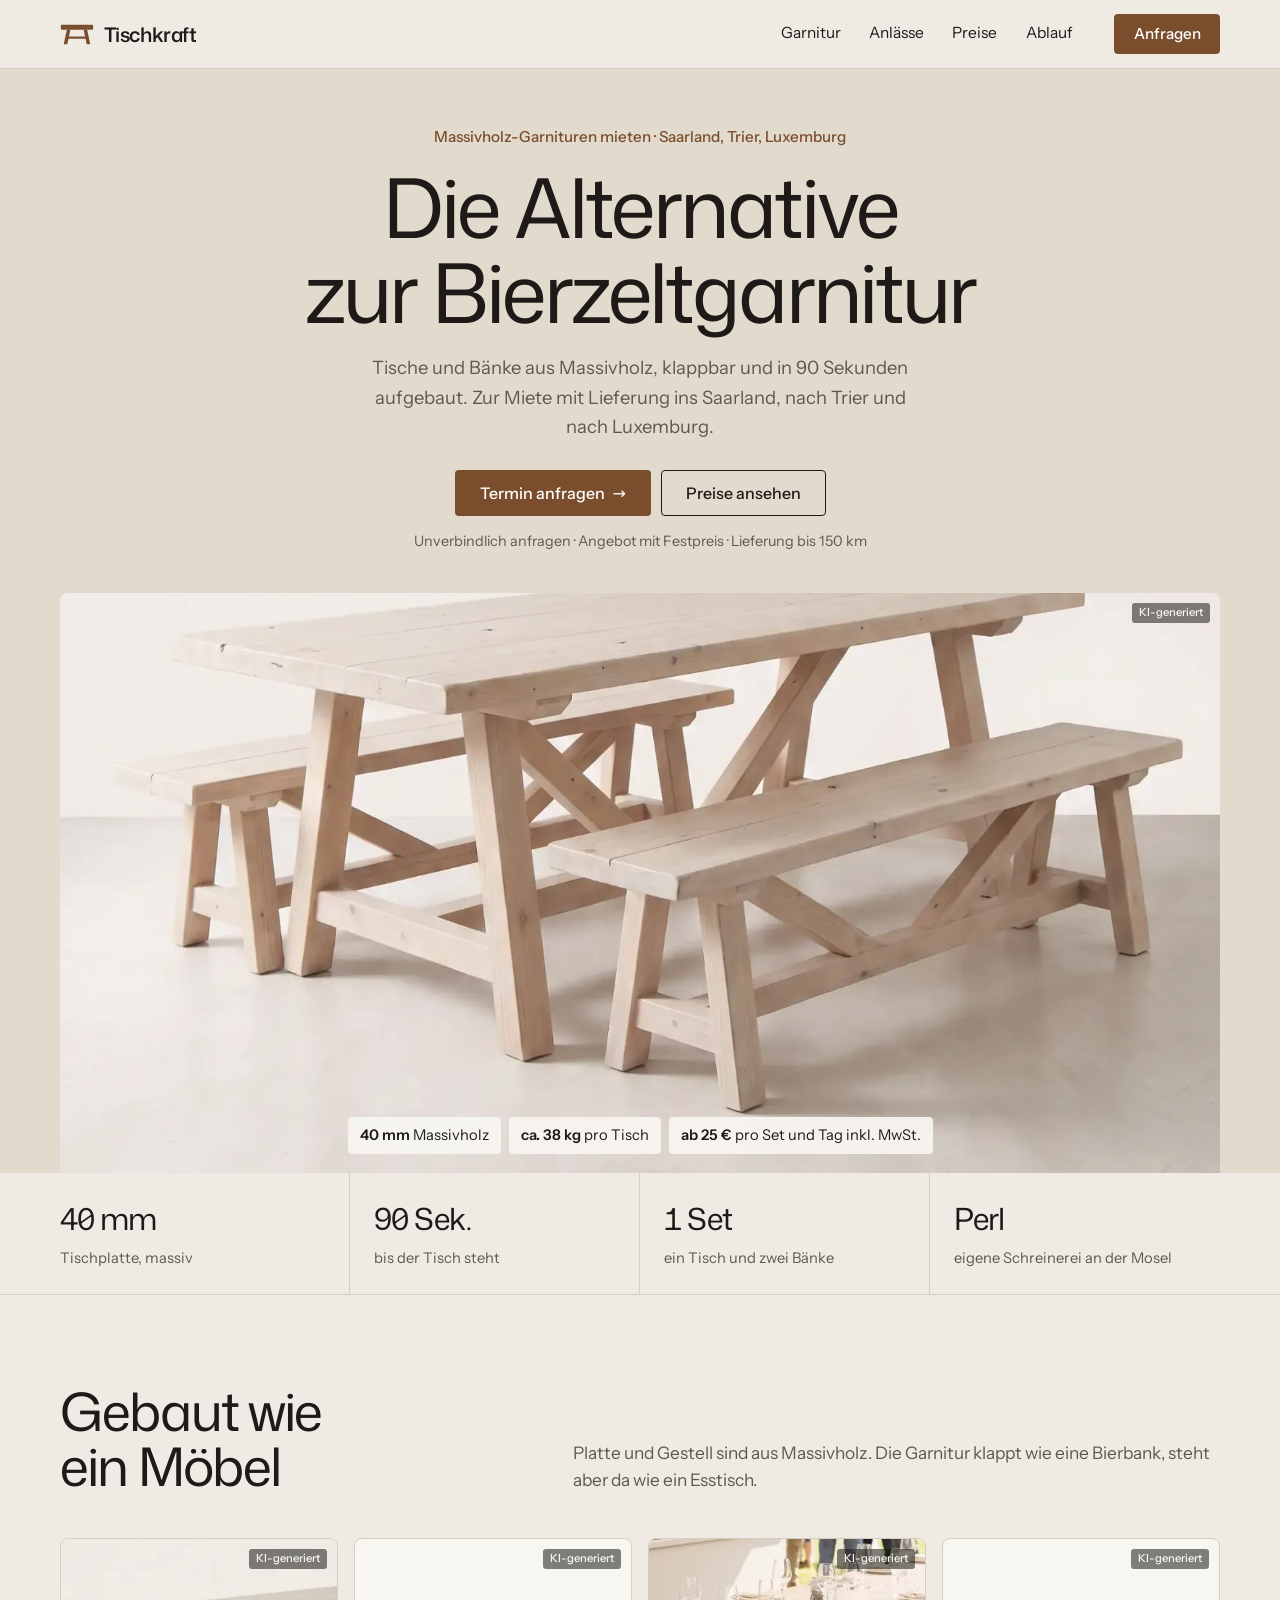
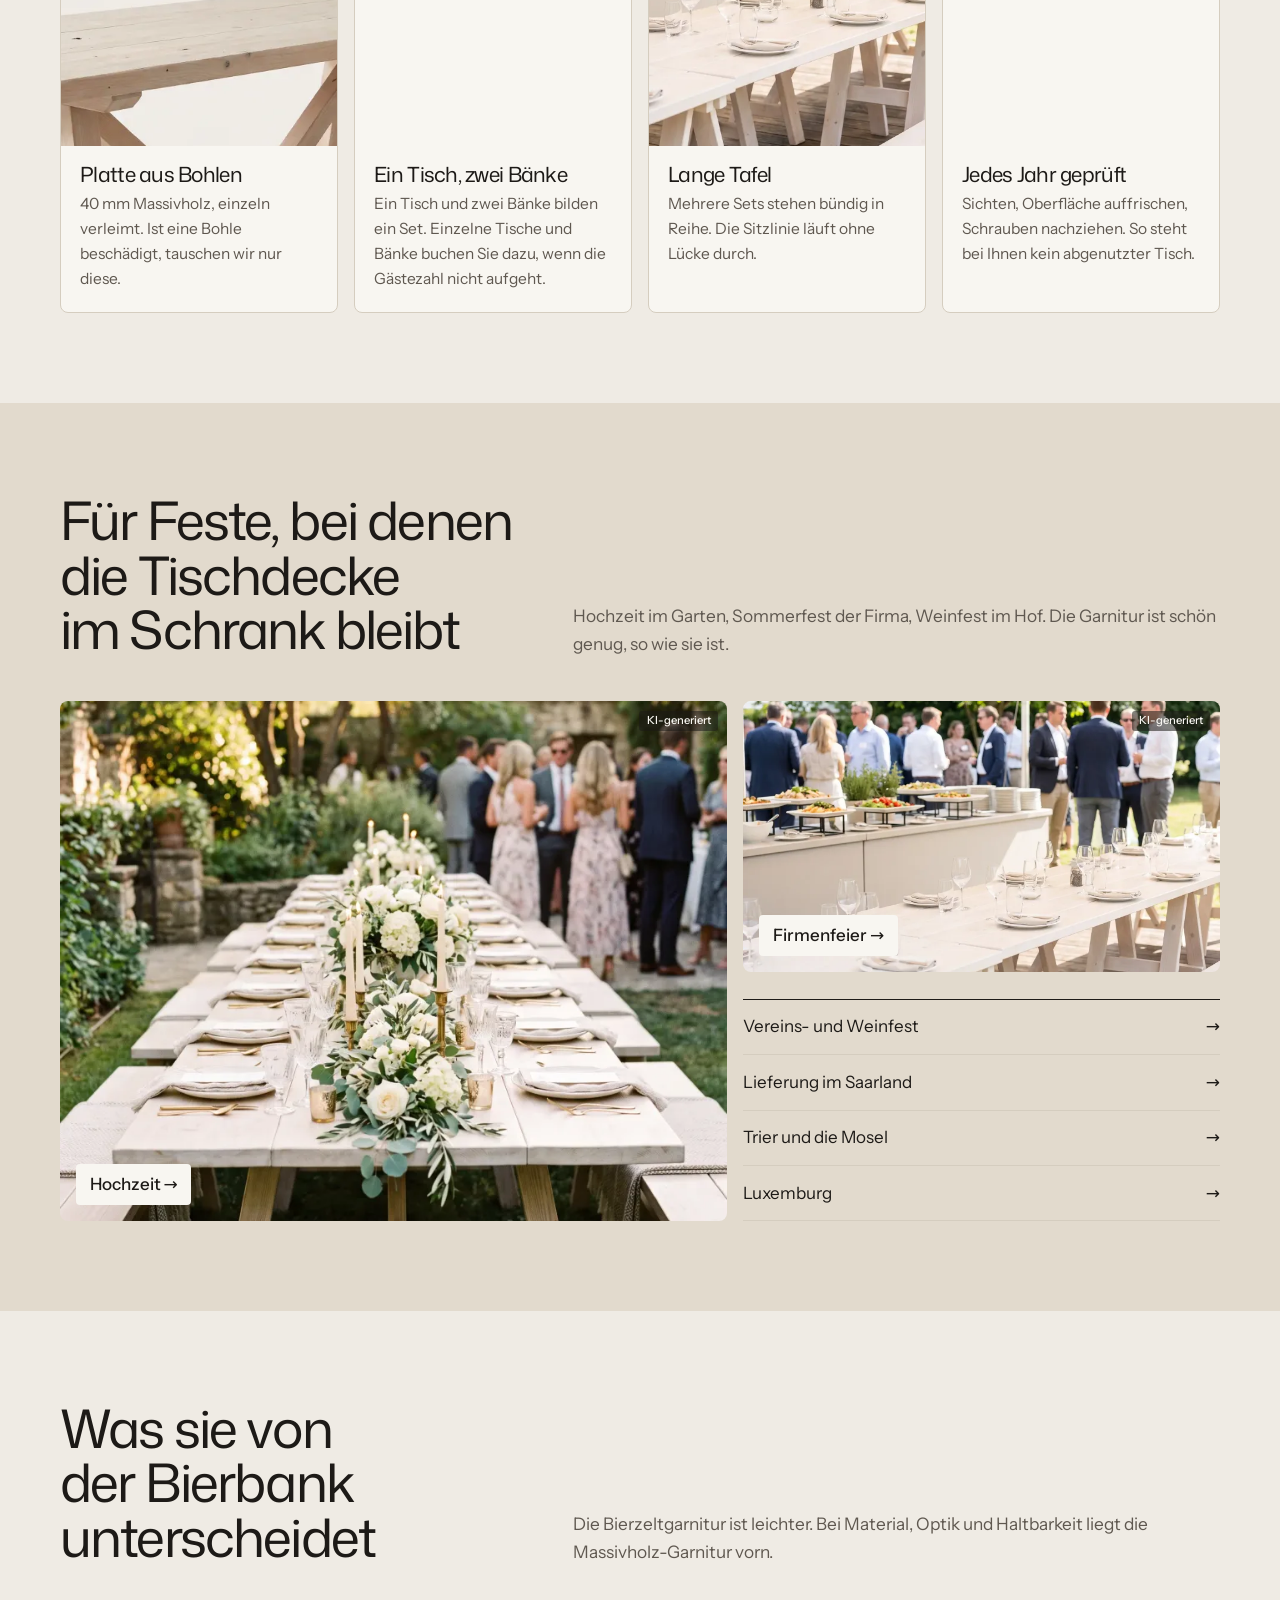
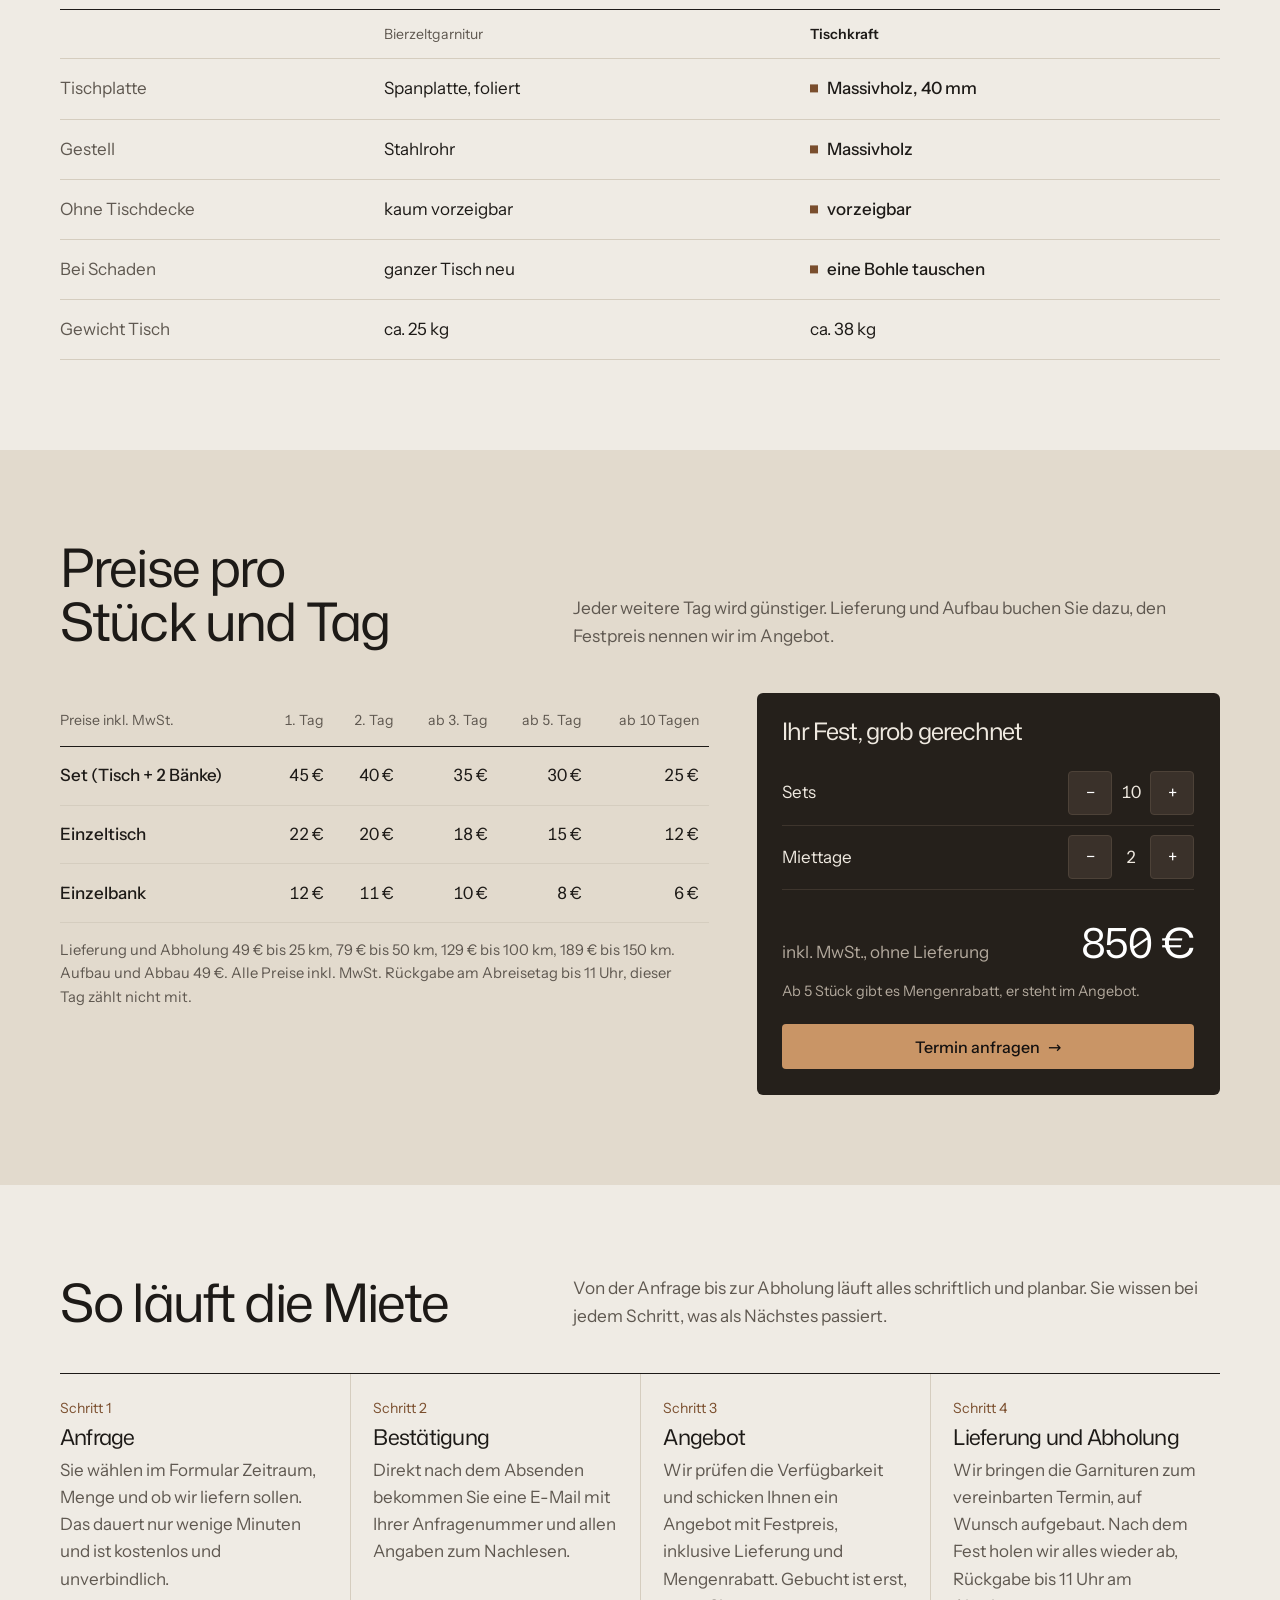
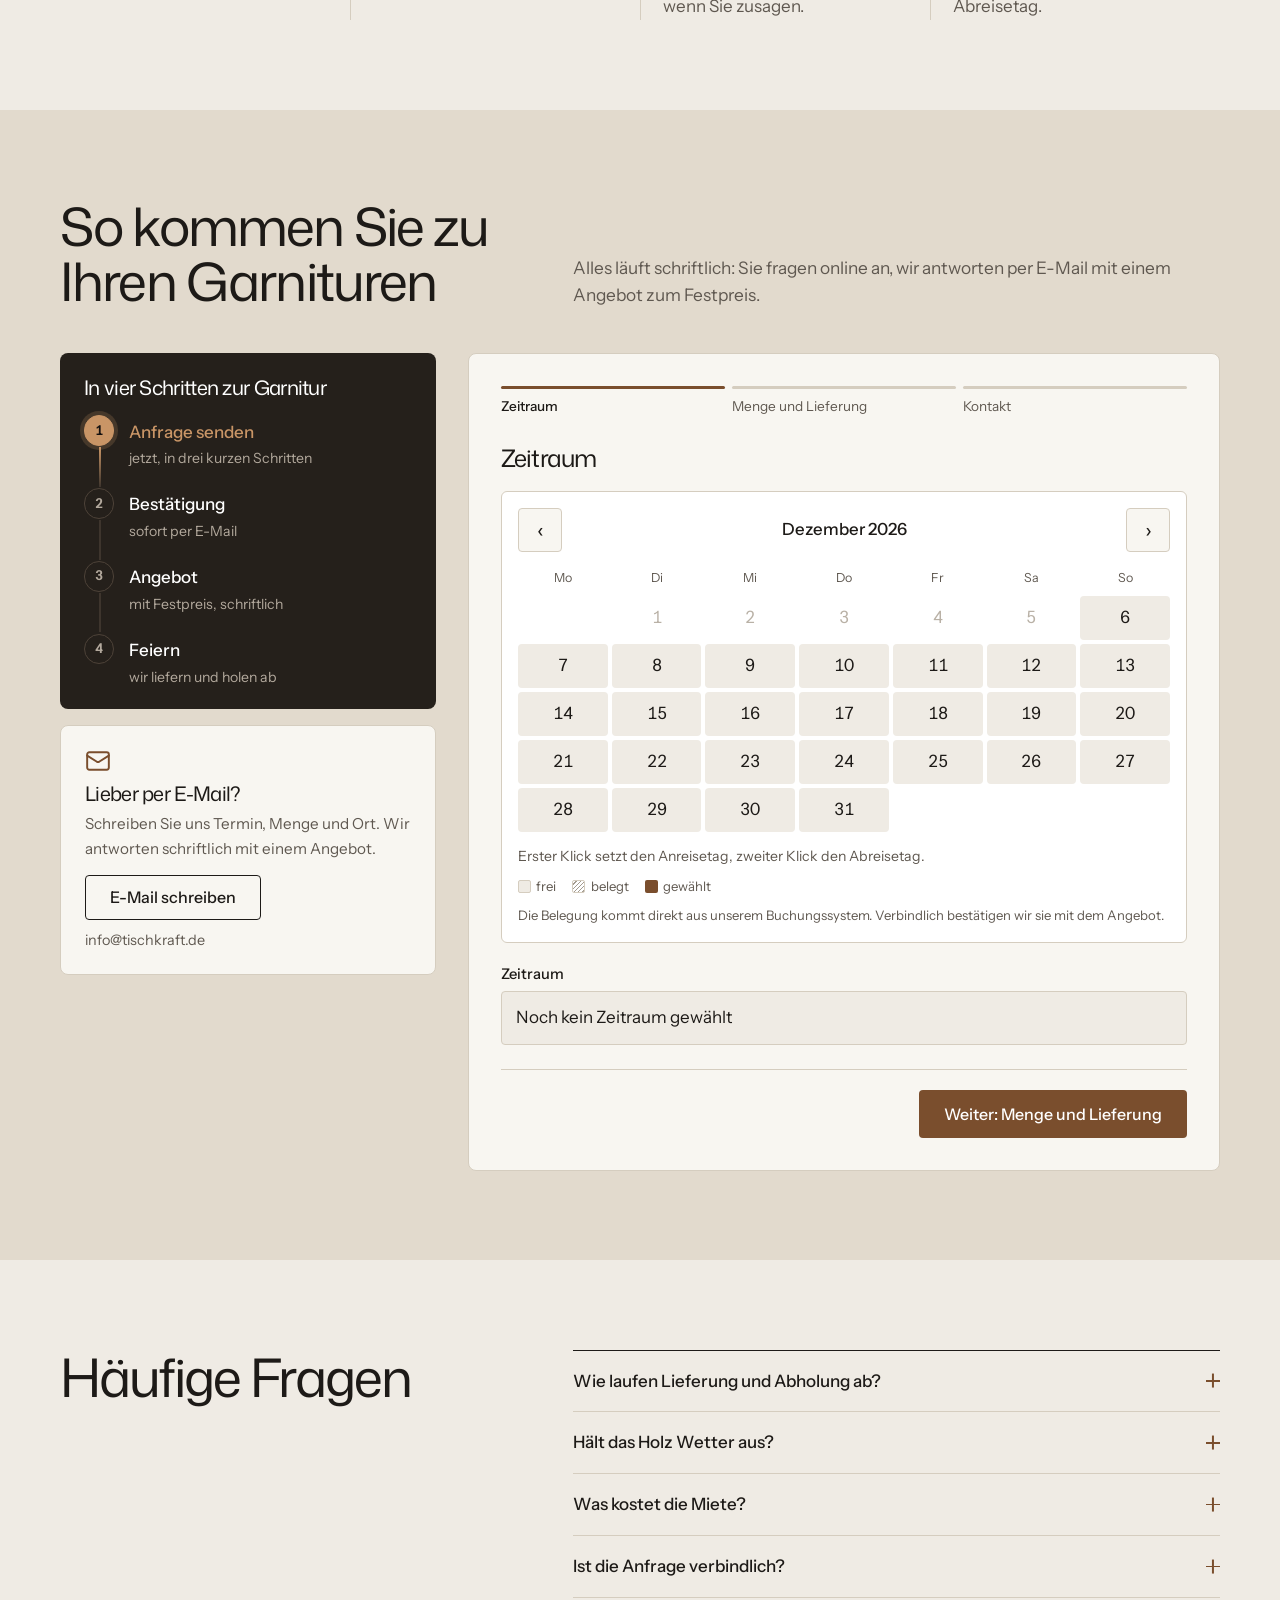
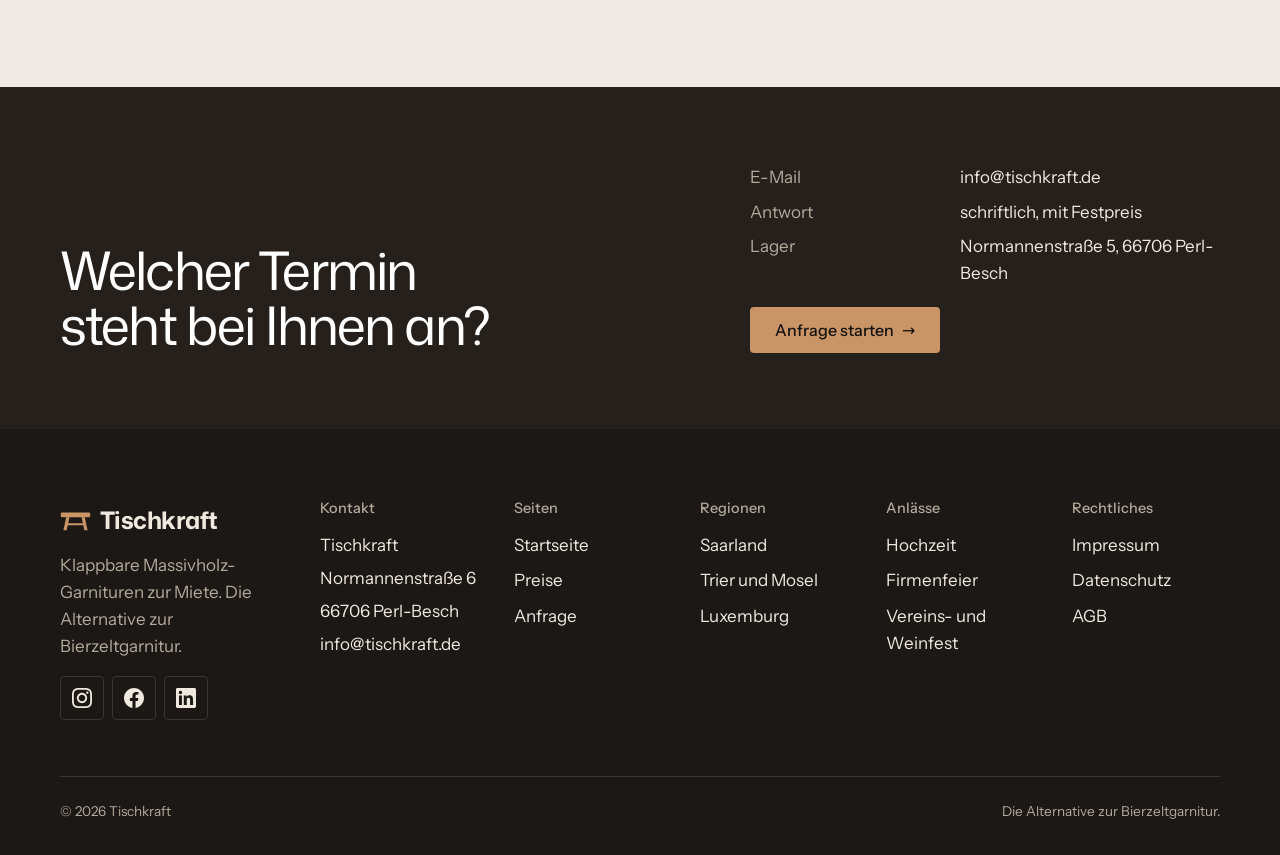
==== index.html @ 3c2d1f44 "Build von 1db1d62" ====
<!DOCTYPE html><html lang="de" data-astro-cid-5hce7sga> <head><meta charset="utf-8"><meta name="viewport" content="width=device-width, initial-scale=1"><title>Die Alternative zur Bierzeltgarnitur | Tischkraft</title><meta name="description" content="Klappbare Garnituren aus Massivholz zur Miete: 40 mm Platte, in 90 Sekunden aufgebaut, ohne Tischdecke vorzeigbar. Saarland, Trier und Luxemburg."><link rel="canonical" href="https://www.tischkraft.de/"><meta property="og:type" content="website"><meta property="og:locale" content="de_DE"><meta property="og:site_name" content="Tischkraft"><meta property="og:title" content="Die Alternative zur Bierzeltgarnitur | Tischkraft"><meta property="og:description" content="Klappbare Garnituren aus Massivholz zur Miete: 40 mm Platte, in 90 Sekunden aufgebaut, ohne Tischdecke vorzeigbar. Saarland, Trier und Luxemburg."><meta property="og:url" content="https://www.tischkraft.de/"><meta property="og:image" content="https://www.tischkraft.de/share.jpg"><meta property="og:image:alt" content="Tischkraft-Garnitur aus Massivholz: Tisch mit zwei Bänken"><meta name="twitter:card" content="summary_large_image"><meta name="twitter:title" content="Die Alternative zur Bierzeltgarnitur | Tischkraft"><meta name="twitter:description" content="Klappbare Garnituren aus Massivholz zur Miete: 40 mm Platte, in 90 Sekunden aufgebaut, ohne Tischdecke vorzeigbar. Saarland, Trier und Luxemburg."><meta name="twitter:image" content="https://www.tischkraft.de/share.jpg"><meta name="theme-color" content="#25201b"><link rel="icon" href="/favicon.svg" type="image/svg+xml"><link rel="icon" href="/favicon-48.png" sizes="48x48" type="image/png"><link rel="apple-touch-icon" href="/apple-touch-icon.png"><link rel="manifest" href="/site.webmanifest"><link rel="sitemap" href="/sitemap-index.xml"><script type="application/ld+json">{"@context":"https://schema.org","@graph":[{"@type":"LocalBusiness","@id":"https://www.tischkraft.de/#organization","name":"Tischkraft","description":"Vermietung klappbarer Massivholz-Garnituren (Tisch und zwei Bänke) aus eigener Schreinerei in Perl, mit Lieferung ins Saarland, nach Trier und nach Luxemburg. Die Alternative zur Bierzeltgarnitur.","url":"https://www.tischkraft.de","logo":"https://www.tischkraft.de/icon-512.png","image":"https://www.tischkraft.de/share.jpg","email":"info@tischkraft.de","contactPoint":{"@type":"ContactPoint","contactType":"customer service","email":"info@tischkraft.de","availableLanguage":["de"]},"priceRange":"6–45 € pro Stück und Tag inkl. MwSt.","sameAs":["https://www.instagram.com/tischkraft/","https://www.facebook.com/people/Tischkraft/61568313991481/","https://www.linkedin.com/company/105006661/"],"address":{"@type":"PostalAddress","streetAddress":"Normannenstraße 6","postalCode":"66706","addressLocality":"Perl-Besch","addressRegion":"Saarland","addressCountry":"DE"},"areaServed":[{"@type":"State","name":"Saarland"},{"@type":"State","name":"Rheinland-Pfalz"},{"@type":"Country","name":"Luxemburg"}]},{"@type":"WebSite","@id":"https://www.tischkraft.de/#website","url":"https://www.tischkraft.de","name":"Tischkraft","inLanguage":"de-DE","publisher":{"@id":"https://www.tischkraft.de/#organization"}},{"@type":"WebPage","@id":"https://www.tischkraft.de/#webpage","url":"https://www.tischkraft.de/","name":"Die Alternative zur Bierzeltgarnitur | Tischkraft","description":"Klappbare Garnituren aus Massivholz zur Miete: 40 mm Platte, in 90 Sekunden aufgebaut, ohne Tischdecke vorzeigbar. Saarland, Trier und Luxemburg.","inLanguage":"de-DE","isPartOf":{"@id":"https://www.tischkraft.de/#website"},"about":{"@id":"https://www.tischkraft.de/#organization"},"primaryImageOfPage":{"@type":"ImageObject","url":"https://www.tischkraft.de/share.jpg"}},{"@type":"Product","name":"Tischkraft Massivholz-Garnitur zur Miete","description":"Klappbare Garnitur aus Massivholz: Tisch mit 40 mm Massivholzplatte (ca. 38 kg) und zwei Bänke, in 90 Sekunden aufgebaut. Preise pro Stück und Tag inkl. MwSt., gestaffelt nach Miettagen.","image":"https://www.tischkraft.de/share.jpg","brand":{"@type":"Brand","name":"Tischkraft"},"material":"Massivholz","offers":[{"@type":"AggregateOffer","name":"Set (Tisch und zwei Bänke) pro Tag","priceCurrency":"EUR","lowPrice":25,"highPrice":45,"offerCount":5,"availability":"https://schema.org/InStock","businessFunction":"http://purl.org/goodrelations/v1#LeaseOut","seller":{"@id":"https://www.tischkraft.de/#organization"}},{"@type":"AggregateOffer","name":"Einzeltisch pro Tag","priceCurrency":"EUR","lowPrice":12,"highPrice":22,"offerCount":5,"availability":"https://schema.org/InStock","businessFunction":"http://purl.org/goodrelations/v1#LeaseOut","seller":{"@id":"https://www.tischkraft.de/#organization"}},{"@type":"AggregateOffer","name":"Einzelbank pro Tag","priceCurrency":"EUR","lowPrice":6,"highPrice":12,"offerCount":5,"availability":"https://schema.org/InStock","businessFunction":"http://purl.org/goodrelations/v1#LeaseOut","seller":{"@id":"https://www.tischkraft.de/#organization"}}]},{"@type":"FAQPage","mainEntity":[{"@type":"Question","name":"Wie laufen Lieferung und Abholung ab?","acceptedAnswer":{"@type":"Answer","text":"Wir liefern auf Termin und holen nach dem Anlass wieder ab. Sie geben Adresse und Zeitfenster an, wir stellen die Garnituren an einen ebenerdig erreichbaren Ort. Auf Wunsch bauen wir vor Ort auf und ab."}},{"@type":"Question","name":"Hält das Holz Wetter aus?","acceptedAnswer":{"@type":"Answer","text":"Die Garnitur ist für den Außeneinsatz an einzelnen Tagen gebaut, nicht für dauerhaftes Stehen im Freien. Regen und Sonne an einem Wochenende schaden nicht. Über Nacht und zwischen den Einsätzen lagern Sie trocken."}},{"@type":"Question","name":"Was kostet die Miete?","acceptedAnswer":{"@type":"Answer","text":"Ein Set aus Tisch und zwei Bänken kostet am ersten Tag 45 € inkl. MwSt., ab dem zweiten Tag wird jeder weitere Tag günstiger. Die ganze Staffel steht oben unter Preise."}},{"@type":"Question","name":"Ist die Anfrage verbindlich?","acceptedAnswer":{"@type":"Answer","text":"Nein. Sie wählen Zeitraum und Menge und senden die Anfrage. Erst wenn Sie unser Angebot annehmen, wird die Buchung verbindlich."}}]}]}</script><link rel="stylesheet" href="/_astro/firmenfeier.Cd9kK1cP.css">
<link rel="stylesheet" href="/_astro/firmenfeier.V6hOHhNk.css">
<link rel="stylesheet" href="/_astro/index.Bo7Lrvem.css"></head> <body data-astro-cid-5hce7sga> <a class="skip-link" href="#inhalt" data-astro-cid-5hce7sga>Zum Inhalt springen</a> <header class="header" data-astro-cid-3ef6ksr2> <div class="bar" data-astro-cid-3ef6ksr2> <a class="brand" href="/" aria-label="Tischkraft – zur Startseite" data-astro-cid-3ef6ksr2> <svg class="tk-mark brand-mark" viewBox="0 0 40 28" height="24" width="34" aria-hidden="true" fill="currentColor"> <rect x="1" y="3" width="38" height="6" rx="1.5"></rect> <path d="M8 9h4.2l-3.6 17H4.4z"></path> <path d="M27.8 9H32l3.6 17h-4.2z"></path> <rect x="7.5" y="17" width="25" height="2.6" rx="1"></rect> </svg> <span class="brand-name" data-astro-cid-3ef6ksr2>Tischkraft</span> </a> <nav class="nav" aria-label="Hauptnavigation" data-astro-cid-3ef6ksr2> <a class="nav-link" href="/#garnitur" data-astro-cid-3ef6ksr2>Garnitur</a><a class="nav-link" href="/#anlaesse" data-astro-cid-3ef6ksr2>Anlässe</a><a class="nav-link" href="#preise" data-astro-cid-3ef6ksr2>Preise</a><a class="nav-link" href="#ablauf" data-astro-cid-3ef6ksr2>Ablauf</a> </nav> <a class="btn btn-primary nav-cta" href="#anfrage" data-astro-cid-3ef6ksr2>Anfragen</a> </div> </header>  <main id="inhalt" data-astro-cid-5hce7sga> <section class="hero" data-astro-cid-j7pv25f6> <div class="wrap hero-text" data-enter data-astro-cid-j7pv25f6> <p class="kicker" data-astro-cid-j7pv25f6>Massivholz-Garnituren mieten · Saarland, Trier, Luxemburg</p> <h1 data-astro-cid-j7pv25f6>Die Alternative zur Bierzeltgarnitur</h1> <p class="lead" data-astro-cid-j7pv25f6>Tische und Bänke aus Massivholz, klappbar und in 90 Sekunden aufgebaut. Zur Miete mit Lieferung ins Saarland, nach Trier und nach Luxemburg.</p> <div class="ctas" data-astro-cid-j7pv25f6> <a class="btn btn-primary" href="#anfrage" data-astro-cid-j7pv25f6>Termin anfragen <span class="arr" aria-hidden="true" data-astro-cid-j7pv25f6>→</span></a> <a class="btn btn-line" href="#preise" data-astro-cid-j7pv25f6>Preise ansehen</a> </div> <p class="assure" data-astro-cid-j7pv25f6>Unverbindlich anfragen · Angebot mit Festpreis · Lieferung bis 150 km</p> </div> <div class="wrap" data-astro-cid-j7pv25f6> <div class="stage zoomwrap" data-ki="KI-generiert" data-astro-cid-j7pv25f6> <img src="/_astro/hero-garnitur-freigestellt.BMPXR_lJ_Z2n5hy8.webp" srcset="/_astro/hero-garnitur-freigestellt.BMPXR_lJ_Z1iFMim.webp 480w, /_astro/hero-garnitur-freigestellt.BMPXR_lJ_13fB4B.webp 800w, /_astro/hero-garnitur-freigestellt.BMPXR_lJ_Z2wBR4J.webp 1200w, /_astro/hero-garnitur-freigestellt.BMPXR_lJ_Z10r61i.webp 1600w" alt="Tischkraft-Garnitur aus Massivholz: Tisch mit zwei Bänken" sizes="(max-width: 1320px) 100vw, 1240px" loading="eager" fetchpriority="high" decoding="async" width="1856" height="2304" class="zoom"> <ul class="tags" data-astro-cid-j7pv25f6> <li data-astro-cid-j7pv25f6><b data-astro-cid-j7pv25f6>40 mm</b> Massivholz</li><li data-astro-cid-j7pv25f6><b data-astro-cid-j7pv25f6>ca. 38 kg</b> pro Tisch</li><li data-astro-cid-j7pv25f6><b data-astro-cid-j7pv25f6>ab 25 €</b> pro Set und Tag inkl. MwSt.</li> </ul> </div> </div> </section> <div class="specs" data-astro-cid-j7pv25f6> <div class="wrap specs-grid" data-astro-cid-j7pv25f6> <div data-astro-cid-j7pv25f6><b data-astro-cid-j7pv25f6>40 mm</b><span data-astro-cid-j7pv25f6>Tischplatte, massiv</span></div><div data-astro-cid-j7pv25f6><b data-astro-cid-j7pv25f6>90 Sek.</b><span data-astro-cid-j7pv25f6>bis der Tisch steht</span></div><div data-astro-cid-j7pv25f6><b data-astro-cid-j7pv25f6>1 Set</b><span data-astro-cid-j7pv25f6>ein Tisch und zwei Bänke</span></div><div data-astro-cid-j7pv25f6><b data-astro-cid-j7pv25f6>Perl</b><span data-astro-cid-j7pv25f6>eigene Schreinerei an der Mosel</span></div> </div> </div> <section id="garnitur" class="blk" data-astro-cid-j7pv25f6> <div class="wrap" data-astro-cid-j7pv25f6> <div class="blk-head" data-astro-cid-j7pv25f6><h2 data-astro-cid-j7pv25f6>Gebaut wie ein Möbel</h2><p data-astro-cid-j7pv25f6>Platte und Gestell sind aus Massivholz. Die Garnitur klappt wie eine Bierbank, steht aber da wie ein Esstisch.</p></div> <div class="cards" data-astro-cid-j7pv25f6> <article class="card" data-astro-cid-j7pv25f6> <div class="card-pic zoomwrap" data-ki="KI-generiert" data-astro-cid-j7pv25f6><img src="/_astro/garnitur-holzunterbau.DPQJiaIP_Z1h14am.webp" srcset="/_astro/garnitur-holzunterbau.DPQJiaIP_22mlhd.webp 480w, /_astro/garnitur-holzunterbau.DPQJiaIP_ufxKv.webp 800w, /_astro/garnitur-holzunterbau.DPQJiaIP_1YMo0z.webp 1200w, /_astro/garnitur-holzunterbau.DPQJiaIP_mIguu.webp 1600w, /_astro/garnitur-holzunterbau.DPQJiaIP_ZtK1YQ.webp 2000w" alt="Tischplatte aus verleimten Bohlen" sizes="(max-width: 540px) 290vw, 870px" style="object-position:50% 22%;transform-origin:50% 22%;scale:2.9" loading="lazy" fetchpriority="auto" decoding="async" width="2528" height="1696" class="zoom crop"></div> <div class="card-body" data-astro-cid-j7pv25f6><h3 data-astro-cid-j7pv25f6>Platte aus Bohlen</h3><p data-astro-cid-j7pv25f6>40 mm Massivholz, einzeln verleimt. Ist eine Bohle beschädigt, tauschen wir nur diese.</p></div> </article><article class="card" data-astro-cid-j7pv25f6> <div class="card-pic zoomwrap" data-ki="KI-generiert" data-astro-cid-j7pv25f6><img src="/_astro/hero-garnitur-freigestellt.BMPXR_lJ_Z2n5hy8.webp" srcset="/_astro/hero-garnitur-freigestellt.BMPXR_lJ_Z1iFMim.webp 480w, /_astro/hero-garnitur-freigestellt.BMPXR_lJ_13fB4B.webp 800w, /_astro/hero-garnitur-freigestellt.BMPXR_lJ_Z2wBR4J.webp 1200w, /_astro/hero-garnitur-freigestellt.BMPXR_lJ_Z10r61i.webp 1600w" alt="Tisch mit zwei Bänken aus Massivholz" sizes="(max-width: 540px) 125vw, 375px" style="object-position:50% 62%;transform-origin:50% 62%;scale:1.25" loading="lazy" fetchpriority="auto" decoding="async" width="1856" height="2304" class="zoom crop"></div> <div class="card-body" data-astro-cid-j7pv25f6><h3 data-astro-cid-j7pv25f6>Ein Tisch, zwei Bänke</h3><p data-astro-cid-j7pv25f6>Ein Tisch und zwei Bänke bilden ein Set. Einzelne Tische und Bänke buchen Sie dazu, wenn die Gästezahl nicht aufgeht.</p></div> </article><article class="card" data-astro-cid-j7pv25f6> <div class="card-pic zoomwrap" data-ki="KI-generiert" data-astro-cid-j7pv25f6><img src="/_astro/anlass-firmenevent.hpF_h71x_dsvmo.webp" srcset="/_astro/anlass-firmenevent.hpF_h71x_Z1ChJO0.webp 480w, /_astro/anlass-firmenevent.hpF_h71x_uUQnx.webp 800w, /_astro/anlass-firmenevent.hpF_h71x_5InOM.webp 1200w, /_astro/anlass-firmenevent.hpF_h71x_Z22sN1g.webp 1600w" alt="Lange Tafel aus mehreren Tischen" sizes="(max-width: 540px) 190vw, 570px" style="object-position:80% 70%;transform-origin:80% 70%;scale:1.9" loading="lazy" fetchpriority="auto" decoding="async" width="1856" height="2304" class="zoom crop"></div> <div class="card-body" data-astro-cid-j7pv25f6><h3 data-astro-cid-j7pv25f6>Lange Tafel</h3><p data-astro-cid-j7pv25f6>Mehrere Sets stehen bündig in Reihe. Die Sitzlinie läuft ohne Lücke durch.</p></div> </article><article class="card" data-astro-cid-j7pv25f6> <div class="card-pic zoomwrap" data-ki="KI-generiert" data-astro-cid-j7pv25f6><img src="/_astro/garnitur-holzunterbau.DPQJiaIP_Z1h14am.webp" srcset="/_astro/garnitur-holzunterbau.DPQJiaIP_22mlhd.webp 480w, /_astro/garnitur-holzunterbau.DPQJiaIP_ufxKv.webp 800w, /_astro/garnitur-holzunterbau.DPQJiaIP_1YMo0z.webp 1200w, /_astro/garnitur-holzunterbau.DPQJiaIP_mIguu.webp 1600w, /_astro/garnitur-holzunterbau.DPQJiaIP_ZtK1YQ.webp 2000w" alt="Gestell aus Massivholz" sizes="(max-width: 540px) 230vw, 690px" style="object-position:30% 70%;transform-origin:30% 70%;scale:2.3" loading="lazy" fetchpriority="auto" decoding="async" width="2528" height="1696" class="zoom crop"></div> <div class="card-body" data-astro-cid-j7pv25f6><h3 data-astro-cid-j7pv25f6>Jedes Jahr geprüft</h3><p data-astro-cid-j7pv25f6>Sichten, Oberfläche auffrischen, Schrauben nachziehen. So steht bei Ihnen kein abgenutzter Tisch.</p></div> </article> </div> </div> </section> <section id="anlaesse" class="blk blk-sand" data-astro-cid-j7pv25f6> <div class="wrap" data-astro-cid-j7pv25f6> <div class="blk-head" data-astro-cid-j7pv25f6><h2 data-astro-cid-j7pv25f6>Für Feste, bei denen die Tischdecke im Schrank bleibt</h2><p data-astro-cid-j7pv25f6>Hochzeit im Garten, Sommerfest der Firma, Weinfest im Hof. Die Garnitur ist schön genug, so wie sie ist.</p></div> <div class="anl" data-astro-cid-j7pv25f6> <a class="anl-big zoomwrap" href="/hochzeit/" data-ki="KI-generiert" data-astro-cid-j7pv25f6> <img src="/_astro/anlass-hochzeit.Cw9wLnQR_Z1Aq5aN.webp" srcset="/_astro/anlass-hochzeit.Cw9wLnQR_2nJFhE.webp 480w, /_astro/anlass-hochzeit.Cw9wLnQR_4E6Cz.webp 800w, /_astro/anlass-hochzeit.Cw9wLnQR_Z1iNgdE.webp 1200w, /_astro/anlass-hochzeit.Cw9wLnQR_eJn2j.webp 1600w" alt="Hochzeitstafel aus Tischkraft-Garnituren im Garten" sizes="(max-width: 860px) 100vw, 720px" loading="lazy" fetchpriority="auto" decoding="async" width="1856" height="2304" class="zoom"> <span class="anl-label" data-astro-cid-j7pv25f6>Hochzeit <span aria-hidden="true" data-astro-cid-j7pv25f6>→</span></span> </a> <a class="anl-small zoomwrap" href="/firmenfeier/" data-ki="KI-generiert" data-astro-cid-j7pv25f6> <img src="/_astro/anlass-firmenevent.hpF_h71x_dsvmo.webp" srcset="/_astro/anlass-firmenevent.hpF_h71x_Z1ChJO0.webp 480w, /_astro/anlass-firmenevent.hpF_h71x_uUQnx.webp 800w, /_astro/anlass-firmenevent.hpF_h71x_5InOM.webp 1200w, /_astro/anlass-firmenevent.hpF_h71x_Z22sN1g.webp 1600w" alt="Firmenfeier mit Tischkraft-Garnituren" sizes="(max-width: 540px) 100vw, 520px" loading="lazy" fetchpriority="auto" decoding="async" width="1856" height="2304" class="zoom"> <span class="anl-label" data-astro-cid-j7pv25f6>Firmenfeier <span aria-hidden="true" data-astro-cid-j7pv25f6>→</span></span> </a> <ul class="link-list anl-links" data-astro-cid-j7pv25f6> <li data-astro-cid-j7pv25f6><a href="/vereinsfest/" data-astro-cid-j7pv25f6>Vereins- und Weinfest<span aria-hidden="true" data-astro-cid-j7pv25f6>→</span></a></li><li data-astro-cid-j7pv25f6><a href="/mieten/saarland/" data-astro-cid-j7pv25f6>Lieferung im Saarland<span aria-hidden="true" data-astro-cid-j7pv25f6>→</span></a></li><li data-astro-cid-j7pv25f6><a href="/mieten/trier/" data-astro-cid-j7pv25f6>Trier und die Mosel<span aria-hidden="true" data-astro-cid-j7pv25f6>→</span></a></li><li data-astro-cid-j7pv25f6><a href="/mieten/luxemburg/" data-astro-cid-j7pv25f6>Luxemburg<span aria-hidden="true" data-astro-cid-j7pv25f6>→</span></a></li> </ul> </div> </div> </section> <section class="blk" data-astro-cid-j7pv25f6> <div class="wrap" data-astro-cid-j7pv25f6> <div class="blk-head" data-astro-cid-j7pv25f6><h2 data-astro-cid-j7pv25f6>Was sie von der Bierbank unterscheidet</h2><p data-astro-cid-j7pv25f6>Die Bierzeltgarnitur ist leichter. Bei Material, Optik und Haltbarkeit liegt die Massivholz-Garnitur vorn.</p></div> <div class="vs" role="table" aria-label="Was sie von der Bierbank unterscheidet" data-astro-cid-j7pv25f6> <div class="vs-row vs-h" role="row" data-astro-cid-j7pv25f6><span role="columnheader" data-astro-cid-j7pv25f6></span><span role="columnheader" data-astro-cid-j7pv25f6>Bierzeltgarnitur</span><span role="columnheader" data-astro-cid-j7pv25f6><b data-astro-cid-j7pv25f6>Tischkraft</b></span></div> <div class="vs-row" role="row" data-astro-cid-j7pv25f6><span role="rowheader" data-astro-cid-j7pv25f6>Tischplatte</span><span role="cell" data-astro-cid-j7pv25f6>Spanplatte, foliert</span><span role="cell" class="us" data-astro-cid-j7pv25f6>Massivholz, 40 mm</span></div><div class="vs-row" role="row" data-astro-cid-j7pv25f6><span role="rowheader" data-astro-cid-j7pv25f6>Gestell</span><span role="cell" data-astro-cid-j7pv25f6>Stahlrohr</span><span role="cell" class="us" data-astro-cid-j7pv25f6>Massivholz</span></div><div class="vs-row" role="row" data-astro-cid-j7pv25f6><span role="rowheader" data-astro-cid-j7pv25f6>Ohne Tischdecke</span><span role="cell" data-astro-cid-j7pv25f6>kaum vorzeigbar</span><span role="cell" class="us" data-astro-cid-j7pv25f6>vorzeigbar</span></div><div class="vs-row" role="row" data-astro-cid-j7pv25f6><span role="rowheader" data-astro-cid-j7pv25f6>Bei Schaden</span><span role="cell" data-astro-cid-j7pv25f6>ganzer Tisch neu</span><span role="cell" class="us" data-astro-cid-j7pv25f6>eine Bohle tauschen</span></div><div class="vs-row" role="row" data-astro-cid-j7pv25f6><span role="rowheader" data-astro-cid-j7pv25f6>Gewicht Tisch</span><span role="cell" data-astro-cid-j7pv25f6>ca. 25 kg</span><span role="cell" data-astro-cid-j7pv25f6>ca. 38 kg</span></div> </div> </div> </section> <section id="preise" class="blk blk-sand" data-astro-cid-6366rumt> <div class="wrap" data-astro-cid-6366rumt> <div class="blk-head" data-astro-cid-6366rumt><h2 data-astro-cid-6366rumt>Preise pro Stück und Tag</h2><p data-astro-cid-6366rumt>Jeder weitere Tag wird günstiger. Lieferung und Aufbau buchen Sie dazu, den Festpreis nennen wir im Angebot.</p></div> <div class="price" data-astro-cid-6366rumt> <div data-astro-cid-6366rumt> <div class="tbl" data-astro-cid-6366rumt> <table data-astro-cid-6366rumt> <caption class="sr-only" data-astro-cid-6366rumt>Preise pro Stück und Tag</caption> <thead data-astro-cid-6366rumt><tr data-astro-cid-6366rumt><th scope="col" data-astro-cid-6366rumt>Preise inkl. MwSt.</th><th scope="col" data-astro-cid-6366rumt>1. Tag</th><th scope="col" data-astro-cid-6366rumt>2. Tag</th><th scope="col" data-astro-cid-6366rumt>ab 3. Tag</th><th scope="col" data-astro-cid-6366rumt>ab 5. Tag</th><th scope="col" data-astro-cid-6366rumt>ab 10 Tagen</th></tr></thead> <tbody data-astro-cid-6366rumt> <tr data-astro-cid-6366rumt><th scope="row" data-astro-cid-6366rumt>Set (Tisch + 2 Bänke)</th><td data-astro-cid-6366rumt>45 €</td><td data-astro-cid-6366rumt>40 €</td><td data-astro-cid-6366rumt>35 €</td><td data-astro-cid-6366rumt>30 €</td><td data-astro-cid-6366rumt>25 €</td></tr><tr data-astro-cid-6366rumt><th scope="row" data-astro-cid-6366rumt>Einzeltisch</th><td data-astro-cid-6366rumt>22 €</td><td data-astro-cid-6366rumt>20 €</td><td data-astro-cid-6366rumt>18 €</td><td data-astro-cid-6366rumt>15 €</td><td data-astro-cid-6366rumt>12 €</td></tr><tr data-astro-cid-6366rumt><th scope="row" data-astro-cid-6366rumt>Einzelbank</th><td data-astro-cid-6366rumt>12 €</td><td data-astro-cid-6366rumt>11 €</td><td data-astro-cid-6366rumt>10 €</td><td data-astro-cid-6366rumt>8 €</td><td data-astro-cid-6366rumt>6 €</td></tr> </tbody> </table> </div> <p class="fine" data-astro-cid-6366rumt>Lieferung und Abholung 49 € bis 25 km, 79 € bis 50 km, 129 € bis 100 km, 189 € bis 150 km. Aufbau und Abbau 49 €. Alle Preise inkl. MwSt. Rückgabe am Abreisetag bis 11 Uhr, dieser Tag zählt nicht mit.</p> </div> <div class="calc" data-rechner data-rates="[45,40,35,30,25]" data-sets="10" data-tage="2" data-astro-cid-6366rumt> <h3 data-astro-cid-6366rumt>Ihr Fest, grob gerechnet</h3> <div class="calc-row" data-astro-cid-6366rumt><span id="lbl-sets" data-astro-cid-6366rumt>Sets</span> <span class="step" data-astro-cid-6366rumt><button type="button" data-k="set" data-d="-1" aria-label="Sets weniger" data-astro-cid-6366rumt>−</button><output data-o="set" aria-labelledby="lbl-sets" data-astro-cid-6366rumt>10</output><button type="button" data-k="set" data-d="1" aria-label="Sets mehr" data-astro-cid-6366rumt>+</button></span></div> <div class="calc-row" data-astro-cid-6366rumt><span id="lbl-tage" data-astro-cid-6366rumt>Miettage</span> <span class="step" data-astro-cid-6366rumt><button type="button" data-k="tage" data-d="-1" aria-label="Miettage weniger" data-astro-cid-6366rumt>−</button><output data-o="tage" aria-labelledby="lbl-tage" data-astro-cid-6366rumt>2</output><button type="button" data-k="tage" data-d="1" aria-label="Miettage mehr" data-astro-cid-6366rumt>+</button></span></div> <div class="calc-sum" data-astro-cid-6366rumt><span data-astro-cid-6366rumt>inkl. MwSt., ohne Lieferung</span><b data-o="sum" aria-live="polite" data-astro-cid-6366rumt>850 €</b></div> <p class="calc-fine" data-astro-cid-6366rumt>Ab 5 Stück gibt es Mengenrabatt, er steht im Angebot.</p> <a class="btn btn-hi calc-btn" href="#anfrage" data-astro-cid-6366rumt>Termin anfragen <span class="arr" aria-hidden="true" data-astro-cid-6366rumt>→</span></a> </div> </div> </div> </section> <script type="module" src="/_astro/PreisBlock.astro_astro_type_script_index_0_lang._vf2Koi_.js"></script>  <section id="ablauf" class="blk" data-astro-cid-klvwrq4m> <div class="wrap" data-astro-cid-klvwrq4m> <div class="blk-head" data-astro-cid-klvwrq4m><h2 data-astro-cid-klvwrq4m>So läuft die Miete</h2><p data-astro-cid-klvwrq4m>Von der Anfrage bis zur Abholung läuft alles schriftlich und planbar. Sie wissen bei jedem Schritt, was als Nächstes passiert.</p></div> <ol class="ruled" data-astro-cid-klvwrq4m> <li data-astro-cid-klvwrq4m><small data-astro-cid-klvwrq4m>Schritt 1</small><h3 data-astro-cid-klvwrq4m>Anfrage</h3><p data-astro-cid-klvwrq4m>Sie wählen im Formular Zeitraum, Menge und ob wir liefern sollen. Das dauert nur wenige Minuten und ist kostenlos und unverbindlich.</p></li><li data-astro-cid-klvwrq4m><small data-astro-cid-klvwrq4m>Schritt 2</small><h3 data-astro-cid-klvwrq4m>Bestätigung</h3><p data-astro-cid-klvwrq4m>Direkt nach dem Absenden bekommen Sie eine E-Mail mit Ihrer Anfragenummer und allen Angaben zum Nachlesen.</p></li><li data-astro-cid-klvwrq4m><small data-astro-cid-klvwrq4m>Schritt 3</small><h3 data-astro-cid-klvwrq4m>Angebot</h3><p data-astro-cid-klvwrq4m>Wir prüfen die Verfügbarkeit und schicken Ihnen ein Angebot mit Festpreis, inklusive Lieferung und Mengenrabatt. Gebucht ist erst, wenn Sie zusagen.</p></li><li data-astro-cid-klvwrq4m><small data-astro-cid-klvwrq4m>Schritt 4</small><h3 data-astro-cid-klvwrq4m>Lieferung und Abholung</h3><p data-astro-cid-klvwrq4m>Wir bringen die Garnituren zum vereinbarten Termin, auf Wunsch aufgebaut. Nach dem Fest holen wir alles wieder ab, Rückgabe bis 11 Uhr am Abreisetag.</p></li> </ol> </div> </section>  <section id="anfrage" class="blk blk-sand" data-astro-cid-z6ic5kke> <div class="wrap" data-astro-cid-z6ic5kke> <div class="blk-head" data-astro-cid-z6ic5kke><h2 data-astro-cid-z6ic5kke>So kommen Sie zu Ihren Garnituren</h2><p data-astro-cid-z6ic5kke>Alles läuft schriftlich: Sie fragen online an, wir antworten per E-Mail mit einem Angebot zum Festpreis.</p></div> <div class="grid" data-astro-cid-z6ic5kke> <aside class="seite" data-astro-cid-z6ic5kke> <div class="weg" data-astro-cid-z6ic5kke> <h3 data-astro-cid-z6ic5kke>In vier Schritten zur Garnitur</h3> <ol data-astro-cid-z6ic5kke> <li class="jetzt" data-astro-cid-z6ic5kke> <span class="nr" aria-hidden="true" data-astro-cid-z6ic5kke>1</span> <span class="txt" data-astro-cid-z6ic5kke><b data-astro-cid-z6ic5kke>Anfrage senden</b><small data-astro-cid-z6ic5kke>jetzt, in drei kurzen Schritten</small></span> </li><li data-astro-cid-z6ic5kke> <span class="nr" aria-hidden="true" data-astro-cid-z6ic5kke>2</span> <span class="txt" data-astro-cid-z6ic5kke><b data-astro-cid-z6ic5kke>Bestätigung</b><small data-astro-cid-z6ic5kke>sofort per E-Mail</small></span> </li><li data-astro-cid-z6ic5kke> <span class="nr" aria-hidden="true" data-astro-cid-z6ic5kke>3</span> <span class="txt" data-astro-cid-z6ic5kke><b data-astro-cid-z6ic5kke>Angebot</b><small data-astro-cid-z6ic5kke>mit Festpreis, schriftlich</small></span> </li><li data-astro-cid-z6ic5kke> <span class="nr" aria-hidden="true" data-astro-cid-z6ic5kke>4</span> <span class="txt" data-astro-cid-z6ic5kke><b data-astro-cid-z6ic5kke>Feiern</b><small data-astro-cid-z6ic5kke>wir liefern und holen ab</small></span> </li> </ol> </div> <div class="mail" data-astro-cid-z6ic5kke> <svg class="mail-ico" viewBox="0 0 24 24" width="26" height="26" fill="none" stroke="currentColor" stroke-width="1.8" stroke-linecap="round" stroke-linejoin="round" aria-hidden="true" data-astro-cid-z6ic5kke><path d="m22 7l-8.991 5.727a2 2 0 0 1-2.009 0L2 7" data-astro-cid-z6ic5kke></path><rect width="20" height="16" x="2" y="4" rx="2" data-astro-cid-z6ic5kke></rect></svg> <h3 data-astro-cid-z6ic5kke>Lieber per E-Mail?</h3> <p data-astro-cid-z6ic5kke>Schreiben Sie uns Termin, Menge und Ort. Wir antworten schriftlich mit einem Angebot.</p> <a class="btn btn-line mail-btn" href="mailto:info@tischkraft.de" data-astro-cid-z6ic5kke>E-Mail schreiben</a> <span class="mail-adr" data-astro-cid-z6ic5kke>info@tischkraft.de</span> </div> </aside> <div class="mietform" id="mietform" data-astro-cid-rlzvurd2>  <ol class="stepbar" data-astro-cid-rlzvurd2> <li class="stepbar-item" data-stepbar="1" data-astro-cid-rlzvurd2> <span class="stepbar-num" data-astro-cid-rlzvurd2>1</span> <span class="stepbar-label" data-astro-cid-rlzvurd2>Zeitraum</span> </li><li class="stepbar-item" data-stepbar="2" data-astro-cid-rlzvurd2> <span class="stepbar-num" data-astro-cid-rlzvurd2>2</span> <span class="stepbar-label" data-astro-cid-rlzvurd2>Menge und Lieferung</span> </li><li class="stepbar-item" data-stepbar="3" data-astro-cid-rlzvurd2> <span class="stepbar-num" data-astro-cid-rlzvurd2>3</span> <span class="stepbar-label" data-astro-cid-rlzvurd2>Kontakt</span> </li> </ol> <form class="anfrage-form" data-form novalidate data-astro-cid-rlzvurd2> <p class="err-summary" data-err-summary role="alert" hidden data-astro-cid-rlzvurd2>Bitte prüfen Sie die markierten Felder.</p>  <div class="hp" aria-hidden="true" data-astro-cid-rlzvurd2> <label for="mf-hp" data-astro-cid-rlzvurd2>Website</label> <input type="text" id="mf-hp" name="hp_website" tabindex="-1" autocomplete="off" data-astro-cid-rlzvurd2> </div>  <section class="step" data-step="1" data-astro-cid-rlzvurd2> <h3 class="step-head" data-astro-cid-rlzvurd2>Zeitraum</h3> <div class="cal" aria-label="Zeitraum wählen" data-astro-cid-rlzvurd2> <div class="cal-top" data-astro-cid-rlzvurd2> <button type="button" class="cal-nav" data-nav="prev" aria-label="Voriger Monat" data-astro-cid-rlzvurd2> <span aria-hidden="true" data-astro-cid-rlzvurd2>‹</span> </button> <strong class="cal-title" data-cal-title aria-live="polite" data-astro-cid-rlzvurd2></strong> <button type="button" class="cal-nav" data-nav="next" aria-label="Nächster Monat" data-astro-cid-rlzvurd2> <span aria-hidden="true" data-astro-cid-rlzvurd2>›</span> </button> </div> <div class="cal-weekdays" aria-hidden="true" data-astro-cid-rlzvurd2> <span data-astro-cid-rlzvurd2>Mo</span><span data-astro-cid-rlzvurd2>Di</span><span data-astro-cid-rlzvurd2>Mi</span><span data-astro-cid-rlzvurd2>Do</span><span data-astro-cid-rlzvurd2>Fr</span><span data-astro-cid-rlzvurd2>Sa</span><span data-astro-cid-rlzvurd2>So</span> </div> <div class="cal-grid" data-cal-grid role="group" aria-label="Zeitraum wählen" data-astro-cid-rlzvurd2></div> <p class="cal-hint" data-astro-cid-rlzvurd2>Erster Klick setzt den Anreisetag, zweiter Klick den Abreisetag.</p> <ul class="cal-legend" data-astro-cid-rlzvurd2> <li data-astro-cid-rlzvurd2><span class="dot dot-free" data-astro-cid-rlzvurd2></span>frei</li> <li data-astro-cid-rlzvurd2><span class="dot dot-busy" data-astro-cid-rlzvurd2></span>belegt</li> <li data-astro-cid-rlzvurd2><span class="dot dot-sel" data-astro-cid-rlzvurd2></span>gewählt</li> </ul> <p class="cal-note" data-astro-cid-rlzvurd2>Die Belegung kommt direkt aus unserem Buchungssystem. Verbindlich bestätigen wir sie mit dem Angebot.</p> </div> <div class="selected-range" data-selected-range data-astro-cid-rlzvurd2> <span class="sr-label" data-astro-cid-rlzvurd2>Zeitraum</span> <span class="sr-value" data-range-text data-astro-cid-rlzvurd2>Noch kein Zeitraum gewählt</span> </div> <input type="hidden" name="von" data-von data-astro-cid-rlzvurd2> <input type="hidden" name="bis" data-bis data-astro-cid-rlzvurd2> </section>  <section class="step" data-step="2" hidden data-astro-cid-rlzvurd2> <h3 class="step-head" data-astro-cid-rlzvurd2>Menge und Lieferung</h3> <fieldset class="field menge" data-astro-cid-rlzvurd2> <legend data-astro-cid-rlzvurd2>Menge <span class="req" data-astro-cid-rlzvurd2>*</span></legend> <p class="menge-hint" data-astro-cid-rlzvurd2>Ein Set besteht aus einem Tisch und zwei Bänken. Einzelteile bei Bedarf zusätzlich.</p> <div class="menge-grid" data-astro-cid-rlzvurd2> <div class="menge-item" data-astro-cid-rlzvurd2> <label for="mf-sets" data-astro-cid-rlzvurd2>Sets (Tisch + 2 Bänke)</label> <input id="mf-sets" name="sets" type="number" min="0" inputmode="numeric" value="0" data-avail-key="holz-set" data-astro-cid-rlzvurd2> <span class="avail" data-avail="holz-set" data-astro-cid-rlzvurd2>Zeitraum wählen, dann sehen Sie die verfügbare Anzahl.</span> </div><div class="menge-item" data-astro-cid-rlzvurd2> <label for="mf-tische" data-astro-cid-rlzvurd2>Einzeltische</label> <input id="mf-tische" name="tische" type="number" min="0" inputmode="numeric" value="0" data-avail-key="holz-tisch" data-astro-cid-rlzvurd2> <span class="avail" data-avail="holz-tisch" data-astro-cid-rlzvurd2>Zeitraum wählen, dann sehen Sie die verfügbare Anzahl.</span> </div><div class="menge-item" data-astro-cid-rlzvurd2> <label for="mf-baenke" data-astro-cid-rlzvurd2>Einzelbänke</label> <input id="mf-baenke" name="baenke" type="number" min="0" inputmode="numeric" value="0" data-avail-key="holz-bank" data-astro-cid-rlzvurd2> <span class="avail" data-avail="holz-bank" data-astro-cid-rlzvurd2>Zeitraum wählen, dann sehen Sie die verfügbare Anzahl.</span> </div> </div> <span class="err err-menge" data-err-menge data-astro-cid-rlzvurd2></span> <p class="menge-kontakt" data-menge-kontakt hidden data-astro-cid-rlzvurd2> Mehr benötigt als aktuell verfügbar? <a href="mailto:info@tischkraft.de" data-astro-cid-rlzvurd2>Schreiben Sie uns</a> – wir prüfen, was für Ihren Termin möglich ist. </p> </fieldset> <fieldset class="field zusatz" data-astro-cid-rlzvurd2> <legend data-astro-cid-rlzvurd2>Zusatzleistungen</legend> <label class="check" data-astro-cid-rlzvurd2> <input type="checkbox" name="zusatz" value="Lieferung und Abholung" id="mf-zusatz-0" data-astro-cid-rlzvurd2> <span data-astro-cid-rlzvurd2>Lieferung und Abholung <span class="zusatz-preis" data-zusatz-key="Lieferung und Abholung" data-astro-cid-rlzvurd2>· ab 49 € inkl. MwSt.</span></span> </label><label class="check" data-astro-cid-rlzvurd2> <input type="checkbox" name="zusatz" value="Aufbau und Abbau vor Ort" id="mf-zusatz-1" data-astro-cid-rlzvurd2> <span data-astro-cid-rlzvurd2>Aufbau und Abbau vor Ort <span class="zusatz-preis" data-zusatz-key="Aufbau und Abbau vor Ort" data-astro-cid-rlzvurd2>· 49 € inkl. MwSt.</span></span> </label> <p class="zusatz-note" data-astro-cid-rlzvurd2>Aufbau und Abbau ist nur zusammen mit Lieferung buchbar.</p> </fieldset>  <fieldset class="field adr" data-lieferblock hidden data-astro-cid-rlzvurd2> <legend data-astro-cid-rlzvurd2>Lieferadresse</legend> <p class="adr-note" data-astro-cid-rlzvurd2>Wird für die Berechnung des Lieferpreises benötigt.</p> <div class="field" data-field="l-strasse" data-astro-cid-rlzvurd2> <label for="mf-l-strasse" data-astro-cid-rlzvurd2>Straße und Hausnummer <span class="req" data-astro-cid-rlzvurd2>*</span></label> <input id="mf-l-strasse" name="liefer_strasse" type="text" autocomplete="street-address" data-astro-cid-rlzvurd2> <span class="err" data-err data-astro-cid-rlzvurd2></span> </div> <div class="field-row" data-astro-cid-rlzvurd2> <div class="field field-plz" data-field="l-plz" data-astro-cid-rlzvurd2> <label for="mf-l-plz" data-astro-cid-rlzvurd2>PLZ <span class="req" data-astro-cid-rlzvurd2>*</span></label> <input id="mf-l-plz" name="liefer_plz" type="text" inputmode="numeric" autocomplete="postal-code" maxlength="5" data-astro-cid-rlzvurd2> <span class="err" data-err data-astro-cid-rlzvurd2></span> </div> <div class="field" data-field="l-ort" data-astro-cid-rlzvurd2> <label for="mf-l-ort" data-astro-cid-rlzvurd2>Ort <span class="req" data-astro-cid-rlzvurd2>*</span></label> <input id="mf-l-ort" name="liefer_ort" type="text" autocomplete="address-level2" data-astro-cid-rlzvurd2> <span class="err" data-err data-astro-cid-rlzvurd2></span> </div> </div> </fieldset> </section>  <section class="step" data-step="3" hidden data-astro-cid-rlzvurd2> <h3 class="step-head" data-astro-cid-rlzvurd2>Kontakt</h3> <div class="field" data-field="name" data-astro-cid-rlzvurd2> <label for="mf-name" data-astro-cid-rlzvurd2>Name <span class="req" data-astro-cid-rlzvurd2>*</span></label> <input id="mf-name" name="name" type="text" autocomplete="name" required data-astro-cid-rlzvurd2> <span class="err" data-err data-astro-cid-rlzvurd2></span> </div> <div class="field" data-field="email" data-astro-cid-rlzvurd2> <label for="mf-email" data-astro-cid-rlzvurd2>E-Mail <span class="req" data-astro-cid-rlzvurd2>*</span></label> <input id="mf-email" name="email" type="email" autocomplete="email" required data-astro-cid-rlzvurd2> <span class="err" data-err data-astro-cid-rlzvurd2></span> </div>  <div class="rechnungblock" data-astro-cid-rlzvurd2> <label class="check" data-rechnung-gleich-wrap hidden data-astro-cid-rlzvurd2> <input type="checkbox" name="rechnung_gleich" id="mf-rechnung-gleich" data-rechnung-gleich checked data-astro-cid-rlzvurd2> <span data-astro-cid-rlzvurd2>Rechnungsadresse entspricht der Lieferadresse</span> </label> <fieldset class="field adr" data-rechnungsadresse data-astro-cid-rlzvurd2> <legend data-astro-cid-rlzvurd2>Rechnungsadresse</legend> <div class="field" data-field="strasse" data-astro-cid-rlzvurd2> <label for="mf-strasse" data-astro-cid-rlzvurd2>Straße und Hausnummer <span class="req" data-astro-cid-rlzvurd2>*</span></label> <input id="mf-strasse" name="strasse" type="text" autocomplete="street-address" required data-astro-cid-rlzvurd2> <span class="err" data-err data-astro-cid-rlzvurd2></span> </div> <div class="field-row" data-astro-cid-rlzvurd2> <div class="field field-plz" data-field="plz" data-astro-cid-rlzvurd2> <label for="mf-plz" data-astro-cid-rlzvurd2>PLZ <span class="req" data-astro-cid-rlzvurd2>*</span></label> <input id="mf-plz" name="plz" type="text" inputmode="numeric" autocomplete="postal-code" maxlength="5" required data-astro-cid-rlzvurd2> <span class="err" data-err data-astro-cid-rlzvurd2></span> </div> <div class="field" data-field="ort" data-astro-cid-rlzvurd2> <label for="mf-ort" data-astro-cid-rlzvurd2>Ort <span class="req" data-astro-cid-rlzvurd2>*</span></label> <input id="mf-ort" name="ort" type="text" autocomplete="address-level2" required data-astro-cid-rlzvurd2> <span class="err" data-err data-astro-cid-rlzvurd2></span> </div> </div> </fieldset> </div> <div class="field" data-field="nachricht" data-astro-cid-rlzvurd2> <label for="mf-msg" data-astro-cid-rlzvurd2>Nachricht (optional)</label> <textarea id="mf-msg" name="nachricht" rows="3" placeholder="Besonderheiten, Zufahrt, Uhrzeit ..." data-astro-cid-rlzvurd2></textarea> </div> <div class="consent" data-field="datenschutz" data-astro-cid-rlzvurd2> <label class="check" data-astro-cid-rlzvurd2> <input type="checkbox" name="datenschutz" id="mf-datenschutz" required data-astro-cid-rlzvurd2> <span data-astro-cid-rlzvurd2> Ich habe die <a href="/datenschutz/" data-astro-cid-rlzvurd2>Datenschutzerklärung</a> und die <a href="/agb/" data-astro-cid-rlzvurd2>AGB mit Widerrufsbelehrung</a> gelesen und bin mit der Bearbeitung meiner Anfrage einverstanden. <span class="req" data-astro-cid-rlzvurd2>*</span> </span> </label> <span class="err" data-err data-astro-cid-rlzvurd2></span> </div> </section>  <div class="preis" data-preis hidden aria-live="polite" data-astro-cid-rlzvurd2> <div class="preis-top" data-astro-cid-rlzvurd2> <span class="preis-heading" data-astro-cid-rlzvurd2>Preisschätzung</span> <span class="preis-naechte" data-preis-naechte data-astro-cid-rlzvurd2></span> </div> <ul class="preis-lines" data-preis-lines data-astro-cid-rlzvurd2></ul> <div class="preis-sum" data-astro-cid-rlzvurd2> <span data-astro-cid-rlzvurd2>Geschätzter Gesamtpreis inkl. MwSt.</span> <strong data-preis-total data-astro-cid-rlzvurd2></strong> </div> <p class="preis-hint" data-astro-cid-rlzvurd2>Unverbindliche Schätzung nach Tagesstaffel, alle Preise inkl. MwSt. Den genauen Lieferpreis und mögliche Mengenrabatte nennen wir im verbindlichen Angebot. Rückgabe am Abreisetag bis 11 Uhr, dieser Tag zählt nicht mit.</p> </div> <p class="assure" data-assure hidden data-astro-cid-rlzvurd2>Kostenlos und unverbindlich. Sie bekommen sofort eine Bestätigung per E-Mail, das Angebot mit Festpreis folgt schriftlich.</p>  <div class="step-nav" data-astro-cid-rlzvurd2> <button type="button" class="btn btn-back" data-prev hidden data-astro-cid-rlzvurd2>Zurück</button> <div class="step-nav-right" data-astro-cid-rlzvurd2> <button type="button" class="btn btn-primary" data-next data-astro-cid-rlzvurd2>Weiter</button> <button type="submit" class="btn btn-primary" data-submit hidden data-astro-cid-rlzvurd2>Unverbindlich anfragen</button> </div> </div> </form> <div class="success" data-success hidden role="status" data-astro-cid-rlzvurd2> <h3 data-astro-cid-rlzvurd2>Anfrage ist angekommen</h3> <p data-astro-cid-rlzvurd2>Danke. Wir prüfen die Verfügbarkeit und melden uns mit einem verbindlichen Angebot. Eine Bestätigung ist per E-Mail unterwegs.</p> <p class="success-ref" data-success-ref hidden data-astro-cid-rlzvurd2></p> </div> </div>  <script type="application/json" id="mietform-data">{"busyDates":[],"labels":{"months":["Januar","Februar","März","April","Mai","Juni","Juli","August","September","Oktober","November","Dezember"],"weekdays":["Mo","Di","Mi","Do","Fr","Sa","So"],"prev":"Voriger Monat","next":"Nächster Monat","selectedEmpty":"Noch kein Zeitraum gewählt","busy":"belegt","verfuegbarHint":"Zeitraum wählen, dann sehen Sie die verfügbare Anzahl.","verfuegbarTpl":"noch {n} verfügbar","ausgebucht":"für diesen Zeitraum ausgebucht","stepLabels":["Zeitraum","Menge und Lieferung","Kontakt"],"weiter":"Weiter:"},"messages":{"zeitraum":"Bitte einen Zeitraum im Kalender wählen.","menge":"Bitte mindestens ein Set oder Einzelteil angeben.","plz":"Bitte eine gültige PLZ angeben.","name":"Bitte Ihren Namen angeben.","email":"Bitte eine gültige E-Mail-Adresse angeben.","strasse":"Bitte Straße und Hausnummer angeben.","ort":"Bitte den Ort angeben.","datenschutz":"Bitte bestätigen Sie Datenschutzerklärung und AGB.","summary":"Bitte prüfen Sie die markierten Felder.","sendFehler":"Senden fehlgeschlagen. Bitte später erneut versuchen oder direkt an info@tischkraft.de schreiben."},"refLabel":"Ihre Referenz","preis":{"proTag":{"set":[45,40,35,30,25],"tisch":[22,20,18,15,12],"bank":[12,11,10,8,6]},"zusatz":{"Lieferung und Abholung":49,"Aufbau und Abbau vor Ort":49},"zusatzAb":["Lieferung und Abholung"],"posten":{"set":{"tabelle":"Set (Tisch + 2 Bänke)","plural":"Sets"},"tisch":{"tabelle":"Einzeltisch","plural":"Einzeltische"},"bank":{"tabelle":"Einzelbank","plural":"Einzelbänke"}},"tageSg":"Tag","tagePl":"Tage","mwst":"inkl. MwSt."}}</script> <script type="module" src="/_astro/MietForm.astro_astro_type_script_index_0_lang.Bn_xb1uu.js"></script>  </div> </div> </section>  <section class="blk" data-astro-cid-vqbstbga> <div class="wrap blk-split" data-astro-cid-vqbstbga> <h2 data-astro-cid-vqbstbga>Häufige Fragen</h2> <div class="faq" data-astro-cid-vqbstbga> <details data-astro-cid-vqbstbga> <summary data-astro-cid-vqbstbga>Wie laufen Lieferung und Abholung ab?<span class="plus" aria-hidden="true" data-astro-cid-vqbstbga></span></summary> <p data-astro-cid-vqbstbga>Wir liefern auf Termin und holen nach dem Anlass wieder ab. Sie geben Adresse und Zeitfenster an, wir stellen die Garnituren an einen ebenerdig erreichbaren Ort. Auf Wunsch bauen wir vor Ort auf und ab.</p> </details><details data-astro-cid-vqbstbga> <summary data-astro-cid-vqbstbga>Hält das Holz Wetter aus?<span class="plus" aria-hidden="true" data-astro-cid-vqbstbga></span></summary> <p data-astro-cid-vqbstbga>Die Garnitur ist für den Außeneinsatz an einzelnen Tagen gebaut, nicht für dauerhaftes Stehen im Freien. Regen und Sonne an einem Wochenende schaden nicht. Über Nacht und zwischen den Einsätzen lagern Sie trocken.</p> </details><details data-astro-cid-vqbstbga> <summary data-astro-cid-vqbstbga>Was kostet die Miete?<span class="plus" aria-hidden="true" data-astro-cid-vqbstbga></span></summary> <p data-astro-cid-vqbstbga>Ein Set aus Tisch und zwei Bänken kostet am ersten Tag 45 € inkl. MwSt., ab dem zweiten Tag wird jeder weitere Tag günstiger. Die ganze Staffel steht oben unter Preise.</p> </details><details data-astro-cid-vqbstbga> <summary data-astro-cid-vqbstbga>Ist die Anfrage verbindlich?<span class="plus" aria-hidden="true" data-astro-cid-vqbstbga></span></summary> <p data-astro-cid-vqbstbga>Nein. Sie wählen Zeitraum und Menge und senden die Anfrage. Erst wenn Sie unser Angebot annehmen, wird die Buchung verbindlich.</p> </details> </div> </div> </section>  <section class="close" data-astro-cid-g7qq7on6> <div class="wrap close-grid" data-astro-cid-g7qq7on6> <h2 data-astro-cid-g7qq7on6>Welcher Termin steht bei Ihnen an?</h2> <dl data-astro-cid-g7qq7on6> <dt data-astro-cid-g7qq7on6>E-Mail</dt><dd data-astro-cid-g7qq7on6><a href="mailto:info@tischkraft.de" data-astro-cid-g7qq7on6>info@tischkraft.de</a></dd> <dt data-astro-cid-g7qq7on6>Antwort</dt><dd data-astro-cid-g7qq7on6>schriftlich, mit Festpreis</dd> <dt data-astro-cid-g7qq7on6>Lager</dt><dd data-astro-cid-g7qq7on6>Normannenstraße 5, 66706 Perl-Besch</dd> <dt class="sr-only" data-astro-cid-g7qq7on6>Anfrage</dt><dd data-astro-cid-g7qq7on6><a class="btn btn-hi close-btn" href="#anfrage" data-astro-cid-g7qq7on6>Anfrage starten <span class="arr" aria-hidden="true" data-astro-cid-g7qq7on6>→</span></a></dd> </dl> </div> </section>   </main> <footer class="footer" data-astro-cid-sz7xmlte> <div class="wrap" data-astro-cid-sz7xmlte> <div class="top" data-astro-cid-sz7xmlte> <div class="brandcol" data-astro-cid-sz7xmlte> <span class="brand-name" data-astro-cid-sz7xmlte><svg class="tk-mark footer-mark" viewBox="0 0 40 28" height="22" width="31" aria-hidden="true" fill="currentColor"> <rect x="1" y="3" width="38" height="6" rx="1.5"></rect> <path d="M8 9h4.2l-3.6 17H4.4z"></path> <path d="M27.8 9H32l3.6 17h-4.2z"></path> <rect x="7.5" y="17" width="25" height="2.6" rx="1"></rect> </svg> Tischkraft</span> <p class="tagline" data-astro-cid-sz7xmlte>Klappbare Massivholz-Garnituren zur Miete. Die Alternative zur Bierzeltgarnitur.</p> <ul class="social" aria-label="Folgen" data-astro-cid-sz7xmlte> <li data-astro-cid-sz7xmlte><a href="https://www.instagram.com/tischkraft/" target="_blank" rel="noopener" aria-label="Instagram (öffnet neuen Tab)" title="Instagram" data-astro-cid-sz7xmlte><span class="ico" style="--ico:url(/icons/instagram-mono.svg)" aria-hidden="true" data-astro-cid-sz7xmlte></span></a></li><li data-astro-cid-sz7xmlte><a href="https://www.facebook.com/people/Tischkraft/61568313991481/" target="_blank" rel="noopener" aria-label="Facebook (öffnet neuen Tab)" title="Facebook" data-astro-cid-sz7xmlte><span class="ico" style="--ico:url(/icons/facebook-mono.svg)" aria-hidden="true" data-astro-cid-sz7xmlte></span></a></li><li data-astro-cid-sz7xmlte><a href="https://www.linkedin.com/company/105006661/" target="_blank" rel="noopener" aria-label="LinkedIn (öffnet neuen Tab)" title="LinkedIn" data-astro-cid-sz7xmlte><span class="ico" style="--ico:url(/icons/linkedin-mono.svg)" aria-hidden="true" data-astro-cid-sz7xmlte></span></a></li> </ul> </div> <div class="col" data-astro-cid-sz7xmlte> <h2 data-astro-cid-sz7xmlte>Kontakt</h2> <address data-astro-cid-sz7xmlte> <span data-astro-cid-sz7xmlte>Tischkraft</span> <span data-astro-cid-sz7xmlte>Normannenstraße 6</span><span data-astro-cid-sz7xmlte>66706 Perl-Besch</span> <a href="mailto:info@tischkraft.de" data-astro-cid-sz7xmlte>info@tischkraft.de</a> </address> </div> <div class="col" data-astro-cid-sz7xmlte> <h2 data-astro-cid-sz7xmlte>Seiten</h2> <ul data-astro-cid-sz7xmlte> <li data-astro-cid-sz7xmlte><a href="/" data-astro-cid-sz7xmlte>Startseite</a></li><li data-astro-cid-sz7xmlte><a href="/#preise" data-astro-cid-sz7xmlte>Preise</a></li><li data-astro-cid-sz7xmlte><a href="/#anfrage" data-astro-cid-sz7xmlte>Anfrage</a></li> </ul> </div> <div class="col" data-astro-cid-sz7xmlte> <h2 data-astro-cid-sz7xmlte>Regionen</h2> <ul data-astro-cid-sz7xmlte> <li data-astro-cid-sz7xmlte><a href="/mieten/saarland/" data-astro-cid-sz7xmlte>Saarland</a></li><li data-astro-cid-sz7xmlte><a href="/mieten/trier/" data-astro-cid-sz7xmlte>Trier und Mosel</a></li><li data-astro-cid-sz7xmlte><a href="/mieten/luxemburg/" data-astro-cid-sz7xmlte>Luxemburg</a></li> </ul> </div> <div class="col" data-astro-cid-sz7xmlte> <h2 data-astro-cid-sz7xmlte>Anlässe</h2> <ul data-astro-cid-sz7xmlte> <li data-astro-cid-sz7xmlte><a href="/hochzeit/" data-astro-cid-sz7xmlte>Hochzeit</a></li><li data-astro-cid-sz7xmlte><a href="/firmenfeier/" data-astro-cid-sz7xmlte>Firmenfeier</a></li><li data-astro-cid-sz7xmlte><a href="/vereinsfest/" data-astro-cid-sz7xmlte>Vereins- und Weinfest</a></li> </ul> </div> <div class="col" data-astro-cid-sz7xmlte> <h2 data-astro-cid-sz7xmlte>Rechtliches</h2> <ul data-astro-cid-sz7xmlte> <li data-astro-cid-sz7xmlte><a href="/impressum/" data-astro-cid-sz7xmlte>Impressum</a></li><li data-astro-cid-sz7xmlte><a href="/datenschutz/" data-astro-cid-sz7xmlte>Datenschutz</a></li><li data-astro-cid-sz7xmlte><a href="/agb/" data-astro-cid-sz7xmlte>AGB</a></li> </ul> </div> </div> <div class="bottom" data-astro-cid-sz7xmlte> <span data-astro-cid-sz7xmlte>© 2026 Tischkraft</span> <span data-astro-cid-sz7xmlte>Die Alternative zur Bierzeltgarnitur.</span> </div> </div> </footer>   </body> </html>
---- _astro/firmenfeier.Cd9kK1cP.css ----
@font-face{font-family:Mona Sans Variable;font-style:normal;font-display:swap;font-weight:200 900;font-stretch:75% 125%;src:url(/_astro/mona-sans-vietnamese-wdth-normal.Rd0aZl9c.woff2) format("woff2-variations");unicode-range:U+0102-0103,U+0110-0111,U+0128-0129,U+0168-0169,U+01A0-01A1,U+01AF-01B0,U+0300-0301,U+0303-0304,U+0308-0309,U+0323,U+0329,U+1EA0-1EF9,U+20AB}@font-face{font-family:Mona Sans Variable;font-style:normal;font-display:swap;font-weight:200 900;font-stretch:75% 125%;src:url(/_astro/mona-sans-latin-ext-wdth-normal.CQ1tG6In.woff2) format("woff2-variations");unicode-range:U+0100-02BA,U+02BD-02C5,U+02C7-02CC,U+02CE-02D7,U+02DD-02FF,U+0304,U+0308,U+0329,U+1D00-1DBF,U+1E00-1E9F,U+1EF2-1EFF,U+2020,U+20A0-20AB,U+20AD-20C0,U+2113,U+2C60-2C7F,U+A720-A7FF}@font-face{font-family:Mona Sans Variable;font-style:normal;font-display:swap;font-weight:200 900;font-stretch:75% 125%;src:url(/_astro/mona-sans-latin-wdth-normal.BMVx8nn_.woff2) format("woff2-variations");unicode-range:U+0000-00FF,U+0131,U+0152-0153,U+02BB-02BC,U+02C6,U+02DA,U+02DC,U+0304,U+0308,U+0329,U+2000-206F,U+20AC,U+2122,U+2191,U+2193,U+2212,U+2215,U+FEFF,U+FFFD}@font-face{font-family:Instrument Sans Variable;font-style:normal;font-display:swap;font-weight:400 700;src:url(/_astro/instrument-sans-latin-ext-wght-normal.B5bTHO_g.woff2) format("woff2-variations");unicode-range:U+0100-02BA,U+02BD-02C5,U+02C7-02CC,U+02CE-02D7,U+02DD-02FF,U+0304,U+0308,U+0329,U+1D00-1DBF,U+1E00-1E9F,U+1EF2-1EFF,U+2020,U+20A0-20AB,U+20AD-20C0,U+2113,U+2C60-2C7F,U+A720-A7FF}@font-face{font-family:Instrument Sans Variable;font-style:normal;font-display:swap;font-weight:400 700;src:url(/_astro/instrument-sans-latin-wght-normal.BbzFLZTg.woff2) format("woff2-variations");unicode-range:U+0000-00FF,U+0131,U+0152-0153,U+02BB-02BC,U+02C6,U+02DA,U+02DC,U+0304,U+0308,U+0329,U+2000-206F,U+20AC,U+2122,U+2191,U+2193,U+2212,U+2215,U+FEFF,U+FFFD}/*! tailwindcss v4.3.3 | MIT License | https://tailwindcss.com */@layer properties{@supports (((-webkit-hyphens:none)) and (not (margin-trim:inline))) or ((-moz-orient:inline) and (not (color:rgb(from red r g b)))){*,:before,:after,::backdrop{--tw-rotate-x:initial;--tw-rotate-y:initial;--tw-rotate-z:initial;--tw-skew-x:initial;--tw-skew-y:initial;--tw-border-style:solid;--tw-outline-style:solid;--tw-backdrop-blur:initial;--tw-backdrop-brightness:initial;--tw-backdrop-contrast:initial;--tw-backdrop-grayscale:initial;--tw-backdrop-hue-rotate:initial;--tw-backdrop-invert:initial;--tw-backdrop-opacity:initial;--tw-backdrop-saturate:initial;--tw-backdrop-sepia:initial}}}@layer theme{:root,:host{--default-transition-duration:.15s;--default-transition-timing-function:cubic-bezier(.4, 0, .2, 1);--default-font-family:var(--tk-font-sans);--default-mono-font-family:var(--tk-font-mono)}}@layer base{*,:after,:before,::backdrop{box-sizing:border-box;border:0 solid;margin:0;padding:0}::file-selector-button{box-sizing:border-box;border:0 solid;margin:0;padding:0}html,:host{-webkit-text-size-adjust:100%;tab-size:4;line-height:1.5;font-family:var(--default-font-family,-apple-system, BlinkMacSystemFont, "Segoe UI", Roboto, "Helvetica Neue", "Noto Sans", Arial, sans-serif, "Apple Color Emoji", "Segoe UI Emoji", "Segoe UI Symbol", "Noto Color Emoji");font-feature-settings:var(--default-font-feature-settings,normal);font-variation-settings:var(--default-font-variation-settings,normal);-webkit-tap-highlight-color:transparent}hr{height:0;color:inherit;border-top-width:1px}abbr:where([title]){-webkit-text-decoration:underline dotted;text-decoration:underline dotted}h1,h2,h3,h4,h5,h6{font-size:inherit;font-weight:inherit}a{color:inherit;-webkit-text-decoration:inherit;text-decoration:inherit}b,strong{font-weight:bolder}code,kbd,samp,pre{font-family:var(--default-mono-font-family,ui-monospace, SFMono-Regular, Menlo, Monaco, Consolas, "Liberation Mono", "Courier New", monospace);font-feature-settings:var(--default-mono-font-feature-settings,normal);font-variation-settings:var(--default-mono-font-variation-settings,normal);font-size:1em}small{font-size:80%}sub,sup{vertical-align:baseline;font-size:75%;line-height:0;position:relative}sub{bottom:-.25em}sup{top:-.5em}table{text-indent:0;border-color:inherit;border-collapse:collapse}:-moz-focusring:where(:not(iframe)){outline:auto}progress{vertical-align:baseline}summary{display:list-item}ol,ul,menu{list-style:none}img,svg,video,canvas,audio,iframe,embed,object{vertical-align:middle;display:block}img,video{max-width:100%;height:auto}button,input,select,optgroup,textarea{font:inherit;font-feature-settings:inherit;font-variation-settings:inherit;letter-spacing:inherit;color:inherit;opacity:1;background-color:#0000;border-radius:0}::file-selector-button{font:inherit;font-feature-settings:inherit;font-variation-settings:inherit;letter-spacing:inherit;color:inherit;opacity:1;background-color:#0000;border-radius:0}:where(select:is([multiple],[size])) optgroup{font-weight:bolder}:where(select:is([multiple],[size])) optgroup option{padding-inline-start:20px}::file-selector-button{margin-inline-end:4px}::placeholder{opacity:1}@supports (not ((-webkit-appearance:-apple-pay-button))) or (contain-intrinsic-size:1px){::placeholder{color:currentColor}@supports (color:color-mix(in lab,red,red)){::placeholder{color:color-mix(in oklab,currentcolor 50%,transparent)}}}textarea{resize:vertical}::-webkit-search-decoration{-webkit-appearance:none}::-webkit-date-and-time-value{min-height:1lh;text-align:inherit}::-webkit-datetime-edit{display:inline-flex}::-webkit-datetime-edit-fields-wrapper{padding:0}::-webkit-datetime-edit{padding-block:0}::-webkit-datetime-edit-year-field{padding-block:0}::-webkit-datetime-edit-month-field{padding-block:0}::-webkit-datetime-edit-day-field{padding-block:0}::-webkit-datetime-edit-hour-field{padding-block:0}::-webkit-datetime-edit-minute-field{padding-block:0}::-webkit-datetime-edit-second-field{padding-block:0}::-webkit-datetime-edit-millisecond-field{padding-block:0}::-webkit-datetime-edit-meridiem-field{padding-block:0}::-webkit-calendar-picker-indicator{line-height:1}:-moz-ui-invalid{box-shadow:none}button,input:where([type=button],[type=reset],[type=submit]){appearance:button}::file-selector-button{appearance:button}::-webkit-inner-spin-button{height:auto}::-webkit-outer-spin-button{height:auto}[hidden]:where(:not([hidden=until-found])){display:none!important}html{-webkit-text-size-adjust:100%;scroll-behavior:smooth}:where(section[id]){scroll-margin-top:5.5rem}body{background-color:var(--tk-canvas);color:var(--tk-ink);font-family:var(--tk-font-sans);-webkit-font-smoothing:antialiased;text-rendering:optimizelegibility;font-size:1.0625rem;line-height:1.6}h1,h2,h3{font-family:var(--tk-font-display);letter-spacing:-.035em;text-wrap:balance;font-weight:420;line-height:1.04}a{color:inherit}:focus-visible{outline:2px solid var(--tk-accent);outline-offset:3px;border-radius:2px}::selection{background:var(--tk-accent);color:var(--tk-bone)}.sr-only{clip:rect(0,0,0,0);white-space:nowrap;border:0;width:1px;height:1px;margin:-1px;padding:0;position:absolute;overflow:hidden}}@layer components{.wrap{width:100%;max-width:var(--tk-shell);margin-inline:auto;padding-inline:clamp(1.25rem,4vw,2.5rem)}.blk{background:var(--tk-canvas);padding-block:clamp(3.5rem,7vw,6rem)}.blk-sand{background:var(--tk-sand)}.blk-head{grid-template-columns:5fr 7fr;align-items:end;gap:clamp(1.25rem,4vw,3.5rem);margin-bottom:clamp(2rem,4vw,2.75rem);display:grid}.blk-head h2{font-size:var(--tk-h2)}.blk-head p{color:var(--tk-ink-soft);max-width:54ch;font-size:1.08rem}@media(max-width:860px){.blk-head{grid-template-columns:1fr}}.btn .arr{transition:transform .2s}.btn:hover .arr{transform:translate(3px)}.zoomwrap{overflow:hidden}[data-ki]{position:relative}[data-ki]:after{content:attr(data-ki);z-index:2;background:var(--tk-ink);border-radius:3px;padding:.15rem .45rem;position:absolute;top:.6rem;right:.6rem}@supports (color:color-mix(in lab,red,red)){[data-ki]:after{background:color-mix(in srgb,var(--tk-ink) 55%,transparent)}}[data-ki]:after{color:var(--tk-bone);font-family:var(--tk-font-sans);pointer-events:none;font-size:.7rem;font-weight:500;line-height:1.4}.zoomwrap .zoom{transition:transform .6s cubic-bezier(.2,.7,.2,1)}.zoomwrap:hover .zoom{transform:scale(1.025)}@media(prefers-reduced-motion:reduce){.zoomwrap .zoom,.btn .arr{transition:none}}.btn{border-radius:var(--tk-radius-sm);white-space:nowrap;border:1.5px solid #0000;justify-content:center;align-items:center;gap:.5rem;padding:.85rem 1.5rem;font-size:1rem;font-weight:500;line-height:1;text-decoration:none;transition:transform .15s,background-color .15s,border-color .15s;display:inline-flex}.btn:active{transform:translateY(1px)}.btn-primary{background:var(--tk-accent);color:var(--tk-on-accent)}.btn-primary:hover{background:var(--tk-accent-hover)}.btn-line{color:var(--tk-ink);border-color:var(--tk-ink);background:0 0}.btn-line:hover{background:var(--tk-ink);color:var(--tk-bone)}.btn-hi{background:var(--tk-accent-hi);color:var(--tk-dark-900)}.btn-hi:hover{background:var(--tk-accent-hi-hover)}.kicker{color:var(--tk-accent);font-size:.95rem;font-weight:500}.blk-split{grid-template-columns:5fr 7fr;gap:clamp(1.25rem,4vw,3.5rem);display:grid}.blk-split>h2{font-size:var(--tk-h2)}.link-list{margin:0;padding:0;list-style:none}.link-list a{border-bottom:1px solid var(--tk-line);justify-content:space-between;padding:.85rem 0;text-decoration:none;transition:color .2s,padding .2s;display:flex}.link-list a:hover{color:var(--tk-accent);padding-left:.3rem}.ruled{grid-template-columns:repeat(var(--cols,4),1fr);border-top:1px solid var(--tk-ink);margin:0;padding:0;list-style:none;display:grid}.ruled>*{border-left:1px solid var(--tk-line);padding:1.2rem 1.4rem 0}.ruled>:first-child{border-left:0;padding-left:0}.ruled h3{margin:.35rem 0 .5rem;font-size:1.35rem}.ruled p{color:var(--tk-ink-soft)}@media(max-width:860px){.blk-split,.ruled{grid-template-columns:1fr}.ruled>*,.ruled>:first-child{border-left:0;border-bottom:1px solid var(--tk-line);padding:1.1rem 0}}}@layer utilities{.sr-only{clip-path:inset(50%);white-space:nowrap;border-width:0;width:1px;height:1px;margin:-1px;padding:0;position:absolute;overflow:hidden}.block{display:block}.flex{display:flex}.grid{display:grid}.hidden{display:none}.table{display:table}.border-collapse{border-collapse:collapse}.transform{transform:var(--tw-rotate-x,) var(--tw-rotate-y,) var(--tw-rotate-z,) var(--tw-skew-x,) var(--tw-skew-y,)}.resize{resize:both}.flex-wrap{flex-wrap:wrap}.border{border-style:var(--tw-border-style);border-width:1px}.outline{outline-style:var(--tw-outline-style);outline-width:1px}.backdrop-filter{-webkit-backdrop-filter:var(--tw-backdrop-blur,) var(--tw-backdrop-brightness,) var(--tw-backdrop-contrast,) var(--tw-backdrop-grayscale,) var(--tw-backdrop-hue-rotate,) var(--tw-backdrop-invert,) var(--tw-backdrop-opacity,) var(--tw-backdrop-saturate,) var(--tw-backdrop-sepia,);backdrop-filter:var(--tw-backdrop-blur,) var(--tw-backdrop-brightness,) var(--tw-backdrop-contrast,) var(--tw-backdrop-grayscale,) var(--tw-backdrop-hue-rotate,) var(--tw-backdrop-invert,) var(--tw-backdrop-opacity,) var(--tw-backdrop-saturate,) var(--tw-backdrop-sepia,)}.transition{transition-property:color,background-color,border-color,outline-color,text-decoration-color,fill,stroke,--tw-gradient-from,--tw-gradient-via,--tw-gradient-to,opacity,box-shadow,transform,translate,scale,rotate,filter,-webkit-backdrop-filter,backdrop-filter,display,content-visibility,overlay,pointer-events;transition-timing-function:var(--tw-ease,var(--default-transition-timing-function));transition-duration:var(--tw-duration,var(--default-transition-duration))}}:root{--tk-dark-900:#141110;--tk-dark-800:#1c1815;--tk-dark-700:#25201b;--tk-dark-600:#3a312a;--tk-dark-500:#4d4238;--tk-canvas:#efebe4;--tk-bone:#f8f6f1;--tk-sand:#e2dacd;--tk-ink:#1d1a17;--tk-ink-soft:#5f5850;--tk-cream:#efe9e0;--tk-cream-soft:#b3a99d;--tk-accent:#7a4e2d;--tk-accent-hi:#c99566;--tk-accent-hover:#5f3c22;--tk-accent-hi-hover:#dbab80;--tk-on-accent:#fff;--tk-placeholder:#ebe6df;--tk-line:#d5cdbf;--tk-line-dark:#3e352d;--tk-error:#a23a26;--tk-error-strong:#7d2c1c;--tk-radius-xs:3px;--tk-radius-sm:4px;--tk-radius-md:6px;--tk-radius-lg:8px;--tk-radius-xl:10px;--tk-section-y:clamp(3.5rem, 8vw, 7rem);--tk-shell:1240px;--tk-h2:clamp(2rem, 4.2vw, 3.3rem);--tk-font-display:"Mona Sans Variable", ui-sans-serif, system-ui, sans-serif;--tk-font-sans:"Instrument Sans Variable", ui-sans-serif, system-ui, sans-serif;--tk-font-mono:ui-monospace, "SFMono-Regular", Menlo, monospace;--tk-shadow-soft:0 1px 2px #1c1a130a, 0 8px 24px #1c1a130f;--tk-shadow-lift:0 2px 6px #1c1a1314, 0 18px 40px #1c1a131f}@media(prefers-reduced-motion:reduce){html{scroll-behavior:auto}*,:before,:after{transition-duration:.01ms!important;animation-duration:.01ms!important;animation-iteration-count:1!important}}@property --tw-rotate-x{syntax:"*";inherits:false}@property --tw-rotate-y{syntax:"*";inherits:false}@property --tw-rotate-z{syntax:"*";inherits:false}@property --tw-skew-x{syntax:"*";inherits:false}@property --tw-skew-y{syntax:"*";inherits:false}@property --tw-border-style{syntax:"*";inherits:false;initial-value:solid}@property --tw-outline-style{syntax:"*";inherits:false;initial-value:solid}@property --tw-backdrop-blur{syntax:"*";inherits:false}@property --tw-backdrop-brightness{syntax:"*";inherits:false}@property --tw-backdrop-contrast{syntax:"*";inherits:false}@property --tw-backdrop-grayscale{syntax:"*";inherits:false}@property --tw-backdrop-hue-rotate{syntax:"*";inherits:false}@property --tw-backdrop-invert{syntax:"*";inherits:false}@property --tw-backdrop-opacity{syntax:"*";inherits:false}@property --tw-backdrop-saturate{syntax:"*";inherits:false}@property --tw-backdrop-sepia{syntax:"*";inherits:false}.header[data-astro-cid-3ef6ksr2]{position:sticky;top:0;z-index:50;background:color-mix(in srgb,var(--tk-canvas) 92%,transparent);backdrop-filter:blur(8px);border-bottom:1px solid var(--tk-line)}.bar[data-astro-cid-3ef6ksr2]{max-width:var(--tk-shell);margin-inline:auto;padding-inline:clamp(1.25rem,4vw,2.5rem);height:68px;display:flex;align-items:center;gap:clamp(1rem,2.5vw,2rem)}.brand[data-astro-cid-3ef6ksr2]{display:flex;align-items:center;gap:.6rem;text-decoration:none}.brand[data-astro-cid-3ef6ksr2] .brand-mark{color:var(--tk-accent);flex:none}.brand-name[data-astro-cid-3ef6ksr2]{font-family:var(--tk-font-display);font-weight:560;font-size:1.25rem;letter-spacing:-.02em;color:var(--tk-ink)}.nav[data-astro-cid-3ef6ksr2]{display:flex;gap:clamp(1rem,2.2vw,1.8rem);margin-left:auto;margin-right:.6rem}.nav-link[data-astro-cid-3ef6ksr2]{font-size:.97rem;text-decoration:none;color:var(--tk-ink);background:linear-gradient(currentColor,currentColor) 0 100% / 0 1px no-repeat;transition:background-size .25s ease;padding-bottom:2px}.nav-link[data-astro-cid-3ef6ksr2]:hover{background-size:100% 1px}.nav-cta[data-astro-cid-3ef6ksr2]{padding:.7rem 1.15rem;font-size:.95rem}@media(max-width:860px){.nav[data-astro-cid-3ef6ksr2]{display:none}.nav-cta[data-astro-cid-3ef6ksr2]{margin-left:auto}}.footer[data-astro-cid-sz7xmlte]{background:var(--tk-dark-800);color:var(--tk-cream);padding-block:clamp(3rem,6vw,4.5rem) 2rem}.top[data-astro-cid-sz7xmlte]{display:grid;grid-template-columns:1.5fr repeat(5,1fr);gap:clamp(1.5rem,3vw,2.5rem)}.brand-name[data-astro-cid-sz7xmlte]{display:inline-flex;align-items:center;gap:.55rem;font-family:var(--tk-font-display);font-weight:700;font-size:1.5rem;letter-spacing:-.02em}.brand-name[data-astro-cid-sz7xmlte] .footer-mark{color:var(--tk-accent-hi)}.tagline[data-astro-cid-sz7xmlte]{margin-top:.75rem;color:var(--tk-cream-soft);max-width:32ch}.social[data-astro-cid-sz7xmlte]{list-style:none;margin:1rem 0 0;padding:0;display:flex;flex-wrap:wrap;gap:.5rem}.social[data-astro-cid-sz7xmlte] a[data-astro-cid-sz7xmlte]{display:grid;place-items:center;width:2.75rem;height:2.75rem;border-radius:var(--tk-radius-sm);border:1px solid var(--tk-line-dark);transition:border-color .15s,background .15s}.social[data-astro-cid-sz7xmlte] a[data-astro-cid-sz7xmlte]:hover{border-color:var(--tk-accent-hi)}.ico[data-astro-cid-sz7xmlte]{width:1.25rem;height:1.25rem;background:var(--tk-cream);-webkit-mask:var(--ico) center / contain no-repeat;mask:var(--ico) center / contain no-repeat;transition:background .15s}.social[data-astro-cid-sz7xmlte] a[data-astro-cid-sz7xmlte]:hover .ico[data-astro-cid-sz7xmlte]{background:var(--tk-accent-hi)}.col[data-astro-cid-sz7xmlte] h2[data-astro-cid-sz7xmlte]{font-family:var(--tk-font-sans);font-size:.9rem;font-weight:500;letter-spacing:0;color:var(--tk-cream-soft);margin-bottom:1rem}address[data-astro-cid-sz7xmlte]{font-style:normal;display:flex;flex-direction:column;gap:.35rem;color:var(--tk-cream)}.col[data-astro-cid-sz7xmlte] ul[data-astro-cid-sz7xmlte]{list-style:none;margin:0;padding:0;display:flex;flex-direction:column;gap:.5rem}a[data-astro-cid-sz7xmlte]{text-decoration:none;color:var(--tk-cream);transition:color .15s ease}a[data-astro-cid-sz7xmlte]:hover{color:var(--tk-accent-hi)}.bottom[data-astro-cid-sz7xmlte]{display:flex;justify-content:space-between;align-items:center;gap:1rem;margin-top:clamp(2.5rem,5vw,3.5rem);padding-top:1.5rem;border-top:1px solid var(--tk-line-dark);font-size:.85rem;color:var(--tk-cream-soft)}@media(max-width:1080px){.top[data-astro-cid-sz7xmlte]{grid-template-columns:repeat(3,1fr)}.brandcol[data-astro-cid-sz7xmlte]{grid-column:1 / -1}}@media(max-width:680px){.top[data-astro-cid-sz7xmlte]{grid-template-columns:1fr 1fr}}@media(max-width:440px){.top[data-astro-cid-sz7xmlte]{grid-template-columns:1fr}}.skip-link[data-astro-cid-5hce7sga]{position:absolute;left:1rem;top:-3.5rem;z-index:100;padding:.6rem 1rem;background:var(--tk-dark-700);color:var(--tk-cream);border-radius:var(--tk-radius-sm);font-family:var(--tk-font-sans);font-size:.85rem;transition:top .15s ease}.skip-link[data-astro-cid-5hce7sga]:focus{top:1rem}
---- _astro/firmenfeier.V6hOHhNk.css ----
.price[data-astro-cid-6366rumt]{display:grid;grid-template-columns:7fr 5fr;gap:clamp(1.5rem,4vw,3rem);align-items:start}.price[data-astro-cid-6366rumt]>[data-astro-cid-6366rumt]{min-width:0}.tbl[data-astro-cid-6366rumt]{overflow-x:auto}table[data-astro-cid-6366rumt]{width:100%;border-collapse:collapse;font-variant-numeric:tabular-nums}th[data-astro-cid-6366rumt],td[data-astro-cid-6366rumt]{padding:.95rem .6rem;text-align:right;border-bottom:1px solid var(--tk-line);white-space:nowrap;font-weight:400}th[data-astro-cid-6366rumt]:first-child{text-align:left;padding-left:0}tbody[data-astro-cid-6366rumt] th[data-astro-cid-6366rumt]{font-weight:500}thead[data-astro-cid-6366rumt] th[data-astro-cid-6366rumt]{font-size:.88rem;color:var(--tk-ink-soft);border-bottom-color:var(--tk-ink)}.fine[data-astro-cid-6366rumt]{margin-top:1rem;font-size:.92rem;color:var(--tk-ink-soft);max-width:62ch}.calc[data-astro-cid-6366rumt]{background:var(--tk-dark-700);color:var(--tk-cream);border-radius:var(--tk-radius-md);padding:1.6rem}.calc[data-astro-cid-6366rumt] h3[data-astro-cid-6366rumt]{font-size:1.5rem;margin-bottom:1.1rem}.calc-row[data-astro-cid-6366rumt]{display:flex;justify-content:space-between;align-items:center;padding:.6rem 0;border-bottom:1px solid var(--tk-line-dark)}.step[data-astro-cid-6366rumt]{display:inline-flex;align-items:center;gap:.3rem}.step[data-astro-cid-6366rumt] button[data-astro-cid-6366rumt]{width:2.75rem;height:2.75rem;border-radius:var(--tk-radius-sm);background:var(--tk-dark-600);border:1px solid var(--tk-dark-500);color:#fff;font-size:1.1rem;cursor:pointer;transition:background .15s,transform .1s}.step[data-astro-cid-6366rumt] button[data-astro-cid-6366rumt]:hover{background:var(--tk-dark-500)}.step[data-astro-cid-6366rumt] button[data-astro-cid-6366rumt]:active{transform:translateY(1px)}.step[data-astro-cid-6366rumt] output[data-astro-cid-6366rumt]{min-width:2.6ch;text-align:center;font-variant-numeric:tabular-nums}.calc-sum[data-astro-cid-6366rumt]{display:flex;justify-content:space-between;align-items:baseline;margin:1.2rem 0 .3rem;color:var(--tk-cream-soft)}.calc-sum[data-astro-cid-6366rumt] b[data-astro-cid-6366rumt]{font-family:var(--tk-font-display);font-weight:420;font-size:2.6rem;letter-spacing:-.03em;color:#fff;font-variant-numeric:tabular-nums}.calc-fine[data-astro-cid-6366rumt]{color:var(--tk-cream-soft);font-size:.9rem;margin-bottom:1.3rem}.calc-btn[data-astro-cid-6366rumt]{width:100%}@media(max-width:860px){.price[data-astro-cid-6366rumt]{grid-template-columns:1fr}}@media(max-width:540px){th[data-astro-cid-6366rumt],td[data-astro-cid-6366rumt]{padding:.75rem .3rem;font-size:.9rem}}.faq[data-astro-cid-vqbstbga]{border-top:1px solid var(--tk-ink)}.faq[data-astro-cid-vqbstbga] details[data-astro-cid-vqbstbga]{border-bottom:1px solid var(--tk-line)}.faq[data-astro-cid-vqbstbga] summary[data-astro-cid-vqbstbga]{list-style:none;display:flex;justify-content:space-between;gap:1rem;padding:1.05rem 0;cursor:pointer;font-weight:500}.faq[data-astro-cid-vqbstbga] summary[data-astro-cid-vqbstbga]:hover{color:var(--tk-accent)}.faq[data-astro-cid-vqbstbga] summary[data-astro-cid-vqbstbga]::-webkit-details-marker{display:none}.plus[data-astro-cid-vqbstbga]{position:relative;width:.9rem;height:.9rem;flex:none;margin-top:.35rem}.plus[data-astro-cid-vqbstbga]:before,.plus[data-astro-cid-vqbstbga]:after{content:"";position:absolute;left:0;right:0;top:50%;height:1.5px;background:var(--tk-accent);transition:transform .2s}.plus[data-astro-cid-vqbstbga]:after{transform:rotate(90deg)}details[data-astro-cid-vqbstbga][open] .plus[data-astro-cid-vqbstbga]:after{transform:rotate(0)}.faq[data-astro-cid-vqbstbga] details[data-astro-cid-vqbstbga] p[data-astro-cid-vqbstbga]{padding-bottom:1.1rem;color:var(--tk-ink-soft);max-width:62ch}.close[data-astro-cid-g7qq7on6]{background:var(--tk-dark-700);color:var(--tk-cream);padding-block:clamp(3.5rem,6vw,5rem)}.close-grid[data-astro-cid-g7qq7on6]{display:grid;grid-template-columns:7fr 5fr;gap:2rem;align-items:end}.close[data-astro-cid-g7qq7on6] h2[data-astro-cid-g7qq7on6]{font-size:var(--tk-h2);color:#fff}.close[data-astro-cid-g7qq7on6] dl[data-astro-cid-g7qq7on6]{margin:0;display:grid;grid-template-columns:auto 1fr;gap:.45rem 1.2rem}.close[data-astro-cid-g7qq7on6] dt[data-astro-cid-g7qq7on6]{color:var(--tk-cream-soft)}.close[data-astro-cid-g7qq7on6] dd[data-astro-cid-g7qq7on6]{margin:0}.close[data-astro-cid-g7qq7on6] dd[data-astro-cid-g7qq7on6] a[data-astro-cid-g7qq7on6]:not(.btn){color:var(--tk-cream);text-underline-offset:3px}.close-btn[data-astro-cid-g7qq7on6]{margin-top:.8rem}@media(max-width:860px){.close-grid[data-astro-cid-g7qq7on6]{grid-template-columns:1fr}}@media(max-width:540px){.close[data-astro-cid-g7qq7on6] dl[data-astro-cid-g7qq7on6]{grid-template-columns:1fr;gap:.1rem}.close[data-astro-cid-g7qq7on6] dt[data-astro-cid-g7qq7on6]{margin-top:.6rem}}small[data-astro-cid-klvwrq4m]{color:var(--tk-accent);font-size:.88rem}.mietform[data-astro-cid-rlzvurd2]{width:100%;background:var(--tk-bone);border:1px solid var(--tk-line);border-radius:var(--tk-radius-lg);padding:clamp(1.25rem,3vw,2rem);scroll-margin-top:5.5rem}.stepbar[data-astro-cid-rlzvurd2]{list-style:none;display:grid;grid-auto-flow:column;grid-auto-columns:1fr;gap:.4rem;margin:0 0 1.75rem;padding:0}.stepbar-item[data-astro-cid-rlzvurd2]{display:flex;flex-direction:column;gap:.45rem;font-size:.85rem;color:var(--tk-ink-soft)}.stepbar-item[data-astro-cid-rlzvurd2]:before{content:"";height:3px;border-radius:2px;background:var(--tk-line)}.stepbar-item[data-astro-cid-rlzvurd2].is-done:before,.stepbar-item[data-astro-cid-rlzvurd2].is-active:before{background:var(--tk-accent)}.stepbar-num[data-astro-cid-rlzvurd2]{display:none}.stepbar-item[data-astro-cid-rlzvurd2].is-active{color:var(--tk-ink);font-weight:500}.step[data-astro-cid-rlzvurd2]{display:grid;gap:1.25rem}.step[data-astro-cid-rlzvurd2][hidden]{display:none}.step-head[data-astro-cid-rlzvurd2]{font-size:1.5rem;margin:0}.step-head[data-astro-cid-rlzvurd2]:focus{outline:none}.cal[data-astro-cid-rlzvurd2]{border:1px solid var(--tk-line);border-radius:var(--tk-radius-md);padding:1rem;background:#fff}.cal-top[data-astro-cid-rlzvurd2]{display:flex;align-items:center;justify-content:space-between;margin-bottom:.75rem}.cal-title[data-astro-cid-rlzvurd2]{font-weight:500;font-size:1.05rem}.cal-nav[data-astro-cid-rlzvurd2]{width:2.75rem;height:2.75rem;border-radius:var(--tk-radius-sm);border:1px solid var(--tk-line);background:var(--tk-bone);color:var(--tk-ink);font-size:1.3rem;line-height:1;cursor:pointer}.cal-nav[data-astro-cid-rlzvurd2]:hover{border-color:var(--tk-ink)}.cal-weekdays[data-astro-cid-rlzvurd2],.cal-grid[data-astro-cid-rlzvurd2]{display:grid;grid-template-columns:repeat(7,1fr);gap:4px}.cal-weekdays[data-astro-cid-rlzvurd2]{margin-bottom:4px}.cal-weekdays[data-astro-cid-rlzvurd2] span[data-astro-cid-rlzvurd2]{text-align:center;font-size:.78rem;color:var(--tk-ink-soft);padding:.25rem 0}.cal[data-astro-cid-rlzvurd2] .cal-day{height:2.75rem;border:0;border-radius:var(--tk-radius-sm);background:var(--tk-canvas);color:var(--tk-ink);font:inherit;font-variant-numeric:tabular-nums;cursor:pointer;transition:background .15s}.cal[data-astro-cid-rlzvurd2] .cal-day:hover:not(:disabled){background:var(--tk-sand)}.cal[data-astro-cid-rlzvurd2] .cal-day:disabled{background:transparent;color:#b9b1a6;cursor:default}.cal[data-astro-cid-rlzvurd2] .cal-day.is-busy{background:repeating-linear-gradient(135deg,transparent 0 5px,var(--tk-line) 5px 6px);color:#a39b90;text-decoration:line-through}.cal[data-astro-cid-rlzvurd2] .cal-day.is-in{background:#e8d6c4}.cal[data-astro-cid-rlzvurd2] .cal-day.is-start,.cal[data-astro-cid-rlzvurd2] .cal-day.is-end{background:var(--tk-accent);color:#fff}.cal-hint[data-astro-cid-rlzvurd2]{margin:.85rem 0 0;font-size:.88rem;color:var(--tk-ink-soft)}.cal-legend[data-astro-cid-rlzvurd2]{list-style:none;display:flex;flex-wrap:wrap;gap:.4rem 1rem;margin:.5rem 0 0;padding:0;font-size:.82rem;color:var(--tk-ink-soft)}.cal-legend[data-astro-cid-rlzvurd2] li[data-astro-cid-rlzvurd2]{display:flex;align-items:center;gap:.35rem}.dot[data-astro-cid-rlzvurd2]{width:.8rem;height:.8rem;border-radius:2px;display:inline-block}.dot-free[data-astro-cid-rlzvurd2]{background:var(--tk-canvas);border:1px solid var(--tk-line)}.dot-busy[data-astro-cid-rlzvurd2]{background:repeating-linear-gradient(135deg,transparent 0 2px,#a39b90 2px 3px);border:1px solid var(--tk-line)}.dot-sel[data-astro-cid-rlzvurd2]{background:var(--tk-accent)}.cal-note[data-astro-cid-rlzvurd2]{margin:.5rem 0 0;font-size:.82rem;color:var(--tk-ink-soft)}.selected-range[data-astro-cid-rlzvurd2]{display:grid;gap:.3rem}.sr-label[data-astro-cid-rlzvurd2]{font-size:.92rem;font-weight:500}.sr-value[data-astro-cid-rlzvurd2]{padding:.75rem .9rem;border-radius:var(--tk-radius-sm);background:var(--tk-canvas);border:1px solid var(--tk-line);font-variant-numeric:tabular-nums}.field[data-astro-cid-rlzvurd2]{display:grid;gap:.35rem;margin:0;min-width:0}.field-row[data-astro-cid-rlzvurd2]{display:grid;grid-template-columns:1fr 1fr;gap:1rem}.field-row[data-astro-cid-rlzvurd2] .field-plz[data-astro-cid-rlzvurd2]{max-width:none}.field[data-astro-cid-rlzvurd2] label[data-astro-cid-rlzvurd2]{font-size:.92rem;font-weight:500}.req[data-astro-cid-rlzvurd2]{color:var(--tk-accent)}.field[data-astro-cid-rlzvurd2] input[data-astro-cid-rlzvurd2],.field[data-astro-cid-rlzvurd2] select[data-astro-cid-rlzvurd2],.field[data-astro-cid-rlzvurd2] textarea[data-astro-cid-rlzvurd2]{width:100%;font:inherit;color:var(--tk-ink);background:#fff;border:1px solid #c9bfb0;border-radius:var(--tk-radius-sm);padding:.75rem .9rem;min-height:3rem;transition:border-color .15s,box-shadow .15s}.field[data-astro-cid-rlzvurd2] input[data-astro-cid-rlzvurd2]:focus,.field[data-astro-cid-rlzvurd2] select[data-astro-cid-rlzvurd2]:focus,.field[data-astro-cid-rlzvurd2] textarea[data-astro-cid-rlzvurd2]:focus{outline:none;border-color:var(--tk-accent);box-shadow:0 0 0 3px #7a4e2d2e}.field[data-astro-cid-rlzvurd2] textarea[data-astro-cid-rlzvurd2]{resize:vertical;min-height:6rem}.field[data-astro-cid-rlzvurd2] input[data-astro-cid-rlzvurd2]::placeholder,.field[data-astro-cid-rlzvurd2] textarea[data-astro-cid-rlzvurd2]::placeholder{color:#9c9388}.field[data-astro-cid-rlzvurd2].invalid input[data-astro-cid-rlzvurd2],.field[data-astro-cid-rlzvurd2].invalid select[data-astro-cid-rlzvurd2]{border-color:var(--tk-error)}.err[data-astro-cid-rlzvurd2]{font-size:.85rem;color:var(--tk-error)}.err[data-astro-cid-rlzvurd2]:empty{display:none}fieldset[data-astro-cid-rlzvurd2].menge,fieldset[data-astro-cid-rlzvurd2].zusatz,fieldset[data-astro-cid-rlzvurd2].adr{border:0;padding:0;margin:0;display:grid;gap:.9rem;min-width:0}fieldset[data-astro-cid-rlzvurd2].menge>legend[data-astro-cid-rlzvurd2],fieldset[data-astro-cid-rlzvurd2].zusatz>legend[data-astro-cid-rlzvurd2],fieldset[data-astro-cid-rlzvurd2].adr>legend[data-astro-cid-rlzvurd2]{padding:0;font-family:var(--tk-font-display);font-size:1.15rem;font-weight:450;margin-bottom:.2rem}fieldset[data-astro-cid-rlzvurd2].adr{padding-top:1.25rem;border-top:1px solid var(--tk-line)}fieldset[data-astro-cid-rlzvurd2].adr>legend[data-astro-cid-rlzvurd2]{float:left;width:100%}fieldset[data-astro-cid-rlzvurd2].adr[hidden]{display:none}.rechnungblock[data-astro-cid-rlzvurd2]{display:grid;gap:1rem}.adr-note[data-astro-cid-rlzvurd2],.menge-hint[data-astro-cid-rlzvurd2],.zusatz-note[data-astro-cid-rlzvurd2]{margin:0;font-size:.9rem;color:var(--tk-ink-soft)}.menge-grid[data-astro-cid-rlzvurd2]{display:grid;grid-template-columns:repeat(3,1fr);gap:1rem}.menge-item[data-astro-cid-rlzvurd2]{display:grid;gap:.35rem;align-content:start}.menge-item[data-astro-cid-rlzvurd2] label[data-astro-cid-rlzvurd2]{font-size:.92rem;font-weight:500}.menge-item[data-astro-cid-rlzvurd2] input[data-astro-cid-rlzvurd2]{width:100%;font:inherit;font-variant-numeric:tabular-nums;background:#fff;border:1px solid #c9bfb0;border-radius:var(--tk-radius-sm);padding:.75rem .9rem;min-height:3rem}.menge-item[data-astro-cid-rlzvurd2] input[data-astro-cid-rlzvurd2]:focus{outline:none;border-color:var(--tk-accent);box-shadow:0 0 0 3px #7a4e2d2e}.avail[data-astro-cid-rlzvurd2]{font-size:.82rem;color:var(--tk-ink-soft)}.avail[data-astro-cid-rlzvurd2].avail-out{color:var(--tk-error)}.menge-item[data-astro-cid-rlzvurd2] input[data-astro-cid-rlzvurd2].menge-over{border-color:var(--tk-error)}.err-menge[data-astro-cid-rlzvurd2]:empty{display:none}.menge-kontakt[data-astro-cid-rlzvurd2]{margin:0;font-size:.9rem;padding:.75rem .9rem;background:var(--tk-canvas);border-radius:var(--tk-radius-sm)}.menge-kontakt[data-astro-cid-rlzvurd2] a[data-astro-cid-rlzvurd2]{color:var(--tk-accent)}.check[data-astro-cid-rlzvurd2]{display:flex;gap:.7rem;align-items:flex-start;font-size:.97rem;cursor:pointer;padding:.85rem .9rem;border:1px solid var(--tk-line);border-radius:var(--tk-radius-sm);background:#fff}.check[data-astro-cid-rlzvurd2]:has(input:checked){border-color:var(--tk-accent)}.check[data-astro-cid-rlzvurd2].is-disabled{opacity:.5;cursor:not-allowed}.check[data-astro-cid-rlzvurd2] input[data-astro-cid-rlzvurd2],.field[data-astro-cid-rlzvurd2] .check[data-astro-cid-rlzvurd2] input[data-astro-cid-rlzvurd2]{width:1.15rem;min-height:0;padding:0;border:0;box-shadow:none;height:1.15rem;margin-top:.15rem;accent-color:var(--tk-accent);flex:none}.zusatz-preis[data-astro-cid-rlzvurd2]{color:var(--tk-ink-soft);font-variant-numeric:tabular-nums}.consent[data-astro-cid-rlzvurd2]{display:grid;gap:.35rem}.consent[data-astro-cid-rlzvurd2] .check[data-astro-cid-rlzvurd2]{border:0;padding:0;background:transparent;font-size:.9rem;color:var(--tk-ink-soft)}.consent[data-astro-cid-rlzvurd2] a[data-astro-cid-rlzvurd2]{color:var(--tk-ink)}.consent[data-astro-cid-rlzvurd2].invalid .check[data-astro-cid-rlzvurd2]{color:var(--tk-error)}.preis[data-astro-cid-rlzvurd2]{margin-top:1.5rem;padding:1.1rem 1.2rem;background:var(--tk-dark-700);color:var(--tk-cream);border-radius:var(--tk-radius-md)}.preis[data-astro-cid-rlzvurd2][hidden]{display:none}.preis-top[data-astro-cid-rlzvurd2]{display:flex;justify-content:space-between;gap:1rem;font-size:.9rem;color:var(--tk-cream-soft)}.preis-heading[data-astro-cid-rlzvurd2]{color:var(--tk-cream);font-weight:500}.preis-lines[data-astro-cid-rlzvurd2]{list-style:none;margin:.7rem 0 0;padding:0;display:grid;gap:.3rem;font-size:.92rem}.preis[data-astro-cid-rlzvurd2] .preis-line{display:flex;justify-content:space-between;gap:1rem;font-variant-numeric:tabular-nums}.preis-sum[data-astro-cid-rlzvurd2]{display:flex;justify-content:space-between;align-items:baseline;margin-top:.8rem;padding-top:.8rem;border-top:1px solid var(--tk-line-dark)}.preis-sum[data-astro-cid-rlzvurd2] strong[data-astro-cid-rlzvurd2]{font-family:var(--tk-font-display);font-weight:420;font-size:1.8rem;color:#fff;font-variant-numeric:tabular-nums}.preis-hint[data-astro-cid-rlzvurd2]{margin:.5rem 0 0;font-size:.8rem;color:var(--tk-cream-soft)}.step-nav[data-astro-cid-rlzvurd2]{display:flex;justify-content:space-between;align-items:center;gap:1rem;margin-top:1.5rem;padding-top:1.25rem;border-top:1px solid var(--tk-line)}.step-nav-right[data-astro-cid-rlzvurd2]{margin-left:auto;display:flex;gap:.6rem}.step-nav[data-astro-cid-rlzvurd2] .btn[data-astro-cid-rlzvurd2]{min-height:3rem}.btn-back[data-astro-cid-rlzvurd2]{background:transparent;color:var(--tk-ink);border-color:var(--tk-line)}.btn-back[data-astro-cid-rlzvurd2]:hover{border-color:var(--tk-ink)}.assure[data-astro-cid-rlzvurd2]{margin:1.25rem 0 0;font-size:.9rem;color:var(--tk-ink-soft)}.assure[data-astro-cid-rlzvurd2][hidden]{display:none}.err-summary[data-astro-cid-rlzvurd2]{margin:0 0 1rem;padding:.75rem .9rem;border-radius:var(--tk-radius-sm);background:#f6e3de;color:var(--tk-error-strong);font-size:.92rem}.err-summary[data-astro-cid-rlzvurd2][hidden]{display:none}.success[data-astro-cid-rlzvurd2]{display:grid;gap:.6rem;padding:1rem 0}.success[data-astro-cid-rlzvurd2][hidden]{display:none}.success[data-astro-cid-rlzvurd2] h3[data-astro-cid-rlzvurd2]{font-size:1.6rem;margin:0}.success[data-astro-cid-rlzvurd2] p[data-astro-cid-rlzvurd2]{margin:0;color:var(--tk-ink-soft)}.success-ref[data-astro-cid-rlzvurd2]{font-variant-numeric:tabular-nums;color:var(--tk-ink)!important;font-weight:500}.hp[data-astro-cid-rlzvurd2]{position:absolute;left:-9999px;width:1px;height:1px;overflow:hidden}@media(max-width:560px){.field-row[data-astro-cid-rlzvurd2],.menge-grid[data-astro-cid-rlzvurd2]{grid-template-columns:1fr}.stepbar-label[data-astro-cid-rlzvurd2]{font-size:.78rem}.step-nav[data-astro-cid-rlzvurd2] .btn[data-astro-cid-rlzvurd2],.step-nav-right[data-astro-cid-rlzvurd2]{flex:1 1 auto}.step-nav-right[data-astro-cid-rlzvurd2] .btn[data-astro-cid-rlzvurd2]{width:100%}}.grid[data-astro-cid-z6ic5kke]{display:grid;grid-template-columns:4fr 8fr;gap:clamp(1.25rem,3vw,2rem);align-items:start}.seite[data-astro-cid-z6ic5kke]{position:sticky;top:6rem;display:grid;gap:1rem}.weg[data-astro-cid-z6ic5kke]{background:var(--tk-dark-700);color:var(--tk-cream);border-radius:var(--tk-radius-lg);padding:1.5rem 1.5rem 1.25rem}.weg[data-astro-cid-z6ic5kke] h3[data-astro-cid-z6ic5kke]{font-size:1.25rem;color:#fff;margin-bottom:1.1rem}.weg[data-astro-cid-z6ic5kke] ol[data-astro-cid-z6ic5kke]{list-style:none;margin:0;padding:0}.weg[data-astro-cid-z6ic5kke] li[data-astro-cid-z6ic5kke]{position:relative;display:flex;gap:.9rem;padding-bottom:1.15rem}.weg[data-astro-cid-z6ic5kke] li[data-astro-cid-z6ic5kke]:last-child{padding-bottom:0}.weg[data-astro-cid-z6ic5kke] li[data-astro-cid-z6ic5kke]:not(:last-child):before{content:"";position:absolute;left:.95rem;top:2rem;bottom:.1rem;width:2px;background:var(--tk-line-dark)}.weg[data-astro-cid-z6ic5kke] li[data-astro-cid-z6ic5kke].jetzt:not(:last-child):before{background:linear-gradient(var(--tk-accent-hi),var(--tk-line-dark))}.nr[data-astro-cid-z6ic5kke]{flex:none;width:1.9rem;height:1.9rem;border-radius:50%;display:grid;place-items:center;font-size:.85rem;font-weight:600;border:1.5px solid var(--tk-dark-500);color:var(--tk-cream-soft);font-variant-numeric:tabular-nums}.jetzt[data-astro-cid-z6ic5kke] .nr[data-astro-cid-z6ic5kke]{background:var(--tk-accent-hi);border-color:var(--tk-accent-hi);color:var(--tk-dark-900);box-shadow:0 0 0 4px color-mix(in srgb,var(--tk-accent-hi) 20%,transparent)}.txt[data-astro-cid-z6ic5kke]{display:grid;gap:.1rem;padding-top:.2rem}.txt[data-astro-cid-z6ic5kke] b[data-astro-cid-z6ic5kke]{font-weight:500;color:#fff}.txt[data-astro-cid-z6ic5kke] small[data-astro-cid-z6ic5kke]{font-size:.88rem;color:var(--tk-cream-soft)}.jetzt[data-astro-cid-z6ic5kke] .txt[data-astro-cid-z6ic5kke] b[data-astro-cid-z6ic5kke]{color:var(--tk-accent-hi)}.mail[data-astro-cid-z6ic5kke]{background:var(--tk-bone);border:1px solid var(--tk-line);border-radius:var(--tk-radius-lg);padding:1.4rem 1.5rem;display:grid;gap:.55rem;justify-items:start}.mail-ico[data-astro-cid-z6ic5kke]{color:var(--tk-accent)}.mail[data-astro-cid-z6ic5kke] h3[data-astro-cid-z6ic5kke]{font-size:1.25rem}.mail[data-astro-cid-z6ic5kke] p[data-astro-cid-z6ic5kke]{color:var(--tk-ink-soft);font-size:.95rem}.mail-btn[data-astro-cid-z6ic5kke]{margin-top:.3rem}.mail-adr[data-astro-cid-z6ic5kke]{font-size:.9rem;color:var(--tk-ink-soft);user-select:all}@media(max-width:900px){.grid[data-astro-cid-z6ic5kke]{grid-template-columns:1fr}.seite[data-astro-cid-z6ic5kke]{position:static;display:contents}.weg[data-astro-cid-z6ic5kke]{order:0;padding:1rem}.weg[data-astro-cid-z6ic5kke] h3[data-astro-cid-z6ic5kke]{font-size:1rem;margin-bottom:.7rem}.weg[data-astro-cid-z6ic5kke] ol[data-astro-cid-z6ic5kke]{display:grid;grid-template-columns:repeat(4,1fr);gap:.3rem}.weg[data-astro-cid-z6ic5kke] li[data-astro-cid-z6ic5kke]{flex-direction:column;align-items:center;text-align:center;gap:.35rem;padding:0}.weg[data-astro-cid-z6ic5kke] li[data-astro-cid-z6ic5kke]:before{display:none}.txt[data-astro-cid-z6ic5kke] small[data-astro-cid-z6ic5kke]{display:none}.txt[data-astro-cid-z6ic5kke] b[data-astro-cid-z6ic5kke]{font-size:.82rem}.grid[data-astro-cid-z6ic5kke]>.mietform{order:1}.mail[data-astro-cid-z6ic5kke]{order:2}}
---- _astro/index.Bo7Lrvem.css ----
@keyframes enter{0%{opacity:0;transform:translateY(14px)}to{opacity:1;transform:none}}[data-astro-cid-j7pv25f6][data-enter]>[data-astro-cid-j7pv25f6]{animation:enter .8s cubic-bezier(.2,.7,.2,1) both}[data-astro-cid-j7pv25f6][data-enter]>[data-astro-cid-j7pv25f6]:nth-child(2){animation-delay:.06s}[data-astro-cid-j7pv25f6][data-enter]>[data-astro-cid-j7pv25f6]:nth-child(3){animation-delay:.12s}[data-astro-cid-j7pv25f6][data-enter]>[data-astro-cid-j7pv25f6]:nth-child(4){animation-delay:.18s}@media(prefers-reduced-motion:reduce){[data-astro-cid-j7pv25f6][data-enter]>[data-astro-cid-j7pv25f6]{animation:none}}.hero[data-astro-cid-j7pv25f6]{background:var(--tk-sand);padding-top:clamp(2.25rem,4.5vw,3.5rem)}.hero-text[data-astro-cid-j7pv25f6]{text-align:center;display:grid;justify-items:center}.kicker[data-astro-cid-j7pv25f6]{margin-bottom:.9rem}.hero[data-astro-cid-j7pv25f6] h1[data-astro-cid-j7pv25f6]{font-size:clamp(2.6rem,6.4vw,5.4rem);max-width:15ch}.lead[data-astro-cid-j7pv25f6]{font-size:1.15rem;color:var(--tk-ink-soft);max-width:48ch;margin:1.2rem auto 0}.ctas[data-astro-cid-j7pv25f6]{display:flex;gap:.6rem;flex-wrap:wrap;justify-content:center;margin-top:1.8rem}.assure[data-astro-cid-j7pv25f6]{margin-top:.9rem;font-size:.9rem;color:var(--tk-ink-soft)}.stage[data-astro-cid-j7pv25f6]{position:relative;margin-top:clamp(1.75rem,3.5vw,2.5rem);border-radius:var(--tk-radius-lg) var(--tk-radius-lg) 0 0;height:clamp(300px,46vw,580px);background:var(--tk-placeholder)}.stage[data-astro-cid-j7pv25f6] img{width:100%;height:100%;object-fit:cover;object-position:50% 64%;display:block}.tags[data-astro-cid-j7pv25f6]{position:absolute;left:0;right:0;bottom:1.2rem;display:flex;justify-content:center;flex-wrap:wrap;gap:.5rem;list-style:none;margin:0;padding:0 1rem}.tags[data-astro-cid-j7pv25f6] li[data-astro-cid-j7pv25f6]{background:color-mix(in srgb,var(--tk-bone) 92%,transparent);backdrop-filter:blur(6px);border-radius:var(--tk-radius-sm);padding:.4rem .75rem;font-size:.92rem}.tags[data-astro-cid-j7pv25f6] b[data-astro-cid-j7pv25f6]{font-weight:600}.specs[data-astro-cid-j7pv25f6]{border-bottom:1px solid var(--tk-line);background:var(--tk-canvas)}.specs-grid[data-astro-cid-j7pv25f6]{display:grid;grid-template-columns:repeat(4,1fr)}.specs-grid[data-astro-cid-j7pv25f6] div[data-astro-cid-j7pv25f6]{padding:1.4rem 1rem 1.4rem 0;border-right:1px solid var(--tk-line)}.specs-grid[data-astro-cid-j7pv25f6] div[data-astro-cid-j7pv25f6]+div[data-astro-cid-j7pv25f6]{padding-left:1.5rem}.specs-grid[data-astro-cid-j7pv25f6] div[data-astro-cid-j7pv25f6]:last-child{border-right:0}.specs-grid[data-astro-cid-j7pv25f6] b[data-astro-cid-j7pv25f6]{display:block;font-family:var(--tk-font-display);font-weight:420;font-size:1.9rem;letter-spacing:-.03em;font-variant-numeric:tabular-nums}.specs-grid[data-astro-cid-j7pv25f6] span[data-astro-cid-j7pv25f6]{color:var(--tk-ink-soft);font-size:.92rem}.cards[data-astro-cid-j7pv25f6]{display:grid;grid-template-columns:repeat(4,1fr);gap:1rem}.card[data-astro-cid-j7pv25f6]{background:var(--tk-bone);border-radius:var(--tk-radius-lg);overflow:hidden;border:1px solid var(--tk-line)}.card-pic[data-astro-cid-j7pv25f6]{aspect-ratio:4 / 3}.card-pic[data-astro-cid-j7pv25f6] .crop{width:100%;height:100%;object-fit:cover;display:block}.card-body[data-astro-cid-j7pv25f6]{padding:1.1rem 1.2rem 1.3rem}.card[data-astro-cid-j7pv25f6] h3[data-astro-cid-j7pv25f6]{font-size:1.3rem;margin-bottom:.45rem}.card[data-astro-cid-j7pv25f6] p[data-astro-cid-j7pv25f6]{color:var(--tk-ink-soft);font-size:.97rem}.anl[data-astro-cid-j7pv25f6]{display:grid;grid-template-columns:7fr 5fr;grid-template-rows:auto auto;gap:1rem}.anl[data-astro-cid-j7pv25f6] a[data-astro-cid-j7pv25f6]{text-decoration:none}.anl-big[data-astro-cid-j7pv25f6]{grid-row:1 / 3;position:relative;display:block;min-height:520px;border-radius:var(--tk-radius-lg)}.anl-small[data-astro-cid-j7pv25f6]{position:relative;display:block;min-height:260px;border-radius:var(--tk-radius-lg)}.anl-big[data-astro-cid-j7pv25f6] img,.anl-small[data-astro-cid-j7pv25f6] img{position:absolute;inset:0;width:100%;height:100%;object-fit:cover}.anl-label[data-astro-cid-j7pv25f6]{position:absolute;left:1rem;bottom:1rem;background:var(--tk-bone);border-radius:var(--tk-radius-sm);padding:.45rem .85rem;font-weight:500}.anl-links[data-astro-cid-j7pv25f6]{border-top:1px solid var(--tk-ink);align-self:end}.vs[data-astro-cid-j7pv25f6]{border-top:1px solid var(--tk-ink)}.vs-row[data-astro-cid-j7pv25f6]{display:grid;grid-template-columns:3fr 4fr 4fr;gap:1rem;padding:1rem 0;border-bottom:1px solid var(--tk-line);align-items:baseline}.vs-row[data-astro-cid-j7pv25f6]>[data-astro-cid-j7pv25f6]:first-child{color:var(--tk-ink-soft)}.vs-h[data-astro-cid-j7pv25f6]{font-size:.88rem;color:var(--tk-ink-soft);padding-block:.8rem}.vs-h[data-astro-cid-j7pv25f6] b[data-astro-cid-j7pv25f6]{color:var(--tk-ink);font-weight:600}.us[data-astro-cid-j7pv25f6]{font-weight:500}.us[data-astro-cid-j7pv25f6]:before{content:"";display:inline-block;width:.5rem;height:.5rem;background:var(--tk-accent);margin-right:.55rem;transform:translateY(-.1rem)}@media(max-width:960px){.cards[data-astro-cid-j7pv25f6]{grid-template-columns:1fr 1fr}}@media(max-width:860px){.specs-grid[data-astro-cid-j7pv25f6]{grid-template-columns:1fr 1fr}.specs-grid[data-astro-cid-j7pv25f6] div[data-astro-cid-j7pv25f6]:nth-child(2){border-right:0}.specs-grid[data-astro-cid-j7pv25f6] div[data-astro-cid-j7pv25f6]:nth-child(3){padding-left:0}.specs-grid[data-astro-cid-j7pv25f6] div[data-astro-cid-j7pv25f6]:nth-child(-n+2){border-bottom:1px solid var(--tk-line)}.anl[data-astro-cid-j7pv25f6]{grid-template-columns:1fr 1fr}.anl-big[data-astro-cid-j7pv25f6]{grid-column:1 / -1;grid-row:auto;min-height:340px}.anl-small[data-astro-cid-j7pv25f6]{min-height:220px}}@media(max-width:540px){.cards[data-astro-cid-j7pv25f6],.anl[data-astro-cid-j7pv25f6]{grid-template-columns:1fr}.vs-row[data-astro-cid-j7pv25f6]{grid-template-columns:1fr 1fr}.vs-row[data-astro-cid-j7pv25f6]>[data-astro-cid-j7pv25f6]:first-child{grid-column:1 / -1;font-size:.88rem}.ctas[data-astro-cid-j7pv25f6]>.btn[data-astro-cid-j7pv25f6]{flex:1 1 100%}}
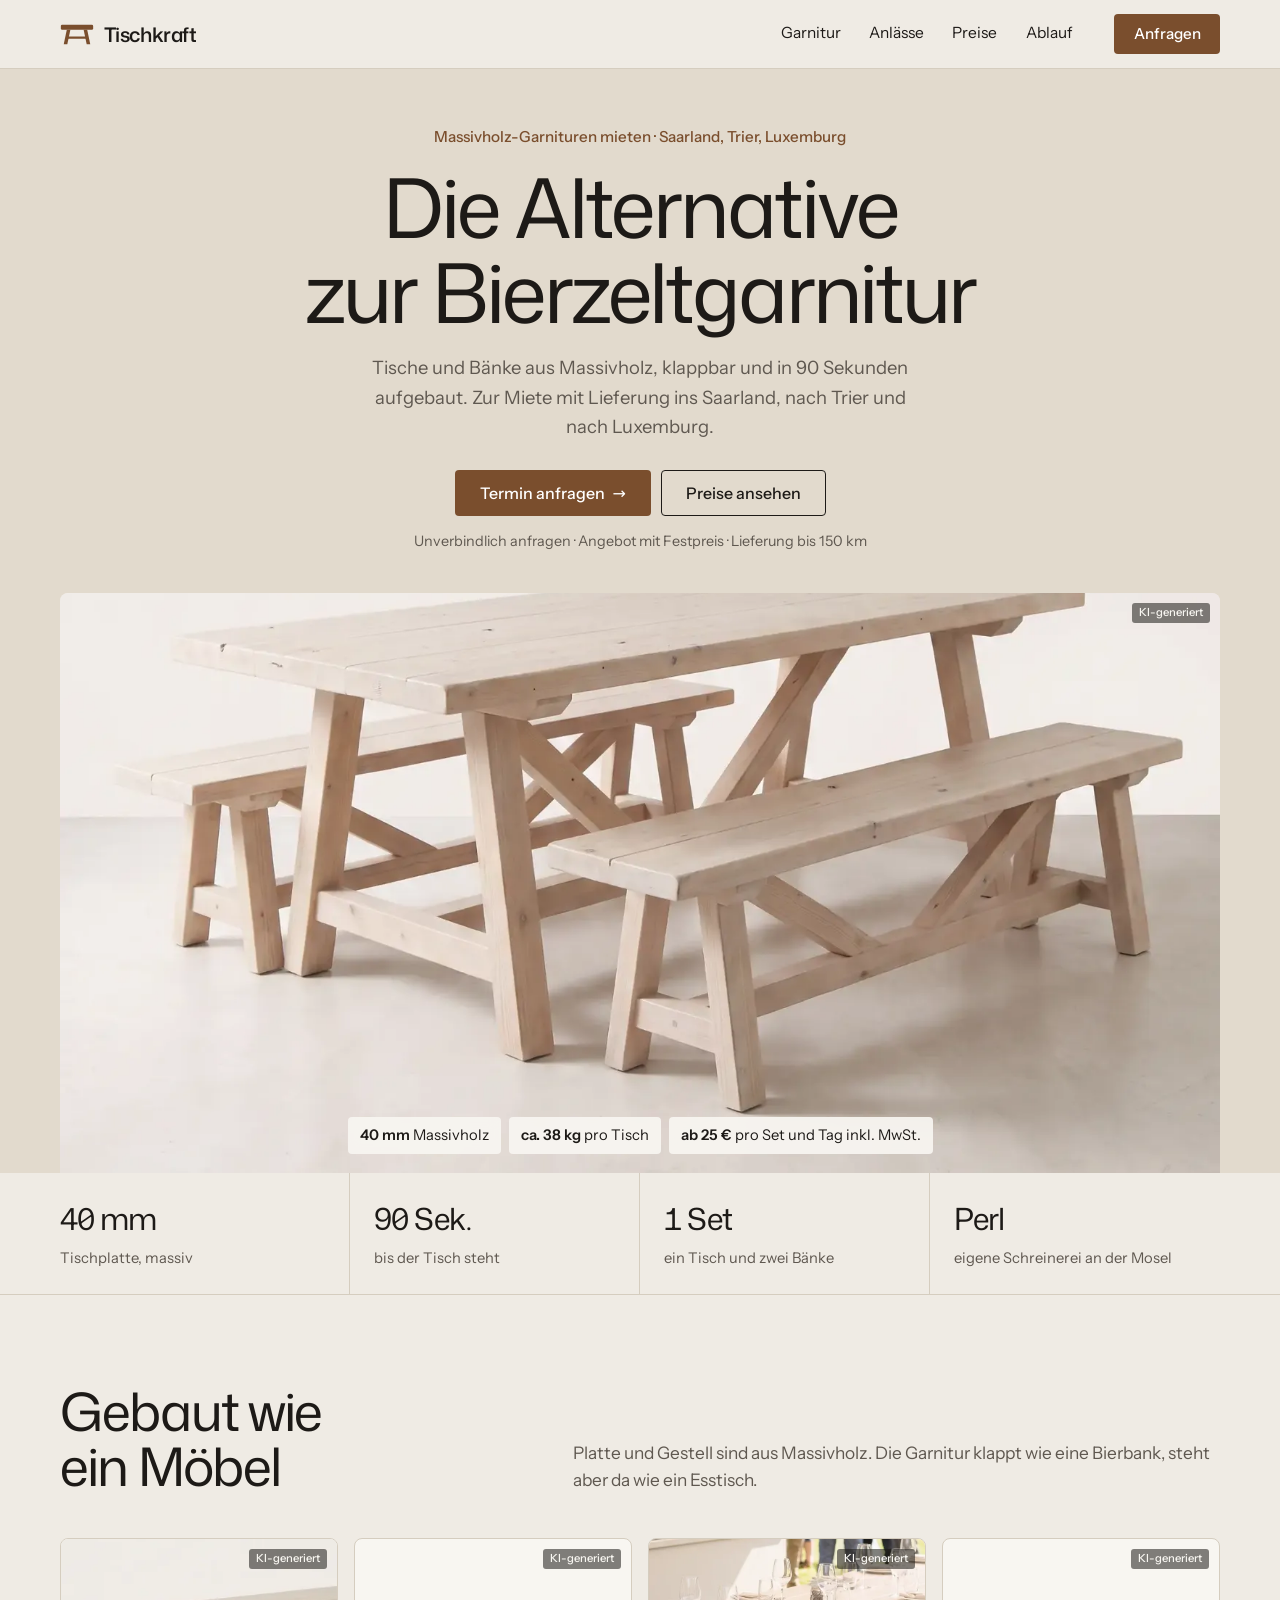
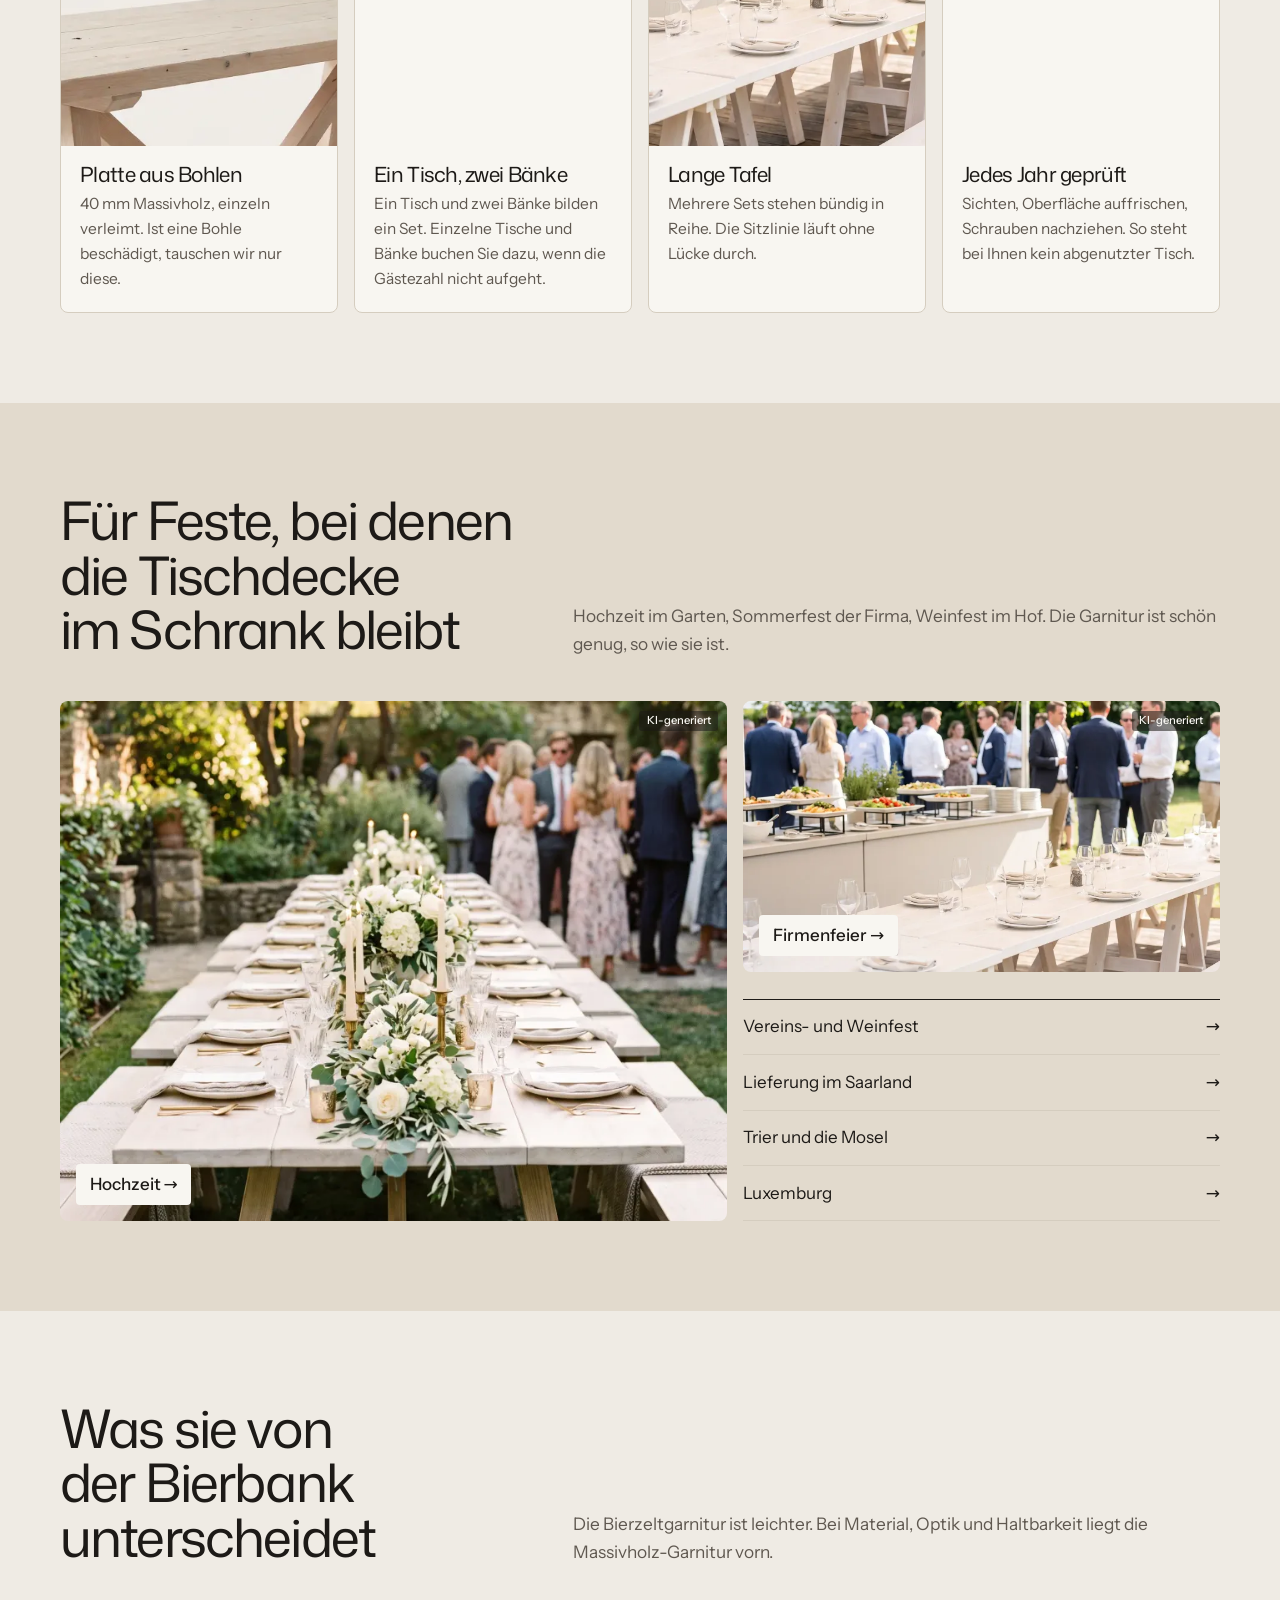
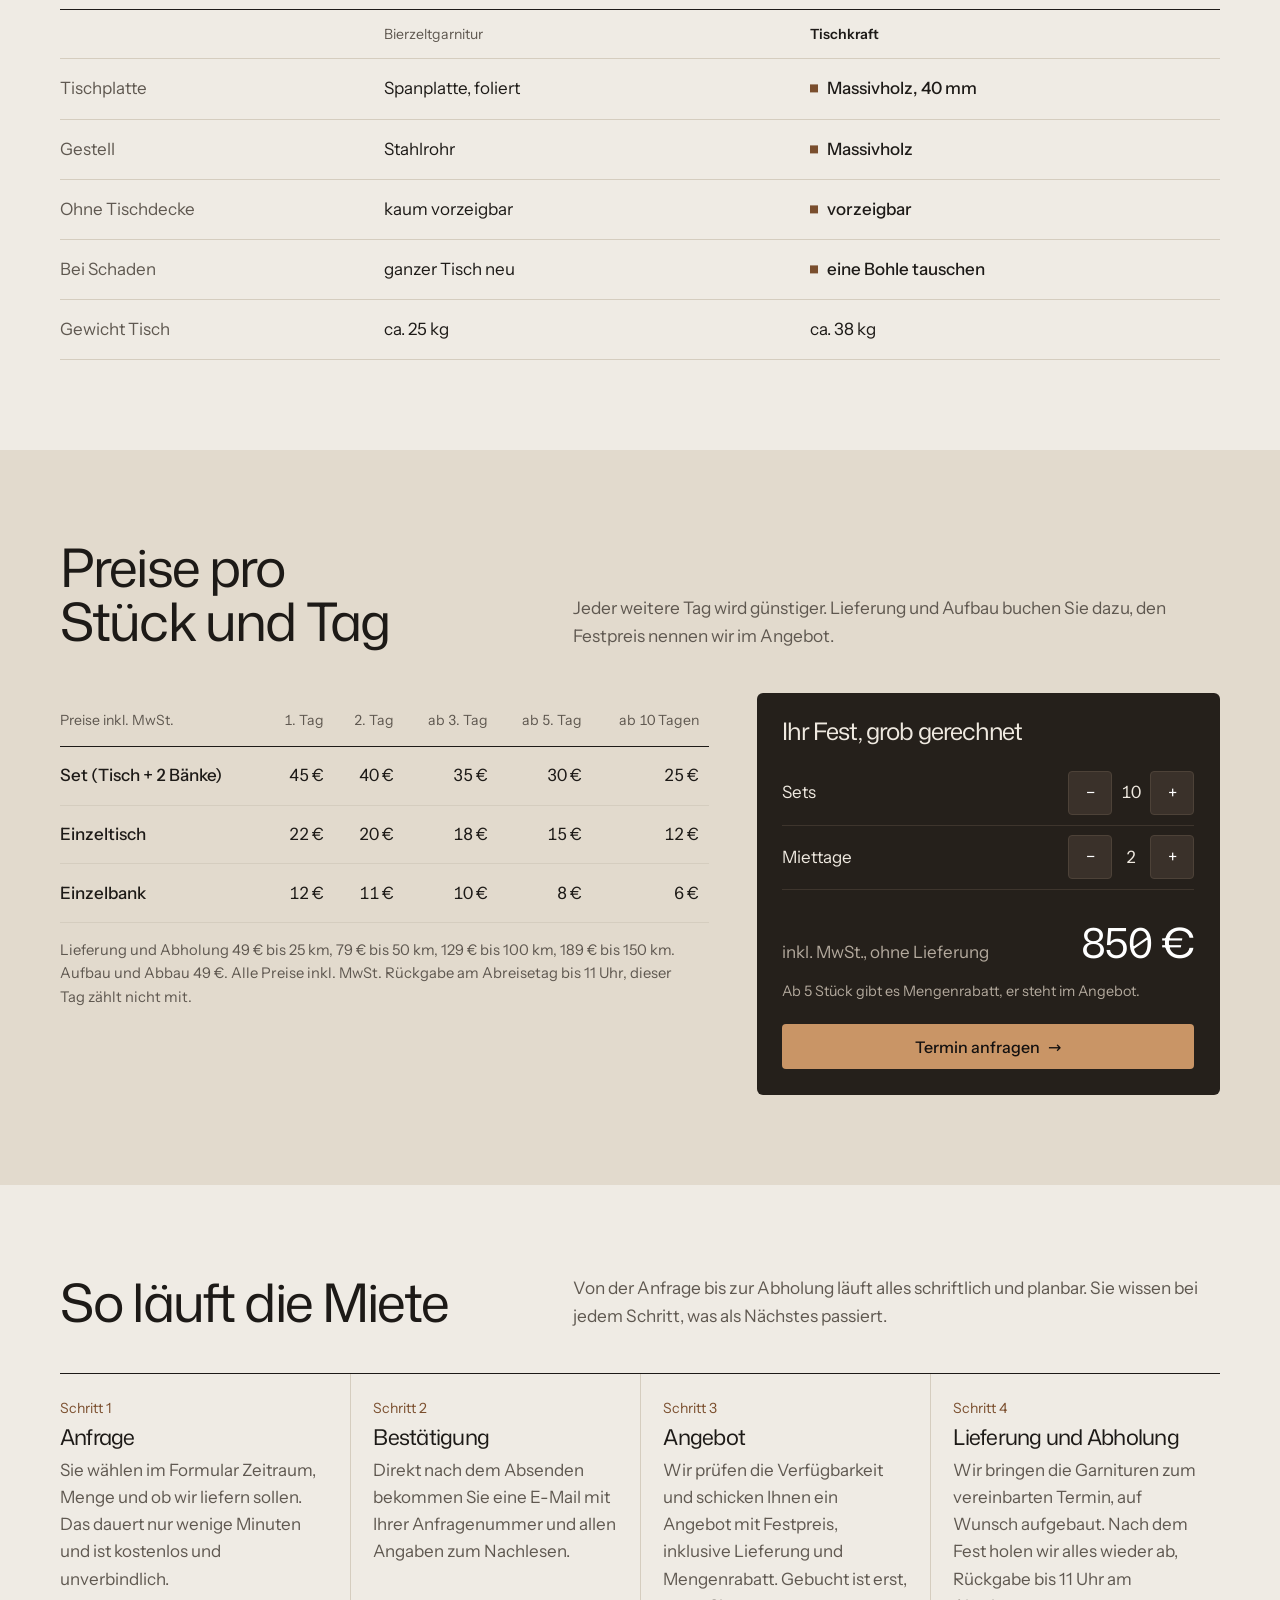
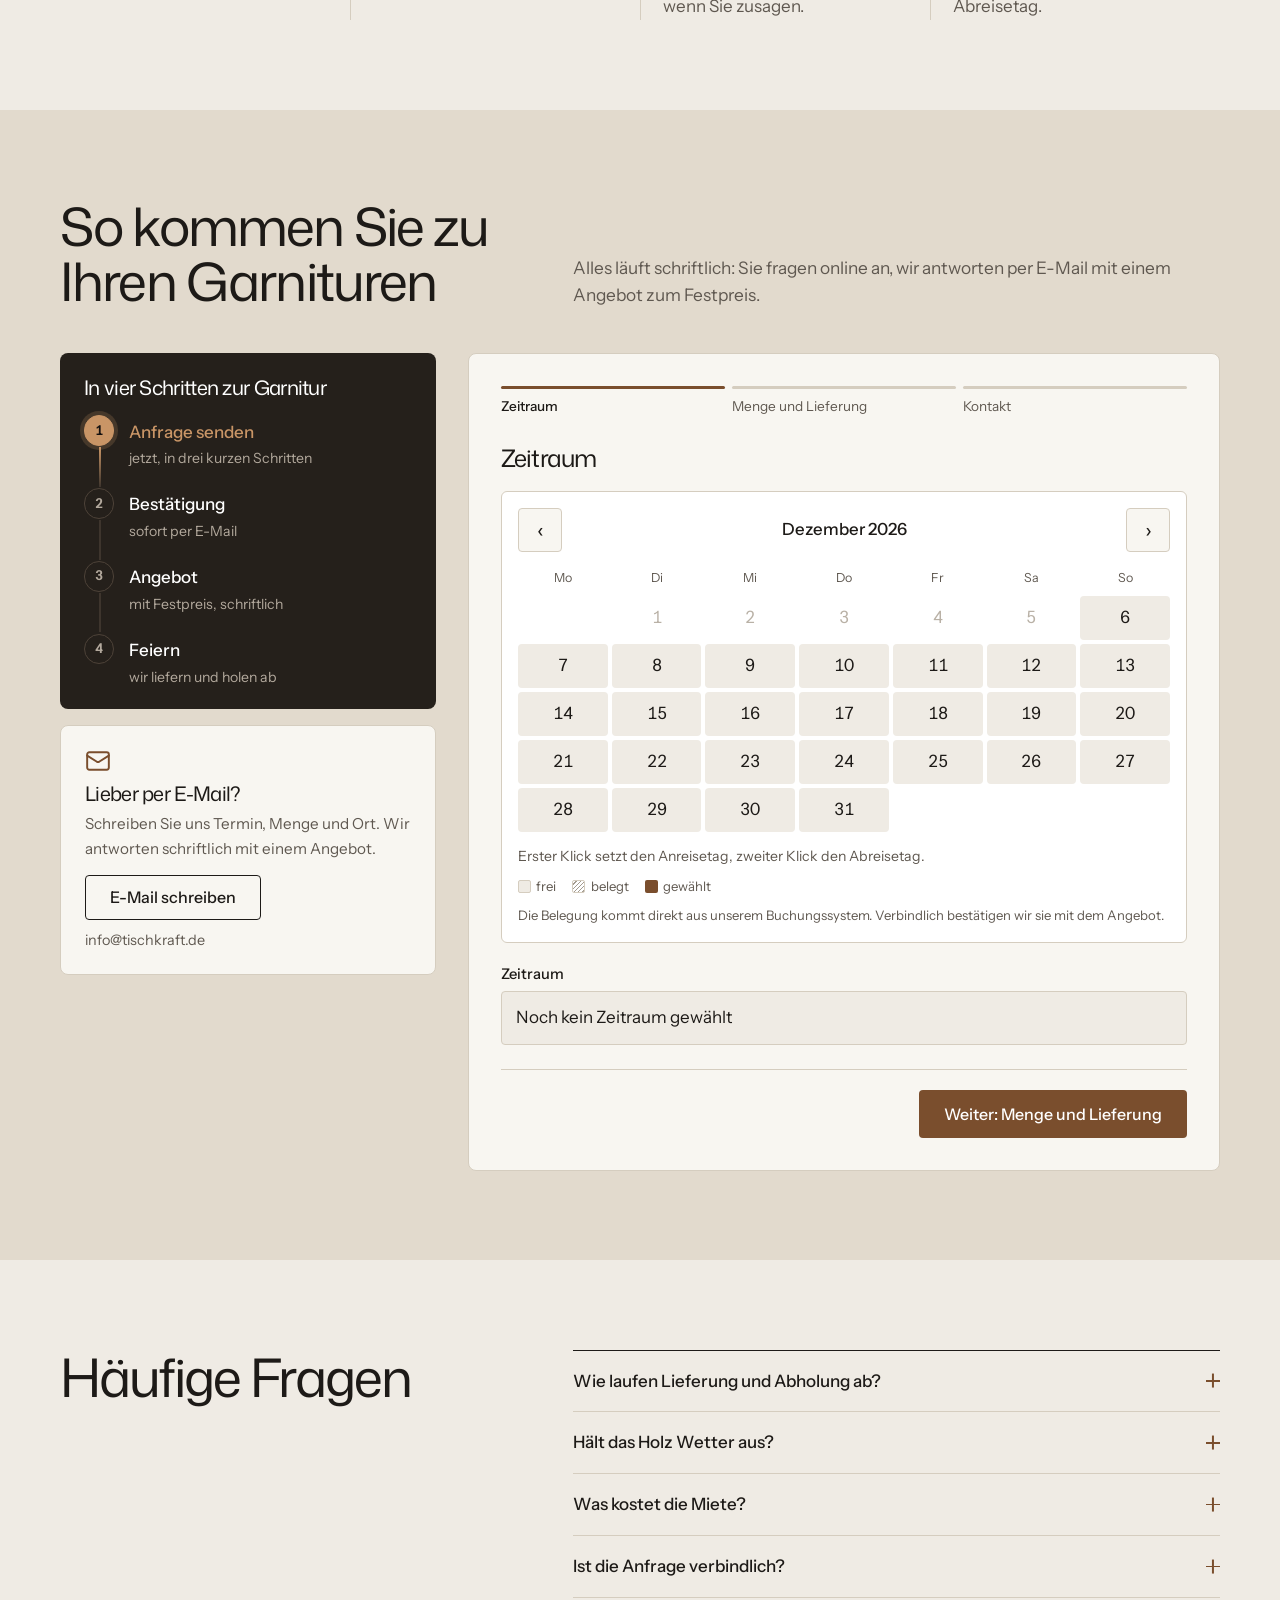
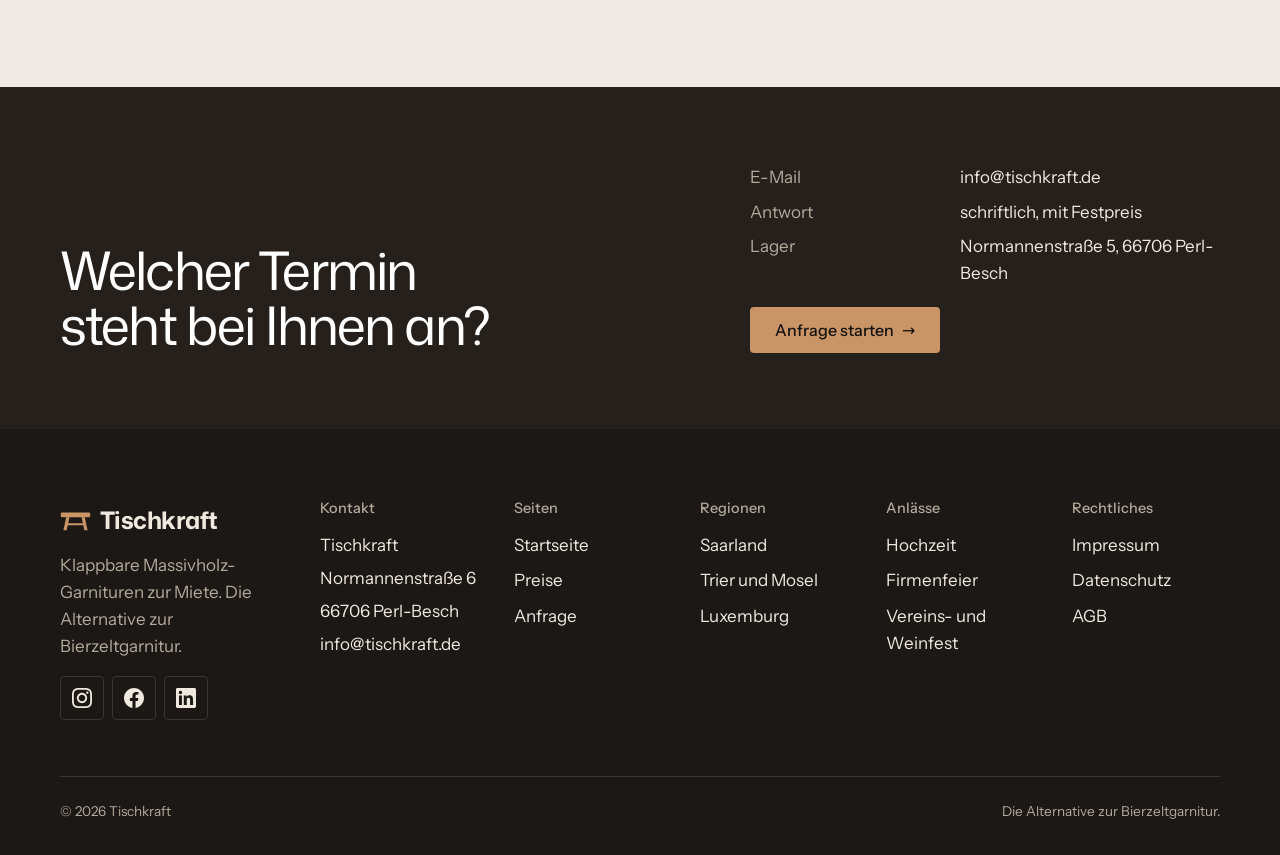
==== commit 58f8f103: "Build von 85aa407" ====
--- a/index.html
+++ b/index.html
@@ -1,3 +1,3 @@
-<!DOCTYPE html><html lang="de" data-astro-cid-5hce7sga> <head><meta charset="utf-8"><meta name="viewport" content="width=device-width, initial-scale=1"><title>Die Alternative zur Bierzeltgarnitur | Tischkraft</title><meta name="description" content="Klappbare Garnituren aus Massivholz zur Miete: 40 mm Platte, in 90 Sekunden aufgebaut, ohne Tischdecke vorzeigbar. Saarland, Trier und Luxemburg."><link rel="canonical" href="https://www.tischkraft.de/"><meta property="og:type" content="website"><meta property="og:locale" content="de_DE"><meta property="og:site_name" content="Tischkraft"><meta property="og:title" content="Die Alternative zur Bierzeltgarnitur | Tischkraft"><meta property="og:description" content="Klappbare Garnituren aus Massivholz zur Miete: 40 mm Platte, in 90 Sekunden aufgebaut, ohne Tischdecke vorzeigbar. Saarland, Trier und Luxemburg."><meta property="og:url" content="https://www.tischkraft.de/"><meta property="og:image" content="https://www.tischkraft.de/share.jpg"><meta property="og:image:alt" content="Tischkraft-Garnitur aus Massivholz: Tisch mit zwei Bänken"><meta name="twitter:card" content="summary_large_image"><meta name="twitter:title" content="Die Alternative zur Bierzeltgarnitur | Tischkraft"><meta name="twitter:description" content="Klappbare Garnituren aus Massivholz zur Miete: 40 mm Platte, in 90 Sekunden aufgebaut, ohne Tischdecke vorzeigbar. Saarland, Trier und Luxemburg."><meta name="twitter:image" content="https://www.tischkraft.de/share.jpg"><meta name="theme-color" content="#25201b"><link rel="icon" href="/favicon.svg" type="image/svg+xml"><link rel="icon" href="/favicon-48.png" sizes="48x48" type="image/png"><link rel="apple-touch-icon" href="/apple-touch-icon.png"><link rel="manifest" href="/site.webmanifest"><link rel="sitemap" href="/sitemap-index.xml"><script type="application/ld+json">{"@context":"https://schema.org","@graph":[{"@type":"LocalBusiness","@id":"https://www.tischkraft.de/#organization","name":"Tischkraft","description":"Vermietung klappbarer Massivholz-Garnituren (Tisch und zwei Bänke) aus eigener Schreinerei in Perl, mit Lieferung ins Saarland, nach Trier und nach Luxemburg. Die Alternative zur Bierzeltgarnitur.","url":"https://www.tischkraft.de","logo":"https://www.tischkraft.de/icon-512.png","image":"https://www.tischkraft.de/share.jpg","email":"info@tischkraft.de","contactPoint":{"@type":"ContactPoint","contactType":"customer service","email":"info@tischkraft.de","availableLanguage":["de"]},"priceRange":"6–45 € pro Stück und Tag inkl. MwSt.","sameAs":["https://www.instagram.com/tischkraft/","https://www.facebook.com/people/Tischkraft/61568313991481/","https://www.linkedin.com/company/105006661/"],"address":{"@type":"PostalAddress","streetAddress":"Normannenstraße 6","postalCode":"66706","addressLocality":"Perl-Besch","addressRegion":"Saarland","addressCountry":"DE"},"areaServed":[{"@type":"State","name":"Saarland"},{"@type":"State","name":"Rheinland-Pfalz"},{"@type":"Country","name":"Luxemburg"}]},{"@type":"WebSite","@id":"https://www.tischkraft.de/#website","url":"https://www.tischkraft.de","name":"Tischkraft","inLanguage":"de-DE","publisher":{"@id":"https://www.tischkraft.de/#organization"}},{"@type":"WebPage","@id":"https://www.tischkraft.de/#webpage","url":"https://www.tischkraft.de/","name":"Die Alternative zur Bierzeltgarnitur | Tischkraft","description":"Klappbare Garnituren aus Massivholz zur Miete: 40 mm Platte, in 90 Sekunden aufgebaut, ohne Tischdecke vorzeigbar. Saarland, Trier und Luxemburg.","inLanguage":"de-DE","isPartOf":{"@id":"https://www.tischkraft.de/#website"},"about":{"@id":"https://www.tischkraft.de/#organization"},"primaryImageOfPage":{"@type":"ImageObject","url":"https://www.tischkraft.de/share.jpg"}},{"@type":"Product","name":"Tischkraft Massivholz-Garnitur zur Miete","description":"Klappbare Garnitur aus Massivholz: Tisch mit 40 mm Massivholzplatte (ca. 38 kg) und zwei Bänke, in 90 Sekunden aufgebaut. Preise pro Stück und Tag inkl. MwSt., gestaffelt nach Miettagen.","image":"https://www.tischkraft.de/share.jpg","brand":{"@type":"Brand","name":"Tischkraft"},"material":"Massivholz","offers":[{"@type":"AggregateOffer","name":"Set (Tisch und zwei Bänke) pro Tag","priceCurrency":"EUR","lowPrice":25,"highPrice":45,"offerCount":5,"availability":"https://schema.org/InStock","businessFunction":"http://purl.org/goodrelations/v1#LeaseOut","seller":{"@id":"https://www.tischkraft.de/#organization"}},{"@type":"AggregateOffer","name":"Einzeltisch pro Tag","priceCurrency":"EUR","lowPrice":12,"highPrice":22,"offerCount":5,"availability":"https://schema.org/InStock","businessFunction":"http://purl.org/goodrelations/v1#LeaseOut","seller":{"@id":"https://www.tischkraft.de/#organization"}},{"@type":"AggregateOffer","name":"Einzelbank pro Tag","priceCurrency":"EUR","lowPrice":6,"highPrice":12,"offerCount":5,"availability":"https://schema.org/InStock","businessFunction":"http://purl.org/goodrelations/v1#LeaseOut","seller":{"@id":"https://www.tischkraft.de/#organization"}}]},{"@type":"FAQPage","mainEntity":[{"@type":"Question","name":"Wie laufen Lieferung und Abholung ab?","acceptedAnswer":{"@type":"Answer","text":"Wir liefern auf Termin und holen nach dem Anlass wieder ab. Sie geben Adresse und Zeitfenster an, wir stellen die Garnituren an einen ebenerdig erreichbaren Ort. Auf Wunsch bauen wir vor Ort auf und ab."}},{"@type":"Question","name":"Hält das Holz Wetter aus?","acceptedAnswer":{"@type":"Answer","text":"Die Garnitur ist für den Außeneinsatz an einzelnen Tagen gebaut, nicht für dauerhaftes Stehen im Freien. Regen und Sonne an einem Wochenende schaden nicht. Über Nacht und zwischen den Einsätzen lagern Sie trocken."}},{"@type":"Question","name":"Was kostet die Miete?","acceptedAnswer":{"@type":"Answer","text":"Ein Set aus Tisch und zwei Bänken kostet am ersten Tag 45 € inkl. MwSt., ab dem zweiten Tag wird jeder weitere Tag günstiger. Die ganze Staffel steht oben unter Preise."}},{"@type":"Question","name":"Ist die Anfrage verbindlich?","acceptedAnswer":{"@type":"Answer","text":"Nein. Sie wählen Zeitraum und Menge und senden die Anfrage. Erst wenn Sie unser Angebot annehmen, wird die Buchung verbindlich."}}]}]}</script><link rel="stylesheet" href="/_astro/firmenfeier.Cd9kK1cP.css">
-<link rel="stylesheet" href="/_astro/firmenfeier.V6hOHhNk.css">
-<link rel="stylesheet" href="/_astro/index.Bo7Lrvem.css"></head> <body data-astro-cid-5hce7sga> <a class="skip-link" href="#inhalt" data-astro-cid-5hce7sga>Zum Inhalt springen</a> <header class="header" data-astro-cid-3ef6ksr2> <div class="bar" data-astro-cid-3ef6ksr2> <a class="brand" href="/" aria-label="Tischkraft – zur Startseite" data-astro-cid-3ef6ksr2> <svg class="tk-mark brand-mark" viewBox="0 0 40 28" height="24" width="34" aria-hidden="true" fill="currentColor"> <rect x="1" y="3" width="38" height="6" rx="1.5"></rect> <path d="M8 9h4.2l-3.6 17H4.4z"></path> <path d="M27.8 9H32l3.6 17h-4.2z"></path> <rect x="7.5" y="17" width="25" height="2.6" rx="1"></rect> </svg> <span class="brand-name" data-astro-cid-3ef6ksr2>Tischkraft</span> </a> <nav class="nav" aria-label="Hauptnavigation" data-astro-cid-3ef6ksr2> <a class="nav-link" href="/#garnitur" data-astro-cid-3ef6ksr2>Garnitur</a><a class="nav-link" href="/#anlaesse" data-astro-cid-3ef6ksr2>Anlässe</a><a class="nav-link" href="#preise" data-astro-cid-3ef6ksr2>Preise</a><a class="nav-link" href="#ablauf" data-astro-cid-3ef6ksr2>Ablauf</a> </nav> <a class="btn btn-primary nav-cta" href="#anfrage" data-astro-cid-3ef6ksr2>Anfragen</a> </div> </header>  <main id="inhalt" data-astro-cid-5hce7sga> <section class="hero" data-astro-cid-j7pv25f6> <div class="wrap hero-text" data-enter data-astro-cid-j7pv25f6> <p class="kicker" data-astro-cid-j7pv25f6>Massivholz-Garnituren mieten · Saarland, Trier, Luxemburg</p> <h1 data-astro-cid-j7pv25f6>Die Alternative zur Bierzeltgarnitur</h1> <p class="lead" data-astro-cid-j7pv25f6>Tische und Bänke aus Massivholz, klappbar und in 90 Sekunden aufgebaut. Zur Miete mit Lieferung ins Saarland, nach Trier und nach Luxemburg.</p> <div class="ctas" data-astro-cid-j7pv25f6> <a class="btn btn-primary" href="#anfrage" data-astro-cid-j7pv25f6>Termin anfragen <span class="arr" aria-hidden="true" data-astro-cid-j7pv25f6>→</span></a> <a class="btn btn-line" href="#preise" data-astro-cid-j7pv25f6>Preise ansehen</a> </div> <p class="assure" data-astro-cid-j7pv25f6>Unverbindlich anfragen · Angebot mit Festpreis · Lieferung bis 150 km</p> </div> <div class="wrap" data-astro-cid-j7pv25f6> <div class="stage zoomwrap" data-ki="KI-generiert" data-astro-cid-j7pv25f6> <img src="/_astro/hero-garnitur-freigestellt.BMPXR_lJ_Z2n5hy8.webp" srcset="/_astro/hero-garnitur-freigestellt.BMPXR_lJ_Z1iFMim.webp 480w, /_astro/hero-garnitur-freigestellt.BMPXR_lJ_13fB4B.webp 800w, /_astro/hero-garnitur-freigestellt.BMPXR_lJ_Z2wBR4J.webp 1200w, /_astro/hero-garnitur-freigestellt.BMPXR_lJ_Z10r61i.webp 1600w" alt="Tischkraft-Garnitur aus Massivholz: Tisch mit zwei Bänken" sizes="(max-width: 1320px) 100vw, 1240px" loading="eager" fetchpriority="high" decoding="async" width="1856" height="2304" class="zoom"> <ul class="tags" data-astro-cid-j7pv25f6> <li data-astro-cid-j7pv25f6><b data-astro-cid-j7pv25f6>40 mm</b> Massivholz</li><li data-astro-cid-j7pv25f6><b data-astro-cid-j7pv25f6>ca. 38 kg</b> pro Tisch</li><li data-astro-cid-j7pv25f6><b data-astro-cid-j7pv25f6>ab 25 €</b> pro Set und Tag inkl. MwSt.</li> </ul> </div> </div> </section> <div class="specs" data-astro-cid-j7pv25f6> <div class="wrap specs-grid" data-astro-cid-j7pv25f6> <div data-astro-cid-j7pv25f6><b data-astro-cid-j7pv25f6>40 mm</b><span data-astro-cid-j7pv25f6>Tischplatte, massiv</span></div><div data-astro-cid-j7pv25f6><b data-astro-cid-j7pv25f6>90 Sek.</b><span data-astro-cid-j7pv25f6>bis der Tisch steht</span></div><div data-astro-cid-j7pv25f6><b data-astro-cid-j7pv25f6>1 Set</b><span data-astro-cid-j7pv25f6>ein Tisch und zwei Bänke</span></div><div data-astro-cid-j7pv25f6><b data-astro-cid-j7pv25f6>Perl</b><span data-astro-cid-j7pv25f6>eigene Schreinerei an der Mosel</span></div> </div> </div> <section id="garnitur" class="blk" data-astro-cid-j7pv25f6> <div class="wrap" data-astro-cid-j7pv25f6> <div class="blk-head" data-astro-cid-j7pv25f6><h2 data-astro-cid-j7pv25f6>Gebaut wie ein Möbel</h2><p data-astro-cid-j7pv25f6>Platte und Gestell sind aus Massivholz. Die Garnitur klappt wie eine Bierbank, steht aber da wie ein Esstisch.</p></div> <div class="cards" data-astro-cid-j7pv25f6> <article class="card" data-astro-cid-j7pv25f6> <div class="card-pic zoomwrap" data-ki="KI-generiert" data-astro-cid-j7pv25f6><img src="/_astro/garnitur-holzunterbau.DPQJiaIP_Z1h14am.webp" srcset="/_astro/garnitur-holzunterbau.DPQJiaIP_22mlhd.webp 480w, /_astro/garnitur-holzunterbau.DPQJiaIP_ufxKv.webp 800w, /_astro/garnitur-holzunterbau.DPQJiaIP_1YMo0z.webp 1200w, /_astro/garnitur-holzunterbau.DPQJiaIP_mIguu.webp 1600w, /_astro/garnitur-holzunterbau.DPQJiaIP_ZtK1YQ.webp 2000w" alt="Tischplatte aus verleimten Bohlen" sizes="(max-width: 540px) 290vw, 870px" style="object-position:50% 22%;transform-origin:50% 22%;scale:2.9" loading="lazy" fetchpriority="auto" decoding="async" width="2528" height="1696" class="zoom crop"></div> <div class="card-body" data-astro-cid-j7pv25f6><h3 data-astro-cid-j7pv25f6>Platte aus Bohlen</h3><p data-astro-cid-j7pv25f6>40 mm Massivholz, einzeln verleimt. Ist eine Bohle beschädigt, tauschen wir nur diese.</p></div> </article><article class="card" data-astro-cid-j7pv25f6> <div class="card-pic zoomwrap" data-ki="KI-generiert" data-astro-cid-j7pv25f6><img src="/_astro/hero-garnitur-freigestellt.BMPXR_lJ_Z2n5hy8.webp" srcset="/_astro/hero-garnitur-freigestellt.BMPXR_lJ_Z1iFMim.webp 480w, /_astro/hero-garnitur-freigestellt.BMPXR_lJ_13fB4B.webp 800w, /_astro/hero-garnitur-freigestellt.BMPXR_lJ_Z2wBR4J.webp 1200w, /_astro/hero-garnitur-freigestellt.BMPXR_lJ_Z10r61i.webp 1600w" alt="Tisch mit zwei Bänken aus Massivholz" sizes="(max-width: 540px) 125vw, 375px" style="object-position:50% 62%;transform-origin:50% 62%;scale:1.25" loading="lazy" fetchpriority="auto" decoding="async" width="1856" height="2304" class="zoom crop"></div> <div class="card-body" data-astro-cid-j7pv25f6><h3 data-astro-cid-j7pv25f6>Ein Tisch, zwei Bänke</h3><p data-astro-cid-j7pv25f6>Ein Tisch und zwei Bänke bilden ein Set. Einzelne Tische und Bänke buchen Sie dazu, wenn die Gästezahl nicht aufgeht.</p></div> </article><article class="card" data-astro-cid-j7pv25f6> <div class="card-pic zoomwrap" data-ki="KI-generiert" data-astro-cid-j7pv25f6><img src="/_astro/anlass-firmenevent.hpF_h71x_dsvmo.webp" srcset="/_astro/anlass-firmenevent.hpF_h71x_Z1ChJO0.webp 480w, /_astro/anlass-firmenevent.hpF_h71x_uUQnx.webp 800w, /_astro/anlass-firmenevent.hpF_h71x_5InOM.webp 1200w, /_astro/anlass-firmenevent.hpF_h71x_Z22sN1g.webp 1600w" alt="Lange Tafel aus mehreren Tischen" sizes="(max-width: 540px) 190vw, 570px" style="object-position:80% 70%;transform-origin:80% 70%;scale:1.9" loading="lazy" fetchpriority="auto" decoding="async" width="1856" height="2304" class="zoom crop"></div> <div class="card-body" data-astro-cid-j7pv25f6><h3 data-astro-cid-j7pv25f6>Lange Tafel</h3><p data-astro-cid-j7pv25f6>Mehrere Sets stehen bündig in Reihe. Die Sitzlinie läuft ohne Lücke durch.</p></div> </article><article class="card" data-astro-cid-j7pv25f6> <div class="card-pic zoomwrap" data-ki="KI-generiert" data-astro-cid-j7pv25f6><img src="/_astro/garnitur-holzunterbau.DPQJiaIP_Z1h14am.webp" srcset="/_astro/garnitur-holzunterbau.DPQJiaIP_22mlhd.webp 480w, /_astro/garnitur-holzunterbau.DPQJiaIP_ufxKv.webp 800w, /_astro/garnitur-holzunterbau.DPQJiaIP_1YMo0z.webp 1200w, /_astro/garnitur-holzunterbau.DPQJiaIP_mIguu.webp 1600w, /_astro/garnitur-holzunterbau.DPQJiaIP_ZtK1YQ.webp 2000w" alt="Gestell aus Massivholz" sizes="(max-width: 540px) 230vw, 690px" style="object-position:30% 70%;transform-origin:30% 70%;scale:2.3" loading="lazy" fetchpriority="auto" decoding="async" width="2528" height="1696" class="zoom crop"></div> <div class="card-body" data-astro-cid-j7pv25f6><h3 data-astro-cid-j7pv25f6>Jedes Jahr geprüft</h3><p data-astro-cid-j7pv25f6>Sichten, Oberfläche auffrischen, Schrauben nachziehen. So steht bei Ihnen kein abgenutzter Tisch.</p></div> </article> </div> </div> </section> <section id="anlaesse" class="blk blk-sand" data-astro-cid-j7pv25f6> <div class="wrap" data-astro-cid-j7pv25f6> <div class="blk-head" data-astro-cid-j7pv25f6><h2 data-astro-cid-j7pv25f6>Für Feste, bei denen die Tischdecke im Schrank bleibt</h2><p data-astro-cid-j7pv25f6>Hochzeit im Garten, Sommerfest der Firma, Weinfest im Hof. Die Garnitur ist schön genug, so wie sie ist.</p></div> <div class="anl" data-astro-cid-j7pv25f6> <a class="anl-big zoomwrap" href="/hochzeit/" data-ki="KI-generiert" data-astro-cid-j7pv25f6> <img src="/_astro/anlass-hochzeit.Cw9wLnQR_Z1Aq5aN.webp" srcset="/_astro/anlass-hochzeit.Cw9wLnQR_2nJFhE.webp 480w, /_astro/anlass-hochzeit.Cw9wLnQR_4E6Cz.webp 800w, /_astro/anlass-hochzeit.Cw9wLnQR_Z1iNgdE.webp 1200w, /_astro/anlass-hochzeit.Cw9wLnQR_eJn2j.webp 1600w" alt="Hochzeitstafel aus Tischkraft-Garnituren im Garten" sizes="(max-width: 860px) 100vw, 720px" loading="lazy" fetchpriority="auto" decoding="async" width="1856" height="2304" class="zoom"> <span class="anl-label" data-astro-cid-j7pv25f6>Hochzeit <span aria-hidden="true" data-astro-cid-j7pv25f6>→</span></span> </a> <a class="anl-small zoomwrap" href="/firmenfeier/" data-ki="KI-generiert" data-astro-cid-j7pv25f6> <img src="/_astro/anlass-firmenevent.hpF_h71x_dsvmo.webp" srcset="/_astro/anlass-firmenevent.hpF_h71x_Z1ChJO0.webp 480w, /_astro/anlass-firmenevent.hpF_h71x_uUQnx.webp 800w, /_astro/anlass-firmenevent.hpF_h71x_5InOM.webp 1200w, /_astro/anlass-firmenevent.hpF_h71x_Z22sN1g.webp 1600w" alt="Firmenfeier mit Tischkraft-Garnituren" sizes="(max-width: 540px) 100vw, 520px" loading="lazy" fetchpriority="auto" decoding="async" width="1856" height="2304" class="zoom"> <span class="anl-label" data-astro-cid-j7pv25f6>Firmenfeier <span aria-hidden="true" data-astro-cid-j7pv25f6>→</span></span> </a> <ul class="link-list anl-links" data-astro-cid-j7pv25f6> <li data-astro-cid-j7pv25f6><a href="/vereinsfest/" data-astro-cid-j7pv25f6>Vereins- und Weinfest<span aria-hidden="true" data-astro-cid-j7pv25f6>→</span></a></li><li data-astro-cid-j7pv25f6><a href="/mieten/saarland/" data-astro-cid-j7pv25f6>Lieferung im Saarland<span aria-hidden="true" data-astro-cid-j7pv25f6>→</span></a></li><li data-astro-cid-j7pv25f6><a href="/mieten/trier/" data-astro-cid-j7pv25f6>Trier und die Mosel<span aria-hidden="true" data-astro-cid-j7pv25f6>→</span></a></li><li data-astro-cid-j7pv25f6><a href="/mieten/luxemburg/" data-astro-cid-j7pv25f6>Luxemburg<span aria-hidden="true" data-astro-cid-j7pv25f6>→</span></a></li> </ul> </div> </div> </section> <section class="blk" data-astro-cid-j7pv25f6> <div class="wrap" data-astro-cid-j7pv25f6> <div class="blk-head" data-astro-cid-j7pv25f6><h2 data-astro-cid-j7pv25f6>Was sie von der Bierbank unterscheidet</h2><p data-astro-cid-j7pv25f6>Die Bierzeltgarnitur ist leichter. Bei Material, Optik und Haltbarkeit liegt die Massivholz-Garnitur vorn.</p></div> <div class="vs" role="table" aria-label="Was sie von der Bierbank unterscheidet" data-astro-cid-j7pv25f6> <div class="vs-row vs-h" role="row" data-astro-cid-j7pv25f6><span role="columnheader" data-astro-cid-j7pv25f6></span><span role="columnheader" data-astro-cid-j7pv25f6>Bierzeltgarnitur</span><span role="columnheader" data-astro-cid-j7pv25f6><b data-astro-cid-j7pv25f6>Tischkraft</b></span></div> <div class="vs-row" role="row" data-astro-cid-j7pv25f6><span role="rowheader" data-astro-cid-j7pv25f6>Tischplatte</span><span role="cell" data-astro-cid-j7pv25f6>Spanplatte, foliert</span><span role="cell" class="us" data-astro-cid-j7pv25f6>Massivholz, 40 mm</span></div><div class="vs-row" role="row" data-astro-cid-j7pv25f6><span role="rowheader" data-astro-cid-j7pv25f6>Gestell</span><span role="cell" data-astro-cid-j7pv25f6>Stahlrohr</span><span role="cell" class="us" data-astro-cid-j7pv25f6>Massivholz</span></div><div class="vs-row" role="row" data-astro-cid-j7pv25f6><span role="rowheader" data-astro-cid-j7pv25f6>Ohne Tischdecke</span><span role="cell" data-astro-cid-j7pv25f6>kaum vorzeigbar</span><span role="cell" class="us" data-astro-cid-j7pv25f6>vorzeigbar</span></div><div class="vs-row" role="row" data-astro-cid-j7pv25f6><span role="rowheader" data-astro-cid-j7pv25f6>Bei Schaden</span><span role="cell" data-astro-cid-j7pv25f6>ganzer Tisch neu</span><span role="cell" class="us" data-astro-cid-j7pv25f6>eine Bohle tauschen</span></div><div class="vs-row" role="row" data-astro-cid-j7pv25f6><span role="rowheader" data-astro-cid-j7pv25f6>Gewicht Tisch</span><span role="cell" data-astro-cid-j7pv25f6>ca. 25 kg</span><span role="cell" data-astro-cid-j7pv25f6>ca. 38 kg</span></div> </div> </div> </section> <section id="preise" class="blk blk-sand" data-astro-cid-6366rumt> <div class="wrap" data-astro-cid-6366rumt> <div class="blk-head" data-astro-cid-6366rumt><h2 data-astro-cid-6366rumt>Preise pro Stück und Tag</h2><p data-astro-cid-6366rumt>Jeder weitere Tag wird günstiger. Lieferung und Aufbau buchen Sie dazu, den Festpreis nennen wir im Angebot.</p></div> <div class="price" data-astro-cid-6366rumt> <div data-astro-cid-6366rumt> <div class="tbl" data-astro-cid-6366rumt> <table data-astro-cid-6366rumt> <caption class="sr-only" data-astro-cid-6366rumt>Preise pro Stück und Tag</caption> <thead data-astro-cid-6366rumt><tr data-astro-cid-6366rumt><th scope="col" data-astro-cid-6366rumt>Preise inkl. MwSt.</th><th scope="col" data-astro-cid-6366rumt>1. Tag</th><th scope="col" data-astro-cid-6366rumt>2. Tag</th><th scope="col" data-astro-cid-6366rumt>ab 3. Tag</th><th scope="col" data-astro-cid-6366rumt>ab 5. Tag</th><th scope="col" data-astro-cid-6366rumt>ab 10 Tagen</th></tr></thead> <tbody data-astro-cid-6366rumt> <tr data-astro-cid-6366rumt><th scope="row" data-astro-cid-6366rumt>Set (Tisch + 2 Bänke)</th><td data-astro-cid-6366rumt>45 €</td><td data-astro-cid-6366rumt>40 €</td><td data-astro-cid-6366rumt>35 €</td><td data-astro-cid-6366rumt>30 €</td><td data-astro-cid-6366rumt>25 €</td></tr><tr data-astro-cid-6366rumt><th scope="row" data-astro-cid-6366rumt>Einzeltisch</th><td data-astro-cid-6366rumt>22 €</td><td data-astro-cid-6366rumt>20 €</td><td data-astro-cid-6366rumt>18 €</td><td data-astro-cid-6366rumt>15 €</td><td data-astro-cid-6366rumt>12 €</td></tr><tr data-astro-cid-6366rumt><th scope="row" data-astro-cid-6366rumt>Einzelbank</th><td data-astro-cid-6366rumt>12 €</td><td data-astro-cid-6366rumt>11 €</td><td data-astro-cid-6366rumt>10 €</td><td data-astro-cid-6366rumt>8 €</td><td data-astro-cid-6366rumt>6 €</td></tr> </tbody> </table> </div> <p class="fine" data-astro-cid-6366rumt>Lieferung und Abholung 49 € bis 25 km, 79 € bis 50 km, 129 € bis 100 km, 189 € bis 150 km. Aufbau und Abbau 49 €. Alle Preise inkl. MwSt. Rückgabe am Abreisetag bis 11 Uhr, dieser Tag zählt nicht mit.</p> </div> <div class="calc" data-rechner data-rates="[45,40,35,30,25]" data-sets="10" data-tage="2" data-astro-cid-6366rumt> <h3 data-astro-cid-6366rumt>Ihr Fest, grob gerechnet</h3> <div class="calc-row" data-astro-cid-6366rumt><span id="lbl-sets" data-astro-cid-6366rumt>Sets</span> <span class="step" data-astro-cid-6366rumt><button type="button" data-k="set" data-d="-1" aria-label="Sets weniger" data-astro-cid-6366rumt>−</button><output data-o="set" aria-labelledby="lbl-sets" data-astro-cid-6366rumt>10</output><button type="button" data-k="set" data-d="1" aria-label="Sets mehr" data-astro-cid-6366rumt>+</button></span></div> <div class="calc-row" data-astro-cid-6366rumt><span id="lbl-tage" data-astro-cid-6366rumt>Miettage</span> <span class="step" data-astro-cid-6366rumt><button type="button" data-k="tage" data-d="-1" aria-label="Miettage weniger" data-astro-cid-6366rumt>−</button><output data-o="tage" aria-labelledby="lbl-tage" data-astro-cid-6366rumt>2</output><button type="button" data-k="tage" data-d="1" aria-label="Miettage mehr" data-astro-cid-6366rumt>+</button></span></div> <div class="calc-sum" data-astro-cid-6366rumt><span data-astro-cid-6366rumt>inkl. MwSt., ohne Lieferung</span><b data-o="sum" aria-live="polite" data-astro-cid-6366rumt>850 €</b></div> <p class="calc-fine" data-astro-cid-6366rumt>Ab 5 Stück gibt es Mengenrabatt, er steht im Angebot.</p> <a class="btn btn-hi calc-btn" href="#anfrage" data-astro-cid-6366rumt>Termin anfragen <span class="arr" aria-hidden="true" data-astro-cid-6366rumt>→</span></a> </div> </div> </div> </section> <script type="module" src="/_astro/PreisBlock.astro_astro_type_script_index_0_lang._vf2Koi_.js"></script>  <section id="ablauf" class="blk" data-astro-cid-klvwrq4m> <div class="wrap" data-astro-cid-klvwrq4m> <div class="blk-head" data-astro-cid-klvwrq4m><h2 data-astro-cid-klvwrq4m>So läuft die Miete</h2><p data-astro-cid-klvwrq4m>Von der Anfrage bis zur Abholung läuft alles schriftlich und planbar. Sie wissen bei jedem Schritt, was als Nächstes passiert.</p></div> <ol class="ruled" data-astro-cid-klvwrq4m> <li data-astro-cid-klvwrq4m><small data-astro-cid-klvwrq4m>Schritt 1</small><h3 data-astro-cid-klvwrq4m>Anfrage</h3><p data-astro-cid-klvwrq4m>Sie wählen im Formular Zeitraum, Menge und ob wir liefern sollen. Das dauert nur wenige Minuten und ist kostenlos und unverbindlich.</p></li><li data-astro-cid-klvwrq4m><small data-astro-cid-klvwrq4m>Schritt 2</small><h3 data-astro-cid-klvwrq4m>Bestätigung</h3><p data-astro-cid-klvwrq4m>Direkt nach dem Absenden bekommen Sie eine E-Mail mit Ihrer Anfragenummer und allen Angaben zum Nachlesen.</p></li><li data-astro-cid-klvwrq4m><small data-astro-cid-klvwrq4m>Schritt 3</small><h3 data-astro-cid-klvwrq4m>Angebot</h3><p data-astro-cid-klvwrq4m>Wir prüfen die Verfügbarkeit und schicken Ihnen ein Angebot mit Festpreis, inklusive Lieferung und Mengenrabatt. Gebucht ist erst, wenn Sie zusagen.</p></li><li data-astro-cid-klvwrq4m><small data-astro-cid-klvwrq4m>Schritt 4</small><h3 data-astro-cid-klvwrq4m>Lieferung und Abholung</h3><p data-astro-cid-klvwrq4m>Wir bringen die Garnituren zum vereinbarten Termin, auf Wunsch aufgebaut. Nach dem Fest holen wir alles wieder ab, Rückgabe bis 11 Uhr am Abreisetag.</p></li> </ol> </div> </section>  <section id="anfrage" class="blk blk-sand" data-astro-cid-z6ic5kke> <div class="wrap" data-astro-cid-z6ic5kke> <div class="blk-head" data-astro-cid-z6ic5kke><h2 data-astro-cid-z6ic5kke>So kommen Sie zu Ihren Garnituren</h2><p data-astro-cid-z6ic5kke>Alles läuft schriftlich: Sie fragen online an, wir antworten per E-Mail mit einem Angebot zum Festpreis.</p></div> <div class="grid" data-astro-cid-z6ic5kke> <aside class="seite" data-astro-cid-z6ic5kke> <div class="weg" data-astro-cid-z6ic5kke> <h3 data-astro-cid-z6ic5kke>In vier Schritten zur Garnitur</h3> <ol data-astro-cid-z6ic5kke> <li class="jetzt" data-astro-cid-z6ic5kke> <span class="nr" aria-hidden="true" data-astro-cid-z6ic5kke>1</span> <span class="txt" data-astro-cid-z6ic5kke><b data-astro-cid-z6ic5kke>Anfrage senden</b><small data-astro-cid-z6ic5kke>jetzt, in drei kurzen Schritten</small></span> </li><li data-astro-cid-z6ic5kke> <span class="nr" aria-hidden="true" data-astro-cid-z6ic5kke>2</span> <span class="txt" data-astro-cid-z6ic5kke><b data-astro-cid-z6ic5kke>Bestätigung</b><small data-astro-cid-z6ic5kke>sofort per E-Mail</small></span> </li><li data-astro-cid-z6ic5kke> <span class="nr" aria-hidden="true" data-astro-cid-z6ic5kke>3</span> <span class="txt" data-astro-cid-z6ic5kke><b data-astro-cid-z6ic5kke>Angebot</b><small data-astro-cid-z6ic5kke>mit Festpreis, schriftlich</small></span> </li><li data-astro-cid-z6ic5kke> <span class="nr" aria-hidden="true" data-astro-cid-z6ic5kke>4</span> <span class="txt" data-astro-cid-z6ic5kke><b data-astro-cid-z6ic5kke>Feiern</b><small data-astro-cid-z6ic5kke>wir liefern und holen ab</small></span> </li> </ol> </div> <div class="mail" data-astro-cid-z6ic5kke> <svg class="mail-ico" viewBox="0 0 24 24" width="26" height="26" fill="none" stroke="currentColor" stroke-width="1.8" stroke-linecap="round" stroke-linejoin="round" aria-hidden="true" data-astro-cid-z6ic5kke><path d="m22 7l-8.991 5.727a2 2 0 0 1-2.009 0L2 7" data-astro-cid-z6ic5kke></path><rect width="20" height="16" x="2" y="4" rx="2" data-astro-cid-z6ic5kke></rect></svg> <h3 data-astro-cid-z6ic5kke>Lieber per E-Mail?</h3> <p data-astro-cid-z6ic5kke>Schreiben Sie uns Termin, Menge und Ort. Wir antworten schriftlich mit einem Angebot.</p> <a class="btn btn-line mail-btn" href="mailto:info@tischkraft.de" data-astro-cid-z6ic5kke>E-Mail schreiben</a> <span class="mail-adr" data-astro-cid-z6ic5kke>info@tischkraft.de</span> </div> </aside> <div class="mietform" id="mietform" data-astro-cid-rlzvurd2>  <ol class="stepbar" data-astro-cid-rlzvurd2> <li class="stepbar-item" data-stepbar="1" data-astro-cid-rlzvurd2> <span class="stepbar-num" data-astro-cid-rlzvurd2>1</span> <span class="stepbar-label" data-astro-cid-rlzvurd2>Zeitraum</span> </li><li class="stepbar-item" data-stepbar="2" data-astro-cid-rlzvurd2> <span class="stepbar-num" data-astro-cid-rlzvurd2>2</span> <span class="stepbar-label" data-astro-cid-rlzvurd2>Menge und Lieferung</span> </li><li class="stepbar-item" data-stepbar="3" data-astro-cid-rlzvurd2> <span class="stepbar-num" data-astro-cid-rlzvurd2>3</span> <span class="stepbar-label" data-astro-cid-rlzvurd2>Kontakt</span> </li> </ol> <form class="anfrage-form" data-form novalidate data-astro-cid-rlzvurd2> <p class="err-summary" data-err-summary role="alert" hidden data-astro-cid-rlzvurd2>Bitte prüfen Sie die markierten Felder.</p>  <div class="hp" aria-hidden="true" data-astro-cid-rlzvurd2> <label for="mf-hp" data-astro-cid-rlzvurd2>Website</label> <input type="text" id="mf-hp" name="hp_website" tabindex="-1" autocomplete="off" data-astro-cid-rlzvurd2> </div>  <section class="step" data-step="1" data-astro-cid-rlzvurd2> <h3 class="step-head" data-astro-cid-rlzvurd2>Zeitraum</h3> <div class="cal" aria-label="Zeitraum wählen" data-astro-cid-rlzvurd2> <div class="cal-top" data-astro-cid-rlzvurd2> <button type="button" class="cal-nav" data-nav="prev" aria-label="Voriger Monat" data-astro-cid-rlzvurd2> <span aria-hidden="true" data-astro-cid-rlzvurd2>‹</span> </button> <strong class="cal-title" data-cal-title aria-live="polite" data-astro-cid-rlzvurd2></strong> <button type="button" class="cal-nav" data-nav="next" aria-label="Nächster Monat" data-astro-cid-rlzvurd2> <span aria-hidden="true" data-astro-cid-rlzvurd2>›</span> </button> </div> <div class="cal-weekdays" aria-hidden="true" data-astro-cid-rlzvurd2> <span data-astro-cid-rlzvurd2>Mo</span><span data-astro-cid-rlzvurd2>Di</span><span data-astro-cid-rlzvurd2>Mi</span><span data-astro-cid-rlzvurd2>Do</span><span data-astro-cid-rlzvurd2>Fr</span><span data-astro-cid-rlzvurd2>Sa</span><span data-astro-cid-rlzvurd2>So</span> </div> <div class="cal-grid" data-cal-grid role="group" aria-label="Zeitraum wählen" data-astro-cid-rlzvurd2></div> <p class="cal-hint" data-astro-cid-rlzvurd2>Erster Klick setzt den Anreisetag, zweiter Klick den Abreisetag.</p> <ul class="cal-legend" data-astro-cid-rlzvurd2> <li data-astro-cid-rlzvurd2><span class="dot dot-free" data-astro-cid-rlzvurd2></span>frei</li> <li data-astro-cid-rlzvurd2><span class="dot dot-busy" data-astro-cid-rlzvurd2></span>belegt</li> <li data-astro-cid-rlzvurd2><span class="dot dot-sel" data-astro-cid-rlzvurd2></span>gewählt</li> </ul> <p class="cal-note" data-astro-cid-rlzvurd2>Die Belegung kommt direkt aus unserem Buchungssystem. Verbindlich bestätigen wir sie mit dem Angebot.</p> </div> <div class="selected-range" data-selected-range data-astro-cid-rlzvurd2> <span class="sr-label" data-astro-cid-rlzvurd2>Zeitraum</span> <span class="sr-value" data-range-text data-astro-cid-rlzvurd2>Noch kein Zeitraum gewählt</span> </div> <input type="hidden" name="von" data-von data-astro-cid-rlzvurd2> <input type="hidden" name="bis" data-bis data-astro-cid-rlzvurd2> </section>  <section class="step" data-step="2" hidden data-astro-cid-rlzvurd2> <h3 class="step-head" data-astro-cid-rlzvurd2>Menge und Lieferung</h3> <fieldset class="field menge" data-astro-cid-rlzvurd2> <legend data-astro-cid-rlzvurd2>Menge <span class="req" data-astro-cid-rlzvurd2>*</span></legend> <p class="menge-hint" data-astro-cid-rlzvurd2>Ein Set besteht aus einem Tisch und zwei Bänken. Einzelteile bei Bedarf zusätzlich.</p> <div class="menge-grid" data-astro-cid-rlzvurd2> <div class="menge-item" data-astro-cid-rlzvurd2> <label for="mf-sets" data-astro-cid-rlzvurd2>Sets (Tisch + 2 Bänke)</label> <input id="mf-sets" name="sets" type="number" min="0" inputmode="numeric" value="0" data-avail-key="holz-set" data-astro-cid-rlzvurd2> <span class="avail" data-avail="holz-set" data-astro-cid-rlzvurd2>Zeitraum wählen, dann sehen Sie die verfügbare Anzahl.</span> </div><div class="menge-item" data-astro-cid-rlzvurd2> <label for="mf-tische" data-astro-cid-rlzvurd2>Einzeltische</label> <input id="mf-tische" name="tische" type="number" min="0" inputmode="numeric" value="0" data-avail-key="holz-tisch" data-astro-cid-rlzvurd2> <span class="avail" data-avail="holz-tisch" data-astro-cid-rlzvurd2>Zeitraum wählen, dann sehen Sie die verfügbare Anzahl.</span> </div><div class="menge-item" data-astro-cid-rlzvurd2> <label for="mf-baenke" data-astro-cid-rlzvurd2>Einzelbänke</label> <input id="mf-baenke" name="baenke" type="number" min="0" inputmode="numeric" value="0" data-avail-key="holz-bank" data-astro-cid-rlzvurd2> <span class="avail" data-avail="holz-bank" data-astro-cid-rlzvurd2>Zeitraum wählen, dann sehen Sie die verfügbare Anzahl.</span> </div> </div> <span class="err err-menge" data-err-menge data-astro-cid-rlzvurd2></span> <p class="menge-kontakt" data-menge-kontakt hidden data-astro-cid-rlzvurd2> Mehr benötigt als aktuell verfügbar? <a href="mailto:info@tischkraft.de" data-astro-cid-rlzvurd2>Schreiben Sie uns</a> – wir prüfen, was für Ihren Termin möglich ist. </p> </fieldset> <fieldset class="field zusatz" data-astro-cid-rlzvurd2> <legend data-astro-cid-rlzvurd2>Zusatzleistungen</legend> <label class="check" data-astro-cid-rlzvurd2> <input type="checkbox" name="zusatz" value="Lieferung und Abholung" id="mf-zusatz-0" data-astro-cid-rlzvurd2> <span data-astro-cid-rlzvurd2>Lieferung und Abholung <span class="zusatz-preis" data-zusatz-key="Lieferung und Abholung" data-astro-cid-rlzvurd2>· ab 49 € inkl. MwSt.</span></span> </label><label class="check" data-astro-cid-rlzvurd2> <input type="checkbox" name="zusatz" value="Aufbau und Abbau vor Ort" id="mf-zusatz-1" data-astro-cid-rlzvurd2> <span data-astro-cid-rlzvurd2>Aufbau und Abbau vor Ort <span class="zusatz-preis" data-zusatz-key="Aufbau und Abbau vor Ort" data-astro-cid-rlzvurd2>· 49 € inkl. MwSt.</span></span> </label> <p class="zusatz-note" data-astro-cid-rlzvurd2>Aufbau und Abbau ist nur zusammen mit Lieferung buchbar.</p> </fieldset>  <fieldset class="field adr" data-lieferblock hidden data-astro-cid-rlzvurd2> <legend data-astro-cid-rlzvurd2>Lieferadresse</legend> <p class="adr-note" data-astro-cid-rlzvurd2>Wird für die Berechnung des Lieferpreises benötigt.</p> <div class="field" data-field="l-strasse" data-astro-cid-rlzvurd2> <label for="mf-l-strasse" data-astro-cid-rlzvurd2>Straße und Hausnummer <span class="req" data-astro-cid-rlzvurd2>*</span></label> <input id="mf-l-strasse" name="liefer_strasse" type="text" autocomplete="street-address" data-astro-cid-rlzvurd2> <span class="err" data-err data-astro-cid-rlzvurd2></span> </div> <div class="field-row" data-astro-cid-rlzvurd2> <div class="field field-plz" data-field="l-plz" data-astro-cid-rlzvurd2> <label for="mf-l-plz" data-astro-cid-rlzvurd2>PLZ <span class="req" data-astro-cid-rlzvurd2>*</span></label> <input id="mf-l-plz" name="liefer_plz" type="text" inputmode="numeric" autocomplete="postal-code" maxlength="5" data-astro-cid-rlzvurd2> <span class="err" data-err data-astro-cid-rlzvurd2></span> </div> <div class="field" data-field="l-ort" data-astro-cid-rlzvurd2> <label for="mf-l-ort" data-astro-cid-rlzvurd2>Ort <span class="req" data-astro-cid-rlzvurd2>*</span></label> <input id="mf-l-ort" name="liefer_ort" type="text" autocomplete="address-level2" data-astro-cid-rlzvurd2> <span class="err" data-err data-astro-cid-rlzvurd2></span> </div> </div> </fieldset> </section>  <section class="step" data-step="3" hidden data-astro-cid-rlzvurd2> <h3 class="step-head" data-astro-cid-rlzvurd2>Kontakt</h3> <div class="field" data-field="name" data-astro-cid-rlzvurd2> <label for="mf-name" data-astro-cid-rlzvurd2>Name <span class="req" data-astro-cid-rlzvurd2>*</span></label> <input id="mf-name" name="name" type="text" autocomplete="name" required data-astro-cid-rlzvurd2> <span class="err" data-err data-astro-cid-rlzvurd2></span> </div> <div class="field" data-field="email" data-astro-cid-rlzvurd2> <label for="mf-email" data-astro-cid-rlzvurd2>E-Mail <span class="req" data-astro-cid-rlzvurd2>*</span></label> <input id="mf-email" name="email" type="email" autocomplete="email" required data-astro-cid-rlzvurd2> <span class="err" data-err data-astro-cid-rlzvurd2></span> </div>  <div class="rechnungblock" data-astro-cid-rlzvurd2> <label class="check" data-rechnung-gleich-wrap hidden data-astro-cid-rlzvurd2> <input type="checkbox" name="rechnung_gleich" id="mf-rechnung-gleich" data-rechnung-gleich checked data-astro-cid-rlzvurd2> <span data-astro-cid-rlzvurd2>Rechnungsadresse entspricht der Lieferadresse</span> </label> <fieldset class="field adr" data-rechnungsadresse data-astro-cid-rlzvurd2> <legend data-astro-cid-rlzvurd2>Rechnungsadresse</legend> <div class="field" data-field="strasse" data-astro-cid-rlzvurd2> <label for="mf-strasse" data-astro-cid-rlzvurd2>Straße und Hausnummer <span class="req" data-astro-cid-rlzvurd2>*</span></label> <input id="mf-strasse" name="strasse" type="text" autocomplete="street-address" required data-astro-cid-rlzvurd2> <span class="err" data-err data-astro-cid-rlzvurd2></span> </div> <div class="field-row" data-astro-cid-rlzvurd2> <div class="field field-plz" data-field="plz" data-astro-cid-rlzvurd2> <label for="mf-plz" data-astro-cid-rlzvurd2>PLZ <span class="req" data-astro-cid-rlzvurd2>*</span></label> <input id="mf-plz" name="plz" type="text" inputmode="numeric" autocomplete="postal-code" maxlength="5" required data-astro-cid-rlzvurd2> <span class="err" data-err data-astro-cid-rlzvurd2></span> </div> <div class="field" data-field="ort" data-astro-cid-rlzvurd2> <label for="mf-ort" data-astro-cid-rlzvurd2>Ort <span class="req" data-astro-cid-rlzvurd2>*</span></label> <input id="mf-ort" name="ort" type="text" autocomplete="address-level2" required data-astro-cid-rlzvurd2> <span class="err" data-err data-astro-cid-rlzvurd2></span> </div> </div> </fieldset> </div> <div class="field" data-field="nachricht" data-astro-cid-rlzvurd2> <label for="mf-msg" data-astro-cid-rlzvurd2>Nachricht (optional)</label> <textarea id="mf-msg" name="nachricht" rows="3" placeholder="Besonderheiten, Zufahrt, Uhrzeit ..." data-astro-cid-rlzvurd2></textarea> </div> <div class="consent" data-field="datenschutz" data-astro-cid-rlzvurd2> <label class="check" data-astro-cid-rlzvurd2> <input type="checkbox" name="datenschutz" id="mf-datenschutz" required data-astro-cid-rlzvurd2> <span data-astro-cid-rlzvurd2> Ich habe die <a href="/datenschutz/" data-astro-cid-rlzvurd2>Datenschutzerklärung</a> und die <a href="/agb/" data-astro-cid-rlzvurd2>AGB mit Widerrufsbelehrung</a> gelesen und bin mit der Bearbeitung meiner Anfrage einverstanden. <span class="req" data-astro-cid-rlzvurd2>*</span> </span> </label> <span class="err" data-err data-astro-cid-rlzvurd2></span> </div> </section>  <div class="preis" data-preis hidden aria-live="polite" data-astro-cid-rlzvurd2> <div class="preis-top" data-astro-cid-rlzvurd2> <span class="preis-heading" data-astro-cid-rlzvurd2>Preisschätzung</span> <span class="preis-naechte" data-preis-naechte data-astro-cid-rlzvurd2></span> </div> <ul class="preis-lines" data-preis-lines data-astro-cid-rlzvurd2></ul> <div class="preis-sum" data-astro-cid-rlzvurd2> <span data-astro-cid-rlzvurd2>Geschätzter Gesamtpreis inkl. MwSt.</span> <strong data-preis-total data-astro-cid-rlzvurd2></strong> </div> <p class="preis-hint" data-astro-cid-rlzvurd2>Unverbindliche Schätzung nach Tagesstaffel, alle Preise inkl. MwSt. Den genauen Lieferpreis und mögliche Mengenrabatte nennen wir im verbindlichen Angebot. Rückgabe am Abreisetag bis 11 Uhr, dieser Tag zählt nicht mit.</p> </div> <p class="assure" data-assure hidden data-astro-cid-rlzvurd2>Kostenlos und unverbindlich. Sie bekommen sofort eine Bestätigung per E-Mail, das Angebot mit Festpreis folgt schriftlich.</p>  <div class="step-nav" data-astro-cid-rlzvurd2> <button type="button" class="btn btn-back" data-prev hidden data-astro-cid-rlzvurd2>Zurück</button> <div class="step-nav-right" data-astro-cid-rlzvurd2> <button type="button" class="btn btn-primary" data-next data-astro-cid-rlzvurd2>Weiter</button> <button type="submit" class="btn btn-primary" data-submit hidden data-astro-cid-rlzvurd2>Unverbindlich anfragen</button> </div> </div> </form> <div class="success" data-success hidden role="status" data-astro-cid-rlzvurd2> <h3 data-astro-cid-rlzvurd2>Anfrage ist angekommen</h3> <p data-astro-cid-rlzvurd2>Danke. Wir prüfen die Verfügbarkeit und melden uns mit einem verbindlichen Angebot. Eine Bestätigung ist per E-Mail unterwegs.</p> <p class="success-ref" data-success-ref hidden data-astro-cid-rlzvurd2></p> </div> </div>  <script type="application/json" id="mietform-data">{"busyDates":[],"labels":{"months":["Januar","Februar","März","April","Mai","Juni","Juli","August","September","Oktober","November","Dezember"],"weekdays":["Mo","Di","Mi","Do","Fr","Sa","So"],"prev":"Voriger Monat","next":"Nächster Monat","selectedEmpty":"Noch kein Zeitraum gewählt","busy":"belegt","verfuegbarHint":"Zeitraum wählen, dann sehen Sie die verfügbare Anzahl.","verfuegbarTpl":"noch {n} verfügbar","ausgebucht":"für diesen Zeitraum ausgebucht","stepLabels":["Zeitraum","Menge und Lieferung","Kontakt"],"weiter":"Weiter:"},"messages":{"zeitraum":"Bitte einen Zeitraum im Kalender wählen.","menge":"Bitte mindestens ein Set oder Einzelteil angeben.","plz":"Bitte eine gültige PLZ angeben.","name":"Bitte Ihren Namen angeben.","email":"Bitte eine gültige E-Mail-Adresse angeben.","strasse":"Bitte Straße und Hausnummer angeben.","ort":"Bitte den Ort angeben.","datenschutz":"Bitte bestätigen Sie Datenschutzerklärung und AGB.","summary":"Bitte prüfen Sie die markierten Felder.","sendFehler":"Senden fehlgeschlagen. Bitte später erneut versuchen oder direkt an info@tischkraft.de schreiben."},"refLabel":"Ihre Referenz","preis":{"proTag":{"set":[45,40,35,30,25],"tisch":[22,20,18,15,12],"bank":[12,11,10,8,6]},"zusatz":{"Lieferung und Abholung":49,"Aufbau und Abbau vor Ort":49},"zusatzAb":["Lieferung und Abholung"],"posten":{"set":{"tabelle":"Set (Tisch + 2 Bänke)","plural":"Sets"},"tisch":{"tabelle":"Einzeltisch","plural":"Einzeltische"},"bank":{"tabelle":"Einzelbank","plural":"Einzelbänke"}},"tageSg":"Tag","tagePl":"Tage","mwst":"inkl. MwSt."}}</script> <script type="module" src="/_astro/MietForm.astro_astro_type_script_index_0_lang.Bn_xb1uu.js"></script>  </div> </div> </section>  <section class="blk" data-astro-cid-vqbstbga> <div class="wrap blk-split" data-astro-cid-vqbstbga> <h2 data-astro-cid-vqbstbga>Häufige Fragen</h2> <div class="faq" data-astro-cid-vqbstbga> <details data-astro-cid-vqbstbga> <summary data-astro-cid-vqbstbga>Wie laufen Lieferung und Abholung ab?<span class="plus" aria-hidden="true" data-astro-cid-vqbstbga></span></summary> <p data-astro-cid-vqbstbga>Wir liefern auf Termin und holen nach dem Anlass wieder ab. Sie geben Adresse und Zeitfenster an, wir stellen die Garnituren an einen ebenerdig erreichbaren Ort. Auf Wunsch bauen wir vor Ort auf und ab.</p> </details><details data-astro-cid-vqbstbga> <summary data-astro-cid-vqbstbga>Hält das Holz Wetter aus?<span class="plus" aria-hidden="true" data-astro-cid-vqbstbga></span></summary> <p data-astro-cid-vqbstbga>Die Garnitur ist für den Außeneinsatz an einzelnen Tagen gebaut, nicht für dauerhaftes Stehen im Freien. Regen und Sonne an einem Wochenende schaden nicht. Über Nacht und zwischen den Einsätzen lagern Sie trocken.</p> </details><details data-astro-cid-vqbstbga> <summary data-astro-cid-vqbstbga>Was kostet die Miete?<span class="plus" aria-hidden="true" data-astro-cid-vqbstbga></span></summary> <p data-astro-cid-vqbstbga>Ein Set aus Tisch und zwei Bänken kostet am ersten Tag 45 € inkl. MwSt., ab dem zweiten Tag wird jeder weitere Tag günstiger. Die ganze Staffel steht oben unter Preise.</p> </details><details data-astro-cid-vqbstbga> <summary data-astro-cid-vqbstbga>Ist die Anfrage verbindlich?<span class="plus" aria-hidden="true" data-astro-cid-vqbstbga></span></summary> <p data-astro-cid-vqbstbga>Nein. Sie wählen Zeitraum und Menge und senden die Anfrage. Erst wenn Sie unser Angebot annehmen, wird die Buchung verbindlich.</p> </details> </div> </div> </section>  <section class="close" data-astro-cid-g7qq7on6> <div class="wrap close-grid" data-astro-cid-g7qq7on6> <h2 data-astro-cid-g7qq7on6>Welcher Termin steht bei Ihnen an?</h2> <dl data-astro-cid-g7qq7on6> <dt data-astro-cid-g7qq7on6>E-Mail</dt><dd data-astro-cid-g7qq7on6><a href="mailto:info@tischkraft.de" data-astro-cid-g7qq7on6>info@tischkraft.de</a></dd> <dt data-astro-cid-g7qq7on6>Antwort</dt><dd data-astro-cid-g7qq7on6>schriftlich, mit Festpreis</dd> <dt data-astro-cid-g7qq7on6>Lager</dt><dd data-astro-cid-g7qq7on6>Normannenstraße 5, 66706 Perl-Besch</dd> <dt class="sr-only" data-astro-cid-g7qq7on6>Anfrage</dt><dd data-astro-cid-g7qq7on6><a class="btn btn-hi close-btn" href="#anfrage" data-astro-cid-g7qq7on6>Anfrage starten <span class="arr" aria-hidden="true" data-astro-cid-g7qq7on6>→</span></a></dd> </dl> </div> </section>   </main> <footer class="footer" data-astro-cid-sz7xmlte> <div class="wrap" data-astro-cid-sz7xmlte> <div class="top" data-astro-cid-sz7xmlte> <div class="brandcol" data-astro-cid-sz7xmlte> <span class="brand-name" data-astro-cid-sz7xmlte><svg class="tk-mark footer-mark" viewBox="0 0 40 28" height="22" width="31" aria-hidden="true" fill="currentColor"> <rect x="1" y="3" width="38" height="6" rx="1.5"></rect> <path d="M8 9h4.2l-3.6 17H4.4z"></path> <path d="M27.8 9H32l3.6 17h-4.2z"></path> <rect x="7.5" y="17" width="25" height="2.6" rx="1"></rect> </svg> Tischkraft</span> <p class="tagline" data-astro-cid-sz7xmlte>Klappbare Massivholz-Garnituren zur Miete. Die Alternative zur Bierzeltgarnitur.</p> <ul class="social" aria-label="Folgen" data-astro-cid-sz7xmlte> <li data-astro-cid-sz7xmlte><a href="https://www.instagram.com/tischkraft/" target="_blank" rel="noopener" aria-label="Instagram (öffnet neuen Tab)" title="Instagram" data-astro-cid-sz7xmlte><span class="ico" style="--ico:url(/icons/instagram-mono.svg)" aria-hidden="true" data-astro-cid-sz7xmlte></span></a></li><li data-astro-cid-sz7xmlte><a href="https://www.facebook.com/people/Tischkraft/61568313991481/" target="_blank" rel="noopener" aria-label="Facebook (öffnet neuen Tab)" title="Facebook" data-astro-cid-sz7xmlte><span class="ico" style="--ico:url(/icons/facebook-mono.svg)" aria-hidden="true" data-astro-cid-sz7xmlte></span></a></li><li data-astro-cid-sz7xmlte><a href="https://www.linkedin.com/company/105006661/" target="_blank" rel="noopener" aria-label="LinkedIn (öffnet neuen Tab)" title="LinkedIn" data-astro-cid-sz7xmlte><span class="ico" style="--ico:url(/icons/linkedin-mono.svg)" aria-hidden="true" data-astro-cid-sz7xmlte></span></a></li> </ul> </div> <div class="col" data-astro-cid-sz7xmlte> <h2 data-astro-cid-sz7xmlte>Kontakt</h2> <address data-astro-cid-sz7xmlte> <span data-astro-cid-sz7xmlte>Tischkraft</span> <span data-astro-cid-sz7xmlte>Normannenstraße 6</span><span data-astro-cid-sz7xmlte>66706 Perl-Besch</span> <a href="mailto:info@tischkraft.de" data-astro-cid-sz7xmlte>info@tischkraft.de</a> </address> </div> <div class="col" data-astro-cid-sz7xmlte> <h2 data-astro-cid-sz7xmlte>Seiten</h2> <ul data-astro-cid-sz7xmlte> <li data-astro-cid-sz7xmlte><a href="/" data-astro-cid-sz7xmlte>Startseite</a></li><li data-astro-cid-sz7xmlte><a href="/#preise" data-astro-cid-sz7xmlte>Preise</a></li><li data-astro-cid-sz7xmlte><a href="/#anfrage" data-astro-cid-sz7xmlte>Anfrage</a></li> </ul> </div> <div class="col" data-astro-cid-sz7xmlte> <h2 data-astro-cid-sz7xmlte>Regionen</h2> <ul data-astro-cid-sz7xmlte> <li data-astro-cid-sz7xmlte><a href="/mieten/saarland/" data-astro-cid-sz7xmlte>Saarland</a></li><li data-astro-cid-sz7xmlte><a href="/mieten/trier/" data-astro-cid-sz7xmlte>Trier und Mosel</a></li><li data-astro-cid-sz7xmlte><a href="/mieten/luxemburg/" data-astro-cid-sz7xmlte>Luxemburg</a></li> </ul> </div> <div class="col" data-astro-cid-sz7xmlte> <h2 data-astro-cid-sz7xmlte>Anlässe</h2> <ul data-astro-cid-sz7xmlte> <li data-astro-cid-sz7xmlte><a href="/hochzeit/" data-astro-cid-sz7xmlte>Hochzeit</a></li><li data-astro-cid-sz7xmlte><a href="/firmenfeier/" data-astro-cid-sz7xmlte>Firmenfeier</a></li><li data-astro-cid-sz7xmlte><a href="/vereinsfest/" data-astro-cid-sz7xmlte>Vereins- und Weinfest</a></li> </ul> </div> <div class="col" data-astro-cid-sz7xmlte> <h2 data-astro-cid-sz7xmlte>Rechtliches</h2> <ul data-astro-cid-sz7xmlte> <li data-astro-cid-sz7xmlte><a href="/impressum/" data-astro-cid-sz7xmlte>Impressum</a></li><li data-astro-cid-sz7xmlte><a href="/datenschutz/" data-astro-cid-sz7xmlte>Datenschutz</a></li><li data-astro-cid-sz7xmlte><a href="/agb/" data-astro-cid-sz7xmlte>AGB</a></li> </ul> </div> </div> <div class="bottom" data-astro-cid-sz7xmlte> <span data-astro-cid-sz7xmlte>© 2026 Tischkraft</span> <span data-astro-cid-sz7xmlte>Die Alternative zur Bierzeltgarnitur.</span> </div> </div> </footer>   </body> </html> +<!DOCTYPE html><html lang="de" data-astro-cid-5hce7sga> <head><meta charset="utf-8"><meta name="viewport" content="width=device-width, initial-scale=1"><title>Die Alternative zur Bierzeltgarnitur | Tischkraft</title><meta name="description" content="Klappbare Garnituren aus Massivholz zur Miete: 40 mm Platte, in 90 Sekunden aufgebaut, ohne Tischdecke vorzeigbar. Saarland, Trier und Luxemburg."><link rel="canonical" href="https://www.tischkraft.de/"><meta property="og:type" content="website"><meta property="og:locale" content="de_DE"><meta property="og:site_name" content="Tischkraft"><meta property="og:title" content="Die Alternative zur Bierzeltgarnitur | Tischkraft"><meta property="og:description" content="Klappbare Garnituren aus Massivholz zur Miete: 40 mm Platte, in 90 Sekunden aufgebaut, ohne Tischdecke vorzeigbar. Saarland, Trier und Luxemburg."><meta property="og:url" content="https://www.tischkraft.de/"><meta property="og:image" content="https://www.tischkraft.de/share.jpg"><meta property="og:image:alt" content="Tischkraft-Garnitur aus Massivholz: Tisch mit zwei Bänken"><meta name="twitter:card" content="summary_large_image"><meta name="twitter:title" content="Die Alternative zur Bierzeltgarnitur | Tischkraft"><meta name="twitter:description" content="Klappbare Garnituren aus Massivholz zur Miete: 40 mm Platte, in 90 Sekunden aufgebaut, ohne Tischdecke vorzeigbar. Saarland, Trier und Luxemburg."><meta name="twitter:image" content="https://www.tischkraft.de/share.jpg"><meta name="theme-color" content="#25201b"><link rel="icon" href="/favicon.svg" type="image/svg+xml"><link rel="icon" href="/favicon-48.png" sizes="48x48" type="image/png"><link rel="apple-touch-icon" href="/apple-touch-icon.png"><link rel="manifest" href="/site.webmanifest"><link rel="sitemap" href="/sitemap-index.xml"><script type="application/ld+json">{"@context":"https://schema.org","@graph":[{"@type":"LocalBusiness","@id":"https://www.tischkraft.de/#organization","name":"Tischkraft","description":"Vermietung klappbarer Massivholz-Garnituren (Tisch und zwei Bänke) aus eigener Schreinerei in Perl, mit Lieferung ins Saarland, nach Trier und nach Luxemburg. Die Alternative zur Bierzeltgarnitur.","url":"https://www.tischkraft.de","logo":"https://www.tischkraft.de/icon-512.png","image":"https://www.tischkraft.de/share.jpg","email":"info@tischkraft.de","contactPoint":{"@type":"ContactPoint","contactType":"customer service","email":"info@tischkraft.de","availableLanguage":["de"]},"priceRange":"6–45 € pro Stück und Tag inkl. MwSt.","sameAs":["https://www.instagram.com/tischkraft/","https://www.facebook.com/people/Tischkraft/61568313991481/","https://www.linkedin.com/company/105006661/"],"address":{"@type":"PostalAddress","streetAddress":"Normannenstraße 6","postalCode":"66706","addressLocality":"Perl-Besch","addressRegion":"Saarland","addressCountry":"DE"},"areaServed":[{"@type":"State","name":"Saarland"},{"@type":"State","name":"Rheinland-Pfalz"},{"@type":"Country","name":"Luxemburg"}]},{"@type":"WebSite","@id":"https://www.tischkraft.de/#website","url":"https://www.tischkraft.de","name":"Tischkraft","inLanguage":"de-DE","publisher":{"@id":"https://www.tischkraft.de/#organization"}},{"@type":"WebPage","@id":"https://www.tischkraft.de/#webpage","url":"https://www.tischkraft.de/","name":"Die Alternative zur Bierzeltgarnitur | Tischkraft","description":"Klappbare Garnituren aus Massivholz zur Miete: 40 mm Platte, in 90 Sekunden aufgebaut, ohne Tischdecke vorzeigbar. Saarland, Trier und Luxemburg.","inLanguage":"de-DE","isPartOf":{"@id":"https://www.tischkraft.de/#website"},"about":{"@id":"https://www.tischkraft.de/#organization"},"primaryImageOfPage":{"@type":"ImageObject","url":"https://www.tischkraft.de/share.jpg"}},{"@type":"Product","name":"Tischkraft Massivholz-Garnitur zur Miete","description":"Klappbare Garnitur aus Massivholz: Tisch mit 40 mm Massivholzplatte (ca. 38 kg) und zwei Bänke, in 90 Sekunden aufgebaut. Preise pro Stück und Tag inkl. MwSt., gestaffelt nach Miettagen.","image":"https://www.tischkraft.de/share.jpg","brand":{"@type":"Brand","name":"Tischkraft"},"material":"Massivholz","offers":[{"@type":"AggregateOffer","name":"Set (Tisch und zwei Bänke) pro Tag","priceCurrency":"EUR","lowPrice":25,"highPrice":45,"offerCount":5,"availability":"https://schema.org/InStock","businessFunction":"http://purl.org/goodrelations/v1#LeaseOut","seller":{"@id":"https://www.tischkraft.de/#organization"}},{"@type":"AggregateOffer","name":"Einzeltisch pro Tag","priceCurrency":"EUR","lowPrice":12,"highPrice":22,"offerCount":5,"availability":"https://schema.org/InStock","businessFunction":"http://purl.org/goodrelations/v1#LeaseOut","seller":{"@id":"https://www.tischkraft.de/#organization"}},{"@type":"AggregateOffer","name":"Einzelbank pro Tag","priceCurrency":"EUR","lowPrice":6,"highPrice":12,"offerCount":5,"availability":"https://schema.org/InStock","businessFunction":"http://purl.org/goodrelations/v1#LeaseOut","seller":{"@id":"https://www.tischkraft.de/#organization"}}]},{"@type":"FAQPage","mainEntity":[{"@type":"Question","name":"Wie laufen Lieferung und Abholung ab?","acceptedAnswer":{"@type":"Answer","text":"Wir liefern auf Termin und holen nach dem Anlass wieder ab. Sie geben Adresse und Zeitfenster an, wir stellen die Garnituren an einen ebenerdig erreichbaren Ort. Auf Wunsch bauen wir vor Ort auf und ab."}},{"@type":"Question","name":"Hält das Holz Wetter aus?","acceptedAnswer":{"@type":"Answer","text":"Die Garnitur ist für den Außeneinsatz an einzelnen Tagen gebaut, nicht für dauerhaftes Stehen im Freien. Regen und Sonne an einem Wochenende schaden nicht. Über Nacht und zwischen den Einsätzen lagern Sie trocken."}},{"@type":"Question","name":"Was kostet die Miete?","acceptedAnswer":{"@type":"Answer","text":"Ein Set aus Tisch und zwei Bänken kostet am ersten Tag 45 € inkl. MwSt., ab dem zweiten Tag wird jeder weitere Tag günstiger. Die ganze Staffel steht oben unter Preise."}},{"@type":"Question","name":"Ist die Anfrage verbindlich?","acceptedAnswer":{"@type":"Answer","text":"Nein. Sie wählen Zeitraum und Menge und senden die Anfrage. Erst wenn Sie unser Angebot annehmen, wird die Buchung verbindlich."}}]}]}</script><link rel="stylesheet" href="/_astro/firmenfeier.B2t3z-JE.css">
+<link rel="stylesheet" href="/_astro/firmenfeier.CvhXvL6-.css">
+<link rel="stylesheet" href="/_astro/index.CC5WleeZ.css"></head> <body data-astro-cid-5hce7sga> <a class="skip-link" href="#inhalt" data-astro-cid-5hce7sga>Zum Inhalt springen</a> <header class="header" data-astro-cid-3ef6ksr2> <div class="bar" data-astro-cid-3ef6ksr2> <a class="brand" href="/" aria-label="Tischkraft – zur Startseite" data-astro-cid-3ef6ksr2> <svg class="tk-mark brand-mark" viewBox="0 0 40 28" height="24" width="34" aria-hidden="true" fill="currentColor"> <rect x="1" y="3" width="38" height="6" rx="1.5"></rect> <path d="M8 9h4.2l-3.6 17H4.4z"></path> <path d="M27.8 9H32l3.6 17h-4.2z"></path> <rect x="7.5" y="17" width="25" height="2.6" rx="1"></rect> </svg> <span class="brand-name" data-astro-cid-3ef6ksr2>Tischkraft</span> </a> <nav class="nav" aria-label="Hauptnavigation" data-astro-cid-3ef6ksr2> <a class="nav-link" href="/#garnitur" data-astro-cid-3ef6ksr2>Garnitur</a><a class="nav-link" href="/#anlaesse" data-astro-cid-3ef6ksr2>Anlässe</a><a class="nav-link" href="#preise" data-astro-cid-3ef6ksr2>Preise</a><a class="nav-link" href="#ablauf" data-astro-cid-3ef6ksr2>Ablauf</a> </nav> <a class="btn btn-primary nav-cta" href="#anfrage" data-astro-cid-3ef6ksr2>Anfragen</a> <button class="menu-btn" type="button" aria-expanded="false" aria-controls="menu-mobil" data-menu data-astro-cid-3ef6ksr2> <span class="menu-ic" aria-hidden="true" data-astro-cid-3ef6ksr2><span data-astro-cid-3ef6ksr2></span><span data-astro-cid-3ef6ksr2></span><span data-astro-cid-3ef6ksr2></span></span> <span class="sr-only" data-astro-cid-3ef6ksr2>Menü</span> </button> </div> <nav class="menu-mobil" id="menu-mobil" aria-label="Menü" hidden data-astro-cid-3ef6ksr2> <a href="/#garnitur" data-astro-cid-3ef6ksr2>Garnitur</a><a href="/#anlaesse" data-astro-cid-3ef6ksr2>Anlässe</a><a href="#preise" data-astro-cid-3ef6ksr2>Preise</a><a href="#ablauf" data-astro-cid-3ef6ksr2>Ablauf</a> </nav> </header> <script type="module">const d=document.querySelector("[data-menu]"),t=document.getElementById("menu-mobil");if(d&&t){const n=e=>{d.setAttribute("aria-expanded",String(e)),t.hidden=!e};d.addEventListener("click",()=>n(t.hidden)),t.querySelectorAll("a").forEach(e=>e.addEventListener("click",()=>n(!1))),document.addEventListener("keydown",e=>e.key==="Escape"&&n(!1))}</script>  <main id="inhalt" data-astro-cid-5hce7sga> <section class="hero" data-astro-cid-j7pv25f6> <div class="wrap hero-text" data-enter data-astro-cid-j7pv25f6> <p class="kicker" data-astro-cid-j7pv25f6>Massivholz-Garnituren mieten · Saarland, Trier, Luxemburg</p> <h1 data-astro-cid-j7pv25f6>Die Alternative zur Bierzeltgarnitur</h1> <p class="lead" data-astro-cid-j7pv25f6>Tische und Bänke aus Massivholz, klappbar und in 90 Sekunden aufgebaut. Zur Miete mit Lieferung ins Saarland, nach Trier und nach Luxemburg.</p> <div class="ctas" data-astro-cid-j7pv25f6> <a class="btn btn-primary" href="#anfrage" data-astro-cid-j7pv25f6>Termin anfragen <span class="arr" aria-hidden="true" data-astro-cid-j7pv25f6>→</span></a> <a class="btn btn-line" href="#preise" data-astro-cid-j7pv25f6>Preise ansehen</a> </div> <p class="assure" data-astro-cid-j7pv25f6>Unverbindlich anfragen · Angebot mit Festpreis · Lieferung bis 150 km</p> </div> <div class="wrap stage-wrap" data-astro-cid-j7pv25f6> <div class="stage zoomwrap" data-ki="KI-generiert" data-astro-cid-j7pv25f6> <img src="/_astro/hero-garnitur-freigestellt.BMPXR_lJ_Z2n5hy8.webp" srcset="/_astro/hero-garnitur-freigestellt.BMPXR_lJ_Z1iFMim.webp 480w, /_astro/hero-garnitur-freigestellt.BMPXR_lJ_13fB4B.webp 800w, /_astro/hero-garnitur-freigestellt.BMPXR_lJ_Z2wBR4J.webp 1200w, /_astro/hero-garnitur-freigestellt.BMPXR_lJ_Z10r61i.webp 1600w" alt="Tischkraft-Garnitur aus Massivholz: Tisch mit zwei Bänken" sizes="(max-width: 1320px) 100vw, 1240px" loading="eager" fetchpriority="high" decoding="async" width="1856" height="2304" class="zoom"> </div> <ul class="tags" data-astro-cid-j7pv25f6> <li data-astro-cid-j7pv25f6><b data-astro-cid-j7pv25f6>40 mm</b> Massivholz</li><li data-astro-cid-j7pv25f6><b data-astro-cid-j7pv25f6>ca. 38 kg</b> pro Tisch</li><li data-astro-cid-j7pv25f6><b data-astro-cid-j7pv25f6>ab 25 €</b> pro Set und Tag inkl. MwSt.</li> </ul> </div> </section> <div class="specs" data-astro-cid-j7pv25f6> <div class="wrap specs-grid" data-astro-cid-j7pv25f6> <div data-astro-cid-j7pv25f6><b data-astro-cid-j7pv25f6>40 mm</b><span data-astro-cid-j7pv25f6>Tischplatte, massiv</span></div><div data-astro-cid-j7pv25f6><b data-astro-cid-j7pv25f6>90 Sek.</b><span data-astro-cid-j7pv25f6>bis der Tisch steht</span></div><div data-astro-cid-j7pv25f6><b data-astro-cid-j7pv25f6>1 Set</b><span data-astro-cid-j7pv25f6>ein Tisch und zwei Bänke</span></div><div data-astro-cid-j7pv25f6><b data-astro-cid-j7pv25f6>Perl</b><span data-astro-cid-j7pv25f6>eigene Schreinerei an der Mosel</span></div> </div> </div> <section id="garnitur" class="blk" data-astro-cid-j7pv25f6> <div class="wrap" data-astro-cid-j7pv25f6> <div class="blk-head" data-astro-cid-j7pv25f6><h2 data-astro-cid-j7pv25f6>Gebaut wie ein Möbel</h2><p data-astro-cid-j7pv25f6>Platte und Gestell sind aus Massivholz. Die Garnitur klappt wie eine Bierbank, steht aber da wie ein Esstisch.</p></div> <div class="cards" data-astro-cid-j7pv25f6> <article class="card" data-astro-cid-j7pv25f6> <div class="card-pic zoomwrap" data-ki="KI-generiert" data-astro-cid-j7pv25f6><img src="/_astro/garnitur-holzunterbau.DPQJiaIP_Z1h14am.webp" srcset="/_astro/garnitur-holzunterbau.DPQJiaIP_22mlhd.webp 480w, /_astro/garnitur-holzunterbau.DPQJiaIP_ufxKv.webp 800w, /_astro/garnitur-holzunterbau.DPQJiaIP_1YMo0z.webp 1200w, /_astro/garnitur-holzunterbau.DPQJiaIP_mIguu.webp 1600w, /_astro/garnitur-holzunterbau.DPQJiaIP_ZtK1YQ.webp 2000w" alt="Tischplatte aus verleimten Bohlen" sizes="(max-width: 540px) 290vw, 870px" style="object-position:50% 22%;transform-origin:50% 22%;scale:2.9" loading="lazy" fetchpriority="auto" decoding="async" width="2528" height="1696" class="zoom crop"></div> <div class="card-body" data-astro-cid-j7pv25f6><h3 data-astro-cid-j7pv25f6>Platte aus Bohlen</h3><p data-astro-cid-j7pv25f6>40 mm Massivholz, einzeln verleimt. Ist eine Bohle beschädigt, tauschen wir nur diese.</p></div> </article><article class="card" data-astro-cid-j7pv25f6> <div class="card-pic zoomwrap" data-ki="KI-generiert" data-astro-cid-j7pv25f6><img src="/_astro/hero-garnitur-freigestellt.BMPXR_lJ_Z2n5hy8.webp" srcset="/_astro/hero-garnitur-freigestellt.BMPXR_lJ_Z1iFMim.webp 480w, /_astro/hero-garnitur-freigestellt.BMPXR_lJ_13fB4B.webp 800w, /_astro/hero-garnitur-freigestellt.BMPXR_lJ_Z2wBR4J.webp 1200w, /_astro/hero-garnitur-freigestellt.BMPXR_lJ_Z10r61i.webp 1600w" alt="Tisch mit zwei Bänken aus Massivholz" sizes="(max-width: 540px) 125vw, 375px" style="object-position:50% 62%;transform-origin:50% 62%;scale:1.25" loading="lazy" fetchpriority="auto" decoding="async" width="1856" height="2304" class="zoom crop"></div> <div class="card-body" data-astro-cid-j7pv25f6><h3 data-astro-cid-j7pv25f6>Ein Tisch, zwei Bänke</h3><p data-astro-cid-j7pv25f6>Ein Tisch und zwei Bänke bilden ein Set. Einzelne Tische und Bänke buchen Sie dazu, wenn die Gästezahl nicht aufgeht.</p></div> </article><article class="card" data-astro-cid-j7pv25f6> <div class="card-pic zoomwrap" data-ki="KI-generiert" data-astro-cid-j7pv25f6><img src="/_astro/anlass-firmenevent.hpF_h71x_dsvmo.webp" srcset="/_astro/anlass-firmenevent.hpF_h71x_Z1ChJO0.webp 480w, /_astro/anlass-firmenevent.hpF_h71x_uUQnx.webp 800w, /_astro/anlass-firmenevent.hpF_h71x_5InOM.webp 1200w, /_astro/anlass-firmenevent.hpF_h71x_Z22sN1g.webp 1600w" alt="Lange Tafel aus mehreren Tischen" sizes="(max-width: 540px) 190vw, 570px" style="object-position:80% 70%;transform-origin:80% 70%;scale:1.9" loading="lazy" fetchpriority="auto" decoding="async" width="1856" height="2304" class="zoom crop"></div> <div class="card-body" data-astro-cid-j7pv25f6><h3 data-astro-cid-j7pv25f6>Lange Tafel</h3><p data-astro-cid-j7pv25f6>Mehrere Sets stehen bündig in Reihe. Die Sitzlinie läuft ohne Lücke durch.</p></div> </article><article class="card" data-astro-cid-j7pv25f6> <div class="card-pic zoomwrap" data-ki="KI-generiert" data-astro-cid-j7pv25f6><img src="/_astro/garnitur-holzunterbau.DPQJiaIP_Z1h14am.webp" srcset="/_astro/garnitur-holzunterbau.DPQJiaIP_22mlhd.webp 480w, /_astro/garnitur-holzunterbau.DPQJiaIP_ufxKv.webp 800w, /_astro/garnitur-holzunterbau.DPQJiaIP_1YMo0z.webp 1200w, /_astro/garnitur-holzunterbau.DPQJiaIP_mIguu.webp 1600w, /_astro/garnitur-holzunterbau.DPQJiaIP_ZtK1YQ.webp 2000w" alt="Gestell aus Massivholz" sizes="(max-width: 540px) 230vw, 690px" style="object-position:30% 70%;transform-origin:30% 70%;scale:2.3" loading="lazy" fetchpriority="auto" decoding="async" width="2528" height="1696" class="zoom crop"></div> <div class="card-body" data-astro-cid-j7pv25f6><h3 data-astro-cid-j7pv25f6>Jedes Jahr geprüft</h3><p data-astro-cid-j7pv25f6>Sichten, Oberfläche auffrischen, Schrauben nachziehen. So steht bei Ihnen kein abgenutzter Tisch.</p></div> </article> </div> </div> </section> <section id="anlaesse" class="blk blk-sand" data-astro-cid-j7pv25f6> <div class="wrap" data-astro-cid-j7pv25f6> <div class="blk-head" data-astro-cid-j7pv25f6><h2 data-astro-cid-j7pv25f6>Für Feste, bei denen die Tischdecke im Schrank bleibt</h2><p data-astro-cid-j7pv25f6>Hochzeit im Garten, Sommerfest der Firma, Weinfest im Hof. Die Garnitur ist schön genug, so wie sie ist.</p></div> <div class="anl" data-astro-cid-j7pv25f6> <a class="anl-big zoomwrap" href="/hochzeit/" data-ki="KI-generiert" data-astro-cid-j7pv25f6> <img src="/_astro/anlass-hochzeit.Cw9wLnQR_Z1Aq5aN.webp" srcset="/_astro/anlass-hochzeit.Cw9wLnQR_2nJFhE.webp 480w, /_astro/anlass-hochzeit.Cw9wLnQR_4E6Cz.webp 800w, /_astro/anlass-hochzeit.Cw9wLnQR_Z1iNgdE.webp 1200w, /_astro/anlass-hochzeit.Cw9wLnQR_eJn2j.webp 1600w" alt="Hochzeitstafel aus Tischkraft-Garnituren im Garten" sizes="(max-width: 860px) 100vw, 720px" loading="lazy" fetchpriority="auto" decoding="async" width="1856" height="2304" class="zoom"> <span class="anl-label" data-astro-cid-j7pv25f6>Hochzeit <span aria-hidden="true" data-astro-cid-j7pv25f6>→</span></span> </a> <a class="anl-small zoomwrap" href="/firmenfeier/" data-ki="KI-generiert" data-astro-cid-j7pv25f6> <img src="/_astro/anlass-firmenevent.hpF_h71x_dsvmo.webp" srcset="/_astro/anlass-firmenevent.hpF_h71x_Z1ChJO0.webp 480w, /_astro/anlass-firmenevent.hpF_h71x_uUQnx.webp 800w, /_astro/anlass-firmenevent.hpF_h71x_5InOM.webp 1200w, /_astro/anlass-firmenevent.hpF_h71x_Z22sN1g.webp 1600w" alt="Firmenfeier mit Tischkraft-Garnituren" sizes="(max-width: 540px) 100vw, 520px" loading="lazy" fetchpriority="auto" decoding="async" width="1856" height="2304" class="zoom"> <span class="anl-label" data-astro-cid-j7pv25f6>Firmenfeier <span aria-hidden="true" data-astro-cid-j7pv25f6>→</span></span> </a> <ul class="link-list anl-links" data-astro-cid-j7pv25f6> <li data-astro-cid-j7pv25f6><a href="/vereinsfest/" data-astro-cid-j7pv25f6>Vereins- und Weinfest<span aria-hidden="true" data-astro-cid-j7pv25f6>→</span></a></li><li data-astro-cid-j7pv25f6><a href="/mieten/saarland/" data-astro-cid-j7pv25f6>Lieferung im Saarland<span aria-hidden="true" data-astro-cid-j7pv25f6>→</span></a></li><li data-astro-cid-j7pv25f6><a href="/mieten/trier/" data-astro-cid-j7pv25f6>Trier und die Mosel<span aria-hidden="true" data-astro-cid-j7pv25f6>→</span></a></li><li data-astro-cid-j7pv25f6><a href="/mieten/luxemburg/" data-astro-cid-j7pv25f6>Luxemburg<span aria-hidden="true" data-astro-cid-j7pv25f6>→</span></a></li> </ul> </div> </div> </section> <section class="blk" data-astro-cid-j7pv25f6> <div class="wrap" data-astro-cid-j7pv25f6> <div class="blk-head" data-astro-cid-j7pv25f6><h2 data-astro-cid-j7pv25f6>Was sie von der Bierbank unterscheidet</h2><p data-astro-cid-j7pv25f6>Die Bierzeltgarnitur ist leichter. Bei Material, Optik und Haltbarkeit liegt die Massivholz-Garnitur vorn.</p></div> <div class="vs" role="table" aria-label="Was sie von der Bierbank unterscheidet" data-astro-cid-j7pv25f6> <div class="vs-row vs-h" role="row" data-astro-cid-j7pv25f6><span role="columnheader" data-astro-cid-j7pv25f6></span><span role="columnheader" data-astro-cid-j7pv25f6>Bierzeltgarnitur</span><span role="columnheader" data-astro-cid-j7pv25f6><b data-astro-cid-j7pv25f6>Tischkraft</b></span></div> <div class="vs-row" role="row" data-astro-cid-j7pv25f6><span role="rowheader" data-astro-cid-j7pv25f6>Tischplatte</span><span role="cell" data-astro-cid-j7pv25f6>Spanplatte, foliert</span><span role="cell" class="us" data-astro-cid-j7pv25f6>Massivholz, 40 mm</span></div><div class="vs-row" role="row" data-astro-cid-j7pv25f6><span role="rowheader" data-astro-cid-j7pv25f6>Gestell</span><span role="cell" data-astro-cid-j7pv25f6>Stahlrohr</span><span role="cell" class="us" data-astro-cid-j7pv25f6>Massivholz</span></div><div class="vs-row" role="row" data-astro-cid-j7pv25f6><span role="rowheader" data-astro-cid-j7pv25f6>Ohne Tischdecke</span><span role="cell" data-astro-cid-j7pv25f6>kaum vorzeigbar</span><span role="cell" class="us" data-astro-cid-j7pv25f6>vorzeigbar</span></div><div class="vs-row" role="row" data-astro-cid-j7pv25f6><span role="rowheader" data-astro-cid-j7pv25f6>Bei Schaden</span><span role="cell" data-astro-cid-j7pv25f6>ganzer Tisch neu</span><span role="cell" class="us" data-astro-cid-j7pv25f6>eine Bohle tauschen</span></div><div class="vs-row" role="row" data-astro-cid-j7pv25f6><span role="rowheader" data-astro-cid-j7pv25f6>Gewicht Tisch</span><span role="cell" data-astro-cid-j7pv25f6>ca. 25 kg</span><span role="cell" data-astro-cid-j7pv25f6>ca. 38 kg</span></div> </div> </div> </section> <section id="preise" class="blk blk-sand" data-astro-cid-6366rumt> <div class="wrap" data-astro-cid-6366rumt> <div class="blk-head" data-astro-cid-6366rumt><h2 data-astro-cid-6366rumt>Preise pro Stück und Tag</h2><p data-astro-cid-6366rumt>Jeder weitere Tag wird günstiger. Lieferung und Aufbau buchen Sie dazu, den Festpreis nennen wir im Angebot.</p></div> <div class="price" data-astro-cid-6366rumt> <div data-astro-cid-6366rumt> <div class="tbl" data-astro-cid-6366rumt> <table data-astro-cid-6366rumt> <caption class="sr-only" data-astro-cid-6366rumt>Preise pro Stück und Tag</caption> <thead data-astro-cid-6366rumt><tr data-astro-cid-6366rumt><th scope="col" data-astro-cid-6366rumt><span class="lang" data-astro-cid-6366rumt>Preise inkl. MwSt.</span><span class="kurz" data-astro-cid-6366rumt>inkl. MwSt.</span></th><th scope="col" data-astro-cid-6366rumt><span class="lang" data-astro-cid-6366rumt>1. Tag</span><span class="kurz" data-astro-cid-6366rumt>1. Tag</span></th><th scope="col" data-astro-cid-6366rumt><span class="lang" data-astro-cid-6366rumt>2. Tag</span><span class="kurz" data-astro-cid-6366rumt>2. Tag</span></th><th scope="col" data-astro-cid-6366rumt><span class="lang" data-astro-cid-6366rumt>ab 3. Tag</span><span class="kurz" data-astro-cid-6366rumt>ab 3.</span></th><th scope="col" data-astro-cid-6366rumt><span class="lang" data-astro-cid-6366rumt>ab 5. Tag</span><span class="kurz" data-astro-cid-6366rumt>ab 5.</span></th><th scope="col" data-astro-cid-6366rumt><span class="lang" data-astro-cid-6366rumt>ab 10 Tagen</span><span class="kurz" data-astro-cid-6366rumt>ab 10.</span></th></tr></thead> <tbody data-astro-cid-6366rumt> <tr data-astro-cid-6366rumt><th scope="row" data-astro-cid-6366rumt><span class="lang" data-astro-cid-6366rumt>Set (Tisch + 2 Bänke)</span><span class="kurz" data-astro-cid-6366rumt>Set</span></th><td data-astro-cid-6366rumt>45 €</td><td data-astro-cid-6366rumt>40 €</td><td data-astro-cid-6366rumt>35 €</td><td data-astro-cid-6366rumt>30 €</td><td data-astro-cid-6366rumt>25 €</td></tr><tr data-astro-cid-6366rumt><th scope="row" data-astro-cid-6366rumt><span class="lang" data-astro-cid-6366rumt>Einzeltisch</span><span class="kurz" data-astro-cid-6366rumt>Tisch</span></th><td data-astro-cid-6366rumt>22 €</td><td data-astro-cid-6366rumt>20 €</td><td data-astro-cid-6366rumt>18 €</td><td data-astro-cid-6366rumt>15 €</td><td data-astro-cid-6366rumt>12 €</td></tr><tr data-astro-cid-6366rumt><th scope="row" data-astro-cid-6366rumt><span class="lang" data-astro-cid-6366rumt>Einzelbank</span><span class="kurz" data-astro-cid-6366rumt>Bank</span></th><td data-astro-cid-6366rumt>12 €</td><td data-astro-cid-6366rumt>11 €</td><td data-astro-cid-6366rumt>10 €</td><td data-astro-cid-6366rumt>8 €</td><td data-astro-cid-6366rumt>6 €</td></tr> </tbody> </table> </div> <p class="fine" data-astro-cid-6366rumt>Lieferung und Abholung 49 € bis 25 km, 79 € bis 50 km, 129 € bis 100 km, 189 € bis 150 km. Aufbau und Abbau 49 €. Alle Preise inkl. MwSt. Rückgabe am Abreisetag bis 11 Uhr, dieser Tag zählt nicht mit.</p> </div> <div class="calc" data-rechner data-rates="[45,40,35,30,25]" data-sets="10" data-tage="2" data-astro-cid-6366rumt> <h3 data-astro-cid-6366rumt>Ihr Fest, grob gerechnet</h3> <div class="calc-row" data-astro-cid-6366rumt><span id="lbl-sets" data-astro-cid-6366rumt>Sets</span> <span class="step" data-astro-cid-6366rumt><button type="button" data-k="set" data-d="-1" aria-label="Sets weniger" data-astro-cid-6366rumt>−</button><output data-o="set" aria-labelledby="lbl-sets" data-astro-cid-6366rumt>10</output><button type="button" data-k="set" data-d="1" aria-label="Sets mehr" data-astro-cid-6366rumt>+</button></span></div> <div class="calc-row" data-astro-cid-6366rumt><span id="lbl-tage" data-astro-cid-6366rumt>Miettage</span> <span class="step" data-astro-cid-6366rumt><button type="button" data-k="tage" data-d="-1" aria-label="Miettage weniger" data-astro-cid-6366rumt>−</button><output data-o="tage" aria-labelledby="lbl-tage" data-astro-cid-6366rumt>2</output><button type="button" data-k="tage" data-d="1" aria-label="Miettage mehr" data-astro-cid-6366rumt>+</button></span></div> <div class="calc-sum" data-astro-cid-6366rumt><span data-astro-cid-6366rumt>inkl. MwSt., ohne Lieferung</span><b data-o="sum" aria-live="polite" data-astro-cid-6366rumt>850 €</b></div> <p class="calc-fine" data-astro-cid-6366rumt>Ab 5 Stück gibt es Mengenrabatt, er steht im Angebot.</p> <a class="btn btn-hi calc-btn" href="#anfrage" data-astro-cid-6366rumt>Termin anfragen <span class="arr" aria-hidden="true" data-astro-cid-6366rumt>→</span></a> </div> </div> </div> </section> <script type="module" src="/_astro/PreisBlock.astro_astro_type_script_index_0_lang._vf2Koi_.js"></script>  <section id="ablauf" class="blk" data-astro-cid-klvwrq4m> <div class="wrap" data-astro-cid-klvwrq4m> <div class="blk-head" data-astro-cid-klvwrq4m><h2 data-astro-cid-klvwrq4m>So läuft die Miete</h2><p data-astro-cid-klvwrq4m>Von der Anfrage bis zur Abholung läuft alles schriftlich und planbar. Sie wissen bei jedem Schritt, was als Nächstes passiert.</p></div> <ol class="ruled" data-astro-cid-klvwrq4m> <li data-astro-cid-klvwrq4m><small data-astro-cid-klvwrq4m>Schritt 1</small><h3 data-astro-cid-klvwrq4m>Anfrage</h3><p data-astro-cid-klvwrq4m>Sie wählen im Formular Zeitraum, Menge und ob wir liefern sollen. Das dauert nur wenige Minuten und ist kostenlos und unverbindlich.</p></li><li data-astro-cid-klvwrq4m><small data-astro-cid-klvwrq4m>Schritt 2</small><h3 data-astro-cid-klvwrq4m>Bestätigung</h3><p data-astro-cid-klvwrq4m>Direkt nach dem Absenden bekommen Sie eine E-Mail mit Ihrer Anfragenummer und allen Angaben zum Nachlesen.</p></li><li data-astro-cid-klvwrq4m><small data-astro-cid-klvwrq4m>Schritt 3</small><h3 data-astro-cid-klvwrq4m>Angebot</h3><p data-astro-cid-klvwrq4m>Wir prüfen die Verfügbarkeit und schicken Ihnen ein Angebot mit Festpreis, inklusive Lieferung und Mengenrabatt. Gebucht ist erst, wenn Sie zusagen.</p></li><li data-astro-cid-klvwrq4m><small data-astro-cid-klvwrq4m>Schritt 4</small><h3 data-astro-cid-klvwrq4m>Lieferung und Abholung</h3><p data-astro-cid-klvwrq4m>Wir bringen die Garnituren zum vereinbarten Termin, auf Wunsch aufgebaut. Nach dem Fest holen wir alles wieder ab, Rückgabe bis 11 Uhr am Abreisetag.</p></li> </ol> </div> </section>  <section id="anfrage" class="blk blk-sand" data-astro-cid-z6ic5kke> <div class="wrap" data-astro-cid-z6ic5kke> <div class="blk-head" data-astro-cid-z6ic5kke><h2 data-astro-cid-z6ic5kke>So kommen Sie zu Ihren Garnituren</h2><p data-astro-cid-z6ic5kke>Alles läuft schriftlich: Sie fragen online an, wir antworten per E-Mail mit einem Angebot zum Festpreis.</p></div> <div class="grid" data-astro-cid-z6ic5kke> <aside class="seite" data-astro-cid-z6ic5kke> <div class="weg" data-astro-cid-z6ic5kke> <h3 data-astro-cid-z6ic5kke>In vier Schritten zur Garnitur</h3> <ol data-astro-cid-z6ic5kke> <li class="jetzt" data-astro-cid-z6ic5kke> <span class="nr" aria-hidden="true" data-astro-cid-z6ic5kke>1</span> <span class="txt" data-astro-cid-z6ic5kke><b data-astro-cid-z6ic5kke>Anfrage senden</b><small data-astro-cid-z6ic5kke>jetzt, in drei kurzen Schritten</small></span> </li><li data-astro-cid-z6ic5kke> <span class="nr" aria-hidden="true" data-astro-cid-z6ic5kke>2</span> <span class="txt" data-astro-cid-z6ic5kke><b data-astro-cid-z6ic5kke>Bestätigung</b><small data-astro-cid-z6ic5kke>sofort per E-Mail</small></span> </li><li data-astro-cid-z6ic5kke> <span class="nr" aria-hidden="true" data-astro-cid-z6ic5kke>3</span> <span class="txt" data-astro-cid-z6ic5kke><b data-astro-cid-z6ic5kke>Angebot</b><small data-astro-cid-z6ic5kke>mit Festpreis, schriftlich</small></span> </li><li data-astro-cid-z6ic5kke> <span class="nr" aria-hidden="true" data-astro-cid-z6ic5kke>4</span> <span class="txt" data-astro-cid-z6ic5kke><b data-astro-cid-z6ic5kke>Feiern</b><small data-astro-cid-z6ic5kke>wir liefern und holen ab</small></span> </li> </ol> </div> <div class="mail" data-astro-cid-z6ic5kke> <svg class="mail-ico" viewBox="0 0 24 24" width="26" height="26" fill="none" stroke="currentColor" stroke-width="1.8" stroke-linecap="round" stroke-linejoin="round" aria-hidden="true" data-astro-cid-z6ic5kke><path d="m22 7l-8.991 5.727a2 2 0 0 1-2.009 0L2 7" data-astro-cid-z6ic5kke></path><rect width="20" height="16" x="2" y="4" rx="2" data-astro-cid-z6ic5kke></rect></svg> <h3 data-astro-cid-z6ic5kke>Lieber per E-Mail?</h3> <p data-astro-cid-z6ic5kke>Schreiben Sie uns Termin, Menge und Ort. Wir antworten schriftlich mit einem Angebot.</p> <a class="btn btn-line mail-btn" href="mailto:info@tischkraft.de" data-astro-cid-z6ic5kke>E-Mail schreiben</a> <span class="mail-adr" data-astro-cid-z6ic5kke>info@tischkraft.de</span> </div> </aside> <div class="mietform" id="mietform" data-astro-cid-rlzvurd2>  <ol class="stepbar" data-astro-cid-rlzvurd2> <li class="stepbar-item" data-stepbar="1" data-astro-cid-rlzvurd2> <span class="stepbar-num" data-astro-cid-rlzvurd2>1</span> <span class="stepbar-label" data-astro-cid-rlzvurd2>Zeitraum</span> </li><li class="stepbar-item" data-stepbar="2" data-astro-cid-rlzvurd2> <span class="stepbar-num" data-astro-cid-rlzvurd2>2</span> <span class="stepbar-label" data-astro-cid-rlzvurd2>Menge und Lieferung</span> </li><li class="stepbar-item" data-stepbar="3" data-astro-cid-rlzvurd2> <span class="stepbar-num" data-astro-cid-rlzvurd2>3</span> <span class="stepbar-label" data-astro-cid-rlzvurd2>Kontakt</span> </li> </ol> <form class="anfrage-form" data-form novalidate data-astro-cid-rlzvurd2> <p class="err-summary" data-err-summary role="alert" hidden data-astro-cid-rlzvurd2>Bitte prüfen Sie die markierten Felder.</p>  <div class="hp" aria-hidden="true" data-astro-cid-rlzvurd2> <label for="mf-hp" data-astro-cid-rlzvurd2>Website</label> <input type="text" id="mf-hp" name="hp_website" tabindex="-1" autocomplete="off" data-astro-cid-rlzvurd2> </div>  <section class="step" data-step="1" data-astro-cid-rlzvurd2> <h3 class="step-head" data-astro-cid-rlzvurd2>Zeitraum</h3> <div class="cal" aria-label="Zeitraum wählen" data-astro-cid-rlzvurd2> <div class="cal-top" data-astro-cid-rlzvurd2> <button type="button" class="cal-nav" data-nav="prev" aria-label="Voriger Monat" data-astro-cid-rlzvurd2> <span aria-hidden="true" data-astro-cid-rlzvurd2>‹</span> </button> <strong class="cal-title" data-cal-title aria-live="polite" data-astro-cid-rlzvurd2></strong> <button type="button" class="cal-nav" data-nav="next" aria-label="Nächster Monat" data-astro-cid-rlzvurd2> <span aria-hidden="true" data-astro-cid-rlzvurd2>›</span> </button> </div> <div class="cal-weekdays" aria-hidden="true" data-astro-cid-rlzvurd2> <span data-astro-cid-rlzvurd2>Mo</span><span data-astro-cid-rlzvurd2>Di</span><span data-astro-cid-rlzvurd2>Mi</span><span data-astro-cid-rlzvurd2>Do</span><span data-astro-cid-rlzvurd2>Fr</span><span data-astro-cid-rlzvurd2>Sa</span><span data-astro-cid-rlzvurd2>So</span> </div> <div class="cal-grid" data-cal-grid role="group" aria-label="Zeitraum wählen" data-astro-cid-rlzvurd2></div> <p class="cal-hint" data-astro-cid-rlzvurd2>Erster Klick setzt den Anreisetag, zweiter Klick den Abreisetag.</p> <ul class="cal-legend" data-astro-cid-rlzvurd2> <li data-astro-cid-rlzvurd2><span class="dot dot-free" data-astro-cid-rlzvurd2></span>frei</li> <li data-astro-cid-rlzvurd2><span class="dot dot-busy" data-astro-cid-rlzvurd2></span>belegt</li> <li data-astro-cid-rlzvurd2><span class="dot dot-sel" data-astro-cid-rlzvurd2></span>gewählt</li> </ul> <p class="cal-note" data-astro-cid-rlzvurd2>Die Belegung kommt direkt aus unserem Buchungssystem. Verbindlich bestätigen wir sie mit dem Angebot.</p> </div> <div class="selected-range" data-selected-range data-astro-cid-rlzvurd2> <span class="sr-label" data-astro-cid-rlzvurd2>Zeitraum</span> <span class="sr-value" data-range-text data-astro-cid-rlzvurd2>Noch kein Zeitraum gewählt</span> </div> <input type="hidden" name="von" data-von data-astro-cid-rlzvurd2> <input type="hidden" name="bis" data-bis data-astro-cid-rlzvurd2> </section>  <section class="step" data-step="2" hidden data-astro-cid-rlzvurd2> <h3 class="step-head" data-astro-cid-rlzvurd2>Menge und Lieferung</h3> <fieldset class="field menge" data-astro-cid-rlzvurd2> <legend data-astro-cid-rlzvurd2>Menge <span class="req" data-astro-cid-rlzvurd2>*</span></legend> <p class="menge-hint" data-astro-cid-rlzvurd2>Ein Set besteht aus einem Tisch und zwei Bänken. Einzelteile bei Bedarf zusätzlich.</p> <div class="menge-grid" data-astro-cid-rlzvurd2> <div class="menge-item" data-astro-cid-rlzvurd2> <label for="mf-sets" data-astro-cid-rlzvurd2>Sets (Tisch + 2 Bänke)</label> <input id="mf-sets" name="sets" type="number" min="0" inputmode="numeric" value="0" data-avail-key="holz-set" data-astro-cid-rlzvurd2> <span class="avail" data-avail="holz-set" data-astro-cid-rlzvurd2>Zeitraum wählen, dann sehen Sie die verfügbare Anzahl.</span> </div><div class="menge-item" data-astro-cid-rlzvurd2> <label for="mf-tische" data-astro-cid-rlzvurd2>Einzeltische</label> <input id="mf-tische" name="tische" type="number" min="0" inputmode="numeric" value="0" data-avail-key="holz-tisch" data-astro-cid-rlzvurd2> <span class="avail" data-avail="holz-tisch" data-astro-cid-rlzvurd2>Zeitraum wählen, dann sehen Sie die verfügbare Anzahl.</span> </div><div class="menge-item" data-astro-cid-rlzvurd2> <label for="mf-baenke" data-astro-cid-rlzvurd2>Einzelbänke</label> <input id="mf-baenke" name="baenke" type="number" min="0" inputmode="numeric" value="0" data-avail-key="holz-bank" data-astro-cid-rlzvurd2> <span class="avail" data-avail="holz-bank" data-astro-cid-rlzvurd2>Zeitraum wählen, dann sehen Sie die verfügbare Anzahl.</span> </div> </div> <span class="err err-menge" data-err-menge data-astro-cid-rlzvurd2></span> <p class="menge-kontakt" data-menge-kontakt hidden data-astro-cid-rlzvurd2> Mehr benötigt als aktuell verfügbar? <a href="mailto:info@tischkraft.de" data-astro-cid-rlzvurd2>Schreiben Sie uns</a> – wir prüfen, was für Ihren Termin möglich ist. </p> </fieldset> <fieldset class="field zusatz" data-astro-cid-rlzvurd2> <legend data-astro-cid-rlzvurd2>Zusatzleistungen</legend> <label class="check" data-astro-cid-rlzvurd2> <input type="checkbox" name="zusatz" value="Lieferung und Abholung" id="mf-zusatz-0" data-astro-cid-rlzvurd2> <span data-astro-cid-rlzvurd2>Lieferung und Abholung <span class="zusatz-preis" data-zusatz-key="Lieferung und Abholung" data-astro-cid-rlzvurd2>· ab 49 € inkl. MwSt.</span></span> </label><label class="check" data-astro-cid-rlzvurd2> <input type="checkbox" name="zusatz" value="Aufbau und Abbau vor Ort" id="mf-zusatz-1" data-astro-cid-rlzvurd2> <span data-astro-cid-rlzvurd2>Aufbau und Abbau vor Ort <span class="zusatz-preis" data-zusatz-key="Aufbau und Abbau vor Ort" data-astro-cid-rlzvurd2>· 49 € inkl. MwSt.</span></span> </label> <p class="zusatz-note" data-astro-cid-rlzvurd2>Aufbau und Abbau ist nur zusammen mit Lieferung buchbar.</p> </fieldset>  <fieldset class="field adr" data-lieferblock hidden data-astro-cid-rlzvurd2> <legend data-astro-cid-rlzvurd2>Lieferadresse</legend> <p class="adr-note" data-astro-cid-rlzvurd2>Wird für die Berechnung des Lieferpreises benötigt.</p> <div class="field" data-field="l-strasse" data-astro-cid-rlzvurd2> <label for="mf-l-strasse" data-astro-cid-rlzvurd2>Straße und Hausnummer <span class="req" data-astro-cid-rlzvurd2>*</span></label> <input id="mf-l-strasse" name="liefer_strasse" type="text" autocomplete="street-address" data-astro-cid-rlzvurd2> <span class="err" data-err data-astro-cid-rlzvurd2></span> </div> <div class="field-row" data-astro-cid-rlzvurd2> <div class="field field-plz" data-field="l-plz" data-astro-cid-rlzvurd2> <label for="mf-l-plz" data-astro-cid-rlzvurd2>PLZ <span class="req" data-astro-cid-rlzvurd2>*</span></label> <input id="mf-l-plz" name="liefer_plz" type="text" inputmode="numeric" autocomplete="postal-code" maxlength="5" data-astro-cid-rlzvurd2> <span class="err" data-err data-astro-cid-rlzvurd2></span> </div> <div class="field" data-field="l-ort" data-astro-cid-rlzvurd2> <label for="mf-l-ort" data-astro-cid-rlzvurd2>Ort <span class="req" data-astro-cid-rlzvurd2>*</span></label> <input id="mf-l-ort" name="liefer_ort" type="text" autocomplete="address-level2" data-astro-cid-rlzvurd2> <span class="err" data-err data-astro-cid-rlzvurd2></span> </div> </div> </fieldset> </section>  <section class="step" data-step="3" hidden data-astro-cid-rlzvurd2> <h3 class="step-head" data-astro-cid-rlzvurd2>Kontakt</h3> <div class="field" data-field="name" data-astro-cid-rlzvurd2> <label for="mf-name" data-astro-cid-rlzvurd2>Name <span class="req" data-astro-cid-rlzvurd2>*</span></label> <input id="mf-name" name="name" type="text" autocomplete="name" required data-astro-cid-rlzvurd2> <span class="err" data-err data-astro-cid-rlzvurd2></span> </div> <div class="field" data-field="email" data-astro-cid-rlzvurd2> <label for="mf-email" data-astro-cid-rlzvurd2>E-Mail <span class="req" data-astro-cid-rlzvurd2>*</span></label> <input id="mf-email" name="email" type="email" autocomplete="email" required data-astro-cid-rlzvurd2> <span class="err" data-err data-astro-cid-rlzvurd2></span> </div>  <div class="rechnungblock" data-astro-cid-rlzvurd2> <label class="check" data-rechnung-gleich-wrap hidden data-astro-cid-rlzvurd2> <input type="checkbox" name="rechnung_gleich" id="mf-rechnung-gleich" data-rechnung-gleich checked data-astro-cid-rlzvurd2> <span data-astro-cid-rlzvurd2>Rechnungsadresse entspricht der Lieferadresse</span> </label> <fieldset class="field adr" data-rechnungsadresse data-astro-cid-rlzvurd2> <legend data-astro-cid-rlzvurd2>Rechnungsadresse</legend> <div class="field" data-field="strasse" data-astro-cid-rlzvurd2> <label for="mf-strasse" data-astro-cid-rlzvurd2>Straße und Hausnummer <span class="req" data-astro-cid-rlzvurd2>*</span></label> <input id="mf-strasse" name="strasse" type="text" autocomplete="street-address" required data-astro-cid-rlzvurd2> <span class="err" data-err data-astro-cid-rlzvurd2></span> </div> <div class="field-row" data-astro-cid-rlzvurd2> <div class="field field-plz" data-field="plz" data-astro-cid-rlzvurd2> <label for="mf-plz" data-astro-cid-rlzvurd2>PLZ <span class="req" data-astro-cid-rlzvurd2>*</span></label> <input id="mf-plz" name="plz" type="text" inputmode="numeric" autocomplete="postal-code" maxlength="5" required data-astro-cid-rlzvurd2> <span class="err" data-err data-astro-cid-rlzvurd2></span> </div> <div class="field" data-field="ort" data-astro-cid-rlzvurd2> <label for="mf-ort" data-astro-cid-rlzvurd2>Ort <span class="req" data-astro-cid-rlzvurd2>*</span></label> <input id="mf-ort" name="ort" type="text" autocomplete="address-level2" required data-astro-cid-rlzvurd2> <span class="err" data-err data-astro-cid-rlzvurd2></span> </div> </div> </fieldset> </div> <div class="field" data-field="nachricht" data-astro-cid-rlzvurd2> <label for="mf-msg" data-astro-cid-rlzvurd2>Nachricht (optional)</label> <textarea id="mf-msg" name="nachricht" rows="3" placeholder="Besonderheiten, Zufahrt, Uhrzeit ..." data-astro-cid-rlzvurd2></textarea> </div> <div class="consent" data-field="datenschutz" data-astro-cid-rlzvurd2> <label class="check" data-astro-cid-rlzvurd2> <input type="checkbox" name="datenschutz" id="mf-datenschutz" required data-astro-cid-rlzvurd2> <span data-astro-cid-rlzvurd2> Ich habe die <a href="/datenschutz/" data-astro-cid-rlzvurd2>Datenschutzerklärung</a> und die <a href="/agb/" data-astro-cid-rlzvurd2>AGB mit Widerrufsbelehrung</a> gelesen und bin mit der Bearbeitung meiner Anfrage einverstanden. <span class="req" data-astro-cid-rlzvurd2>*</span> </span> </label> <span class="err" data-err data-astro-cid-rlzvurd2></span> </div> </section>  <div class="preis" data-preis hidden aria-live="polite" data-astro-cid-rlzvurd2> <div class="preis-top" data-astro-cid-rlzvurd2> <span class="preis-heading" data-astro-cid-rlzvurd2>Preisschätzung</span> <span class="preis-naechte" data-preis-naechte data-astro-cid-rlzvurd2></span> </div> <ul class="preis-lines" data-preis-lines data-astro-cid-rlzvurd2></ul> <div class="preis-sum" data-astro-cid-rlzvurd2> <span data-astro-cid-rlzvurd2>Geschätzter Gesamtpreis inkl. MwSt.</span> <strong data-preis-total data-astro-cid-rlzvurd2></strong> </div> <p class="preis-hint" data-astro-cid-rlzvurd2>Unverbindliche Schätzung nach Tagesstaffel, alle Preise inkl. MwSt. Den genauen Lieferpreis und mögliche Mengenrabatte nennen wir im verbindlichen Angebot. Rückgabe am Abreisetag bis 11 Uhr, dieser Tag zählt nicht mit.</p> </div> <p class="assure" data-assure hidden data-astro-cid-rlzvurd2>Kostenlos und unverbindlich. Sie bekommen sofort eine Bestätigung per E-Mail, das Angebot mit Festpreis folgt schriftlich.</p>  <div class="step-nav" data-astro-cid-rlzvurd2> <button type="button" class="btn btn-back" data-prev hidden data-astro-cid-rlzvurd2>Zurück</button> <div class="step-nav-right" data-astro-cid-rlzvurd2> <button type="button" class="btn btn-primary" data-next data-astro-cid-rlzvurd2>Weiter</button> <button type="submit" class="btn btn-primary" data-submit hidden data-astro-cid-rlzvurd2>Unverbindlich anfragen</button> </div> </div> </form> <div class="success" data-success hidden role="status" data-astro-cid-rlzvurd2> <h3 data-astro-cid-rlzvurd2>Anfrage ist angekommen</h3> <p data-astro-cid-rlzvurd2>Danke. Wir prüfen die Verfügbarkeit und melden uns mit einem verbindlichen Angebot. Eine Bestätigung ist per E-Mail unterwegs.</p> <p class="success-ref" data-success-ref hidden data-astro-cid-rlzvurd2></p> </div> </div>  <script type="application/json" id="mietform-data">{"busyDates":[],"labels":{"months":["Januar","Februar","März","April","Mai","Juni","Juli","August","September","Oktober","November","Dezember"],"weekdays":["Mo","Di","Mi","Do","Fr","Sa","So"],"prev":"Voriger Monat","next":"Nächster Monat","selectedEmpty":"Noch kein Zeitraum gewählt","busy":"belegt","verfuegbarHint":"Zeitraum wählen, dann sehen Sie die verfügbare Anzahl.","verfuegbarTpl":"noch {n} verfügbar","ausgebucht":"für diesen Zeitraum ausgebucht","stepLabels":["Zeitraum","Menge und Lieferung","Kontakt"],"weiter":"Weiter:"},"messages":{"zeitraum":"Bitte einen Zeitraum im Kalender wählen.","menge":"Bitte mindestens ein Set oder Einzelteil angeben.","plz":"Bitte eine gültige PLZ angeben.","name":"Bitte Ihren Namen angeben.","email":"Bitte eine gültige E-Mail-Adresse angeben.","strasse":"Bitte Straße und Hausnummer angeben.","ort":"Bitte den Ort angeben.","datenschutz":"Bitte bestätigen Sie Datenschutzerklärung und AGB.","summary":"Bitte prüfen Sie die markierten Felder.","sendFehler":"Senden fehlgeschlagen. Bitte später erneut versuchen oder direkt an info@tischkraft.de schreiben."},"refLabel":"Ihre Referenz","preis":{"proTag":{"set":[45,40,35,30,25],"tisch":[22,20,18,15,12],"bank":[12,11,10,8,6]},"zusatz":{"Lieferung und Abholung":49,"Aufbau und Abbau vor Ort":49},"zusatzAb":["Lieferung und Abholung"],"posten":{"set":{"tabelle":"Set (Tisch + 2 Bänke)","kurz":"Set","plural":"Sets"},"tisch":{"tabelle":"Einzeltisch","kurz":"Tisch","plural":"Einzeltische"},"bank":{"tabelle":"Einzelbank","kurz":"Bank","plural":"Einzelbänke"}},"tageSg":"Tag","tagePl":"Tage","mwst":"inkl. MwSt."}}</script> <script type="module" src="/_astro/MietForm.astro_astro_type_script_index_0_lang.Bn_xb1uu.js"></script>  </div> </div> </section>  <section class="blk" data-astro-cid-vqbstbga> <div class="wrap blk-split" data-astro-cid-vqbstbga> <h2 data-astro-cid-vqbstbga>Häufige Fragen</h2> <div class="faq" data-astro-cid-vqbstbga> <details data-astro-cid-vqbstbga> <summary data-astro-cid-vqbstbga>Wie laufen Lieferung und Abholung ab?<span class="plus" aria-hidden="true" data-astro-cid-vqbstbga></span></summary> <p data-astro-cid-vqbstbga>Wir liefern auf Termin und holen nach dem Anlass wieder ab. Sie geben Adresse und Zeitfenster an, wir stellen die Garnituren an einen ebenerdig erreichbaren Ort. Auf Wunsch bauen wir vor Ort auf und ab.</p> </details><details data-astro-cid-vqbstbga> <summary data-astro-cid-vqbstbga>Hält das Holz Wetter aus?<span class="plus" aria-hidden="true" data-astro-cid-vqbstbga></span></summary> <p data-astro-cid-vqbstbga>Die Garnitur ist für den Außeneinsatz an einzelnen Tagen gebaut, nicht für dauerhaftes Stehen im Freien. Regen und Sonne an einem Wochenende schaden nicht. Über Nacht und zwischen den Einsätzen lagern Sie trocken.</p> </details><details data-astro-cid-vqbstbga> <summary data-astro-cid-vqbstbga>Was kostet die Miete?<span class="plus" aria-hidden="true" data-astro-cid-vqbstbga></span></summary> <p data-astro-cid-vqbstbga>Ein Set aus Tisch und zwei Bänken kostet am ersten Tag 45 € inkl. MwSt., ab dem zweiten Tag wird jeder weitere Tag günstiger. Die ganze Staffel steht oben unter Preise.</p> </details><details data-astro-cid-vqbstbga> <summary data-astro-cid-vqbstbga>Ist die Anfrage verbindlich?<span class="plus" aria-hidden="true" data-astro-cid-vqbstbga></span></summary> <p data-astro-cid-vqbstbga>Nein. Sie wählen Zeitraum und Menge und senden die Anfrage. Erst wenn Sie unser Angebot annehmen, wird die Buchung verbindlich.</p> </details> </div> </div> </section>  <section class="close" data-astro-cid-g7qq7on6> <div class="wrap close-grid" data-astro-cid-g7qq7on6> <h2 data-astro-cid-g7qq7on6>Welcher Termin steht bei Ihnen an?</h2> <dl data-astro-cid-g7qq7on6> <dt data-astro-cid-g7qq7on6>E-Mail</dt><dd data-astro-cid-g7qq7on6><a href="mailto:info@tischkraft.de" data-astro-cid-g7qq7on6>info@tischkraft.de</a></dd> <dt data-astro-cid-g7qq7on6>Antwort</dt><dd data-astro-cid-g7qq7on6>schriftlich, mit Festpreis</dd> <dt data-astro-cid-g7qq7on6>Lager</dt><dd data-astro-cid-g7qq7on6>Normannenstraße 5, 66706 Perl-Besch</dd> <dt class="sr-only" data-astro-cid-g7qq7on6>Anfrage</dt><dd data-astro-cid-g7qq7on6><a class="btn btn-hi close-btn" href="#anfrage" data-astro-cid-g7qq7on6>Anfrage starten <span class="arr" aria-hidden="true" data-astro-cid-g7qq7on6>→</span></a></dd> </dl> </div> </section>   </main> <footer class="footer" data-astro-cid-sz7xmlte> <div class="wrap" data-astro-cid-sz7xmlte> <div class="top" data-astro-cid-sz7xmlte> <div class="brandcol" data-astro-cid-sz7xmlte> <span class="brand-name" data-astro-cid-sz7xmlte><svg class="tk-mark footer-mark" viewBox="0 0 40 28" height="22" width="31" aria-hidden="true" fill="currentColor"> <rect x="1" y="3" width="38" height="6" rx="1.5"></rect> <path d="M8 9h4.2l-3.6 17H4.4z"></path> <path d="M27.8 9H32l3.6 17h-4.2z"></path> <rect x="7.5" y="17" width="25" height="2.6" rx="1"></rect> </svg> Tischkraft</span> <p class="tagline" data-astro-cid-sz7xmlte>Klappbare Massivholz-Garnituren zur Miete. Die Alternative zur Bierzeltgarnitur.</p> <ul class="social" aria-label="Folgen" data-astro-cid-sz7xmlte> <li data-astro-cid-sz7xmlte><a href="https://www.instagram.com/tischkraft/" target="_blank" rel="noopener" aria-label="Instagram (öffnet neuen Tab)" title="Instagram" data-astro-cid-sz7xmlte><span class="ico" style="--ico:url(/social/instagram-mono.svg)" aria-hidden="true" data-astro-cid-sz7xmlte></span></a></li><li data-astro-cid-sz7xmlte><a href="https://www.facebook.com/people/Tischkraft/61568313991481/" target="_blank" rel="noopener" aria-label="Facebook (öffnet neuen Tab)" title="Facebook" data-astro-cid-sz7xmlte><span class="ico" style="--ico:url(/social/facebook-mono.svg)" aria-hidden="true" data-astro-cid-sz7xmlte></span></a></li><li data-astro-cid-sz7xmlte><a href="https://www.linkedin.com/company/105006661/" target="_blank" rel="noopener" aria-label="LinkedIn (öffnet neuen Tab)" title="LinkedIn" data-astro-cid-sz7xmlte><span class="ico" style="--ico:url(/social/linkedin-mono.svg)" aria-hidden="true" data-astro-cid-sz7xmlte></span></a></li> </ul> </div> <div class="col" data-astro-cid-sz7xmlte> <h2 data-astro-cid-sz7xmlte>Kontakt</h2> <address data-astro-cid-sz7xmlte> <span data-astro-cid-sz7xmlte>Tischkraft</span> <span data-astro-cid-sz7xmlte>Normannenstraße 6</span><span data-astro-cid-sz7xmlte>66706 Perl-Besch</span> <a href="mailto:info@tischkraft.de" data-astro-cid-sz7xmlte>info@tischkraft.de</a> </address> </div> <div class="col" data-astro-cid-sz7xmlte> <h2 data-astro-cid-sz7xmlte>Seiten</h2> <ul data-astro-cid-sz7xmlte> <li data-astro-cid-sz7xmlte><a href="/" data-astro-cid-sz7xmlte>Startseite</a></li><li data-astro-cid-sz7xmlte><a href="/#preise" data-astro-cid-sz7xmlte>Preise</a></li><li data-astro-cid-sz7xmlte><a href="/#anfrage" data-astro-cid-sz7xmlte>Anfrage</a></li> </ul> </div> <div class="col" data-astro-cid-sz7xmlte> <h2 data-astro-cid-sz7xmlte>Regionen</h2> <ul data-astro-cid-sz7xmlte> <li data-astro-cid-sz7xmlte><a href="/mieten/saarland/" data-astro-cid-sz7xmlte>Saarland</a></li><li data-astro-cid-sz7xmlte><a href="/mieten/trier/" data-astro-cid-sz7xmlte>Trier und Mosel</a></li><li data-astro-cid-sz7xmlte><a href="/mieten/luxemburg/" data-astro-cid-sz7xmlte>Luxemburg</a></li> </ul> </div> <div class="col" data-astro-cid-sz7xmlte> <h2 data-astro-cid-sz7xmlte>Anlässe</h2> <ul data-astro-cid-sz7xmlte> <li data-astro-cid-sz7xmlte><a href="/hochzeit/" data-astro-cid-sz7xmlte>Hochzeit</a></li><li data-astro-cid-sz7xmlte><a href="/firmenfeier/" data-astro-cid-sz7xmlte>Firmenfeier</a></li><li data-astro-cid-sz7xmlte><a href="/vereinsfest/" data-astro-cid-sz7xmlte>Vereins- und Weinfest</a></li> </ul> </div> <div class="col" data-astro-cid-sz7xmlte> <h2 data-astro-cid-sz7xmlte>Rechtliches</h2> <ul data-astro-cid-sz7xmlte> <li data-astro-cid-sz7xmlte><a href="/impressum/" data-astro-cid-sz7xmlte>Impressum</a></li><li data-astro-cid-sz7xmlte><a href="/datenschutz/" data-astro-cid-sz7xmlte>Datenschutz</a></li><li data-astro-cid-sz7xmlte><a href="/agb/" data-astro-cid-sz7xmlte>AGB</a></li> </ul> </div> </div> <div class="bottom" data-astro-cid-sz7xmlte> <span data-astro-cid-sz7xmlte>© 2026 Tischkraft</span> <span data-astro-cid-sz7xmlte>Die Alternative zur Bierzeltgarnitur.</span> </div> </div> </footer>   </body> </html> 
--- a/_astro/firmenfeier.B2t3z-JE.css
+++ b/_astro/firmenfeier.B2t3z-JE.css
@@ -0,0 +1 @@
+@font-face{font-family:Mona Sans Variable;font-style:normal;font-display:swap;font-weight:200 900;font-stretch:75% 125%;src:url(/_astro/mona-sans-vietnamese-wdth-normal.Rd0aZl9c.woff2) format("woff2-variations");unicode-range:U+0102-0103,U+0110-0111,U+0128-0129,U+0168-0169,U+01A0-01A1,U+01AF-01B0,U+0300-0301,U+0303-0304,U+0308-0309,U+0323,U+0329,U+1EA0-1EF9,U+20AB}@font-face{font-family:Mona Sans Variable;font-style:normal;font-display:swap;font-weight:200 900;font-stretch:75% 125%;src:url(/_astro/mona-sans-latin-ext-wdth-normal.CQ1tG6In.woff2) format("woff2-variations");unicode-range:U+0100-02BA,U+02BD-02C5,U+02C7-02CC,U+02CE-02D7,U+02DD-02FF,U+0304,U+0308,U+0329,U+1D00-1DBF,U+1E00-1E9F,U+1EF2-1EFF,U+2020,U+20A0-20AB,U+20AD-20C0,U+2113,U+2C60-2C7F,U+A720-A7FF}@font-face{font-family:Mona Sans Variable;font-style:normal;font-display:swap;font-weight:200 900;font-stretch:75% 125%;src:url(/_astro/mona-sans-latin-wdth-normal.BMVx8nn_.woff2) format("woff2-variations");unicode-range:U+0000-00FF,U+0131,U+0152-0153,U+02BB-02BC,U+02C6,U+02DA,U+02DC,U+0304,U+0308,U+0329,U+2000-206F,U+20AC,U+2122,U+2191,U+2193,U+2212,U+2215,U+FEFF,U+FFFD}@font-face{font-family:Instrument Sans Variable;font-style:normal;font-display:swap;font-weight:400 700;src:url(/_astro/instrument-sans-latin-ext-wght-normal.B5bTHO_g.woff2) format("woff2-variations");unicode-range:U+0100-02BA,U+02BD-02C5,U+02C7-02CC,U+02CE-02D7,U+02DD-02FF,U+0304,U+0308,U+0329,U+1D00-1DBF,U+1E00-1E9F,U+1EF2-1EFF,U+2020,U+20A0-20AB,U+20AD-20C0,U+2113,U+2C60-2C7F,U+A720-A7FF}@font-face{font-family:Instrument Sans Variable;font-style:normal;font-display:swap;font-weight:400 700;src:url(/_astro/instrument-sans-latin-wght-normal.BbzFLZTg.woff2) format("woff2-variations");unicode-range:U+0000-00FF,U+0131,U+0152-0153,U+02BB-02BC,U+02C6,U+02DA,U+02DC,U+0304,U+0308,U+0329,U+2000-206F,U+20AC,U+2122,U+2191,U+2193,U+2212,U+2215,U+FEFF,U+FFFD}/*! tailwindcss v4.3.3 | MIT License | https://tailwindcss.com */@layer properties{@supports (((-webkit-hyphens:none)) and (not (margin-trim:inline))) or ((-moz-orient:inline) and (not (color:rgb(from red r g b)))){*,:before,:after,::backdrop{--tw-rotate-x:initial;--tw-rotate-y:initial;--tw-rotate-z:initial;--tw-skew-x:initial;--tw-skew-y:initial;--tw-border-style:solid;--tw-outline-style:solid;--tw-backdrop-blur:initial;--tw-backdrop-brightness:initial;--tw-backdrop-contrast:initial;--tw-backdrop-grayscale:initial;--tw-backdrop-hue-rotate:initial;--tw-backdrop-invert:initial;--tw-backdrop-opacity:initial;--tw-backdrop-saturate:initial;--tw-backdrop-sepia:initial}}}@layer theme{:root,:host{--default-transition-duration:.15s;--default-transition-timing-function:cubic-bezier(.4, 0, .2, 1);--default-font-family:var(--tk-font-sans);--default-mono-font-family:var(--tk-font-mono)}}@layer base{*,:after,:before,::backdrop{box-sizing:border-box;border:0 solid;margin:0;padding:0}::file-selector-button{box-sizing:border-box;border:0 solid;margin:0;padding:0}html,:host{-webkit-text-size-adjust:100%;tab-size:4;line-height:1.5;font-family:var(--default-font-family,-apple-system, BlinkMacSystemFont, "Segoe UI", Roboto, "Helvetica Neue", "Noto Sans", Arial, sans-serif, "Apple Color Emoji", "Segoe UI Emoji", "Segoe UI Symbol", "Noto Color Emoji");font-feature-settings:var(--default-font-feature-settings,normal);font-variation-settings:var(--default-font-variation-settings,normal);-webkit-tap-highlight-color:transparent}hr{height:0;color:inherit;border-top-width:1px}abbr:where([title]){-webkit-text-decoration:underline dotted;text-decoration:underline dotted}h1,h2,h3,h4,h5,h6{font-size:inherit;font-weight:inherit}a{color:inherit;-webkit-text-decoration:inherit;text-decoration:inherit}b,strong{font-weight:bolder}code,kbd,samp,pre{font-family:var(--default-mono-font-family,ui-monospace, SFMono-Regular, Menlo, Monaco, Consolas, "Liberation Mono", "Courier New", monospace);font-feature-settings:var(--default-mono-font-feature-settings,normal);font-variation-settings:var(--default-mono-font-variation-settings,normal);font-size:1em}small{font-size:80%}sub,sup{vertical-align:baseline;font-size:75%;line-height:0;position:relative}sub{bottom:-.25em}sup{top:-.5em}table{text-indent:0;border-color:inherit;border-collapse:collapse}:-moz-focusring:where(:not(iframe)){outline:auto}progress{vertical-align:baseline}summary{display:list-item}ol,ul,menu{list-style:none}img,svg,video,canvas,audio,iframe,embed,object{vertical-align:middle;display:block}img,video{max-width:100%;height:auto}button,input,select,optgroup,textarea{font:inherit;font-feature-settings:inherit;font-variation-settings:inherit;letter-spacing:inherit;color:inherit;opacity:1;background-color:#0000;border-radius:0}::file-selector-button{font:inherit;font-feature-settings:inherit;font-variation-settings:inherit;letter-spacing:inherit;color:inherit;opacity:1;background-color:#0000;border-radius:0}:where(select:is([multiple],[size])) optgroup{font-weight:bolder}:where(select:is([multiple],[size])) optgroup option{padding-inline-start:20px}::file-selector-button{margin-inline-end:4px}::placeholder{opacity:1}@supports (not ((-webkit-appearance:-apple-pay-button))) or (contain-intrinsic-size:1px){::placeholder{color:currentColor}@supports (color:color-mix(in lab,red,red)){::placeholder{color:color-mix(in oklab,currentcolor 50%,transparent)}}}textarea{resize:vertical}::-webkit-search-decoration{-webkit-appearance:none}::-webkit-date-and-time-value{min-height:1lh;text-align:inherit}::-webkit-datetime-edit{display:inline-flex}::-webkit-datetime-edit-fields-wrapper{padding:0}::-webkit-datetime-edit{padding-block:0}::-webkit-datetime-edit-year-field{padding-block:0}::-webkit-datetime-edit-month-field{padding-block:0}::-webkit-datetime-edit-day-field{padding-block:0}::-webkit-datetime-edit-hour-field{padding-block:0}::-webkit-datetime-edit-minute-field{padding-block:0}::-webkit-datetime-edit-second-field{padding-block:0}::-webkit-datetime-edit-millisecond-field{padding-block:0}::-webkit-datetime-edit-meridiem-field{padding-block:0}::-webkit-calendar-picker-indicator{line-height:1}:-moz-ui-invalid{box-shadow:none}button,input:where([type=button],[type=reset],[type=submit]){appearance:button}::file-selector-button{appearance:button}::-webkit-inner-spin-button{height:auto}::-webkit-outer-spin-button{height:auto}[hidden]:where(:not([hidden=until-found])){display:none!important}html{-webkit-text-size-adjust:100%;scroll-behavior:smooth}:where(section[id]){scroll-margin-top:5.5rem}body{background-color:var(--tk-canvas);color:var(--tk-ink);font-family:var(--tk-font-sans);-webkit-font-smoothing:antialiased;text-rendering:optimizelegibility;font-size:1.0625rem;line-height:1.6}h1,h2,h3{font-family:var(--tk-font-display);letter-spacing:-.035em;text-wrap:balance;font-weight:420;line-height:1.04}a{color:inherit}:focus-visible{outline:2px solid var(--tk-accent);outline-offset:3px;border-radius:2px}::selection{background:var(--tk-accent);color:var(--tk-bone)}.sr-only{clip:rect(0,0,0,0);white-space:nowrap;border:0;width:1px;height:1px;margin:-1px;padding:0;position:absolute;overflow:hidden}}@layer components{.wrap{width:100%;max-width:var(--tk-shell);margin-inline:auto;padding-inline:clamp(1.25rem,4vw,2.5rem)}.blk{background:var(--tk-canvas);padding-block:clamp(3.5rem,7vw,6rem)}.blk-sand{background:var(--tk-sand)}.blk-head{grid-template-columns:5fr 7fr;align-items:end;gap:clamp(1.25rem,4vw,3.5rem);margin-bottom:clamp(2rem,4vw,2.75rem);display:grid}.blk-head h2{font-size:var(--tk-h2)}.blk-head p{color:var(--tk-ink-soft);max-width:54ch;font-size:1.08rem}@media(max-width:860px){.blk-head{grid-template-columns:1fr}}.btn .arr{transition:transform .2s}.btn:hover .arr{transform:translate(3px)}.zoomwrap{overflow:hidden}[data-ki]{position:relative}[data-ki]:after{content:attr(data-ki);z-index:2;background:var(--tk-ink);border-radius:3px;padding:.15rem .45rem;position:absolute;top:.6rem;right:.6rem}@supports (color:color-mix(in lab,red,red)){[data-ki]:after{background:color-mix(in srgb,var(--tk-ink) 55%,transparent)}}[data-ki]:after{color:var(--tk-bone);font-family:var(--tk-font-sans);pointer-events:none;font-size:.7rem;font-weight:500;line-height:1.4}.zoomwrap .zoom{transition:transform .6s cubic-bezier(.2,.7,.2,1)}.zoomwrap:hover .zoom{transform:scale(1.025)}@media(prefers-reduced-motion:reduce){.zoomwrap .zoom,.btn .arr{transition:none}}.btn{border-radius:var(--tk-radius-sm);white-space:nowrap;border:1.5px solid #0000;justify-content:center;align-items:center;gap:.5rem;padding:.85rem 1.5rem;font-size:1rem;font-weight:500;line-height:1;text-decoration:none;transition:transform .15s,background-color .15s,border-color .15s;display:inline-flex}.btn:active{transform:translateY(1px)}.btn-primary{background:var(--tk-accent);color:var(--tk-on-accent)}.btn-primary:hover{background:var(--tk-accent-hover)}.btn-line{color:var(--tk-ink);border-color:var(--tk-ink);background:0 0}.btn-line:hover{background:var(--tk-ink);color:var(--tk-bone)}.btn-hi{background:var(--tk-accent-hi);color:var(--tk-dark-900)}.btn-hi:hover{background:var(--tk-accent-hi-hover)}.kicker{color:var(--tk-accent);font-size:.95rem;font-weight:500}.blk-split{grid-template-columns:5fr 7fr;gap:clamp(1.25rem,4vw,3.5rem);display:grid}.blk-split>h2{font-size:var(--tk-h2)}.link-list{margin:0;padding:0;list-style:none}.link-list a{border-bottom:1px solid var(--tk-line);justify-content:space-between;padding:.85rem 0;text-decoration:none;transition:color .2s,padding .2s;display:flex}.link-list a:hover{color:var(--tk-accent);padding-left:.3rem}.ruled{grid-template-columns:repeat(var(--cols,4),1fr);border-top:1px solid var(--tk-ink);margin:0;padding:0;list-style:none;display:grid}.ruled>*{border-left:1px solid var(--tk-line);padding:1.2rem 1.4rem 0}.ruled>:first-child{border-left:0;padding-left:0}.ruled h3{margin:.35rem 0 .5rem;font-size:1.35rem}.ruled p{color:var(--tk-ink-soft)}@media(max-width:860px){.blk-split,.ruled{grid-template-columns:1fr}.ruled>*,.ruled>:first-child{border-left:0;border-bottom:1px solid var(--tk-line);padding:1.1rem 0}}}@layer utilities{.sr-only{clip-path:inset(50%);white-space:nowrap;border-width:0;width:1px;height:1px;margin:-1px;padding:0;position:absolute;overflow:hidden}.block{display:block}.flex{display:flex}.grid{display:grid}.hidden{display:none}.table{display:table}.border-collapse{border-collapse:collapse}.transform{transform:var(--tw-rotate-x,) var(--tw-rotate-y,) var(--tw-rotate-z,) var(--tw-skew-x,) var(--tw-skew-y,)}.resize{resize:both}.flex-wrap{flex-wrap:wrap}.border{border-style:var(--tw-border-style);border-width:1px}.outline{outline-style:var(--tw-outline-style);outline-width:1px}.backdrop-filter{-webkit-backdrop-filter:var(--tw-backdrop-blur,) var(--tw-backdrop-brightness,) var(--tw-backdrop-contrast,) var(--tw-backdrop-grayscale,) var(--tw-backdrop-hue-rotate,) var(--tw-backdrop-invert,) var(--tw-backdrop-opacity,) var(--tw-backdrop-saturate,) var(--tw-backdrop-sepia,);backdrop-filter:var(--tw-backdrop-blur,) var(--tw-backdrop-brightness,) var(--tw-backdrop-contrast,) var(--tw-backdrop-grayscale,) var(--tw-backdrop-hue-rotate,) var(--tw-backdrop-invert,) var(--tw-backdrop-opacity,) var(--tw-backdrop-saturate,) var(--tw-backdrop-sepia,)}.transition{transition-property:color,background-color,border-color,outline-color,text-decoration-color,fill,stroke,--tw-gradient-from,--tw-gradient-via,--tw-gradient-to,opacity,box-shadow,transform,translate,scale,rotate,filter,-webkit-backdrop-filter,backdrop-filter,display,content-visibility,overlay,pointer-events;transition-timing-function:var(--tw-ease,var(--default-transition-timing-function));transition-duration:var(--tw-duration,var(--default-transition-duration))}}:root{--tk-dark-900:#141110;--tk-dark-800:#1c1815;--tk-dark-700:#25201b;--tk-dark-600:#3a312a;--tk-dark-500:#4d4238;--tk-canvas:#efebe4;--tk-bone:#f8f6f1;--tk-sand:#e2dacd;--tk-ink:#1d1a17;--tk-ink-soft:#5f5850;--tk-cream:#efe9e0;--tk-cream-soft:#b3a99d;--tk-accent:#7a4e2d;--tk-accent-hi:#c99566;--tk-accent-hover:#5f3c22;--tk-accent-hi-hover:#dbab80;--tk-on-accent:#fff;--tk-placeholder:#ebe6df;--tk-line:#d5cdbf;--tk-line-dark:#3e352d;--tk-error:#a23a26;--tk-error-strong:#7d2c1c;--tk-radius-xs:3px;--tk-radius-sm:4px;--tk-radius-md:6px;--tk-radius-lg:8px;--tk-radius-xl:10px;--tk-section-y:clamp(3.5rem, 8vw, 7rem);--tk-shell:1240px;--tk-h2:clamp(2rem, 4.2vw, 3.3rem);--tk-font-display:"Mona Sans Variable", ui-sans-serif, system-ui, sans-serif;--tk-font-sans:"Instrument Sans Variable", ui-sans-serif, system-ui, sans-serif;--tk-font-mono:ui-monospace, "SFMono-Regular", Menlo, monospace;--tk-shadow-soft:0 1px 2px #1c1a130a, 0 8px 24px #1c1a130f;--tk-shadow-lift:0 2px 6px #1c1a1314, 0 18px 40px #1c1a131f}@media(prefers-reduced-motion:reduce){html{scroll-behavior:auto}*,:before,:after{transition-duration:.01ms!important;animation-duration:.01ms!important;animation-iteration-count:1!important}}@property --tw-rotate-x{syntax:"*";inherits:false}@property --tw-rotate-y{syntax:"*";inherits:false}@property --tw-rotate-z{syntax:"*";inherits:false}@property --tw-skew-x{syntax:"*";inherits:false}@property --tw-skew-y{syntax:"*";inherits:false}@property --tw-border-style{syntax:"*";inherits:false;initial-value:solid}@property --tw-outline-style{syntax:"*";inherits:false;initial-value:solid}@property --tw-backdrop-blur{syntax:"*";inherits:false}@property --tw-backdrop-brightness{syntax:"*";inherits:false}@property --tw-backdrop-contrast{syntax:"*";inherits:false}@property --tw-backdrop-grayscale{syntax:"*";inherits:false}@property --tw-backdrop-hue-rotate{syntax:"*";inherits:false}@property --tw-backdrop-invert{syntax:"*";inherits:false}@property --tw-backdrop-opacity{syntax:"*";inherits:false}@property --tw-backdrop-saturate{syntax:"*";inherits:false}@property --tw-backdrop-sepia{syntax:"*";inherits:false}.header[data-astro-cid-3ef6ksr2]{position:sticky;top:0;z-index:50;background:color-mix(in srgb,var(--tk-canvas) 92%,transparent);backdrop-filter:blur(8px);border-bottom:1px solid var(--tk-line)}.bar[data-astro-cid-3ef6ksr2]{max-width:var(--tk-shell);margin-inline:auto;padding-inline:clamp(1.25rem,4vw,2.5rem);height:68px;display:flex;align-items:center;gap:clamp(1rem,2.5vw,2rem)}.brand[data-astro-cid-3ef6ksr2]{display:flex;align-items:center;gap:.6rem;text-decoration:none}.brand[data-astro-cid-3ef6ksr2] .brand-mark{color:var(--tk-accent);flex:none}.brand-name[data-astro-cid-3ef6ksr2]{font-family:var(--tk-font-display);font-weight:560;font-size:1.25rem;letter-spacing:-.02em;color:var(--tk-ink)}.nav[data-astro-cid-3ef6ksr2]{display:flex;gap:clamp(1rem,2.2vw,1.8rem);margin-left:auto;margin-right:.6rem}.nav-link[data-astro-cid-3ef6ksr2]{font-size:.97rem;text-decoration:none;color:var(--tk-ink);background:linear-gradient(currentColor,currentColor) 0 100% / 0 1px no-repeat;transition:background-size .25s ease;padding-bottom:2px}.nav-link[data-astro-cid-3ef6ksr2]:hover{background-size:100% 1px}.nav-cta[data-astro-cid-3ef6ksr2]{padding:.7rem 1.15rem;font-size:.95rem}.menu-btn[data-astro-cid-3ef6ksr2]{display:none;width:2.75rem;height:2.75rem;border:1px solid var(--tk-line);border-radius:var(--tk-radius-sm);background:var(--tk-bone);cursor:pointer;place-items:center}.menu-ic[data-astro-cid-3ef6ksr2]{display:grid;gap:4px}.menu-ic[data-astro-cid-3ef6ksr2] span[data-astro-cid-3ef6ksr2]{display:block;width:18px;height:2px;background:var(--tk-ink);transition:transform .2s,opacity .2s}.menu-btn[data-astro-cid-3ef6ksr2][aria-expanded=true] .menu-ic[data-astro-cid-3ef6ksr2] span[data-astro-cid-3ef6ksr2]:nth-child(1){transform:translateY(6px) rotate(45deg)}.menu-btn[data-astro-cid-3ef6ksr2][aria-expanded=true] .menu-ic[data-astro-cid-3ef6ksr2] span[data-astro-cid-3ef6ksr2]:nth-child(2){opacity:0}.menu-btn[data-astro-cid-3ef6ksr2][aria-expanded=true] .menu-ic[data-astro-cid-3ef6ksr2] span[data-astro-cid-3ef6ksr2]:nth-child(3){transform:translateY(-6px) rotate(-45deg)}.menu-mobil[data-astro-cid-3ef6ksr2]{display:grid;border-top:1px solid var(--tk-line);background:var(--tk-canvas);padding:.25rem clamp(1.25rem,4vw,2.5rem) .75rem}.menu-mobil[data-astro-cid-3ef6ksr2][hidden]{display:none}.menu-mobil[data-astro-cid-3ef6ksr2] a[data-astro-cid-3ef6ksr2]{padding:.85rem 0;border-bottom:1px solid var(--tk-line);text-decoration:none;color:var(--tk-ink);font-size:1.05rem}@media(max-width:860px){.menu-btn[data-astro-cid-3ef6ksr2]{display:grid}.nav[data-astro-cid-3ef6ksr2]{display:none}.nav-cta[data-astro-cid-3ef6ksr2]{margin-left:auto}}.footer[data-astro-cid-sz7xmlte]{background:var(--tk-dark-800);color:var(--tk-cream);padding-block:clamp(3rem,6vw,4.5rem) 2rem}.top[data-astro-cid-sz7xmlte]{display:grid;grid-template-columns:1.5fr repeat(5,1fr);gap:clamp(1.5rem,3vw,2.5rem)}.brand-name[data-astro-cid-sz7xmlte]{display:inline-flex;align-items:center;gap:.55rem;font-family:var(--tk-font-display);font-weight:700;font-size:1.5rem;letter-spacing:-.02em}.brand-name[data-astro-cid-sz7xmlte] .footer-mark{color:var(--tk-accent-hi)}.tagline[data-astro-cid-sz7xmlte]{margin-top:.75rem;color:var(--tk-cream-soft);max-width:32ch}.social[data-astro-cid-sz7xmlte]{list-style:none;margin:1rem 0 0;padding:0;display:flex;flex-wrap:wrap;gap:.5rem}.social[data-astro-cid-sz7xmlte] a[data-astro-cid-sz7xmlte]{display:grid;place-items:center;width:2.75rem;height:2.75rem;border-radius:var(--tk-radius-sm);border:1px solid var(--tk-line-dark);transition:border-color .15s,background .15s}.social[data-astro-cid-sz7xmlte] a[data-astro-cid-sz7xmlte]:hover{border-color:var(--tk-accent-hi)}.ico[data-astro-cid-sz7xmlte]{width:1.25rem;height:1.25rem;background:var(--tk-cream);-webkit-mask:var(--ico) center / contain no-repeat;mask:var(--ico) center / contain no-repeat;transition:background .15s}.social[data-astro-cid-sz7xmlte] a[data-astro-cid-sz7xmlte]:hover .ico[data-astro-cid-sz7xmlte]{background:var(--tk-accent-hi)}.col[data-astro-cid-sz7xmlte] h2[data-astro-cid-sz7xmlte]{font-family:var(--tk-font-sans);font-size:.9rem;font-weight:500;letter-spacing:0;color:var(--tk-cream-soft);margin-bottom:1rem}address[data-astro-cid-sz7xmlte]{font-style:normal;display:flex;flex-direction:column;gap:.35rem;color:var(--tk-cream)}.col[data-astro-cid-sz7xmlte] ul[data-astro-cid-sz7xmlte]{list-style:none;margin:0;padding:0;display:flex;flex-direction:column;gap:.5rem}a[data-astro-cid-sz7xmlte]{text-decoration:none;color:var(--tk-cream);transition:color .15s ease}a[data-astro-cid-sz7xmlte]:hover{color:var(--tk-accent-hi)}.bottom[data-astro-cid-sz7xmlte]{display:flex;justify-content:space-between;align-items:center;gap:1rem;margin-top:clamp(2.5rem,5vw,3.5rem);padding-top:1.5rem;border-top:1px solid var(--tk-line-dark);font-size:.85rem;color:var(--tk-cream-soft)}@media(max-width:1080px){.top[data-astro-cid-sz7xmlte]{grid-template-columns:repeat(3,1fr)}.brandcol[data-astro-cid-sz7xmlte]{grid-column:1 / -1}}@media(max-width:680px){.top[data-astro-cid-sz7xmlte]{grid-template-columns:1fr 1fr}}@media(max-width:440px){.top[data-astro-cid-sz7xmlte]{gap:1.75rem 1rem}.top[data-astro-cid-sz7xmlte]>.col[data-astro-cid-sz7xmlte]:nth-child(2){grid-column:1 / -1}}.skip-link[data-astro-cid-5hce7sga]{position:absolute;left:1rem;top:-3.5rem;z-index:100;padding:.6rem 1rem;background:var(--tk-dark-700);color:var(--tk-cream);border-radius:var(--tk-radius-sm);font-family:var(--tk-font-sans);font-size:.85rem;transition:top .15s ease}.skip-link[data-astro-cid-5hce7sga]:focus{top:1rem}
--- a/_astro/firmenfeier.CvhXvL6-.css
+++ b/_astro/firmenfeier.CvhXvL6-.css
@@ -0,0 +1 @@
+.price[data-astro-cid-6366rumt]{display:grid;grid-template-columns:7fr 5fr;gap:clamp(1.5rem,4vw,3rem);align-items:start}.price[data-astro-cid-6366rumt]>[data-astro-cid-6366rumt]{min-width:0}.tbl[data-astro-cid-6366rumt]{overflow-x:auto}table[data-astro-cid-6366rumt]{width:100%;border-collapse:collapse;font-variant-numeric:tabular-nums}th[data-astro-cid-6366rumt],td[data-astro-cid-6366rumt]{padding:.95rem .6rem;text-align:right;border-bottom:1px solid var(--tk-line);white-space:nowrap;font-weight:400}th[data-astro-cid-6366rumt]:first-child{text-align:left;padding-left:0}tbody[data-astro-cid-6366rumt] th[data-astro-cid-6366rumt]{font-weight:500}thead[data-astro-cid-6366rumt] th[data-astro-cid-6366rumt]{font-size:.88rem;color:var(--tk-ink-soft);border-bottom-color:var(--tk-ink)}.fine[data-astro-cid-6366rumt]{margin-top:1rem;font-size:.92rem;color:var(--tk-ink-soft);max-width:62ch}.calc[data-astro-cid-6366rumt]{background:var(--tk-dark-700);color:var(--tk-cream);border-radius:var(--tk-radius-md);padding:1.6rem}.calc[data-astro-cid-6366rumt] h3[data-astro-cid-6366rumt]{font-size:1.5rem;margin-bottom:1.1rem}.calc-row[data-astro-cid-6366rumt]{display:flex;justify-content:space-between;align-items:center;padding:.6rem 0;border-bottom:1px solid var(--tk-line-dark)}.step[data-astro-cid-6366rumt]{display:inline-flex;align-items:center;gap:.3rem}.step[data-astro-cid-6366rumt] button[data-astro-cid-6366rumt]{width:2.75rem;height:2.75rem;border-radius:var(--tk-radius-sm);background:var(--tk-dark-600);border:1px solid var(--tk-dark-500);color:#fff;font-size:1.1rem;cursor:pointer;transition:background .15s,transform .1s}.step[data-astro-cid-6366rumt] button[data-astro-cid-6366rumt]:hover{background:var(--tk-dark-500)}.step[data-astro-cid-6366rumt] button[data-astro-cid-6366rumt]:active{transform:translateY(1px)}.step[data-astro-cid-6366rumt] output[data-astro-cid-6366rumt]{min-width:2.6ch;text-align:center;font-variant-numeric:tabular-nums}.calc-sum[data-astro-cid-6366rumt]{display:flex;justify-content:space-between;align-items:baseline;margin:1.2rem 0 .3rem;color:var(--tk-cream-soft)}.kurz[data-astro-cid-6366rumt]{display:none}.calc-sum[data-astro-cid-6366rumt] b[data-astro-cid-6366rumt]{white-space:nowrap;font-family:var(--tk-font-display);font-weight:420;font-size:2.6rem;letter-spacing:-.03em;color:#fff;font-variant-numeric:tabular-nums}.calc-fine[data-astro-cid-6366rumt]{color:var(--tk-cream-soft);font-size:.9rem;margin-bottom:1.3rem}.calc-btn[data-astro-cid-6366rumt]{width:100%}@media(max-width:860px){.price[data-astro-cid-6366rumt]{grid-template-columns:1fr}}@media(max-width:540px){th[data-astro-cid-6366rumt],td[data-astro-cid-6366rumt]{padding:.7rem .25rem;font-size:.92rem}.lang[data-astro-cid-6366rumt]{display:none}.kurz[data-astro-cid-6366rumt]{display:inline}.calc[data-astro-cid-6366rumt]{padding:1.25rem}.calc-sum[data-astro-cid-6366rumt]{flex-direction:column;align-items:flex-start;gap:.2rem}}.faq[data-astro-cid-vqbstbga]{border-top:1px solid var(--tk-ink)}.faq[data-astro-cid-vqbstbga] details[data-astro-cid-vqbstbga]{border-bottom:1px solid var(--tk-line)}.faq[data-astro-cid-vqbstbga] summary[data-astro-cid-vqbstbga]{list-style:none;display:flex;justify-content:space-between;gap:1rem;padding:1.05rem 0;cursor:pointer;font-weight:500}.faq[data-astro-cid-vqbstbga] summary[data-astro-cid-vqbstbga]:hover{color:var(--tk-accent)}.faq[data-astro-cid-vqbstbga] summary[data-astro-cid-vqbstbga]::-webkit-details-marker{display:none}.plus[data-astro-cid-vqbstbga]{position:relative;width:.9rem;height:.9rem;flex:none;margin-top:.35rem}.plus[data-astro-cid-vqbstbga]:before,.plus[data-astro-cid-vqbstbga]:after{content:"";position:absolute;left:0;right:0;top:50%;height:1.5px;background:var(--tk-accent);transition:transform .2s}.plus[data-astro-cid-vqbstbga]:after{transform:rotate(90deg)}details[data-astro-cid-vqbstbga][open] .plus[data-astro-cid-vqbstbga]:after{transform:rotate(0)}.faq[data-astro-cid-vqbstbga] details[data-astro-cid-vqbstbga] p[data-astro-cid-vqbstbga]{padding-bottom:1.1rem;color:var(--tk-ink-soft);max-width:62ch}.close[data-astro-cid-g7qq7on6]{background:var(--tk-dark-700);color:var(--tk-cream);padding-block:clamp(3.5rem,6vw,5rem)}.close-grid[data-astro-cid-g7qq7on6]{display:grid;grid-template-columns:7fr 5fr;gap:2rem;align-items:end}.close[data-astro-cid-g7qq7on6] h2[data-astro-cid-g7qq7on6]{font-size:var(--tk-h2);color:#fff}.close[data-astro-cid-g7qq7on6] dl[data-astro-cid-g7qq7on6]{margin:0;display:grid;grid-template-columns:auto 1fr;gap:.45rem 1.2rem}.close[data-astro-cid-g7qq7on6] dt[data-astro-cid-g7qq7on6]{color:var(--tk-cream-soft)}.close[data-astro-cid-g7qq7on6] dd[data-astro-cid-g7qq7on6]{margin:0}.close[data-astro-cid-g7qq7on6] dd[data-astro-cid-g7qq7on6] a[data-astro-cid-g7qq7on6]:not(.btn){color:var(--tk-cream);text-underline-offset:3px}.close-btn[data-astro-cid-g7qq7on6]{margin-top:.8rem}@media(max-width:860px){.close-grid[data-astro-cid-g7qq7on6]{grid-template-columns:1fr}}@media(max-width:540px){.close[data-astro-cid-g7qq7on6] dl[data-astro-cid-g7qq7on6]{grid-template-columns:1fr;gap:.1rem}.close[data-astro-cid-g7qq7on6] dt[data-astro-cid-g7qq7on6]{margin-top:.6rem}}small[data-astro-cid-klvwrq4m]{color:var(--tk-accent);font-size:.88rem}.mietform[data-astro-cid-rlzvurd2]{width:100%;background:var(--tk-bone);border:1px solid var(--tk-line);border-radius:var(--tk-radius-lg);padding:clamp(1.25rem,3vw,2rem);scroll-margin-top:5.5rem}.stepbar[data-astro-cid-rlzvurd2]{list-style:none;display:grid;grid-auto-flow:column;grid-auto-columns:1fr;gap:.4rem;margin:0 0 1.75rem;padding:0}.stepbar-item[data-astro-cid-rlzvurd2]{display:flex;flex-direction:column;gap:.45rem;font-size:.85rem;color:var(--tk-ink-soft)}.stepbar-item[data-astro-cid-rlzvurd2]:before{content:"";height:3px;border-radius:2px;background:var(--tk-line)}.stepbar-item[data-astro-cid-rlzvurd2].is-done:before,.stepbar-item[data-astro-cid-rlzvurd2].is-active:before{background:var(--tk-accent)}.stepbar-num[data-astro-cid-rlzvurd2]{display:none}.stepbar-item[data-astro-cid-rlzvurd2].is-active{color:var(--tk-ink);font-weight:500}.step[data-astro-cid-rlzvurd2]{display:grid;gap:1.25rem}.step[data-astro-cid-rlzvurd2][hidden]{display:none}.step-head[data-astro-cid-rlzvurd2]{font-size:1.5rem;margin:0}.step-head[data-astro-cid-rlzvurd2]:focus{outline:none}.cal[data-astro-cid-rlzvurd2]{border:1px solid var(--tk-line);border-radius:var(--tk-radius-md);padding:1rem;background:#fff}.cal-top[data-astro-cid-rlzvurd2]{display:flex;align-items:center;justify-content:space-between;margin-bottom:.75rem}.cal-title[data-astro-cid-rlzvurd2]{font-weight:500;font-size:1.05rem}.cal-nav[data-astro-cid-rlzvurd2]{width:2.75rem;height:2.75rem;border-radius:var(--tk-radius-sm);border:1px solid var(--tk-line);background:var(--tk-bone);color:var(--tk-ink);font-size:1.3rem;line-height:1;cursor:pointer}.cal-nav[data-astro-cid-rlzvurd2]:hover{border-color:var(--tk-ink)}.cal-weekdays[data-astro-cid-rlzvurd2],.cal-grid[data-astro-cid-rlzvurd2]{display:grid;grid-template-columns:repeat(7,1fr);gap:4px}.cal-weekdays[data-astro-cid-rlzvurd2]{margin-bottom:4px}.cal-weekdays[data-astro-cid-rlzvurd2] span[data-astro-cid-rlzvurd2]{text-align:center;font-size:.78rem;color:var(--tk-ink-soft);padding:.25rem 0}.cal[data-astro-cid-rlzvurd2] .cal-day{height:2.75rem;border:0;border-radius:var(--tk-radius-sm);background:var(--tk-canvas);color:var(--tk-ink);font:inherit;font-variant-numeric:tabular-nums;cursor:pointer;transition:background .15s}.cal[data-astro-cid-rlzvurd2] .cal-day:hover:not(:disabled){background:var(--tk-sand)}.cal[data-astro-cid-rlzvurd2] .cal-day:disabled{background:transparent;color:#b9b1a6;cursor:default}.cal[data-astro-cid-rlzvurd2] .cal-day.is-busy{background:repeating-linear-gradient(135deg,transparent 0 5px,var(--tk-line) 5px 6px);color:#a39b90;text-decoration:line-through}.cal[data-astro-cid-rlzvurd2] .cal-day.is-in{background:#e8d6c4}.cal[data-astro-cid-rlzvurd2] .cal-day.is-start,.cal[data-astro-cid-rlzvurd2] .cal-day.is-end{background:var(--tk-accent);color:#fff}.cal-hint[data-astro-cid-rlzvurd2]{margin:.85rem 0 0;font-size:.88rem;color:var(--tk-ink-soft)}.cal-legend[data-astro-cid-rlzvurd2]{list-style:none;display:flex;flex-wrap:wrap;gap:.4rem 1rem;margin:.5rem 0 0;padding:0;font-size:.82rem;color:var(--tk-ink-soft)}.cal-legend[data-astro-cid-rlzvurd2] li[data-astro-cid-rlzvurd2]{display:flex;align-items:center;gap:.35rem}.dot[data-astro-cid-rlzvurd2]{width:.8rem;height:.8rem;border-radius:2px;display:inline-block}.dot-free[data-astro-cid-rlzvurd2]{background:var(--tk-canvas);border:1px solid var(--tk-line)}.dot-busy[data-astro-cid-rlzvurd2]{background:repeating-linear-gradient(135deg,transparent 0 2px,#a39b90 2px 3px);border:1px solid var(--tk-line)}.dot-sel[data-astro-cid-rlzvurd2]{background:var(--tk-accent)}.cal-note[data-astro-cid-rlzvurd2]{margin:.5rem 0 0;font-size:.82rem;color:var(--tk-ink-soft)}.selected-range[data-astro-cid-rlzvurd2]{display:grid;gap:.3rem}.sr-label[data-astro-cid-rlzvurd2]{font-size:.92rem;font-weight:500}.sr-value[data-astro-cid-rlzvurd2]{padding:.75rem .9rem;border-radius:var(--tk-radius-sm);background:var(--tk-canvas);border:1px solid var(--tk-line);font-variant-numeric:tabular-nums}.field[data-astro-cid-rlzvurd2]{display:grid;gap:.35rem;margin:0;min-width:0}.field-row[data-astro-cid-rlzvurd2]{display:grid;grid-template-columns:1fr 1fr;gap:1rem}.field-row[data-astro-cid-rlzvurd2] .field-plz[data-astro-cid-rlzvurd2]{max-width:none}.field[data-astro-cid-rlzvurd2] label[data-astro-cid-rlzvurd2]{font-size:.92rem;font-weight:500}.req[data-astro-cid-rlzvurd2]{color:var(--tk-accent)}.field[data-astro-cid-rlzvurd2] input[data-astro-cid-rlzvurd2],.field[data-astro-cid-rlzvurd2] select[data-astro-cid-rlzvurd2],.field[data-astro-cid-rlzvurd2] textarea[data-astro-cid-rlzvurd2]{width:100%;font:inherit;color:var(--tk-ink);background:#fff;border:1px solid #c9bfb0;border-radius:var(--tk-radius-sm);padding:.75rem .9rem;min-height:3rem;transition:border-color .15s,box-shadow .15s}.field[data-astro-cid-rlzvurd2] input[data-astro-cid-rlzvurd2]:focus,.field[data-astro-cid-rlzvurd2] select[data-astro-cid-rlzvurd2]:focus,.field[data-astro-cid-rlzvurd2] textarea[data-astro-cid-rlzvurd2]:focus{outline:none;border-color:var(--tk-accent);box-shadow:0 0 0 3px #7a4e2d2e}.field[data-astro-cid-rlzvurd2] textarea[data-astro-cid-rlzvurd2]{resize:vertical;min-height:6rem}.field[data-astro-cid-rlzvurd2] input[data-astro-cid-rlzvurd2]::placeholder,.field[data-astro-cid-rlzvurd2] textarea[data-astro-cid-rlzvurd2]::placeholder{color:#9c9388}.field[data-astro-cid-rlzvurd2].invalid input[data-astro-cid-rlzvurd2],.field[data-astro-cid-rlzvurd2].invalid select[data-astro-cid-rlzvurd2]{border-color:var(--tk-error)}.err[data-astro-cid-rlzvurd2]{font-size:.85rem;color:var(--tk-error)}.err[data-astro-cid-rlzvurd2]:empty{display:none}fieldset[data-astro-cid-rlzvurd2].menge,fieldset[data-astro-cid-rlzvurd2].zusatz,fieldset[data-astro-cid-rlzvurd2].adr{border:0;padding:0;margin:0;display:grid;gap:.9rem;min-width:0}fieldset[data-astro-cid-rlzvurd2].menge>legend[data-astro-cid-rlzvurd2],fieldset[data-astro-cid-rlzvurd2].zusatz>legend[data-astro-cid-rlzvurd2],fieldset[data-astro-cid-rlzvurd2].adr>legend[data-astro-cid-rlzvurd2]{padding:0;font-family:var(--tk-font-display);font-size:1.15rem;font-weight:450;margin-bottom:.2rem}fieldset[data-astro-cid-rlzvurd2].adr{padding-top:1.25rem;border-top:1px solid var(--tk-line)}fieldset[data-astro-cid-rlzvurd2].adr>legend[data-astro-cid-rlzvurd2]{float:left;width:100%}fieldset[data-astro-cid-rlzvurd2].adr[hidden]{display:none}.rechnungblock[data-astro-cid-rlzvurd2]{display:grid;gap:1rem}.adr-note[data-astro-cid-rlzvurd2],.menge-hint[data-astro-cid-rlzvurd2],.zusatz-note[data-astro-cid-rlzvurd2]{margin:0;font-size:.9rem;color:var(--tk-ink-soft)}.menge-grid[data-astro-cid-rlzvurd2]{display:grid;grid-template-columns:repeat(3,1fr);gap:1rem}.menge-item[data-astro-cid-rlzvurd2]{display:grid;gap:.35rem;align-content:start}.menge-item[data-astro-cid-rlzvurd2] label[data-astro-cid-rlzvurd2]{font-size:.92rem;font-weight:500}.menge-item[data-astro-cid-rlzvurd2] input[data-astro-cid-rlzvurd2]{width:100%;font:inherit;font-variant-numeric:tabular-nums;background:#fff;border:1px solid #c9bfb0;border-radius:var(--tk-radius-sm);padding:.75rem .9rem;min-height:3rem}.menge-item[data-astro-cid-rlzvurd2] input[data-astro-cid-rlzvurd2]:focus{outline:none;border-color:var(--tk-accent);box-shadow:0 0 0 3px #7a4e2d2e}.avail[data-astro-cid-rlzvurd2]{font-size:.82rem;color:var(--tk-ink-soft)}.avail[data-astro-cid-rlzvurd2].avail-out{color:var(--tk-error)}.menge-item[data-astro-cid-rlzvurd2] input[data-astro-cid-rlzvurd2].menge-over{border-color:var(--tk-error)}.err-menge[data-astro-cid-rlzvurd2]:empty{display:none}.menge-kontakt[data-astro-cid-rlzvurd2]{margin:0;font-size:.9rem;padding:.75rem .9rem;background:var(--tk-canvas);border-radius:var(--tk-radius-sm)}.menge-kontakt[data-astro-cid-rlzvurd2] a[data-astro-cid-rlzvurd2]{color:var(--tk-accent)}.check[data-astro-cid-rlzvurd2]{display:flex;gap:.7rem;align-items:flex-start;font-size:.97rem;cursor:pointer;padding:.85rem .9rem;border:1px solid var(--tk-line);border-radius:var(--tk-radius-sm);background:#fff}.check[data-astro-cid-rlzvurd2]:has(input:checked){border-color:var(--tk-accent)}.check[data-astro-cid-rlzvurd2].is-disabled{opacity:.5;cursor:not-allowed}.check[data-astro-cid-rlzvurd2] input[data-astro-cid-rlzvurd2],.field[data-astro-cid-rlzvurd2] .check[data-astro-cid-rlzvurd2] input[data-astro-cid-rlzvurd2]{width:1.15rem;min-height:0;padding:0;border:0;box-shadow:none;height:1.15rem;margin-top:.15rem;accent-color:var(--tk-accent);flex:none}.zusatz-preis[data-astro-cid-rlzvurd2]{color:var(--tk-ink-soft);font-variant-numeric:tabular-nums}.consent[data-astro-cid-rlzvurd2]{display:grid;gap:.35rem}.consent[data-astro-cid-rlzvurd2] .check[data-astro-cid-rlzvurd2]{border:0;padding:0;background:transparent;font-size:.9rem;color:var(--tk-ink-soft)}.consent[data-astro-cid-rlzvurd2] a[data-astro-cid-rlzvurd2]{color:var(--tk-ink)}.consent[data-astro-cid-rlzvurd2].invalid .check[data-astro-cid-rlzvurd2]{color:var(--tk-error)}.preis[data-astro-cid-rlzvurd2]{margin-top:1.5rem;padding:1.1rem 1.2rem;background:var(--tk-dark-700);color:var(--tk-cream);border-radius:var(--tk-radius-md)}.preis[data-astro-cid-rlzvurd2][hidden]{display:none}.preis-top[data-astro-cid-rlzvurd2]{display:flex;justify-content:space-between;gap:1rem;font-size:.9rem;color:var(--tk-cream-soft)}.preis-heading[data-astro-cid-rlzvurd2]{color:var(--tk-cream);font-weight:500}.preis-lines[data-astro-cid-rlzvurd2]{list-style:none;margin:.7rem 0 0;padding:0;display:grid;gap:.3rem;font-size:.92rem}.preis[data-astro-cid-rlzvurd2] .preis-line{display:flex;justify-content:space-between;gap:1rem;font-variant-numeric:tabular-nums}.preis-sum[data-astro-cid-rlzvurd2]{display:flex;justify-content:space-between;align-items:baseline;margin-top:.8rem;padding-top:.8rem;border-top:1px solid var(--tk-line-dark)}.preis-sum[data-astro-cid-rlzvurd2] strong[data-astro-cid-rlzvurd2]{font-family:var(--tk-font-display);font-weight:420;font-size:1.8rem;color:#fff;font-variant-numeric:tabular-nums}.preis-hint[data-astro-cid-rlzvurd2]{margin:.5rem 0 0;font-size:.8rem;color:var(--tk-cream-soft)}.step-nav[data-astro-cid-rlzvurd2]{display:flex;justify-content:space-between;align-items:center;gap:1rem;margin-top:1.5rem;padding-top:1.25rem;border-top:1px solid var(--tk-line)}.step-nav-right[data-astro-cid-rlzvurd2]{margin-left:auto;display:flex;gap:.6rem}.step-nav[data-astro-cid-rlzvurd2] .btn[data-astro-cid-rlzvurd2]{min-height:3rem}.btn-back[data-astro-cid-rlzvurd2]{background:transparent;color:var(--tk-ink);border-color:var(--tk-line)}.btn-back[data-astro-cid-rlzvurd2]:hover{border-color:var(--tk-ink)}.assure[data-astro-cid-rlzvurd2]{margin:1.25rem 0 0;font-size:.9rem;color:var(--tk-ink-soft)}.assure[data-astro-cid-rlzvurd2][hidden]{display:none}.err-summary[data-astro-cid-rlzvurd2]{margin:0 0 1rem;padding:.75rem .9rem;border-radius:var(--tk-radius-sm);background:#f6e3de;color:var(--tk-error-strong);font-size:.92rem}.err-summary[data-astro-cid-rlzvurd2][hidden]{display:none}.success[data-astro-cid-rlzvurd2]{display:grid;gap:.6rem;padding:1rem 0}.success[data-astro-cid-rlzvurd2][hidden]{display:none}.success[data-astro-cid-rlzvurd2] h3[data-astro-cid-rlzvurd2]{font-size:1.6rem;margin:0}.success[data-astro-cid-rlzvurd2] p[data-astro-cid-rlzvurd2]{margin:0;color:var(--tk-ink-soft)}.success-ref[data-astro-cid-rlzvurd2]{font-variant-numeric:tabular-nums;color:var(--tk-ink)!important;font-weight:500}.hp[data-astro-cid-rlzvurd2]{position:absolute;left:-9999px;width:1px;height:1px;overflow:hidden}@media(max-width:560px){.field-row[data-astro-cid-rlzvurd2],.menge-grid[data-astro-cid-rlzvurd2]{grid-template-columns:1fr}.stepbar-label[data-astro-cid-rlzvurd2]{font-size:.78rem}.step-nav[data-astro-cid-rlzvurd2] .btn[data-astro-cid-rlzvurd2],.step-nav-right[data-astro-cid-rlzvurd2]{flex:1 1 auto}.step-nav-right[data-astro-cid-rlzvurd2] .btn[data-astro-cid-rlzvurd2]{width:100%}}.grid[data-astro-cid-z6ic5kke]{display:grid;grid-template-columns:4fr 8fr;gap:clamp(1.25rem,3vw,2rem);align-items:start}.seite[data-astro-cid-z6ic5kke]{position:sticky;top:6rem;display:grid;gap:1rem}.weg[data-astro-cid-z6ic5kke]{background:var(--tk-dark-700);color:var(--tk-cream);border-radius:var(--tk-radius-lg);padding:1.5rem 1.5rem 1.25rem}.weg[data-astro-cid-z6ic5kke] h3[data-astro-cid-z6ic5kke]{font-size:1.25rem;color:#fff;margin-bottom:1.1rem}.weg[data-astro-cid-z6ic5kke] ol[data-astro-cid-z6ic5kke]{list-style:none;margin:0;padding:0}.weg[data-astro-cid-z6ic5kke] li[data-astro-cid-z6ic5kke]{position:relative;display:flex;gap:.9rem;padding-bottom:1.15rem}.weg[data-astro-cid-z6ic5kke] li[data-astro-cid-z6ic5kke]:last-child{padding-bottom:0}.weg[data-astro-cid-z6ic5kke] li[data-astro-cid-z6ic5kke]:not(:last-child):before{content:"";position:absolute;left:.95rem;top:2rem;bottom:.1rem;width:2px;background:var(--tk-line-dark)}.weg[data-astro-cid-z6ic5kke] li[data-astro-cid-z6ic5kke].jetzt:not(:last-child):before{background:linear-gradient(var(--tk-accent-hi),var(--tk-line-dark))}.nr[data-astro-cid-z6ic5kke]{flex:none;width:1.9rem;height:1.9rem;border-radius:50%;display:grid;place-items:center;font-size:.85rem;font-weight:600;border:1.5px solid var(--tk-dark-500);color:var(--tk-cream-soft);font-variant-numeric:tabular-nums}.jetzt[data-astro-cid-z6ic5kke] .nr[data-astro-cid-z6ic5kke]{background:var(--tk-accent-hi);border-color:var(--tk-accent-hi);color:var(--tk-dark-900);box-shadow:0 0 0 4px color-mix(in srgb,var(--tk-accent-hi) 20%,transparent)}.txt[data-astro-cid-z6ic5kke]{display:grid;gap:.1rem;padding-top:.2rem}.txt[data-astro-cid-z6ic5kke] b[data-astro-cid-z6ic5kke]{font-weight:500;color:#fff}.txt[data-astro-cid-z6ic5kke] small[data-astro-cid-z6ic5kke]{font-size:.88rem;color:var(--tk-cream-soft)}.jetzt[data-astro-cid-z6ic5kke] .txt[data-astro-cid-z6ic5kke] b[data-astro-cid-z6ic5kke]{color:var(--tk-accent-hi)}.mail[data-astro-cid-z6ic5kke]{background:var(--tk-bone);border:1px solid var(--tk-line);border-radius:var(--tk-radius-lg);padding:1.4rem 1.5rem;display:grid;gap:.55rem;justify-items:start}.mail-ico[data-astro-cid-z6ic5kke]{color:var(--tk-accent)}.mail[data-astro-cid-z6ic5kke] h3[data-astro-cid-z6ic5kke]{font-size:1.25rem}.mail[data-astro-cid-z6ic5kke] p[data-astro-cid-z6ic5kke]{color:var(--tk-ink-soft);font-size:.95rem}.mail-btn[data-astro-cid-z6ic5kke]{margin-top:.3rem}.mail-adr[data-astro-cid-z6ic5kke]{font-size:.9rem;color:var(--tk-ink-soft);user-select:all}@media(max-width:900px){.grid[data-astro-cid-z6ic5kke]{grid-template-columns:1fr}.seite[data-astro-cid-z6ic5kke]{position:static;display:contents}.weg[data-astro-cid-z6ic5kke]{order:0;padding:1rem}.weg[data-astro-cid-z6ic5kke] h3[data-astro-cid-z6ic5kke]{font-size:1rem;margin-bottom:.7rem}.weg[data-astro-cid-z6ic5kke] ol[data-astro-cid-z6ic5kke]{display:grid;grid-template-columns:repeat(4,1fr);gap:.3rem}.weg[data-astro-cid-z6ic5kke] li[data-astro-cid-z6ic5kke]{flex-direction:column;align-items:center;text-align:center;gap:.35rem;padding:0}.weg[data-astro-cid-z6ic5kke] li[data-astro-cid-z6ic5kke]:before{display:none}.txt[data-astro-cid-z6ic5kke] small[data-astro-cid-z6ic5kke]{display:none}.txt[data-astro-cid-z6ic5kke] b[data-astro-cid-z6ic5kke]{font-size:.82rem}.grid[data-astro-cid-z6ic5kke]>.mietform{order:1}.mail[data-astro-cid-z6ic5kke]{order:2}}
--- a/_astro/index.CC5WleeZ.css
+++ b/_astro/index.CC5WleeZ.css
@@ -0,0 +1 @@
+@keyframes enter{0%{opacity:0;transform:translateY(14px)}to{opacity:1;transform:none}}[data-astro-cid-j7pv25f6][data-enter]>[data-astro-cid-j7pv25f6]{animation:enter .8s cubic-bezier(.2,.7,.2,1) both}[data-astro-cid-j7pv25f6][data-enter]>[data-astro-cid-j7pv25f6]:nth-child(2){animation-delay:.06s}[data-astro-cid-j7pv25f6][data-enter]>[data-astro-cid-j7pv25f6]:nth-child(3){animation-delay:.12s}[data-astro-cid-j7pv25f6][data-enter]>[data-astro-cid-j7pv25f6]:nth-child(4){animation-delay:.18s}@media(prefers-reduced-motion:reduce){[data-astro-cid-j7pv25f6][data-enter]>[data-astro-cid-j7pv25f6]{animation:none}}.hero[data-astro-cid-j7pv25f6]{background:var(--tk-sand);padding-top:clamp(2.25rem,4.5vw,3.5rem)}.hero-text[data-astro-cid-j7pv25f6]{text-align:center;display:grid;justify-items:center}.kicker[data-astro-cid-j7pv25f6]{margin-bottom:.9rem}.hero[data-astro-cid-j7pv25f6] h1[data-astro-cid-j7pv25f6]{font-size:clamp(2.6rem,6.4vw,5.4rem);max-width:15ch}.lead[data-astro-cid-j7pv25f6]{font-size:1.15rem;color:var(--tk-ink-soft);max-width:48ch;margin:1.2rem auto 0}.ctas[data-astro-cid-j7pv25f6]{display:flex;gap:.6rem;flex-wrap:wrap;justify-content:center;margin-top:1.8rem}.assure[data-astro-cid-j7pv25f6]{margin-top:.9rem;font-size:.9rem;color:var(--tk-ink-soft)}.stage[data-astro-cid-j7pv25f6]{position:relative;margin-top:clamp(1.75rem,3.5vw,2.5rem);border-radius:var(--tk-radius-lg) var(--tk-radius-lg) 0 0;height:clamp(300px,46vw,580px);background:var(--tk-placeholder)}.stage[data-astro-cid-j7pv25f6] img{width:100%;height:100%;object-fit:cover;object-position:50% 64%;display:block}.stage-wrap[data-astro-cid-j7pv25f6]{position:relative}.tags[data-astro-cid-j7pv25f6]{position:absolute;left:0;right:0;bottom:1.2rem;display:flex;justify-content:center;flex-wrap:wrap;gap:.5rem;list-style:none;margin:0;padding:0 1rem}.tags[data-astro-cid-j7pv25f6] li[data-astro-cid-j7pv25f6]{background:color-mix(in srgb,var(--tk-bone) 92%,transparent);backdrop-filter:blur(6px);border-radius:var(--tk-radius-sm);padding:.4rem .75rem;font-size:.92rem}.tags[data-astro-cid-j7pv25f6] b[data-astro-cid-j7pv25f6]{font-weight:600}.specs[data-astro-cid-j7pv25f6]{border-bottom:1px solid var(--tk-line);background:var(--tk-canvas)}.specs-grid[data-astro-cid-j7pv25f6]{display:grid;grid-template-columns:repeat(4,1fr)}.specs-grid[data-astro-cid-j7pv25f6] div[data-astro-cid-j7pv25f6]{padding:1.4rem 1rem 1.4rem 0;border-right:1px solid var(--tk-line)}.specs-grid[data-astro-cid-j7pv25f6] div[data-astro-cid-j7pv25f6]+div[data-astro-cid-j7pv25f6]{padding-left:1.5rem}.specs-grid[data-astro-cid-j7pv25f6] div[data-astro-cid-j7pv25f6]:last-child{border-right:0}.specs-grid[data-astro-cid-j7pv25f6] b[data-astro-cid-j7pv25f6]{display:block;font-family:var(--tk-font-display);font-weight:420;font-size:1.9rem;letter-spacing:-.03em;font-variant-numeric:tabular-nums}.specs-grid[data-astro-cid-j7pv25f6] span[data-astro-cid-j7pv25f6]{color:var(--tk-ink-soft);font-size:.92rem}.cards[data-astro-cid-j7pv25f6]{display:grid;grid-template-columns:repeat(4,1fr);gap:1rem}.card[data-astro-cid-j7pv25f6]{background:var(--tk-bone);border-radius:var(--tk-radius-lg);overflow:hidden;border:1px solid var(--tk-line)}.card-pic[data-astro-cid-j7pv25f6]{aspect-ratio:4 / 3}.card-pic[data-astro-cid-j7pv25f6] .crop{width:100%;height:100%;object-fit:cover;display:block}.card-body[data-astro-cid-j7pv25f6]{padding:1.1rem 1.2rem 1.3rem}.card[data-astro-cid-j7pv25f6] h3[data-astro-cid-j7pv25f6]{font-size:1.3rem;margin-bottom:.45rem}.card[data-astro-cid-j7pv25f6] p[data-astro-cid-j7pv25f6]{color:var(--tk-ink-soft);font-size:.97rem}.anl[data-astro-cid-j7pv25f6]{display:grid;grid-template-columns:7fr 5fr;grid-template-rows:auto auto;gap:1rem}.anl[data-astro-cid-j7pv25f6] a[data-astro-cid-j7pv25f6]{text-decoration:none}.anl-big[data-astro-cid-j7pv25f6]{grid-row:1 / 3;position:relative;display:block;min-height:520px;border-radius:var(--tk-radius-lg)}.anl-small[data-astro-cid-j7pv25f6]{position:relative;display:block;min-height:260px;border-radius:var(--tk-radius-lg)}.anl-big[data-astro-cid-j7pv25f6] img,.anl-small[data-astro-cid-j7pv25f6] img{position:absolute;inset:0;width:100%;height:100%;object-fit:cover}.anl-label[data-astro-cid-j7pv25f6]{position:absolute;left:1rem;bottom:1rem;background:var(--tk-bone);border-radius:var(--tk-radius-sm);padding:.45rem .85rem;font-weight:500}.anl-links[data-astro-cid-j7pv25f6]{border-top:1px solid var(--tk-ink);align-self:end}.vs[data-astro-cid-j7pv25f6]{border-top:1px solid var(--tk-ink)}.vs-row[data-astro-cid-j7pv25f6]{display:grid;grid-template-columns:3fr 4fr 4fr;gap:1rem;padding:1rem 0;border-bottom:1px solid var(--tk-line);align-items:baseline}.vs-row[data-astro-cid-j7pv25f6]>[data-astro-cid-j7pv25f6]:first-child{color:var(--tk-ink-soft)}.vs-h[data-astro-cid-j7pv25f6]{font-size:.88rem;color:var(--tk-ink-soft);padding-block:.8rem}.vs-h[data-astro-cid-j7pv25f6] b[data-astro-cid-j7pv25f6]{color:var(--tk-ink);font-weight:600}.us[data-astro-cid-j7pv25f6]{font-weight:500}.us[data-astro-cid-j7pv25f6]:before{content:"";display:inline-block;width:.5rem;height:.5rem;background:var(--tk-accent);margin-right:.55rem;transform:translateY(-.1rem)}@media(max-width:960px){.cards[data-astro-cid-j7pv25f6]{grid-template-columns:1fr 1fr}}@media(max-width:860px){.specs-grid[data-astro-cid-j7pv25f6]{grid-template-columns:1fr 1fr}.specs-grid[data-astro-cid-j7pv25f6] div[data-astro-cid-j7pv25f6]:nth-child(2){border-right:0}.specs-grid[data-astro-cid-j7pv25f6] div[data-astro-cid-j7pv25f6]:nth-child(3){padding-left:0}.specs-grid[data-astro-cid-j7pv25f6] div[data-astro-cid-j7pv25f6]:nth-child(-n+2){border-bottom:1px solid var(--tk-line)}.anl[data-astro-cid-j7pv25f6]{grid-template-columns:1fr 1fr}.anl-big[data-astro-cid-j7pv25f6]{grid-column:1 / -1;grid-row:auto;min-height:340px}.anl-small[data-astro-cid-j7pv25f6]{min-height:220px}}@media(max-width:540px){.cards[data-astro-cid-j7pv25f6],.anl[data-astro-cid-j7pv25f6]{grid-template-columns:1fr}.tags[data-astro-cid-j7pv25f6]{position:static;justify-content:flex-start;padding:.9rem 0 1.2rem}.tags[data-astro-cid-j7pv25f6] li[data-astro-cid-j7pv25f6]{background:var(--tk-bone);border:1px solid var(--tk-line)}.stage[data-astro-cid-j7pv25f6]{height:260px;border-radius:var(--tk-radius-lg)}.specs-grid[data-astro-cid-j7pv25f6] div[data-astro-cid-j7pv25f6],.specs-grid[data-astro-cid-j7pv25f6] div[data-astro-cid-j7pv25f6]+div[data-astro-cid-j7pv25f6]{padding:1rem .9rem 1rem 0;border-right:0}.specs-grid[data-astro-cid-j7pv25f6] div[data-astro-cid-j7pv25f6]:nth-child(odd){border-right:1px solid var(--tk-line)}.specs-grid[data-astro-cid-j7pv25f6] div[data-astro-cid-j7pv25f6]:nth-child(2n){padding-left:1rem}.specs-grid[data-astro-cid-j7pv25f6] b[data-astro-cid-j7pv25f6]{font-size:1.55rem}.specs-grid[data-astro-cid-j7pv25f6] span[data-astro-cid-j7pv25f6]{font-size:.85rem;line-height:1.35;display:block}.card-pic[data-astro-cid-j7pv25f6]{aspect-ratio:16 / 9}.anl-big[data-astro-cid-j7pv25f6]{min-height:280px}.vs-row[data-astro-cid-j7pv25f6]{grid-template-columns:1fr 1fr}.vs-row[data-astro-cid-j7pv25f6]>[data-astro-cid-j7pv25f6]:first-child{grid-column:1 / -1;font-size:.88rem}.ctas[data-astro-cid-j7pv25f6]>.btn[data-astro-cid-j7pv25f6]{flex:1 1 100%}}
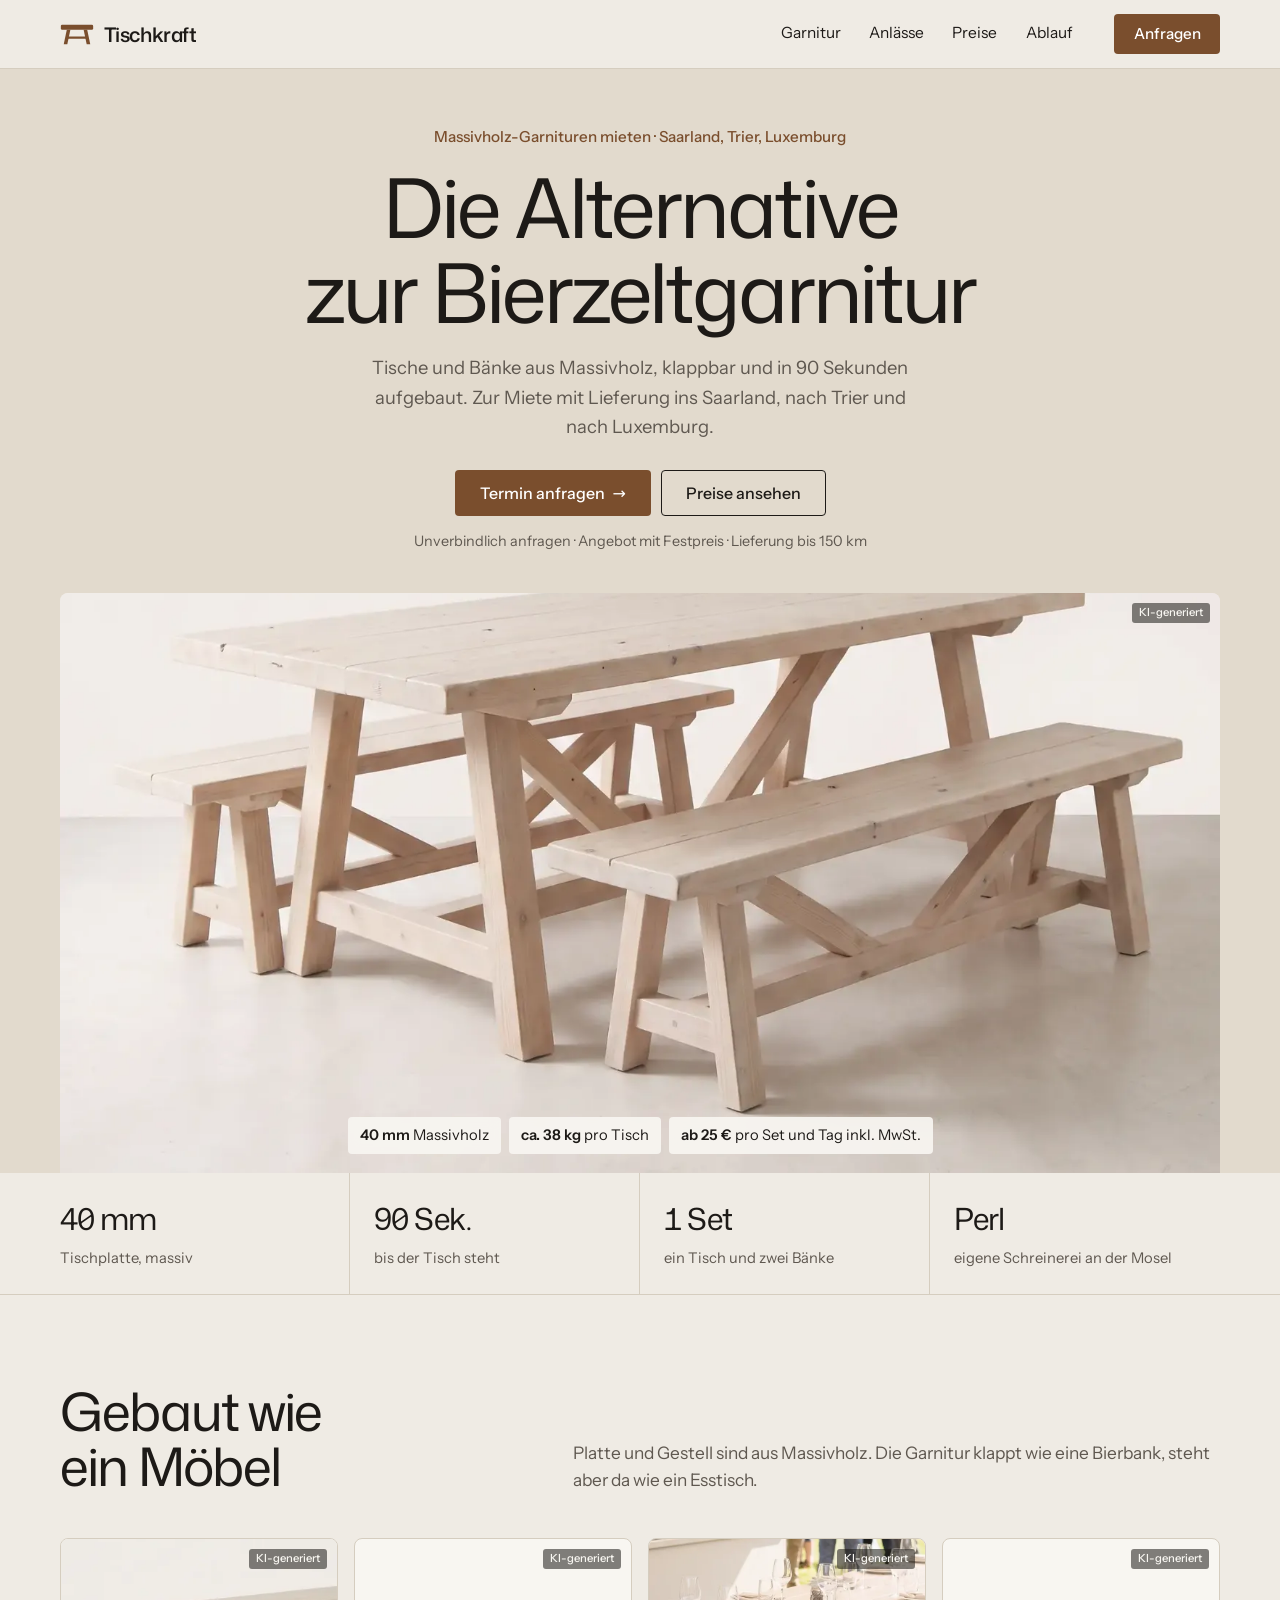
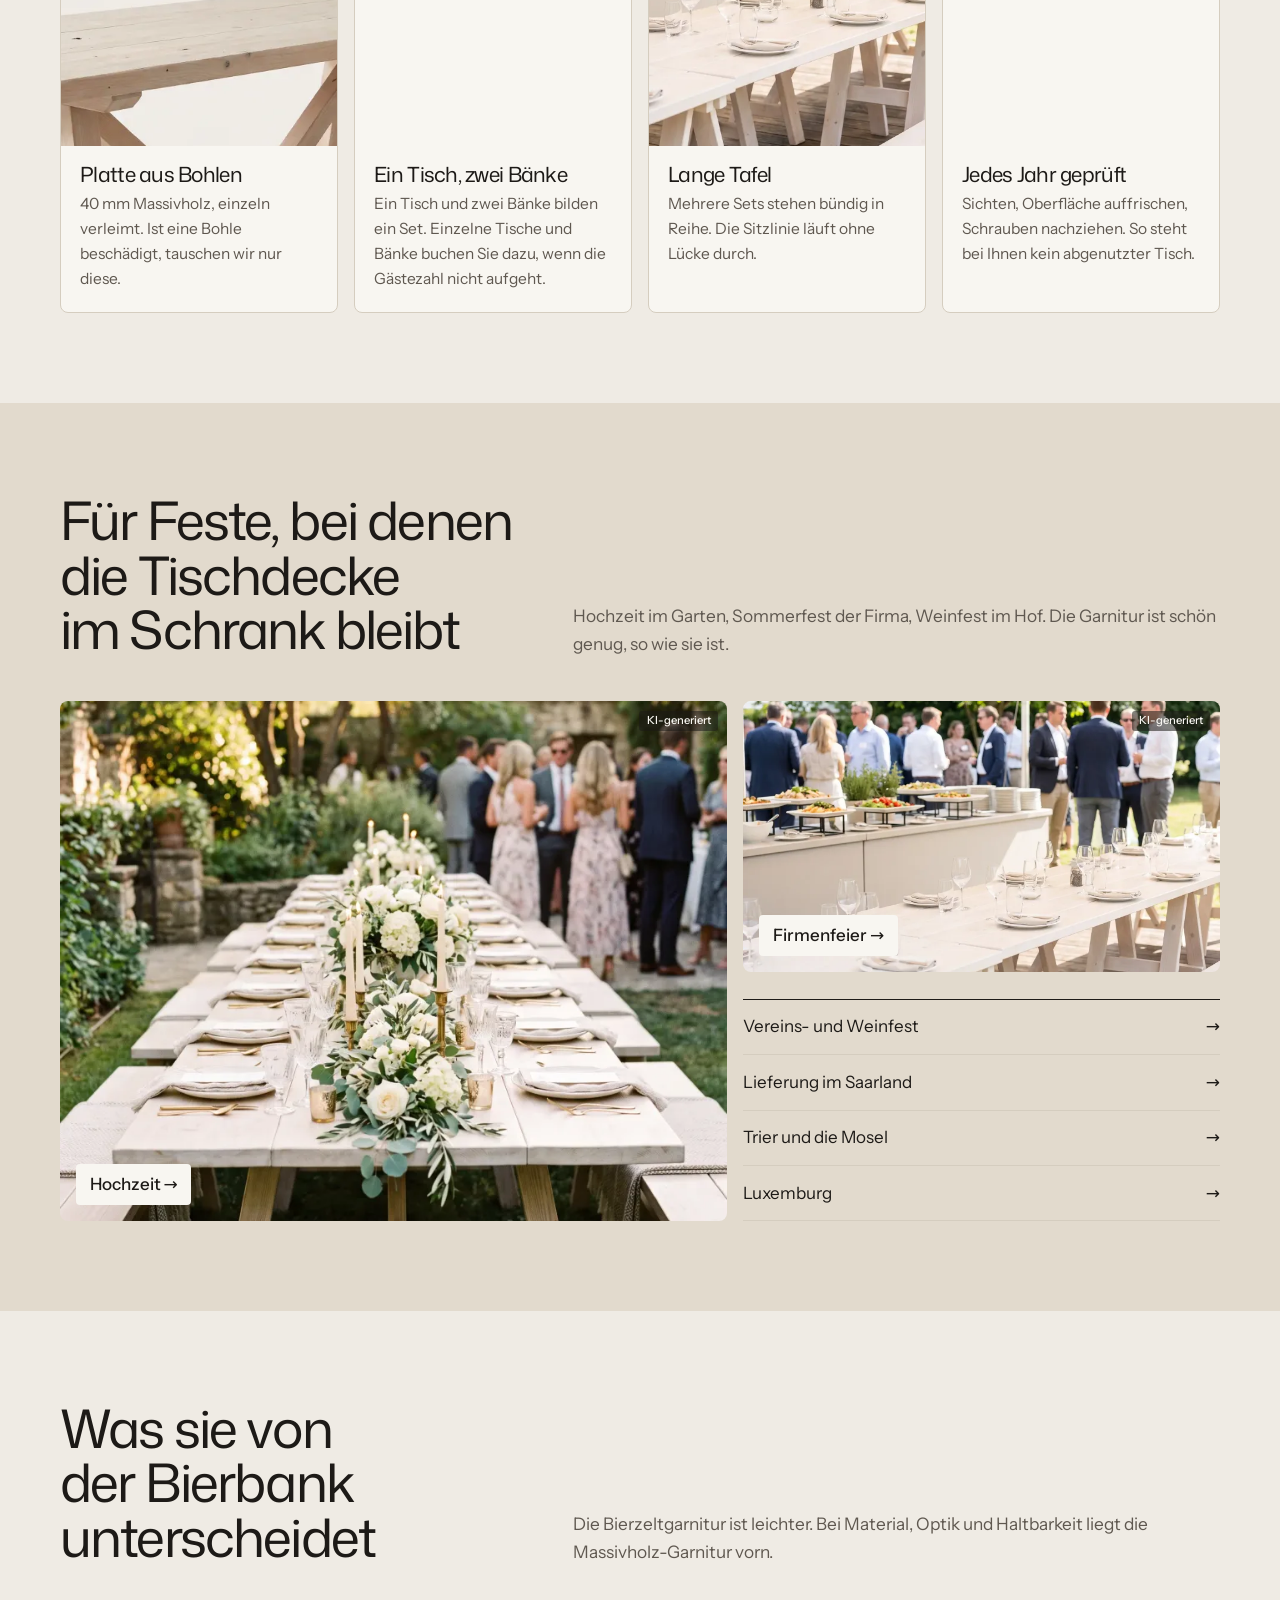
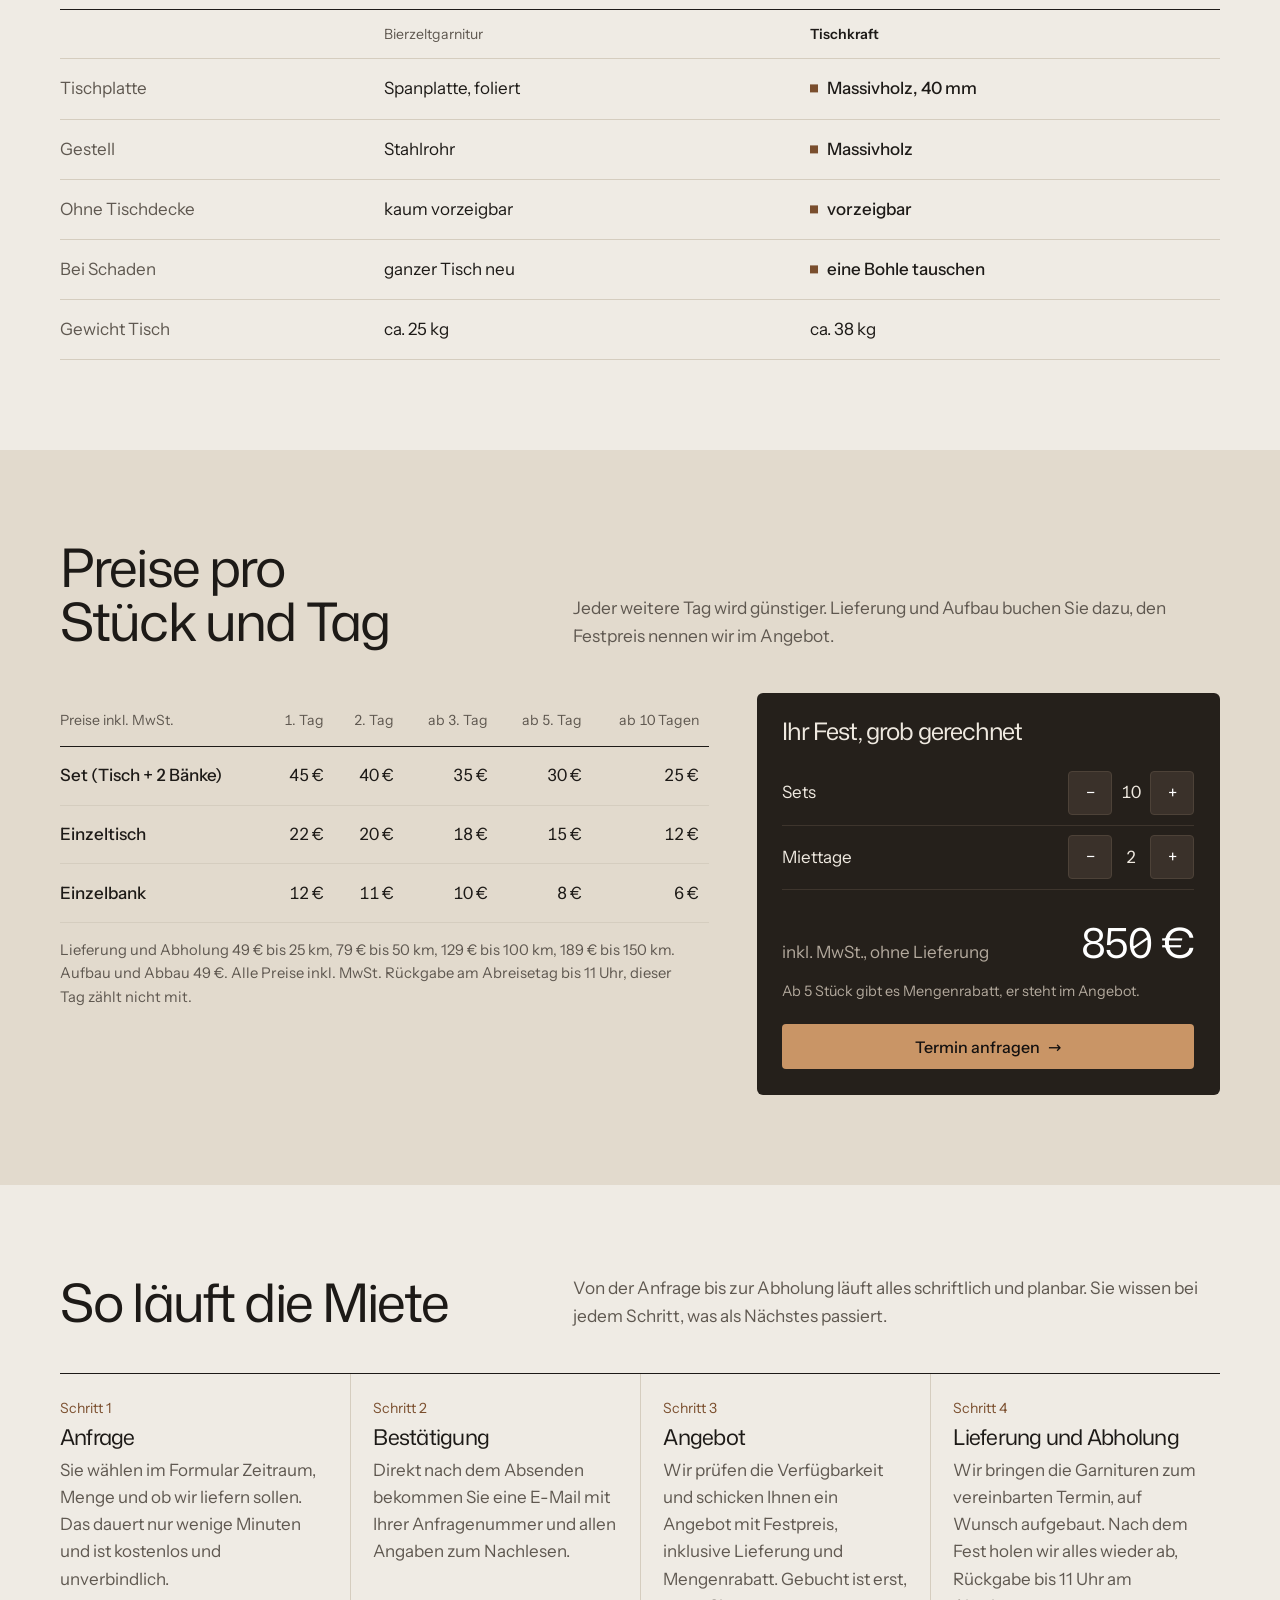
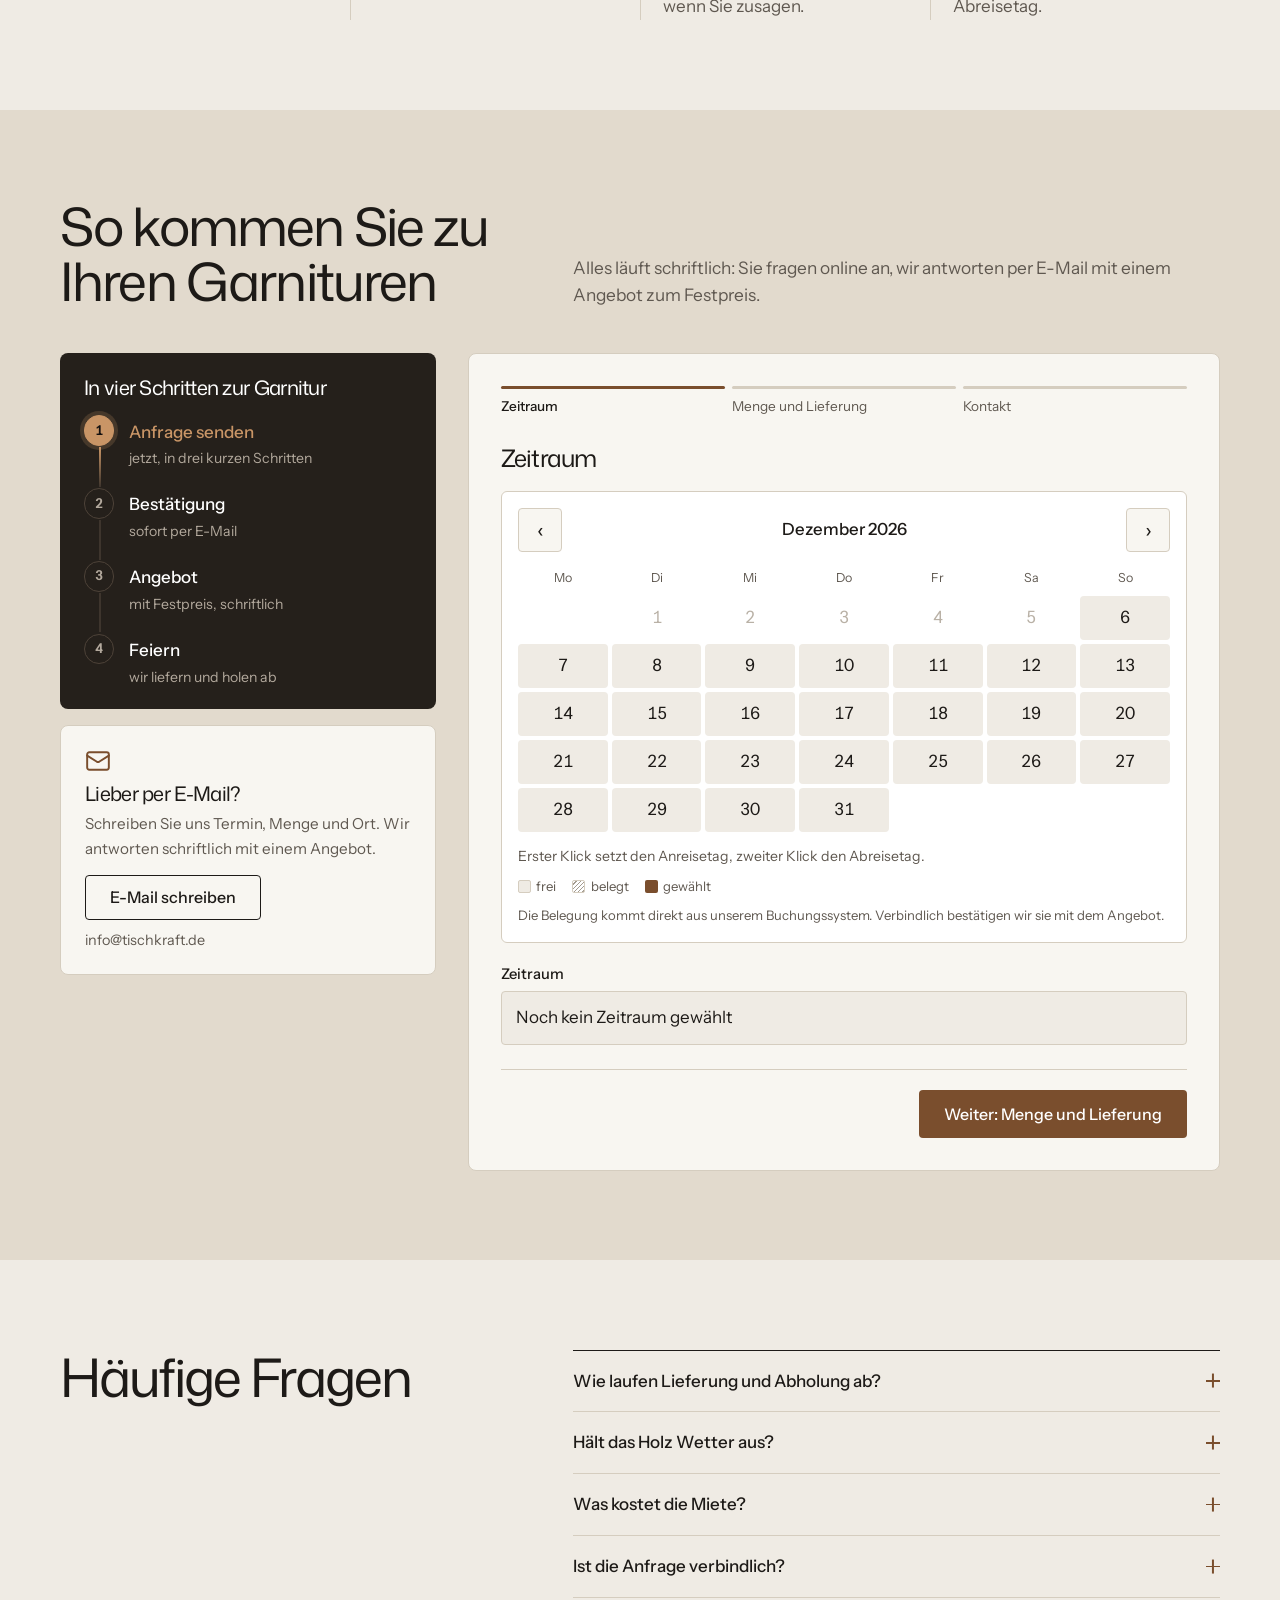
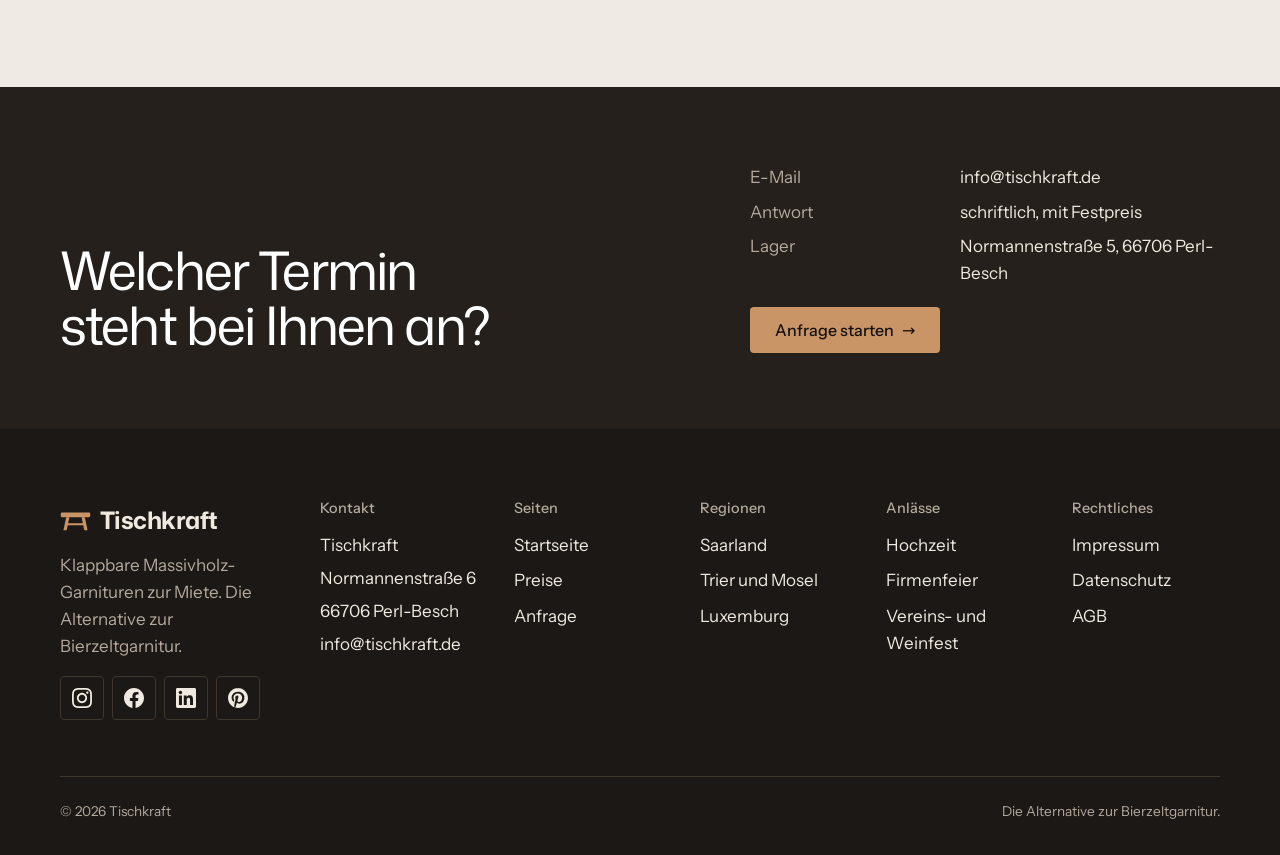
==== commit d5c73e0f: "Build von cba6031" ====
--- a/index.html
+++ b/index.html
@@ -1,3 +1,3 @@
-<!DOCTYPE html><html lang="de" data-astro-cid-5hce7sga> <head><meta charset="utf-8"><meta name="viewport" content="width=device-width, initial-scale=1"><title>Die Alternative zur Bierzeltgarnitur | Tischkraft</title><meta name="description" content="Klappbare Garnituren aus Massivholz zur Miete: 40 mm Platte, in 90 Sekunden aufgebaut, ohne Tischdecke vorzeigbar. Saarland, Trier und Luxemburg."><link rel="canonical" href="https://www.tischkraft.de/"><meta property="og:type" content="website"><meta property="og:locale" content="de_DE"><meta property="og:site_name" content="Tischkraft"><meta property="og:title" content="Die Alternative zur Bierzeltgarnitur | Tischkraft"><meta property="og:description" content="Klappbare Garnituren aus Massivholz zur Miete: 40 mm Platte, in 90 Sekunden aufgebaut, ohne Tischdecke vorzeigbar. Saarland, Trier und Luxemburg."><meta property="og:url" content="https://www.tischkraft.de/"><meta property="og:image" content="https://www.tischkraft.de/share.jpg"><meta property="og:image:alt" content="Tischkraft-Garnitur aus Massivholz: Tisch mit zwei Bänken"><meta name="twitter:card" content="summary_large_image"><meta name="twitter:title" content="Die Alternative zur Bierzeltgarnitur | Tischkraft"><meta name="twitter:description" content="Klappbare Garnituren aus Massivholz zur Miete: 40 mm Platte, in 90 Sekunden aufgebaut, ohne Tischdecke vorzeigbar. Saarland, Trier und Luxemburg."><meta name="twitter:image" content="https://www.tischkraft.de/share.jpg"><meta name="theme-color" content="#25201b"><link rel="icon" href="/favicon.svg" type="image/svg+xml"><link rel="icon" href="/favicon-48.png" sizes="48x48" type="image/png"><link rel="apple-touch-icon" href="/apple-touch-icon.png"><link rel="manifest" href="/site.webmanifest"><link rel="sitemap" href="/sitemap-index.xml"><script type="application/ld+json">{"@context":"https://schema.org","@graph":[{"@type":"LocalBusiness","@id":"https://www.tischkraft.de/#organization","name":"Tischkraft","description":"Vermietung klappbarer Massivholz-Garnituren (Tisch und zwei Bänke) aus eigener Schreinerei in Perl, mit Lieferung ins Saarland, nach Trier und nach Luxemburg. Die Alternative zur Bierzeltgarnitur.","url":"https://www.tischkraft.de","logo":"https://www.tischkraft.de/icon-512.png","image":"https://www.tischkraft.de/share.jpg","email":"info@tischkraft.de","contactPoint":{"@type":"ContactPoint","contactType":"customer service","email":"info@tischkraft.de","availableLanguage":["de"]},"priceRange":"6–45 € pro Stück und Tag inkl. MwSt.","sameAs":["https://www.instagram.com/tischkraft/","https://www.facebook.com/people/Tischkraft/61568313991481/","https://www.linkedin.com/company/105006661/"],"address":{"@type":"PostalAddress","streetAddress":"Normannenstraße 6","postalCode":"66706","addressLocality":"Perl-Besch","addressRegion":"Saarland","addressCountry":"DE"},"areaServed":[{"@type":"State","name":"Saarland"},{"@type":"State","name":"Rheinland-Pfalz"},{"@type":"Country","name":"Luxemburg"}]},{"@type":"WebSite","@id":"https://www.tischkraft.de/#website","url":"https://www.tischkraft.de","name":"Tischkraft","inLanguage":"de-DE","publisher":{"@id":"https://www.tischkraft.de/#organization"}},{"@type":"WebPage","@id":"https://www.tischkraft.de/#webpage","url":"https://www.tischkraft.de/","name":"Die Alternative zur Bierzeltgarnitur | Tischkraft","description":"Klappbare Garnituren aus Massivholz zur Miete: 40 mm Platte, in 90 Sekunden aufgebaut, ohne Tischdecke vorzeigbar. Saarland, Trier und Luxemburg.","inLanguage":"de-DE","isPartOf":{"@id":"https://www.tischkraft.de/#website"},"about":{"@id":"https://www.tischkraft.de/#organization"},"primaryImageOfPage":{"@type":"ImageObject","url":"https://www.tischkraft.de/share.jpg"}},{"@type":"Product","name":"Tischkraft Massivholz-Garnitur zur Miete","description":"Klappbare Garnitur aus Massivholz: Tisch mit 40 mm Massivholzplatte (ca. 38 kg) und zwei Bänke, in 90 Sekunden aufgebaut. Preise pro Stück und Tag inkl. MwSt., gestaffelt nach Miettagen.","image":"https://www.tischkraft.de/share.jpg","brand":{"@type":"Brand","name":"Tischkraft"},"material":"Massivholz","offers":[{"@type":"AggregateOffer","name":"Set (Tisch und zwei Bänke) pro Tag","priceCurrency":"EUR","lowPrice":25,"highPrice":45,"offerCount":5,"availability":"https://schema.org/InStock","businessFunction":"http://purl.org/goodrelations/v1#LeaseOut","seller":{"@id":"https://www.tischkraft.de/#organization"}},{"@type":"AggregateOffer","name":"Einzeltisch pro Tag","priceCurrency":"EUR","lowPrice":12,"highPrice":22,"offerCount":5,"availability":"https://schema.org/InStock","businessFunction":"http://purl.org/goodrelations/v1#LeaseOut","seller":{"@id":"https://www.tischkraft.de/#organization"}},{"@type":"AggregateOffer","name":"Einzelbank pro Tag","priceCurrency":"EUR","lowPrice":6,"highPrice":12,"offerCount":5,"availability":"https://schema.org/InStock","businessFunction":"http://purl.org/goodrelations/v1#LeaseOut","seller":{"@id":"https://www.tischkraft.de/#organization"}}]},{"@type":"FAQPage","mainEntity":[{"@type":"Question","name":"Wie laufen Lieferung und Abholung ab?","acceptedAnswer":{"@type":"Answer","text":"Wir liefern auf Termin und holen nach dem Anlass wieder ab. Sie geben Adresse und Zeitfenster an, wir stellen die Garnituren an einen ebenerdig erreichbaren Ort. Auf Wunsch bauen wir vor Ort auf und ab."}},{"@type":"Question","name":"Hält das Holz Wetter aus?","acceptedAnswer":{"@type":"Answer","text":"Die Garnitur ist für den Außeneinsatz an einzelnen Tagen gebaut, nicht für dauerhaftes Stehen im Freien. Regen und Sonne an einem Wochenende schaden nicht. Über Nacht und zwischen den Einsätzen lagern Sie trocken."}},{"@type":"Question","name":"Was kostet die Miete?","acceptedAnswer":{"@type":"Answer","text":"Ein Set aus Tisch und zwei Bänken kostet am ersten Tag 45 € inkl. MwSt., ab dem zweiten Tag wird jeder weitere Tag günstiger. Die ganze Staffel steht oben unter Preise."}},{"@type":"Question","name":"Ist die Anfrage verbindlich?","acceptedAnswer":{"@type":"Answer","text":"Nein. Sie wählen Zeitraum und Menge und senden die Anfrage. Erst wenn Sie unser Angebot annehmen, wird die Buchung verbindlich."}}]}]}</script><link rel="stylesheet" href="/_astro/firmenfeier.B2t3z-JE.css">
+<!DOCTYPE html><html lang="de" data-astro-cid-5hce7sga> <head><meta charset="utf-8"><meta name="viewport" content="width=device-width, initial-scale=1"><title>Die Alternative zur Bierzeltgarnitur | Tischkraft</title><meta name="description" content="Klappbare Garnituren aus Massivholz zur Miete: 40 mm Platte, in 90 Sekunden aufgebaut, ohne Tischdecke vorzeigbar. Saarland, Trier und Luxemburg."><link rel="canonical" href="https://tischkraft.de/"><meta property="og:type" content="website"><meta property="og:locale" content="de_DE"><meta property="og:site_name" content="Tischkraft"><meta property="og:title" content="Die Alternative zur Bierzeltgarnitur | Tischkraft"><meta property="og:description" content="Klappbare Garnituren aus Massivholz zur Miete: 40 mm Platte, in 90 Sekunden aufgebaut, ohne Tischdecke vorzeigbar. Saarland, Trier und Luxemburg."><meta property="og:url" content="https://tischkraft.de/"><meta property="og:image" content="https://tischkraft.de/share.jpg"><meta property="og:image:alt" content="Tischkraft-Garnitur aus Massivholz: Tisch mit zwei Bänken"><meta name="twitter:card" content="summary_large_image"><meta name="twitter:title" content="Die Alternative zur Bierzeltgarnitur | Tischkraft"><meta name="twitter:description" content="Klappbare Garnituren aus Massivholz zur Miete: 40 mm Platte, in 90 Sekunden aufgebaut, ohne Tischdecke vorzeigbar. Saarland, Trier und Luxemburg."><meta name="twitter:image" content="https://tischkraft.de/share.jpg"><meta name="theme-color" content="#25201b"><link rel="icon" href="/favicon.svg" type="image/svg+xml"><link rel="icon" href="/favicon-48.png" sizes="48x48" type="image/png"><link rel="apple-touch-icon" href="/apple-touch-icon.png"><link rel="manifest" href="/site.webmanifest"><link rel="sitemap" href="/sitemap-index.xml"><script type="application/ld+json">{"@context":"https://schema.org","@graph":[{"@type":"LocalBusiness","@id":"https://tischkraft.de/#organization","name":"Tischkraft","description":"Vermietung klappbarer Massivholz-Garnituren (Tisch und zwei Bänke) aus eigener Schreinerei in Perl, mit Lieferung ins Saarland, nach Trier und nach Luxemburg. Die Alternative zur Bierzeltgarnitur.","url":"https://tischkraft.de","logo":"https://tischkraft.de/icon-512.png","image":"https://tischkraft.de/share.jpg","email":"info@tischkraft.de","contactPoint":{"@type":"ContactPoint","contactType":"customer service","email":"info@tischkraft.de","availableLanguage":["de"]},"priceRange":"6–45 € pro Stück und Tag inkl. MwSt.","sameAs":["https://www.instagram.com/tischkraft/","https://www.facebook.com/people/Tischkraft/61568313991481/","https://www.linkedin.com/company/105006661/","https://de.pinterest.com/tischkraft/"],"address":{"@type":"PostalAddress","streetAddress":"Normannenstraße 6","postalCode":"66706","addressLocality":"Perl-Besch","addressRegion":"Saarland","addressCountry":"DE"},"areaServed":[{"@type":"State","name":"Saarland"},{"@type":"State","name":"Rheinland-Pfalz"},{"@type":"Country","name":"Luxemburg"}]},{"@type":"WebSite","@id":"https://tischkraft.de/#website","url":"https://tischkraft.de","name":"Tischkraft","inLanguage":"de-DE","publisher":{"@id":"https://tischkraft.de/#organization"}},{"@type":"WebPage","@id":"https://tischkraft.de/#webpage","url":"https://tischkraft.de/","name":"Die Alternative zur Bierzeltgarnitur | Tischkraft","description":"Klappbare Garnituren aus Massivholz zur Miete: 40 mm Platte, in 90 Sekunden aufgebaut, ohne Tischdecke vorzeigbar. Saarland, Trier und Luxemburg.","inLanguage":"de-DE","isPartOf":{"@id":"https://tischkraft.de/#website"},"about":{"@id":"https://tischkraft.de/#organization"},"primaryImageOfPage":{"@type":"ImageObject","url":"https://tischkraft.de/share.jpg"}},{"@type":"Product","name":"Tischkraft Massivholz-Garnitur zur Miete","description":"Klappbare Garnitur aus Massivholz: Tisch mit 40 mm Massivholzplatte (ca. 38 kg) und zwei Bänke, in 90 Sekunden aufgebaut. Preise pro Stück und Tag inkl. MwSt., gestaffelt nach Miettagen.","image":"https://tischkraft.de/share.jpg","brand":{"@type":"Brand","name":"Tischkraft"},"material":"Massivholz","offers":[{"@type":"AggregateOffer","name":"Set (Tisch und zwei Bänke) pro Tag","priceCurrency":"EUR","lowPrice":25,"highPrice":45,"offerCount":5,"availability":"https://schema.org/InStock","businessFunction":"http://purl.org/goodrelations/v1#LeaseOut","seller":{"@id":"https://tischkraft.de/#organization"}},{"@type":"AggregateOffer","name":"Einzeltisch pro Tag","priceCurrency":"EUR","lowPrice":12,"highPrice":22,"offerCount":5,"availability":"https://schema.org/InStock","businessFunction":"http://purl.org/goodrelations/v1#LeaseOut","seller":{"@id":"https://tischkraft.de/#organization"}},{"@type":"AggregateOffer","name":"Einzelbank pro Tag","priceCurrency":"EUR","lowPrice":6,"highPrice":12,"offerCount":5,"availability":"https://schema.org/InStock","businessFunction":"http://purl.org/goodrelations/v1#LeaseOut","seller":{"@id":"https://tischkraft.de/#organization"}}]},{"@type":"FAQPage","mainEntity":[{"@type":"Question","name":"Wie laufen Lieferung und Abholung ab?","acceptedAnswer":{"@type":"Answer","text":"Wir liefern auf Termin und holen nach dem Anlass wieder ab. Sie geben Adresse und Zeitfenster an, wir stellen die Garnituren an einen ebenerdig erreichbaren Ort. Auf Wunsch bauen wir vor Ort auf und ab."}},{"@type":"Question","name":"Hält das Holz Wetter aus?","acceptedAnswer":{"@type":"Answer","text":"Die Garnitur ist für den Außeneinsatz an einzelnen Tagen gebaut, nicht für dauerhaftes Stehen im Freien. Regen und Sonne an einem Wochenende schaden nicht. Über Nacht und zwischen den Einsätzen lagern Sie trocken."}},{"@type":"Question","name":"Was kostet die Miete?","acceptedAnswer":{"@type":"Answer","text":"Ein Set aus Tisch und zwei Bänken kostet am ersten Tag 45 € inkl. MwSt., ab dem zweiten Tag wird jeder weitere Tag günstiger. Die ganze Staffel steht oben unter Preise."}},{"@type":"Question","name":"Ist die Anfrage verbindlich?","acceptedAnswer":{"@type":"Answer","text":"Nein. Sie wählen Zeitraum und Menge und senden die Anfrage. Erst wenn Sie unser Angebot annehmen, wird die Buchung verbindlich."}}]}]}</script><link rel="stylesheet" href="/_astro/firmenfeier.B2t3z-JE.css">
 <link rel="stylesheet" href="/_astro/firmenfeier.CvhXvL6-.css">
-<link rel="stylesheet" href="/_astro/index.CC5WleeZ.css"></head> <body data-astro-cid-5hce7sga> <a class="skip-link" href="#inhalt" data-astro-cid-5hce7sga>Zum Inhalt springen</a> <header class="header" data-astro-cid-3ef6ksr2> <div class="bar" data-astro-cid-3ef6ksr2> <a class="brand" href="/" aria-label="Tischkraft – zur Startseite" data-astro-cid-3ef6ksr2> <svg class="tk-mark brand-mark" viewBox="0 0 40 28" height="24" width="34" aria-hidden="true" fill="currentColor"> <rect x="1" y="3" width="38" height="6" rx="1.5"></rect> <path d="M8 9h4.2l-3.6 17H4.4z"></path> <path d="M27.8 9H32l3.6 17h-4.2z"></path> <rect x="7.5" y="17" width="25" height="2.6" rx="1"></rect> </svg> <span class="brand-name" data-astro-cid-3ef6ksr2>Tischkraft</span> </a> <nav class="nav" aria-label="Hauptnavigation" data-astro-cid-3ef6ksr2> <a class="nav-link" href="/#garnitur" data-astro-cid-3ef6ksr2>Garnitur</a><a class="nav-link" href="/#anlaesse" data-astro-cid-3ef6ksr2>Anlässe</a><a class="nav-link" href="#preise" data-astro-cid-3ef6ksr2>Preise</a><a class="nav-link" href="#ablauf" data-astro-cid-3ef6ksr2>Ablauf</a> </nav> <a class="btn btn-primary nav-cta" href="#anfrage" data-astro-cid-3ef6ksr2>Anfragen</a> <button class="menu-btn" type="button" aria-expanded="false" aria-controls="menu-mobil" data-menu data-astro-cid-3ef6ksr2> <span class="menu-ic" aria-hidden="true" data-astro-cid-3ef6ksr2><span data-astro-cid-3ef6ksr2></span><span data-astro-cid-3ef6ksr2></span><span data-astro-cid-3ef6ksr2></span></span> <span class="sr-only" data-astro-cid-3ef6ksr2>Menü</span> </button> </div> <nav class="menu-mobil" id="menu-mobil" aria-label="Menü" hidden data-astro-cid-3ef6ksr2> <a href="/#garnitur" data-astro-cid-3ef6ksr2>Garnitur</a><a href="/#anlaesse" data-astro-cid-3ef6ksr2>Anlässe</a><a href="#preise" data-astro-cid-3ef6ksr2>Preise</a><a href="#ablauf" data-astro-cid-3ef6ksr2>Ablauf</a> </nav> </header> <script type="module">const d=document.querySelector("[data-menu]"),t=document.getElementById("menu-mobil");if(d&&t){const n=e=>{d.setAttribute("aria-expanded",String(e)),t.hidden=!e};d.addEventListener("click",()=>n(t.hidden)),t.querySelectorAll("a").forEach(e=>e.addEventListener("click",()=>n(!1))),document.addEventListener("keydown",e=>e.key==="Escape"&&n(!1))}</script>  <main id="inhalt" data-astro-cid-5hce7sga> <section class="hero" data-astro-cid-j7pv25f6> <div class="wrap hero-text" data-enter data-astro-cid-j7pv25f6> <p class="kicker" data-astro-cid-j7pv25f6>Massivholz-Garnituren mieten · Saarland, Trier, Luxemburg</p> <h1 data-astro-cid-j7pv25f6>Die Alternative zur Bierzeltgarnitur</h1> <p class="lead" data-astro-cid-j7pv25f6>Tische und Bänke aus Massivholz, klappbar und in 90 Sekunden aufgebaut. Zur Miete mit Lieferung ins Saarland, nach Trier und nach Luxemburg.</p> <div class="ctas" data-astro-cid-j7pv25f6> <a class="btn btn-primary" href="#anfrage" data-astro-cid-j7pv25f6>Termin anfragen <span class="arr" aria-hidden="true" data-astro-cid-j7pv25f6>→</span></a> <a class="btn btn-line" href="#preise" data-astro-cid-j7pv25f6>Preise ansehen</a> </div> <p class="assure" data-astro-cid-j7pv25f6>Unverbindlich anfragen · Angebot mit Festpreis · Lieferung bis 150 km</p> </div> <div class="wrap stage-wrap" data-astro-cid-j7pv25f6> <div class="stage zoomwrap" data-ki="KI-generiert" data-astro-cid-j7pv25f6> <img src="/_astro/hero-garnitur-freigestellt.BMPXR_lJ_Z2n5hy8.webp" srcset="/_astro/hero-garnitur-freigestellt.BMPXR_lJ_Z1iFMim.webp 480w, /_astro/hero-garnitur-freigestellt.BMPXR_lJ_13fB4B.webp 800w, /_astro/hero-garnitur-freigestellt.BMPXR_lJ_Z2wBR4J.webp 1200w, /_astro/hero-garnitur-freigestellt.BMPXR_lJ_Z10r61i.webp 1600w" alt="Tischkraft-Garnitur aus Massivholz: Tisch mit zwei Bänken" sizes="(max-width: 1320px) 100vw, 1240px" loading="eager" fetchpriority="high" decoding="async" width="1856" height="2304" class="zoom"> </div> <ul class="tags" data-astro-cid-j7pv25f6> <li data-astro-cid-j7pv25f6><b data-astro-cid-j7pv25f6>40 mm</b> Massivholz</li><li data-astro-cid-j7pv25f6><b data-astro-cid-j7pv25f6>ca. 38 kg</b> pro Tisch</li><li data-astro-cid-j7pv25f6><b data-astro-cid-j7pv25f6>ab 25 €</b> pro Set und Tag inkl. MwSt.</li> </ul> </div> </section> <div class="specs" data-astro-cid-j7pv25f6> <div class="wrap specs-grid" data-astro-cid-j7pv25f6> <div data-astro-cid-j7pv25f6><b data-astro-cid-j7pv25f6>40 mm</b><span data-astro-cid-j7pv25f6>Tischplatte, massiv</span></div><div data-astro-cid-j7pv25f6><b data-astro-cid-j7pv25f6>90 Sek.</b><span data-astro-cid-j7pv25f6>bis der Tisch steht</span></div><div data-astro-cid-j7pv25f6><b data-astro-cid-j7pv25f6>1 Set</b><span data-astro-cid-j7pv25f6>ein Tisch und zwei Bänke</span></div><div data-astro-cid-j7pv25f6><b data-astro-cid-j7pv25f6>Perl</b><span data-astro-cid-j7pv25f6>eigene Schreinerei an der Mosel</span></div> </div> </div> <section id="garnitur" class="blk" data-astro-cid-j7pv25f6> <div class="wrap" data-astro-cid-j7pv25f6> <div class="blk-head" data-astro-cid-j7pv25f6><h2 data-astro-cid-j7pv25f6>Gebaut wie ein Möbel</h2><p data-astro-cid-j7pv25f6>Platte und Gestell sind aus Massivholz. Die Garnitur klappt wie eine Bierbank, steht aber da wie ein Esstisch.</p></div> <div class="cards" data-astro-cid-j7pv25f6> <article class="card" data-astro-cid-j7pv25f6> <div class="card-pic zoomwrap" data-ki="KI-generiert" data-astro-cid-j7pv25f6><img src="/_astro/garnitur-holzunterbau.DPQJiaIP_Z1h14am.webp" srcset="/_astro/garnitur-holzunterbau.DPQJiaIP_22mlhd.webp 480w, /_astro/garnitur-holzunterbau.DPQJiaIP_ufxKv.webp 800w, /_astro/garnitur-holzunterbau.DPQJiaIP_1YMo0z.webp 1200w, /_astro/garnitur-holzunterbau.DPQJiaIP_mIguu.webp 1600w, /_astro/garnitur-holzunterbau.DPQJiaIP_ZtK1YQ.webp 2000w" alt="Tischplatte aus verleimten Bohlen" sizes="(max-width: 540px) 290vw, 870px" style="object-position:50% 22%;transform-origin:50% 22%;scale:2.9" loading="lazy" fetchpriority="auto" decoding="async" width="2528" height="1696" class="zoom crop"></div> <div class="card-body" data-astro-cid-j7pv25f6><h3 data-astro-cid-j7pv25f6>Platte aus Bohlen</h3><p data-astro-cid-j7pv25f6>40 mm Massivholz, einzeln verleimt. Ist eine Bohle beschädigt, tauschen wir nur diese.</p></div> </article><article class="card" data-astro-cid-j7pv25f6> <div class="card-pic zoomwrap" data-ki="KI-generiert" data-astro-cid-j7pv25f6><img src="/_astro/hero-garnitur-freigestellt.BMPXR_lJ_Z2n5hy8.webp" srcset="/_astro/hero-garnitur-freigestellt.BMPXR_lJ_Z1iFMim.webp 480w, /_astro/hero-garnitur-freigestellt.BMPXR_lJ_13fB4B.webp 800w, /_astro/hero-garnitur-freigestellt.BMPXR_lJ_Z2wBR4J.webp 1200w, /_astro/hero-garnitur-freigestellt.BMPXR_lJ_Z10r61i.webp 1600w" alt="Tisch mit zwei Bänken aus Massivholz" sizes="(max-width: 540px) 125vw, 375px" style="object-position:50% 62%;transform-origin:50% 62%;scale:1.25" loading="lazy" fetchpriority="auto" decoding="async" width="1856" height="2304" class="zoom crop"></div> <div class="card-body" data-astro-cid-j7pv25f6><h3 data-astro-cid-j7pv25f6>Ein Tisch, zwei Bänke</h3><p data-astro-cid-j7pv25f6>Ein Tisch und zwei Bänke bilden ein Set. Einzelne Tische und Bänke buchen Sie dazu, wenn die Gästezahl nicht aufgeht.</p></div> </article><article class="card" data-astro-cid-j7pv25f6> <div class="card-pic zoomwrap" data-ki="KI-generiert" data-astro-cid-j7pv25f6><img src="/_astro/anlass-firmenevent.hpF_h71x_dsvmo.webp" srcset="/_astro/anlass-firmenevent.hpF_h71x_Z1ChJO0.webp 480w, /_astro/anlass-firmenevent.hpF_h71x_uUQnx.webp 800w, /_astro/anlass-firmenevent.hpF_h71x_5InOM.webp 1200w, /_astro/anlass-firmenevent.hpF_h71x_Z22sN1g.webp 1600w" alt="Lange Tafel aus mehreren Tischen" sizes="(max-width: 540px) 190vw, 570px" style="object-position:80% 70%;transform-origin:80% 70%;scale:1.9" loading="lazy" fetchpriority="auto" decoding="async" width="1856" height="2304" class="zoom crop"></div> <div class="card-body" data-astro-cid-j7pv25f6><h3 data-astro-cid-j7pv25f6>Lange Tafel</h3><p data-astro-cid-j7pv25f6>Mehrere Sets stehen bündig in Reihe. Die Sitzlinie läuft ohne Lücke durch.</p></div> </article><article class="card" data-astro-cid-j7pv25f6> <div class="card-pic zoomwrap" data-ki="KI-generiert" data-astro-cid-j7pv25f6><img src="/_astro/garnitur-holzunterbau.DPQJiaIP_Z1h14am.webp" srcset="/_astro/garnitur-holzunterbau.DPQJiaIP_22mlhd.webp 480w, /_astro/garnitur-holzunterbau.DPQJiaIP_ufxKv.webp 800w, /_astro/garnitur-holzunterbau.DPQJiaIP_1YMo0z.webp 1200w, /_astro/garnitur-holzunterbau.DPQJiaIP_mIguu.webp 1600w, /_astro/garnitur-holzunterbau.DPQJiaIP_ZtK1YQ.webp 2000w" alt="Gestell aus Massivholz" sizes="(max-width: 540px) 230vw, 690px" style="object-position:30% 70%;transform-origin:30% 70%;scale:2.3" loading="lazy" fetchpriority="auto" decoding="async" width="2528" height="1696" class="zoom crop"></div> <div class="card-body" data-astro-cid-j7pv25f6><h3 data-astro-cid-j7pv25f6>Jedes Jahr geprüft</h3><p data-astro-cid-j7pv25f6>Sichten, Oberfläche auffrischen, Schrauben nachziehen. So steht bei Ihnen kein abgenutzter Tisch.</p></div> </article> </div> </div> </section> <section id="anlaesse" class="blk blk-sand" data-astro-cid-j7pv25f6> <div class="wrap" data-astro-cid-j7pv25f6> <div class="blk-head" data-astro-cid-j7pv25f6><h2 data-astro-cid-j7pv25f6>Für Feste, bei denen die Tischdecke im Schrank bleibt</h2><p data-astro-cid-j7pv25f6>Hochzeit im Garten, Sommerfest der Firma, Weinfest im Hof. Die Garnitur ist schön genug, so wie sie ist.</p></div> <div class="anl" data-astro-cid-j7pv25f6> <a class="anl-big zoomwrap" href="/hochzeit/" data-ki="KI-generiert" data-astro-cid-j7pv25f6> <img src="/_astro/anlass-hochzeit.Cw9wLnQR_Z1Aq5aN.webp" srcset="/_astro/anlass-hochzeit.Cw9wLnQR_2nJFhE.webp 480w, /_astro/anlass-hochzeit.Cw9wLnQR_4E6Cz.webp 800w, /_astro/anlass-hochzeit.Cw9wLnQR_Z1iNgdE.webp 1200w, /_astro/anlass-hochzeit.Cw9wLnQR_eJn2j.webp 1600w" alt="Hochzeitstafel aus Tischkraft-Garnituren im Garten" sizes="(max-width: 860px) 100vw, 720px" loading="lazy" fetchpriority="auto" decoding="async" width="1856" height="2304" class="zoom"> <span class="anl-label" data-astro-cid-j7pv25f6>Hochzeit <span aria-hidden="true" data-astro-cid-j7pv25f6>→</span></span> </a> <a class="anl-small zoomwrap" href="/firmenfeier/" data-ki="KI-generiert" data-astro-cid-j7pv25f6> <img src="/_astro/anlass-firmenevent.hpF_h71x_dsvmo.webp" srcset="/_astro/anlass-firmenevent.hpF_h71x_Z1ChJO0.webp 480w, /_astro/anlass-firmenevent.hpF_h71x_uUQnx.webp 800w, /_astro/anlass-firmenevent.hpF_h71x_5InOM.webp 1200w, /_astro/anlass-firmenevent.hpF_h71x_Z22sN1g.webp 1600w" alt="Firmenfeier mit Tischkraft-Garnituren" sizes="(max-width: 540px) 100vw, 520px" loading="lazy" fetchpriority="auto" decoding="async" width="1856" height="2304" class="zoom"> <span class="anl-label" data-astro-cid-j7pv25f6>Firmenfeier <span aria-hidden="true" data-astro-cid-j7pv25f6>→</span></span> </a> <ul class="link-list anl-links" data-astro-cid-j7pv25f6> <li data-astro-cid-j7pv25f6><a href="/vereinsfest/" data-astro-cid-j7pv25f6>Vereins- und Weinfest<span aria-hidden="true" data-astro-cid-j7pv25f6>→</span></a></li><li data-astro-cid-j7pv25f6><a href="/mieten/saarland/" data-astro-cid-j7pv25f6>Lieferung im Saarland<span aria-hidden="true" data-astro-cid-j7pv25f6>→</span></a></li><li data-astro-cid-j7pv25f6><a href="/mieten/trier/" data-astro-cid-j7pv25f6>Trier und die Mosel<span aria-hidden="true" data-astro-cid-j7pv25f6>→</span></a></li><li data-astro-cid-j7pv25f6><a href="/mieten/luxemburg/" data-astro-cid-j7pv25f6>Luxemburg<span aria-hidden="true" data-astro-cid-j7pv25f6>→</span></a></li> </ul> </div> </div> </section> <section class="blk" data-astro-cid-j7pv25f6> <div class="wrap" data-astro-cid-j7pv25f6> <div class="blk-head" data-astro-cid-j7pv25f6><h2 data-astro-cid-j7pv25f6>Was sie von der Bierbank unterscheidet</h2><p data-astro-cid-j7pv25f6>Die Bierzeltgarnitur ist leichter. Bei Material, Optik und Haltbarkeit liegt die Massivholz-Garnitur vorn.</p></div> <div class="vs" role="table" aria-label="Was sie von der Bierbank unterscheidet" data-astro-cid-j7pv25f6> <div class="vs-row vs-h" role="row" data-astro-cid-j7pv25f6><span role="columnheader" data-astro-cid-j7pv25f6></span><span role="columnheader" data-astro-cid-j7pv25f6>Bierzeltgarnitur</span><span role="columnheader" data-astro-cid-j7pv25f6><b data-astro-cid-j7pv25f6>Tischkraft</b></span></div> <div class="vs-row" role="row" data-astro-cid-j7pv25f6><span role="rowheader" data-astro-cid-j7pv25f6>Tischplatte</span><span role="cell" data-astro-cid-j7pv25f6>Spanplatte, foliert</span><span role="cell" class="us" data-astro-cid-j7pv25f6>Massivholz, 40 mm</span></div><div class="vs-row" role="row" data-astro-cid-j7pv25f6><span role="rowheader" data-astro-cid-j7pv25f6>Gestell</span><span role="cell" data-astro-cid-j7pv25f6>Stahlrohr</span><span role="cell" class="us" data-astro-cid-j7pv25f6>Massivholz</span></div><div class="vs-row" role="row" data-astro-cid-j7pv25f6><span role="rowheader" data-astro-cid-j7pv25f6>Ohne Tischdecke</span><span role="cell" data-astro-cid-j7pv25f6>kaum vorzeigbar</span><span role="cell" class="us" data-astro-cid-j7pv25f6>vorzeigbar</span></div><div class="vs-row" role="row" data-astro-cid-j7pv25f6><span role="rowheader" data-astro-cid-j7pv25f6>Bei Schaden</span><span role="cell" data-astro-cid-j7pv25f6>ganzer Tisch neu</span><span role="cell" class="us" data-astro-cid-j7pv25f6>eine Bohle tauschen</span></div><div class="vs-row" role="row" data-astro-cid-j7pv25f6><span role="rowheader" data-astro-cid-j7pv25f6>Gewicht Tisch</span><span role="cell" data-astro-cid-j7pv25f6>ca. 25 kg</span><span role="cell" data-astro-cid-j7pv25f6>ca. 38 kg</span></div> </div> </div> </section> <section id="preise" class="blk blk-sand" data-astro-cid-6366rumt> <div class="wrap" data-astro-cid-6366rumt> <div class="blk-head" data-astro-cid-6366rumt><h2 data-astro-cid-6366rumt>Preise pro Stück und Tag</h2><p data-astro-cid-6366rumt>Jeder weitere Tag wird günstiger. Lieferung und Aufbau buchen Sie dazu, den Festpreis nennen wir im Angebot.</p></div> <div class="price" data-astro-cid-6366rumt> <div data-astro-cid-6366rumt> <div class="tbl" data-astro-cid-6366rumt> <table data-astro-cid-6366rumt> <caption class="sr-only" data-astro-cid-6366rumt>Preise pro Stück und Tag</caption> <thead data-astro-cid-6366rumt><tr data-astro-cid-6366rumt><th scope="col" data-astro-cid-6366rumt><span class="lang" data-astro-cid-6366rumt>Preise inkl. MwSt.</span><span class="kurz" data-astro-cid-6366rumt>inkl. MwSt.</span></th><th scope="col" data-astro-cid-6366rumt><span class="lang" data-astro-cid-6366rumt>1. Tag</span><span class="kurz" data-astro-cid-6366rumt>1. Tag</span></th><th scope="col" data-astro-cid-6366rumt><span class="lang" data-astro-cid-6366rumt>2. Tag</span><span class="kurz" data-astro-cid-6366rumt>2. Tag</span></th><th scope="col" data-astro-cid-6366rumt><span class="lang" data-astro-cid-6366rumt>ab 3. Tag</span><span class="kurz" data-astro-cid-6366rumt>ab 3.</span></th><th scope="col" data-astro-cid-6366rumt><span class="lang" data-astro-cid-6366rumt>ab 5. Tag</span><span class="kurz" data-astro-cid-6366rumt>ab 5.</span></th><th scope="col" data-astro-cid-6366rumt><span class="lang" data-astro-cid-6366rumt>ab 10 Tagen</span><span class="kurz" data-astro-cid-6366rumt>ab 10.</span></th></tr></thead> <tbody data-astro-cid-6366rumt> <tr data-astro-cid-6366rumt><th scope="row" data-astro-cid-6366rumt><span class="lang" data-astro-cid-6366rumt>Set (Tisch + 2 Bänke)</span><span class="kurz" data-astro-cid-6366rumt>Set</span></th><td data-astro-cid-6366rumt>45 €</td><td data-astro-cid-6366rumt>40 €</td><td data-astro-cid-6366rumt>35 €</td><td data-astro-cid-6366rumt>30 €</td><td data-astro-cid-6366rumt>25 €</td></tr><tr data-astro-cid-6366rumt><th scope="row" data-astro-cid-6366rumt><span class="lang" data-astro-cid-6366rumt>Einzeltisch</span><span class="kurz" data-astro-cid-6366rumt>Tisch</span></th><td data-astro-cid-6366rumt>22 €</td><td data-astro-cid-6366rumt>20 €</td><td data-astro-cid-6366rumt>18 €</td><td data-astro-cid-6366rumt>15 €</td><td data-astro-cid-6366rumt>12 €</td></tr><tr data-astro-cid-6366rumt><th scope="row" data-astro-cid-6366rumt><span class="lang" data-astro-cid-6366rumt>Einzelbank</span><span class="kurz" data-astro-cid-6366rumt>Bank</span></th><td data-astro-cid-6366rumt>12 €</td><td data-astro-cid-6366rumt>11 €</td><td data-astro-cid-6366rumt>10 €</td><td data-astro-cid-6366rumt>8 €</td><td data-astro-cid-6366rumt>6 €</td></tr> </tbody> </table> </div> <p class="fine" data-astro-cid-6366rumt>Lieferung und Abholung 49 € bis 25 km, 79 € bis 50 km, 129 € bis 100 km, 189 € bis 150 km. Aufbau und Abbau 49 €. Alle Preise inkl. MwSt. Rückgabe am Abreisetag bis 11 Uhr, dieser Tag zählt nicht mit.</p> </div> <div class="calc" data-rechner data-rates="[45,40,35,30,25]" data-sets="10" data-tage="2" data-astro-cid-6366rumt> <h3 data-astro-cid-6366rumt>Ihr Fest, grob gerechnet</h3> <div class="calc-row" data-astro-cid-6366rumt><span id="lbl-sets" data-astro-cid-6366rumt>Sets</span> <span class="step" data-astro-cid-6366rumt><button type="button" data-k="set" data-d="-1" aria-label="Sets weniger" data-astro-cid-6366rumt>−</button><output data-o="set" aria-labelledby="lbl-sets" data-astro-cid-6366rumt>10</output><button type="button" data-k="set" data-d="1" aria-label="Sets mehr" data-astro-cid-6366rumt>+</button></span></div> <div class="calc-row" data-astro-cid-6366rumt><span id="lbl-tage" data-astro-cid-6366rumt>Miettage</span> <span class="step" data-astro-cid-6366rumt><button type="button" data-k="tage" data-d="-1" aria-label="Miettage weniger" data-astro-cid-6366rumt>−</button><output data-o="tage" aria-labelledby="lbl-tage" data-astro-cid-6366rumt>2</output><button type="button" data-k="tage" data-d="1" aria-label="Miettage mehr" data-astro-cid-6366rumt>+</button></span></div> <div class="calc-sum" data-astro-cid-6366rumt><span data-astro-cid-6366rumt>inkl. MwSt., ohne Lieferung</span><b data-o="sum" aria-live="polite" data-astro-cid-6366rumt>850 €</b></div> <p class="calc-fine" data-astro-cid-6366rumt>Ab 5 Stück gibt es Mengenrabatt, er steht im Angebot.</p> <a class="btn btn-hi calc-btn" href="#anfrage" data-astro-cid-6366rumt>Termin anfragen <span class="arr" aria-hidden="true" data-astro-cid-6366rumt>→</span></a> </div> </div> </div> </section> <script type="module" src="/_astro/PreisBlock.astro_astro_type_script_index_0_lang._vf2Koi_.js"></script>  <section id="ablauf" class="blk" data-astro-cid-klvwrq4m> <div class="wrap" data-astro-cid-klvwrq4m> <div class="blk-head" data-astro-cid-klvwrq4m><h2 data-astro-cid-klvwrq4m>So läuft die Miete</h2><p data-astro-cid-klvwrq4m>Von der Anfrage bis zur Abholung läuft alles schriftlich und planbar. Sie wissen bei jedem Schritt, was als Nächstes passiert.</p></div> <ol class="ruled" data-astro-cid-klvwrq4m> <li data-astro-cid-klvwrq4m><small data-astro-cid-klvwrq4m>Schritt 1</small><h3 data-astro-cid-klvwrq4m>Anfrage</h3><p data-astro-cid-klvwrq4m>Sie wählen im Formular Zeitraum, Menge und ob wir liefern sollen. Das dauert nur wenige Minuten und ist kostenlos und unverbindlich.</p></li><li data-astro-cid-klvwrq4m><small data-astro-cid-klvwrq4m>Schritt 2</small><h3 data-astro-cid-klvwrq4m>Bestätigung</h3><p data-astro-cid-klvwrq4m>Direkt nach dem Absenden bekommen Sie eine E-Mail mit Ihrer Anfragenummer und allen Angaben zum Nachlesen.</p></li><li data-astro-cid-klvwrq4m><small data-astro-cid-klvwrq4m>Schritt 3</small><h3 data-astro-cid-klvwrq4m>Angebot</h3><p data-astro-cid-klvwrq4m>Wir prüfen die Verfügbarkeit und schicken Ihnen ein Angebot mit Festpreis, inklusive Lieferung und Mengenrabatt. Gebucht ist erst, wenn Sie zusagen.</p></li><li data-astro-cid-klvwrq4m><small data-astro-cid-klvwrq4m>Schritt 4</small><h3 data-astro-cid-klvwrq4m>Lieferung und Abholung</h3><p data-astro-cid-klvwrq4m>Wir bringen die Garnituren zum vereinbarten Termin, auf Wunsch aufgebaut. Nach dem Fest holen wir alles wieder ab, Rückgabe bis 11 Uhr am Abreisetag.</p></li> </ol> </div> </section>  <section id="anfrage" class="blk blk-sand" data-astro-cid-z6ic5kke> <div class="wrap" data-astro-cid-z6ic5kke> <div class="blk-head" data-astro-cid-z6ic5kke><h2 data-astro-cid-z6ic5kke>So kommen Sie zu Ihren Garnituren</h2><p data-astro-cid-z6ic5kke>Alles läuft schriftlich: Sie fragen online an, wir antworten per E-Mail mit einem Angebot zum Festpreis.</p></div> <div class="grid" data-astro-cid-z6ic5kke> <aside class="seite" data-astro-cid-z6ic5kke> <div class="weg" data-astro-cid-z6ic5kke> <h3 data-astro-cid-z6ic5kke>In vier Schritten zur Garnitur</h3> <ol data-astro-cid-z6ic5kke> <li class="jetzt" data-astro-cid-z6ic5kke> <span class="nr" aria-hidden="true" data-astro-cid-z6ic5kke>1</span> <span class="txt" data-astro-cid-z6ic5kke><b data-astro-cid-z6ic5kke>Anfrage senden</b><small data-astro-cid-z6ic5kke>jetzt, in drei kurzen Schritten</small></span> </li><li data-astro-cid-z6ic5kke> <span class="nr" aria-hidden="true" data-astro-cid-z6ic5kke>2</span> <span class="txt" data-astro-cid-z6ic5kke><b data-astro-cid-z6ic5kke>Bestätigung</b><small data-astro-cid-z6ic5kke>sofort per E-Mail</small></span> </li><li data-astro-cid-z6ic5kke> <span class="nr" aria-hidden="true" data-astro-cid-z6ic5kke>3</span> <span class="txt" data-astro-cid-z6ic5kke><b data-astro-cid-z6ic5kke>Angebot</b><small data-astro-cid-z6ic5kke>mit Festpreis, schriftlich</small></span> </li><li data-astro-cid-z6ic5kke> <span class="nr" aria-hidden="true" data-astro-cid-z6ic5kke>4</span> <span class="txt" data-astro-cid-z6ic5kke><b data-astro-cid-z6ic5kke>Feiern</b><small data-astro-cid-z6ic5kke>wir liefern und holen ab</small></span> </li> </ol> </div> <div class="mail" data-astro-cid-z6ic5kke> <svg class="mail-ico" viewBox="0 0 24 24" width="26" height="26" fill="none" stroke="currentColor" stroke-width="1.8" stroke-linecap="round" stroke-linejoin="round" aria-hidden="true" data-astro-cid-z6ic5kke><path d="m22 7l-8.991 5.727a2 2 0 0 1-2.009 0L2 7" data-astro-cid-z6ic5kke></path><rect width="20" height="16" x="2" y="4" rx="2" data-astro-cid-z6ic5kke></rect></svg> <h3 data-astro-cid-z6ic5kke>Lieber per E-Mail?</h3> <p data-astro-cid-z6ic5kke>Schreiben Sie uns Termin, Menge und Ort. Wir antworten schriftlich mit einem Angebot.</p> <a class="btn btn-line mail-btn" href="mailto:info@tischkraft.de" data-astro-cid-z6ic5kke>E-Mail schreiben</a> <span class="mail-adr" data-astro-cid-z6ic5kke>info@tischkraft.de</span> </div> </aside> <div class="mietform" id="mietform" data-astro-cid-rlzvurd2>  <ol class="stepbar" data-astro-cid-rlzvurd2> <li class="stepbar-item" data-stepbar="1" data-astro-cid-rlzvurd2> <span class="stepbar-num" data-astro-cid-rlzvurd2>1</span> <span class="stepbar-label" data-astro-cid-rlzvurd2>Zeitraum</span> </li><li class="stepbar-item" data-stepbar="2" data-astro-cid-rlzvurd2> <span class="stepbar-num" data-astro-cid-rlzvurd2>2</span> <span class="stepbar-label" data-astro-cid-rlzvurd2>Menge und Lieferung</span> </li><li class="stepbar-item" data-stepbar="3" data-astro-cid-rlzvurd2> <span class="stepbar-num" data-astro-cid-rlzvurd2>3</span> <span class="stepbar-label" data-astro-cid-rlzvurd2>Kontakt</span> </li> </ol> <form class="anfrage-form" data-form novalidate data-astro-cid-rlzvurd2> <p class="err-summary" data-err-summary role="alert" hidden data-astro-cid-rlzvurd2>Bitte prüfen Sie die markierten Felder.</p>  <div class="hp" aria-hidden="true" data-astro-cid-rlzvurd2> <label for="mf-hp" data-astro-cid-rlzvurd2>Website</label> <input type="text" id="mf-hp" name="hp_website" tabindex="-1" autocomplete="off" data-astro-cid-rlzvurd2> </div>  <section class="step" data-step="1" data-astro-cid-rlzvurd2> <h3 class="step-head" data-astro-cid-rlzvurd2>Zeitraum</h3> <div class="cal" aria-label="Zeitraum wählen" data-astro-cid-rlzvurd2> <div class="cal-top" data-astro-cid-rlzvurd2> <button type="button" class="cal-nav" data-nav="prev" aria-label="Voriger Monat" data-astro-cid-rlzvurd2> <span aria-hidden="true" data-astro-cid-rlzvurd2>‹</span> </button> <strong class="cal-title" data-cal-title aria-live="polite" data-astro-cid-rlzvurd2></strong> <button type="button" class="cal-nav" data-nav="next" aria-label="Nächster Monat" data-astro-cid-rlzvurd2> <span aria-hidden="true" data-astro-cid-rlzvurd2>›</span> </button> </div> <div class="cal-weekdays" aria-hidden="true" data-astro-cid-rlzvurd2> <span data-astro-cid-rlzvurd2>Mo</span><span data-astro-cid-rlzvurd2>Di</span><span data-astro-cid-rlzvurd2>Mi</span><span data-astro-cid-rlzvurd2>Do</span><span data-astro-cid-rlzvurd2>Fr</span><span data-astro-cid-rlzvurd2>Sa</span><span data-astro-cid-rlzvurd2>So</span> </div> <div class="cal-grid" data-cal-grid role="group" aria-label="Zeitraum wählen" data-astro-cid-rlzvurd2></div> <p class="cal-hint" data-astro-cid-rlzvurd2>Erster Klick setzt den Anreisetag, zweiter Klick den Abreisetag.</p> <ul class="cal-legend" data-astro-cid-rlzvurd2> <li data-astro-cid-rlzvurd2><span class="dot dot-free" data-astro-cid-rlzvurd2></span>frei</li> <li data-astro-cid-rlzvurd2><span class="dot dot-busy" data-astro-cid-rlzvurd2></span>belegt</li> <li data-astro-cid-rlzvurd2><span class="dot dot-sel" data-astro-cid-rlzvurd2></span>gewählt</li> </ul> <p class="cal-note" data-astro-cid-rlzvurd2>Die Belegung kommt direkt aus unserem Buchungssystem. Verbindlich bestätigen wir sie mit dem Angebot.</p> </div> <div class="selected-range" data-selected-range data-astro-cid-rlzvurd2> <span class="sr-label" data-astro-cid-rlzvurd2>Zeitraum</span> <span class="sr-value" data-range-text data-astro-cid-rlzvurd2>Noch kein Zeitraum gewählt</span> </div> <input type="hidden" name="von" data-von data-astro-cid-rlzvurd2> <input type="hidden" name="bis" data-bis data-astro-cid-rlzvurd2> </section>  <section class="step" data-step="2" hidden data-astro-cid-rlzvurd2> <h3 class="step-head" data-astro-cid-rlzvurd2>Menge und Lieferung</h3> <fieldset class="field menge" data-astro-cid-rlzvurd2> <legend data-astro-cid-rlzvurd2>Menge <span class="req" data-astro-cid-rlzvurd2>*</span></legend> <p class="menge-hint" data-astro-cid-rlzvurd2>Ein Set besteht aus einem Tisch und zwei Bänken. Einzelteile bei Bedarf zusätzlich.</p> <div class="menge-grid" data-astro-cid-rlzvurd2> <div class="menge-item" data-astro-cid-rlzvurd2> <label for="mf-sets" data-astro-cid-rlzvurd2>Sets (Tisch + 2 Bänke)</label> <input id="mf-sets" name="sets" type="number" min="0" inputmode="numeric" value="0" data-avail-key="holz-set" data-astro-cid-rlzvurd2> <span class="avail" data-avail="holz-set" data-astro-cid-rlzvurd2>Zeitraum wählen, dann sehen Sie die verfügbare Anzahl.</span> </div><div class="menge-item" data-astro-cid-rlzvurd2> <label for="mf-tische" data-astro-cid-rlzvurd2>Einzeltische</label> <input id="mf-tische" name="tische" type="number" min="0" inputmode="numeric" value="0" data-avail-key="holz-tisch" data-astro-cid-rlzvurd2> <span class="avail" data-avail="holz-tisch" data-astro-cid-rlzvurd2>Zeitraum wählen, dann sehen Sie die verfügbare Anzahl.</span> </div><div class="menge-item" data-astro-cid-rlzvurd2> <label for="mf-baenke" data-astro-cid-rlzvurd2>Einzelbänke</label> <input id="mf-baenke" name="baenke" type="number" min="0" inputmode="numeric" value="0" data-avail-key="holz-bank" data-astro-cid-rlzvurd2> <span class="avail" data-avail="holz-bank" data-astro-cid-rlzvurd2>Zeitraum wählen, dann sehen Sie die verfügbare Anzahl.</span> </div> </div> <span class="err err-menge" data-err-menge data-astro-cid-rlzvurd2></span> <p class="menge-kontakt" data-menge-kontakt hidden data-astro-cid-rlzvurd2> Mehr benötigt als aktuell verfügbar? <a href="mailto:info@tischkraft.de" data-astro-cid-rlzvurd2>Schreiben Sie uns</a> – wir prüfen, was für Ihren Termin möglich ist. </p> </fieldset> <fieldset class="field zusatz" data-astro-cid-rlzvurd2> <legend data-astro-cid-rlzvurd2>Zusatzleistungen</legend> <label class="check" data-astro-cid-rlzvurd2> <input type="checkbox" name="zusatz" value="Lieferung und Abholung" id="mf-zusatz-0" data-astro-cid-rlzvurd2> <span data-astro-cid-rlzvurd2>Lieferung und Abholung <span class="zusatz-preis" data-zusatz-key="Lieferung und Abholung" data-astro-cid-rlzvurd2>· ab 49 € inkl. MwSt.</span></span> </label><label class="check" data-astro-cid-rlzvurd2> <input type="checkbox" name="zusatz" value="Aufbau und Abbau vor Ort" id="mf-zusatz-1" data-astro-cid-rlzvurd2> <span data-astro-cid-rlzvurd2>Aufbau und Abbau vor Ort <span class="zusatz-preis" data-zusatz-key="Aufbau und Abbau vor Ort" data-astro-cid-rlzvurd2>· 49 € inkl. MwSt.</span></span> </label> <p class="zusatz-note" data-astro-cid-rlzvurd2>Aufbau und Abbau ist nur zusammen mit Lieferung buchbar.</p> </fieldset>  <fieldset class="field adr" data-lieferblock hidden data-astro-cid-rlzvurd2> <legend data-astro-cid-rlzvurd2>Lieferadresse</legend> <p class="adr-note" data-astro-cid-rlzvurd2>Wird für die Berechnung des Lieferpreises benötigt.</p> <div class="field" data-field="l-strasse" data-astro-cid-rlzvurd2> <label for="mf-l-strasse" data-astro-cid-rlzvurd2>Straße und Hausnummer <span class="req" data-astro-cid-rlzvurd2>*</span></label> <input id="mf-l-strasse" name="liefer_strasse" type="text" autocomplete="street-address" data-astro-cid-rlzvurd2> <span class="err" data-err data-astro-cid-rlzvurd2></span> </div> <div class="field-row" data-astro-cid-rlzvurd2> <div class="field field-plz" data-field="l-plz" data-astro-cid-rlzvurd2> <label for="mf-l-plz" data-astro-cid-rlzvurd2>PLZ <span class="req" data-astro-cid-rlzvurd2>*</span></label> <input id="mf-l-plz" name="liefer_plz" type="text" inputmode="numeric" autocomplete="postal-code" maxlength="5" data-astro-cid-rlzvurd2> <span class="err" data-err data-astro-cid-rlzvurd2></span> </div> <div class="field" data-field="l-ort" data-astro-cid-rlzvurd2> <label for="mf-l-ort" data-astro-cid-rlzvurd2>Ort <span class="req" data-astro-cid-rlzvurd2>*</span></label> <input id="mf-l-ort" name="liefer_ort" type="text" autocomplete="address-level2" data-astro-cid-rlzvurd2> <span class="err" data-err data-astro-cid-rlzvurd2></span> </div> </div> </fieldset> </section>  <section class="step" data-step="3" hidden data-astro-cid-rlzvurd2> <h3 class="step-head" data-astro-cid-rlzvurd2>Kontakt</h3> <div class="field" data-field="name" data-astro-cid-rlzvurd2> <label for="mf-name" data-astro-cid-rlzvurd2>Name <span class="req" data-astro-cid-rlzvurd2>*</span></label> <input id="mf-name" name="name" type="text" autocomplete="name" required data-astro-cid-rlzvurd2> <span class="err" data-err data-astro-cid-rlzvurd2></span> </div> <div class="field" data-field="email" data-astro-cid-rlzvurd2> <label for="mf-email" data-astro-cid-rlzvurd2>E-Mail <span class="req" data-astro-cid-rlzvurd2>*</span></label> <input id="mf-email" name="email" type="email" autocomplete="email" required data-astro-cid-rlzvurd2> <span class="err" data-err data-astro-cid-rlzvurd2></span> </div>  <div class="rechnungblock" data-astro-cid-rlzvurd2> <label class="check" data-rechnung-gleich-wrap hidden data-astro-cid-rlzvurd2> <input type="checkbox" name="rechnung_gleich" id="mf-rechnung-gleich" data-rechnung-gleich checked data-astro-cid-rlzvurd2> <span data-astro-cid-rlzvurd2>Rechnungsadresse entspricht der Lieferadresse</span> </label> <fieldset class="field adr" data-rechnungsadresse data-astro-cid-rlzvurd2> <legend data-astro-cid-rlzvurd2>Rechnungsadresse</legend> <div class="field" data-field="strasse" data-astro-cid-rlzvurd2> <label for="mf-strasse" data-astro-cid-rlzvurd2>Straße und Hausnummer <span class="req" data-astro-cid-rlzvurd2>*</span></label> <input id="mf-strasse" name="strasse" type="text" autocomplete="street-address" required data-astro-cid-rlzvurd2> <span class="err" data-err data-astro-cid-rlzvurd2></span> </div> <div class="field-row" data-astro-cid-rlzvurd2> <div class="field field-plz" data-field="plz" data-astro-cid-rlzvurd2> <label for="mf-plz" data-astro-cid-rlzvurd2>PLZ <span class="req" data-astro-cid-rlzvurd2>*</span></label> <input id="mf-plz" name="plz" type="text" inputmode="numeric" autocomplete="postal-code" maxlength="5" required data-astro-cid-rlzvurd2> <span class="err" data-err data-astro-cid-rlzvurd2></span> </div> <div class="field" data-field="ort" data-astro-cid-rlzvurd2> <label for="mf-ort" data-astro-cid-rlzvurd2>Ort <span class="req" data-astro-cid-rlzvurd2>*</span></label> <input id="mf-ort" name="ort" type="text" autocomplete="address-level2" required data-astro-cid-rlzvurd2> <span class="err" data-err data-astro-cid-rlzvurd2></span> </div> </div> </fieldset> </div> <div class="field" data-field="nachricht" data-astro-cid-rlzvurd2> <label for="mf-msg" data-astro-cid-rlzvurd2>Nachricht (optional)</label> <textarea id="mf-msg" name="nachricht" rows="3" placeholder="Besonderheiten, Zufahrt, Uhrzeit ..." data-astro-cid-rlzvurd2></textarea> </div> <div class="consent" data-field="datenschutz" data-astro-cid-rlzvurd2> <label class="check" data-astro-cid-rlzvurd2> <input type="checkbox" name="datenschutz" id="mf-datenschutz" required data-astro-cid-rlzvurd2> <span data-astro-cid-rlzvurd2> Ich habe die <a href="/datenschutz/" data-astro-cid-rlzvurd2>Datenschutzerklärung</a> und die <a href="/agb/" data-astro-cid-rlzvurd2>AGB mit Widerrufsbelehrung</a> gelesen und bin mit der Bearbeitung meiner Anfrage einverstanden. <span class="req" data-astro-cid-rlzvurd2>*</span> </span> </label> <span class="err" data-err data-astro-cid-rlzvurd2></span> </div> </section>  <div class="preis" data-preis hidden aria-live="polite" data-astro-cid-rlzvurd2> <div class="preis-top" data-astro-cid-rlzvurd2> <span class="preis-heading" data-astro-cid-rlzvurd2>Preisschätzung</span> <span class="preis-naechte" data-preis-naechte data-astro-cid-rlzvurd2></span> </div> <ul class="preis-lines" data-preis-lines data-astro-cid-rlzvurd2></ul> <div class="preis-sum" data-astro-cid-rlzvurd2> <span data-astro-cid-rlzvurd2>Geschätzter Gesamtpreis inkl. MwSt.</span> <strong data-preis-total data-astro-cid-rlzvurd2></strong> </div> <p class="preis-hint" data-astro-cid-rlzvurd2>Unverbindliche Schätzung nach Tagesstaffel, alle Preise inkl. MwSt. Den genauen Lieferpreis und mögliche Mengenrabatte nennen wir im verbindlichen Angebot. Rückgabe am Abreisetag bis 11 Uhr, dieser Tag zählt nicht mit.</p> </div> <p class="assure" data-assure hidden data-astro-cid-rlzvurd2>Kostenlos und unverbindlich. Sie bekommen sofort eine Bestätigung per E-Mail, das Angebot mit Festpreis folgt schriftlich.</p>  <div class="step-nav" data-astro-cid-rlzvurd2> <button type="button" class="btn btn-back" data-prev hidden data-astro-cid-rlzvurd2>Zurück</button> <div class="step-nav-right" data-astro-cid-rlzvurd2> <button type="button" class="btn btn-primary" data-next data-astro-cid-rlzvurd2>Weiter</button> <button type="submit" class="btn btn-primary" data-submit hidden data-astro-cid-rlzvurd2>Unverbindlich anfragen</button> </div> </div> </form> <div class="success" data-success hidden role="status" data-astro-cid-rlzvurd2> <h3 data-astro-cid-rlzvurd2>Anfrage ist angekommen</h3> <p data-astro-cid-rlzvurd2>Danke. Wir prüfen die Verfügbarkeit und melden uns mit einem verbindlichen Angebot. Eine Bestätigung ist per E-Mail unterwegs.</p> <p class="success-ref" data-success-ref hidden data-astro-cid-rlzvurd2></p> </div> </div>  <script type="application/json" id="mietform-data">{"busyDates":[],"labels":{"months":["Januar","Februar","März","April","Mai","Juni","Juli","August","September","Oktober","November","Dezember"],"weekdays":["Mo","Di","Mi","Do","Fr","Sa","So"],"prev":"Voriger Monat","next":"Nächster Monat","selectedEmpty":"Noch kein Zeitraum gewählt","busy":"belegt","verfuegbarHint":"Zeitraum wählen, dann sehen Sie die verfügbare Anzahl.","verfuegbarTpl":"noch {n} verfügbar","ausgebucht":"für diesen Zeitraum ausgebucht","stepLabels":["Zeitraum","Menge und Lieferung","Kontakt"],"weiter":"Weiter:"},"messages":{"zeitraum":"Bitte einen Zeitraum im Kalender wählen.","menge":"Bitte mindestens ein Set oder Einzelteil angeben.","plz":"Bitte eine gültige PLZ angeben.","name":"Bitte Ihren Namen angeben.","email":"Bitte eine gültige E-Mail-Adresse angeben.","strasse":"Bitte Straße und Hausnummer angeben.","ort":"Bitte den Ort angeben.","datenschutz":"Bitte bestätigen Sie Datenschutzerklärung und AGB.","summary":"Bitte prüfen Sie die markierten Felder.","sendFehler":"Senden fehlgeschlagen. Bitte später erneut versuchen oder direkt an info@tischkraft.de schreiben."},"refLabel":"Ihre Referenz","preis":{"proTag":{"set":[45,40,35,30,25],"tisch":[22,20,18,15,12],"bank":[12,11,10,8,6]},"zusatz":{"Lieferung und Abholung":49,"Aufbau und Abbau vor Ort":49},"zusatzAb":["Lieferung und Abholung"],"posten":{"set":{"tabelle":"Set (Tisch + 2 Bänke)","kurz":"Set","plural":"Sets"},"tisch":{"tabelle":"Einzeltisch","kurz":"Tisch","plural":"Einzeltische"},"bank":{"tabelle":"Einzelbank","kurz":"Bank","plural":"Einzelbänke"}},"tageSg":"Tag","tagePl":"Tage","mwst":"inkl. MwSt."}}</script> <script type="module" src="/_astro/MietForm.astro_astro_type_script_index_0_lang.Bn_xb1uu.js"></script>  </div> </div> </section>  <section class="blk" data-astro-cid-vqbstbga> <div class="wrap blk-split" data-astro-cid-vqbstbga> <h2 data-astro-cid-vqbstbga>Häufige Fragen</h2> <div class="faq" data-astro-cid-vqbstbga> <details data-astro-cid-vqbstbga> <summary data-astro-cid-vqbstbga>Wie laufen Lieferung und Abholung ab?<span class="plus" aria-hidden="true" data-astro-cid-vqbstbga></span></summary> <p data-astro-cid-vqbstbga>Wir liefern auf Termin und holen nach dem Anlass wieder ab. Sie geben Adresse und Zeitfenster an, wir stellen die Garnituren an einen ebenerdig erreichbaren Ort. Auf Wunsch bauen wir vor Ort auf und ab.</p> </details><details data-astro-cid-vqbstbga> <summary data-astro-cid-vqbstbga>Hält das Holz Wetter aus?<span class="plus" aria-hidden="true" data-astro-cid-vqbstbga></span></summary> <p data-astro-cid-vqbstbga>Die Garnitur ist für den Außeneinsatz an einzelnen Tagen gebaut, nicht für dauerhaftes Stehen im Freien. Regen und Sonne an einem Wochenende schaden nicht. Über Nacht und zwischen den Einsätzen lagern Sie trocken.</p> </details><details data-astro-cid-vqbstbga> <summary data-astro-cid-vqbstbga>Was kostet die Miete?<span class="plus" aria-hidden="true" data-astro-cid-vqbstbga></span></summary> <p data-astro-cid-vqbstbga>Ein Set aus Tisch und zwei Bänken kostet am ersten Tag 45 € inkl. MwSt., ab dem zweiten Tag wird jeder weitere Tag günstiger. Die ganze Staffel steht oben unter Preise.</p> </details><details data-astro-cid-vqbstbga> <summary data-astro-cid-vqbstbga>Ist die Anfrage verbindlich?<span class="plus" aria-hidden="true" data-astro-cid-vqbstbga></span></summary> <p data-astro-cid-vqbstbga>Nein. Sie wählen Zeitraum und Menge und senden die Anfrage. Erst wenn Sie unser Angebot annehmen, wird die Buchung verbindlich.</p> </details> </div> </div> </section>  <section class="close" data-astro-cid-g7qq7on6> <div class="wrap close-grid" data-astro-cid-g7qq7on6> <h2 data-astro-cid-g7qq7on6>Welcher Termin steht bei Ihnen an?</h2> <dl data-astro-cid-g7qq7on6> <dt data-astro-cid-g7qq7on6>E-Mail</dt><dd data-astro-cid-g7qq7on6><a href="mailto:info@tischkraft.de" data-astro-cid-g7qq7on6>info@tischkraft.de</a></dd> <dt data-astro-cid-g7qq7on6>Antwort</dt><dd data-astro-cid-g7qq7on6>schriftlich, mit Festpreis</dd> <dt data-astro-cid-g7qq7on6>Lager</dt><dd data-astro-cid-g7qq7on6>Normannenstraße 5, 66706 Perl-Besch</dd> <dt class="sr-only" data-astro-cid-g7qq7on6>Anfrage</dt><dd data-astro-cid-g7qq7on6><a class="btn btn-hi close-btn" href="#anfrage" data-astro-cid-g7qq7on6>Anfrage starten <span class="arr" aria-hidden="true" data-astro-cid-g7qq7on6>→</span></a></dd> </dl> </div> </section>   </main> <footer class="footer" data-astro-cid-sz7xmlte> <div class="wrap" data-astro-cid-sz7xmlte> <div class="top" data-astro-cid-sz7xmlte> <div class="brandcol" data-astro-cid-sz7xmlte> <span class="brand-name" data-astro-cid-sz7xmlte><svg class="tk-mark footer-mark" viewBox="0 0 40 28" height="22" width="31" aria-hidden="true" fill="currentColor"> <rect x="1" y="3" width="38" height="6" rx="1.5"></rect> <path d="M8 9h4.2l-3.6 17H4.4z"></path> <path d="M27.8 9H32l3.6 17h-4.2z"></path> <rect x="7.5" y="17" width="25" height="2.6" rx="1"></rect> </svg> Tischkraft</span> <p class="tagline" data-astro-cid-sz7xmlte>Klappbare Massivholz-Garnituren zur Miete. Die Alternative zur Bierzeltgarnitur.</p> <ul class="social" aria-label="Folgen" data-astro-cid-sz7xmlte> <li data-astro-cid-sz7xmlte><a href="https://www.instagram.com/tischkraft/" target="_blank" rel="noopener" aria-label="Instagram (öffnet neuen Tab)" title="Instagram" data-astro-cid-sz7xmlte><span class="ico" style="--ico:url(/social/instagram-mono.svg)" aria-hidden="true" data-astro-cid-sz7xmlte></span></a></li><li data-astro-cid-sz7xmlte><a href="https://www.facebook.com/people/Tischkraft/61568313991481/" target="_blank" rel="noopener" aria-label="Facebook (öffnet neuen Tab)" title="Facebook" data-astro-cid-sz7xmlte><span class="ico" style="--ico:url(/social/facebook-mono.svg)" aria-hidden="true" data-astro-cid-sz7xmlte></span></a></li><li data-astro-cid-sz7xmlte><a href="https://www.linkedin.com/company/105006661/" target="_blank" rel="noopener" aria-label="LinkedIn (öffnet neuen Tab)" title="LinkedIn" data-astro-cid-sz7xmlte><span class="ico" style="--ico:url(/social/linkedin-mono.svg)" aria-hidden="true" data-astro-cid-sz7xmlte></span></a></li> </ul> </div> <div class="col" data-astro-cid-sz7xmlte> <h2 data-astro-cid-sz7xmlte>Kontakt</h2> <address data-astro-cid-sz7xmlte> <span data-astro-cid-sz7xmlte>Tischkraft</span> <span data-astro-cid-sz7xmlte>Normannenstraße 6</span><span data-astro-cid-sz7xmlte>66706 Perl-Besch</span> <a href="mailto:info@tischkraft.de" data-astro-cid-sz7xmlte>info@tischkraft.de</a> </address> </div> <div class="col" data-astro-cid-sz7xmlte> <h2 data-astro-cid-sz7xmlte>Seiten</h2> <ul data-astro-cid-sz7xmlte> <li data-astro-cid-sz7xmlte><a href="/" data-astro-cid-sz7xmlte>Startseite</a></li><li data-astro-cid-sz7xmlte><a href="/#preise" data-astro-cid-sz7xmlte>Preise</a></li><li data-astro-cid-sz7xmlte><a href="/#anfrage" data-astro-cid-sz7xmlte>Anfrage</a></li> </ul> </div> <div class="col" data-astro-cid-sz7xmlte> <h2 data-astro-cid-sz7xmlte>Regionen</h2> <ul data-astro-cid-sz7xmlte> <li data-astro-cid-sz7xmlte><a href="/mieten/saarland/" data-astro-cid-sz7xmlte>Saarland</a></li><li data-astro-cid-sz7xmlte><a href="/mieten/trier/" data-astro-cid-sz7xmlte>Trier und Mosel</a></li><li data-astro-cid-sz7xmlte><a href="/mieten/luxemburg/" data-astro-cid-sz7xmlte>Luxemburg</a></li> </ul> </div> <div class="col" data-astro-cid-sz7xmlte> <h2 data-astro-cid-sz7xmlte>Anlässe</h2> <ul data-astro-cid-sz7xmlte> <li data-astro-cid-sz7xmlte><a href="/hochzeit/" data-astro-cid-sz7xmlte>Hochzeit</a></li><li data-astro-cid-sz7xmlte><a href="/firmenfeier/" data-astro-cid-sz7xmlte>Firmenfeier</a></li><li data-astro-cid-sz7xmlte><a href="/vereinsfest/" data-astro-cid-sz7xmlte>Vereins- und Weinfest</a></li> </ul> </div> <div class="col" data-astro-cid-sz7xmlte> <h2 data-astro-cid-sz7xmlte>Rechtliches</h2> <ul data-astro-cid-sz7xmlte> <li data-astro-cid-sz7xmlte><a href="/impressum/" data-astro-cid-sz7xmlte>Impressum</a></li><li data-astro-cid-sz7xmlte><a href="/datenschutz/" data-astro-cid-sz7xmlte>Datenschutz</a></li><li data-astro-cid-sz7xmlte><a href="/agb/" data-astro-cid-sz7xmlte>AGB</a></li> </ul> </div> </div> <div class="bottom" data-astro-cid-sz7xmlte> <span data-astro-cid-sz7xmlte>© 2026 Tischkraft</span> <span data-astro-cid-sz7xmlte>Die Alternative zur Bierzeltgarnitur.</span> </div> </div> </footer>   </body> </html> +<link rel="stylesheet" href="/_astro/index.CC5WleeZ.css"></head> <body data-astro-cid-5hce7sga> <a class="skip-link" href="#inhalt" data-astro-cid-5hce7sga>Zum Inhalt springen</a> <header class="header" data-astro-cid-3ef6ksr2> <div class="bar" data-astro-cid-3ef6ksr2> <a class="brand" href="/" aria-label="Tischkraft – zur Startseite" data-astro-cid-3ef6ksr2> <svg class="tk-mark brand-mark" viewBox="0 0 40 28" height="24" width="34" aria-hidden="true" fill="currentColor"> <rect x="1" y="3" width="38" height="6" rx="1.5"></rect> <path d="M8 9h4.2l-3.6 17H4.4z"></path> <path d="M27.8 9H32l3.6 17h-4.2z"></path> <rect x="7.5" y="17" width="25" height="2.6" rx="1"></rect> </svg> <span class="brand-name" data-astro-cid-3ef6ksr2>Tischkraft</span> </a> <nav class="nav" aria-label="Hauptnavigation" data-astro-cid-3ef6ksr2> <a class="nav-link" href="/#garnitur" data-astro-cid-3ef6ksr2>Garnitur</a><a class="nav-link" href="/#anlaesse" data-astro-cid-3ef6ksr2>Anlässe</a><a class="nav-link" href="#preise" data-astro-cid-3ef6ksr2>Preise</a><a class="nav-link" href="#ablauf" data-astro-cid-3ef6ksr2>Ablauf</a> </nav> <a class="btn btn-primary nav-cta" href="#anfrage" data-astro-cid-3ef6ksr2>Anfragen</a> <button class="menu-btn" type="button" aria-expanded="false" aria-controls="menu-mobil" data-menu data-astro-cid-3ef6ksr2> <span class="menu-ic" aria-hidden="true" data-astro-cid-3ef6ksr2><span data-astro-cid-3ef6ksr2></span><span data-astro-cid-3ef6ksr2></span><span data-astro-cid-3ef6ksr2></span></span> <span class="sr-only" data-astro-cid-3ef6ksr2>Menü</span> </button> </div> <nav class="menu-mobil" id="menu-mobil" aria-label="Menü" hidden data-astro-cid-3ef6ksr2> <a href="/#garnitur" data-astro-cid-3ef6ksr2>Garnitur</a><a href="/#anlaesse" data-astro-cid-3ef6ksr2>Anlässe</a><a href="#preise" data-astro-cid-3ef6ksr2>Preise</a><a href="#ablauf" data-astro-cid-3ef6ksr2>Ablauf</a> </nav> </header> <script type="module">const d=document.querySelector("[data-menu]"),t=document.getElementById("menu-mobil");if(d&&t){const n=e=>{d.setAttribute("aria-expanded",String(e)),t.hidden=!e};d.addEventListener("click",()=>n(t.hidden)),t.querySelectorAll("a").forEach(e=>e.addEventListener("click",()=>n(!1))),document.addEventListener("keydown",e=>e.key==="Escape"&&n(!1))}</script>  <main id="inhalt" data-astro-cid-5hce7sga> <section class="hero" data-astro-cid-j7pv25f6> <div class="wrap hero-text" data-enter data-astro-cid-j7pv25f6> <p class="kicker" data-astro-cid-j7pv25f6>Massivholz-Garnituren mieten · Saarland, Trier, Luxemburg</p> <h1 data-astro-cid-j7pv25f6>Die Alternative zur Bierzeltgarnitur</h1> <p class="lead" data-astro-cid-j7pv25f6>Tische und Bänke aus Massivholz, klappbar und in 90 Sekunden aufgebaut. Zur Miete mit Lieferung ins Saarland, nach Trier und nach Luxemburg.</p> <div class="ctas" data-astro-cid-j7pv25f6> <a class="btn btn-primary" href="#anfrage" data-astro-cid-j7pv25f6>Termin anfragen <span class="arr" aria-hidden="true" data-astro-cid-j7pv25f6>→</span></a> <a class="btn btn-line" href="#preise" data-astro-cid-j7pv25f6>Preise ansehen</a> </div> <p class="assure" data-astro-cid-j7pv25f6>Unverbindlich anfragen · Angebot mit Festpreis · Lieferung bis 150 km</p> </div> <div class="wrap stage-wrap" data-astro-cid-j7pv25f6> <div class="stage zoomwrap" data-ki="KI-generiert" data-astro-cid-j7pv25f6> <img src="/_astro/hero-garnitur-freigestellt.BMPXR_lJ_Z2n5hy8.webp" srcset="/_astro/hero-garnitur-freigestellt.BMPXR_lJ_Z1iFMim.webp 480w, /_astro/hero-garnitur-freigestellt.BMPXR_lJ_13fB4B.webp 800w, /_astro/hero-garnitur-freigestellt.BMPXR_lJ_Z2wBR4J.webp 1200w, /_astro/hero-garnitur-freigestellt.BMPXR_lJ_Z10r61i.webp 1600w" alt="Tischkraft-Garnitur aus Massivholz: Tisch mit zwei Bänken" sizes="(max-width: 1320px) 100vw, 1240px" loading="eager" fetchpriority="high" decoding="async" width="1856" height="2304" class="zoom"> </div> <ul class="tags" data-astro-cid-j7pv25f6> <li data-astro-cid-j7pv25f6><b data-astro-cid-j7pv25f6>40 mm</b> Massivholz</li><li data-astro-cid-j7pv25f6><b data-astro-cid-j7pv25f6>ca. 38 kg</b> pro Tisch</li><li data-astro-cid-j7pv25f6><b data-astro-cid-j7pv25f6>ab 25 €</b> pro Set und Tag inkl. MwSt.</li> </ul> </div> </section> <div class="specs" data-astro-cid-j7pv25f6> <div class="wrap specs-grid" data-astro-cid-j7pv25f6> <div data-astro-cid-j7pv25f6><b data-astro-cid-j7pv25f6>40 mm</b><span data-astro-cid-j7pv25f6>Tischplatte, massiv</span></div><div data-astro-cid-j7pv25f6><b data-astro-cid-j7pv25f6>90 Sek.</b><span data-astro-cid-j7pv25f6>bis der Tisch steht</span></div><div data-astro-cid-j7pv25f6><b data-astro-cid-j7pv25f6>1 Set</b><span data-astro-cid-j7pv25f6>ein Tisch und zwei Bänke</span></div><div data-astro-cid-j7pv25f6><b data-astro-cid-j7pv25f6>Perl</b><span data-astro-cid-j7pv25f6>eigene Schreinerei an der Mosel</span></div> </div> </div> <section id="garnitur" class="blk" data-astro-cid-j7pv25f6> <div class="wrap" data-astro-cid-j7pv25f6> <div class="blk-head" data-astro-cid-j7pv25f6><h2 data-astro-cid-j7pv25f6>Gebaut wie ein Möbel</h2><p data-astro-cid-j7pv25f6>Platte und Gestell sind aus Massivholz. Die Garnitur klappt wie eine Bierbank, steht aber da wie ein Esstisch.</p></div> <div class="cards" data-astro-cid-j7pv25f6> <article class="card" data-astro-cid-j7pv25f6> <div class="card-pic zoomwrap" data-ki="KI-generiert" data-astro-cid-j7pv25f6><img src="/_astro/garnitur-holzunterbau.DPQJiaIP_Z1h14am.webp" srcset="/_astro/garnitur-holzunterbau.DPQJiaIP_22mlhd.webp 480w, /_astro/garnitur-holzunterbau.DPQJiaIP_ufxKv.webp 800w, /_astro/garnitur-holzunterbau.DPQJiaIP_1YMo0z.webp 1200w, /_astro/garnitur-holzunterbau.DPQJiaIP_mIguu.webp 1600w, /_astro/garnitur-holzunterbau.DPQJiaIP_ZtK1YQ.webp 2000w" alt="Tischplatte aus verleimten Bohlen" sizes="(max-width: 540px) 290vw, 870px" style="object-position:50% 22%;transform-origin:50% 22%;scale:2.9" loading="lazy" fetchpriority="auto" decoding="async" width="2528" height="1696" class="zoom crop"></div> <div class="card-body" data-astro-cid-j7pv25f6><h3 data-astro-cid-j7pv25f6>Platte aus Bohlen</h3><p data-astro-cid-j7pv25f6>40 mm Massivholz, einzeln verleimt. Ist eine Bohle beschädigt, tauschen wir nur diese.</p></div> </article><article class="card" data-astro-cid-j7pv25f6> <div class="card-pic zoomwrap" data-ki="KI-generiert" data-astro-cid-j7pv25f6><img src="/_astro/hero-garnitur-freigestellt.BMPXR_lJ_Z2n5hy8.webp" srcset="/_astro/hero-garnitur-freigestellt.BMPXR_lJ_Z1iFMim.webp 480w, /_astro/hero-garnitur-freigestellt.BMPXR_lJ_13fB4B.webp 800w, /_astro/hero-garnitur-freigestellt.BMPXR_lJ_Z2wBR4J.webp 1200w, /_astro/hero-garnitur-freigestellt.BMPXR_lJ_Z10r61i.webp 1600w" alt="Tisch mit zwei Bänken aus Massivholz" sizes="(max-width: 540px) 125vw, 375px" style="object-position:50% 62%;transform-origin:50% 62%;scale:1.25" loading="lazy" fetchpriority="auto" decoding="async" width="1856" height="2304" class="zoom crop"></div> <div class="card-body" data-astro-cid-j7pv25f6><h3 data-astro-cid-j7pv25f6>Ein Tisch, zwei Bänke</h3><p data-astro-cid-j7pv25f6>Ein Tisch und zwei Bänke bilden ein Set. Einzelne Tische und Bänke buchen Sie dazu, wenn die Gästezahl nicht aufgeht.</p></div> </article><article class="card" data-astro-cid-j7pv25f6> <div class="card-pic zoomwrap" data-ki="KI-generiert" data-astro-cid-j7pv25f6><img src="/_astro/anlass-firmenevent.hpF_h71x_dsvmo.webp" srcset="/_astro/anlass-firmenevent.hpF_h71x_Z1ChJO0.webp 480w, /_astro/anlass-firmenevent.hpF_h71x_uUQnx.webp 800w, /_astro/anlass-firmenevent.hpF_h71x_5InOM.webp 1200w, /_astro/anlass-firmenevent.hpF_h71x_Z22sN1g.webp 1600w" alt="Lange Tafel aus mehreren Tischen" sizes="(max-width: 540px) 190vw, 570px" style="object-position:80% 70%;transform-origin:80% 70%;scale:1.9" loading="lazy" fetchpriority="auto" decoding="async" width="1856" height="2304" class="zoom crop"></div> <div class="card-body" data-astro-cid-j7pv25f6><h3 data-astro-cid-j7pv25f6>Lange Tafel</h3><p data-astro-cid-j7pv25f6>Mehrere Sets stehen bündig in Reihe. Die Sitzlinie läuft ohne Lücke durch.</p></div> </article><article class="card" data-astro-cid-j7pv25f6> <div class="card-pic zoomwrap" data-ki="KI-generiert" data-astro-cid-j7pv25f6><img src="/_astro/garnitur-holzunterbau.DPQJiaIP_Z1h14am.webp" srcset="/_astro/garnitur-holzunterbau.DPQJiaIP_22mlhd.webp 480w, /_astro/garnitur-holzunterbau.DPQJiaIP_ufxKv.webp 800w, /_astro/garnitur-holzunterbau.DPQJiaIP_1YMo0z.webp 1200w, /_astro/garnitur-holzunterbau.DPQJiaIP_mIguu.webp 1600w, /_astro/garnitur-holzunterbau.DPQJiaIP_ZtK1YQ.webp 2000w" alt="Gestell aus Massivholz" sizes="(max-width: 540px) 230vw, 690px" style="object-position:30% 70%;transform-origin:30% 70%;scale:2.3" loading="lazy" fetchpriority="auto" decoding="async" width="2528" height="1696" class="zoom crop"></div> <div class="card-body" data-astro-cid-j7pv25f6><h3 data-astro-cid-j7pv25f6>Jedes Jahr geprüft</h3><p data-astro-cid-j7pv25f6>Sichten, Oberfläche auffrischen, Schrauben nachziehen. So steht bei Ihnen kein abgenutzter Tisch.</p></div> </article> </div> </div> </section> <section id="anlaesse" class="blk blk-sand" data-astro-cid-j7pv25f6> <div class="wrap" data-astro-cid-j7pv25f6> <div class="blk-head" data-astro-cid-j7pv25f6><h2 data-astro-cid-j7pv25f6>Für Feste, bei denen die Tischdecke im Schrank bleibt</h2><p data-astro-cid-j7pv25f6>Hochzeit im Garten, Sommerfest der Firma, Weinfest im Hof. Die Garnitur ist schön genug, so wie sie ist.</p></div> <div class="anl" data-astro-cid-j7pv25f6> <a class="anl-big zoomwrap" href="/hochzeit/" data-ki="KI-generiert" data-astro-cid-j7pv25f6> <img src="/_astro/anlass-hochzeit.Cw9wLnQR_Z1Aq5aN.webp" srcset="/_astro/anlass-hochzeit.Cw9wLnQR_2nJFhE.webp 480w, /_astro/anlass-hochzeit.Cw9wLnQR_4E6Cz.webp 800w, /_astro/anlass-hochzeit.Cw9wLnQR_Z1iNgdE.webp 1200w, /_astro/anlass-hochzeit.Cw9wLnQR_eJn2j.webp 1600w" alt="Hochzeitstafel aus Tischkraft-Garnituren im Garten" sizes="(max-width: 860px) 100vw, 720px" loading="lazy" fetchpriority="auto" decoding="async" width="1856" height="2304" class="zoom"> <span class="anl-label" data-astro-cid-j7pv25f6>Hochzeit <span aria-hidden="true" data-astro-cid-j7pv25f6>→</span></span> </a> <a class="anl-small zoomwrap" href="/firmenfeier/" data-ki="KI-generiert" data-astro-cid-j7pv25f6> <img src="/_astro/anlass-firmenevent.hpF_h71x_dsvmo.webp" srcset="/_astro/anlass-firmenevent.hpF_h71x_Z1ChJO0.webp 480w, /_astro/anlass-firmenevent.hpF_h71x_uUQnx.webp 800w, /_astro/anlass-firmenevent.hpF_h71x_5InOM.webp 1200w, /_astro/anlass-firmenevent.hpF_h71x_Z22sN1g.webp 1600w" alt="Firmenfeier mit Tischkraft-Garnituren" sizes="(max-width: 540px) 100vw, 520px" loading="lazy" fetchpriority="auto" decoding="async" width="1856" height="2304" class="zoom"> <span class="anl-label" data-astro-cid-j7pv25f6>Firmenfeier <span aria-hidden="true" data-astro-cid-j7pv25f6>→</span></span> </a> <ul class="link-list anl-links" data-astro-cid-j7pv25f6> <li data-astro-cid-j7pv25f6><a href="/vereinsfest/" data-astro-cid-j7pv25f6>Vereins- und Weinfest<span aria-hidden="true" data-astro-cid-j7pv25f6>→</span></a></li><li data-astro-cid-j7pv25f6><a href="/mieten/saarland/" data-astro-cid-j7pv25f6>Lieferung im Saarland<span aria-hidden="true" data-astro-cid-j7pv25f6>→</span></a></li><li data-astro-cid-j7pv25f6><a href="/mieten/trier/" data-astro-cid-j7pv25f6>Trier und die Mosel<span aria-hidden="true" data-astro-cid-j7pv25f6>→</span></a></li><li data-astro-cid-j7pv25f6><a href="/mieten/luxemburg/" data-astro-cid-j7pv25f6>Luxemburg<span aria-hidden="true" data-astro-cid-j7pv25f6>→</span></a></li> </ul> </div> </div> </section> <section class="blk" data-astro-cid-j7pv25f6> <div class="wrap" data-astro-cid-j7pv25f6> <div class="blk-head" data-astro-cid-j7pv25f6><h2 data-astro-cid-j7pv25f6>Was sie von der Bierbank unterscheidet</h2><p data-astro-cid-j7pv25f6>Die Bierzeltgarnitur ist leichter. Bei Material, Optik und Haltbarkeit liegt die Massivholz-Garnitur vorn.</p></div> <div class="vs" role="table" aria-label="Was sie von der Bierbank unterscheidet" data-astro-cid-j7pv25f6> <div class="vs-row vs-h" role="row" data-astro-cid-j7pv25f6><span role="columnheader" data-astro-cid-j7pv25f6></span><span role="columnheader" data-astro-cid-j7pv25f6>Bierzeltgarnitur</span><span role="columnheader" data-astro-cid-j7pv25f6><b data-astro-cid-j7pv25f6>Tischkraft</b></span></div> <div class="vs-row" role="row" data-astro-cid-j7pv25f6><span role="rowheader" data-astro-cid-j7pv25f6>Tischplatte</span><span role="cell" data-astro-cid-j7pv25f6>Spanplatte, foliert</span><span role="cell" class="us" data-astro-cid-j7pv25f6>Massivholz, 40 mm</span></div><div class="vs-row" role="row" data-astro-cid-j7pv25f6><span role="rowheader" data-astro-cid-j7pv25f6>Gestell</span><span role="cell" data-astro-cid-j7pv25f6>Stahlrohr</span><span role="cell" class="us" data-astro-cid-j7pv25f6>Massivholz</span></div><div class="vs-row" role="row" data-astro-cid-j7pv25f6><span role="rowheader" data-astro-cid-j7pv25f6>Ohne Tischdecke</span><span role="cell" data-astro-cid-j7pv25f6>kaum vorzeigbar</span><span role="cell" class="us" data-astro-cid-j7pv25f6>vorzeigbar</span></div><div class="vs-row" role="row" data-astro-cid-j7pv25f6><span role="rowheader" data-astro-cid-j7pv25f6>Bei Schaden</span><span role="cell" data-astro-cid-j7pv25f6>ganzer Tisch neu</span><span role="cell" class="us" data-astro-cid-j7pv25f6>eine Bohle tauschen</span></div><div class="vs-row" role="row" data-astro-cid-j7pv25f6><span role="rowheader" data-astro-cid-j7pv25f6>Gewicht Tisch</span><span role="cell" data-astro-cid-j7pv25f6>ca. 25 kg</span><span role="cell" data-astro-cid-j7pv25f6>ca. 38 kg</span></div> </div> </div> </section> <section id="preise" class="blk blk-sand" data-astro-cid-6366rumt> <div class="wrap" data-astro-cid-6366rumt> <div class="blk-head" data-astro-cid-6366rumt><h2 data-astro-cid-6366rumt>Preise pro Stück und Tag</h2><p data-astro-cid-6366rumt>Jeder weitere Tag wird günstiger. Lieferung und Aufbau buchen Sie dazu, den Festpreis nennen wir im Angebot.</p></div> <div class="price" data-astro-cid-6366rumt> <div data-astro-cid-6366rumt> <div class="tbl" data-astro-cid-6366rumt> <table data-astro-cid-6366rumt> <caption class="sr-only" data-astro-cid-6366rumt>Preise pro Stück und Tag</caption> <thead data-astro-cid-6366rumt><tr data-astro-cid-6366rumt><th scope="col" data-astro-cid-6366rumt><span class="lang" data-astro-cid-6366rumt>Preise inkl. MwSt.</span><span class="kurz" data-astro-cid-6366rumt>inkl. MwSt.</span></th><th scope="col" data-astro-cid-6366rumt><span class="lang" data-astro-cid-6366rumt>1. Tag</span><span class="kurz" data-astro-cid-6366rumt>1. Tag</span></th><th scope="col" data-astro-cid-6366rumt><span class="lang" data-astro-cid-6366rumt>2. Tag</span><span class="kurz" data-astro-cid-6366rumt>2. Tag</span></th><th scope="col" data-astro-cid-6366rumt><span class="lang" data-astro-cid-6366rumt>ab 3. Tag</span><span class="kurz" data-astro-cid-6366rumt>ab 3.</span></th><th scope="col" data-astro-cid-6366rumt><span class="lang" data-astro-cid-6366rumt>ab 5. Tag</span><span class="kurz" data-astro-cid-6366rumt>ab 5.</span></th><th scope="col" data-astro-cid-6366rumt><span class="lang" data-astro-cid-6366rumt>ab 10 Tagen</span><span class="kurz" data-astro-cid-6366rumt>ab 10.</span></th></tr></thead> <tbody data-astro-cid-6366rumt> <tr data-astro-cid-6366rumt><th scope="row" data-astro-cid-6366rumt><span class="lang" data-astro-cid-6366rumt>Set (Tisch + 2 Bänke)</span><span class="kurz" data-astro-cid-6366rumt>Set</span></th><td data-astro-cid-6366rumt>45 €</td><td data-astro-cid-6366rumt>40 €</td><td data-astro-cid-6366rumt>35 €</td><td data-astro-cid-6366rumt>30 €</td><td data-astro-cid-6366rumt>25 €</td></tr><tr data-astro-cid-6366rumt><th scope="row" data-astro-cid-6366rumt><span class="lang" data-astro-cid-6366rumt>Einzeltisch</span><span class="kurz" data-astro-cid-6366rumt>Tisch</span></th><td data-astro-cid-6366rumt>22 €</td><td data-astro-cid-6366rumt>20 €</td><td data-astro-cid-6366rumt>18 €</td><td data-astro-cid-6366rumt>15 €</td><td data-astro-cid-6366rumt>12 €</td></tr><tr data-astro-cid-6366rumt><th scope="row" data-astro-cid-6366rumt><span class="lang" data-astro-cid-6366rumt>Einzelbank</span><span class="kurz" data-astro-cid-6366rumt>Bank</span></th><td data-astro-cid-6366rumt>12 €</td><td data-astro-cid-6366rumt>11 €</td><td data-astro-cid-6366rumt>10 €</td><td data-astro-cid-6366rumt>8 €</td><td data-astro-cid-6366rumt>6 €</td></tr> </tbody> </table> </div> <p class="fine" data-astro-cid-6366rumt>Lieferung und Abholung 49 € bis 25 km, 79 € bis 50 km, 129 € bis 100 km, 189 € bis 150 km. Aufbau und Abbau 49 €. Alle Preise inkl. MwSt. Rückgabe am Abreisetag bis 11 Uhr, dieser Tag zählt nicht mit.</p> </div> <div class="calc" data-rechner data-rates="[45,40,35,30,25]" data-sets="10" data-tage="2" data-astro-cid-6366rumt> <h3 data-astro-cid-6366rumt>Ihr Fest, grob gerechnet</h3> <div class="calc-row" data-astro-cid-6366rumt><span id="lbl-sets" data-astro-cid-6366rumt>Sets</span> <span class="step" data-astro-cid-6366rumt><button type="button" data-k="set" data-d="-1" aria-label="Sets weniger" data-astro-cid-6366rumt>−</button><output data-o="set" aria-labelledby="lbl-sets" data-astro-cid-6366rumt>10</output><button type="button" data-k="set" data-d="1" aria-label="Sets mehr" data-astro-cid-6366rumt>+</button></span></div> <div class="calc-row" data-astro-cid-6366rumt><span id="lbl-tage" data-astro-cid-6366rumt>Miettage</span> <span class="step" data-astro-cid-6366rumt><button type="button" data-k="tage" data-d="-1" aria-label="Miettage weniger" data-astro-cid-6366rumt>−</button><output data-o="tage" aria-labelledby="lbl-tage" data-astro-cid-6366rumt>2</output><button type="button" data-k="tage" data-d="1" aria-label="Miettage mehr" data-astro-cid-6366rumt>+</button></span></div> <div class="calc-sum" data-astro-cid-6366rumt><span data-astro-cid-6366rumt>inkl. MwSt., ohne Lieferung</span><b data-o="sum" aria-live="polite" data-astro-cid-6366rumt>850 €</b></div> <p class="calc-fine" data-astro-cid-6366rumt>Ab 5 Stück gibt es Mengenrabatt, er steht im Angebot.</p> <a class="btn btn-hi calc-btn" href="#anfrage" data-astro-cid-6366rumt>Termin anfragen <span class="arr" aria-hidden="true" data-astro-cid-6366rumt>→</span></a> </div> </div> </div> </section> <script type="module" src="/_astro/PreisBlock.astro_astro_type_script_index_0_lang._vf2Koi_.js"></script>  <section id="ablauf" class="blk" data-astro-cid-klvwrq4m> <div class="wrap" data-astro-cid-klvwrq4m> <div class="blk-head" data-astro-cid-klvwrq4m><h2 data-astro-cid-klvwrq4m>So läuft die Miete</h2><p data-astro-cid-klvwrq4m>Von der Anfrage bis zur Abholung läuft alles schriftlich und planbar. Sie wissen bei jedem Schritt, was als Nächstes passiert.</p></div> <ol class="ruled" data-astro-cid-klvwrq4m> <li data-astro-cid-klvwrq4m><small data-astro-cid-klvwrq4m>Schritt 1</small><h3 data-astro-cid-klvwrq4m>Anfrage</h3><p data-astro-cid-klvwrq4m>Sie wählen im Formular Zeitraum, Menge und ob wir liefern sollen. Das dauert nur wenige Minuten und ist kostenlos und unverbindlich.</p></li><li data-astro-cid-klvwrq4m><small data-astro-cid-klvwrq4m>Schritt 2</small><h3 data-astro-cid-klvwrq4m>Bestätigung</h3><p data-astro-cid-klvwrq4m>Direkt nach dem Absenden bekommen Sie eine E-Mail mit Ihrer Anfragenummer und allen Angaben zum Nachlesen.</p></li><li data-astro-cid-klvwrq4m><small data-astro-cid-klvwrq4m>Schritt 3</small><h3 data-astro-cid-klvwrq4m>Angebot</h3><p data-astro-cid-klvwrq4m>Wir prüfen die Verfügbarkeit und schicken Ihnen ein Angebot mit Festpreis, inklusive Lieferung und Mengenrabatt. Gebucht ist erst, wenn Sie zusagen.</p></li><li data-astro-cid-klvwrq4m><small data-astro-cid-klvwrq4m>Schritt 4</small><h3 data-astro-cid-klvwrq4m>Lieferung und Abholung</h3><p data-astro-cid-klvwrq4m>Wir bringen die Garnituren zum vereinbarten Termin, auf Wunsch aufgebaut. Nach dem Fest holen wir alles wieder ab, Rückgabe bis 11 Uhr am Abreisetag.</p></li> </ol> </div> </section>  <section id="anfrage" class="blk blk-sand" data-astro-cid-z6ic5kke> <div class="wrap" data-astro-cid-z6ic5kke> <div class="blk-head" data-astro-cid-z6ic5kke><h2 data-astro-cid-z6ic5kke>So kommen Sie zu Ihren Garnituren</h2><p data-astro-cid-z6ic5kke>Alles läuft schriftlich: Sie fragen online an, wir antworten per E-Mail mit einem Angebot zum Festpreis.</p></div> <div class="grid" data-astro-cid-z6ic5kke> <aside class="seite" data-astro-cid-z6ic5kke> <div class="weg" data-astro-cid-z6ic5kke> <h3 data-astro-cid-z6ic5kke>In vier Schritten zur Garnitur</h3> <ol data-astro-cid-z6ic5kke> <li class="jetzt" data-astro-cid-z6ic5kke> <span class="nr" aria-hidden="true" data-astro-cid-z6ic5kke>1</span> <span class="txt" data-astro-cid-z6ic5kke><b data-astro-cid-z6ic5kke>Anfrage senden</b><small data-astro-cid-z6ic5kke>jetzt, in drei kurzen Schritten</small></span> </li><li data-astro-cid-z6ic5kke> <span class="nr" aria-hidden="true" data-astro-cid-z6ic5kke>2</span> <span class="txt" data-astro-cid-z6ic5kke><b data-astro-cid-z6ic5kke>Bestätigung</b><small data-astro-cid-z6ic5kke>sofort per E-Mail</small></span> </li><li data-astro-cid-z6ic5kke> <span class="nr" aria-hidden="true" data-astro-cid-z6ic5kke>3</span> <span class="txt" data-astro-cid-z6ic5kke><b data-astro-cid-z6ic5kke>Angebot</b><small data-astro-cid-z6ic5kke>mit Festpreis, schriftlich</small></span> </li><li data-astro-cid-z6ic5kke> <span class="nr" aria-hidden="true" data-astro-cid-z6ic5kke>4</span> <span class="txt" data-astro-cid-z6ic5kke><b data-astro-cid-z6ic5kke>Feiern</b><small data-astro-cid-z6ic5kke>wir liefern und holen ab</small></span> </li> </ol> </div> <div class="mail" data-astro-cid-z6ic5kke> <svg class="mail-ico" viewBox="0 0 24 24" width="26" height="26" fill="none" stroke="currentColor" stroke-width="1.8" stroke-linecap="round" stroke-linejoin="round" aria-hidden="true" data-astro-cid-z6ic5kke><path d="m22 7l-8.991 5.727a2 2 0 0 1-2.009 0L2 7" data-astro-cid-z6ic5kke></path><rect width="20" height="16" x="2" y="4" rx="2" data-astro-cid-z6ic5kke></rect></svg> <h3 data-astro-cid-z6ic5kke>Lieber per E-Mail?</h3> <p data-astro-cid-z6ic5kke>Schreiben Sie uns Termin, Menge und Ort. Wir antworten schriftlich mit einem Angebot.</p> <a class="btn btn-line mail-btn" href="mailto:info@tischkraft.de" data-astro-cid-z6ic5kke>E-Mail schreiben</a> <span class="mail-adr" data-astro-cid-z6ic5kke>info@tischkraft.de</span> </div> </aside> <div class="mietform" id="mietform" data-astro-cid-rlzvurd2>  <ol class="stepbar" data-astro-cid-rlzvurd2> <li class="stepbar-item" data-stepbar="1" data-astro-cid-rlzvurd2> <span class="stepbar-num" data-astro-cid-rlzvurd2>1</span> <span class="stepbar-label" data-astro-cid-rlzvurd2>Zeitraum</span> </li><li class="stepbar-item" data-stepbar="2" data-astro-cid-rlzvurd2> <span class="stepbar-num" data-astro-cid-rlzvurd2>2</span> <span class="stepbar-label" data-astro-cid-rlzvurd2>Menge und Lieferung</span> </li><li class="stepbar-item" data-stepbar="3" data-astro-cid-rlzvurd2> <span class="stepbar-num" data-astro-cid-rlzvurd2>3</span> <span class="stepbar-label" data-astro-cid-rlzvurd2>Kontakt</span> </li> </ol> <form class="anfrage-form" data-form novalidate data-astro-cid-rlzvurd2> <p class="err-summary" data-err-summary role="alert" hidden data-astro-cid-rlzvurd2>Bitte prüfen Sie die markierten Felder.</p>  <div class="hp" aria-hidden="true" data-astro-cid-rlzvurd2> <label for="mf-hp" data-astro-cid-rlzvurd2>Website</label> <input type="text" id="mf-hp" name="hp_website" tabindex="-1" autocomplete="off" data-astro-cid-rlzvurd2> </div>  <section class="step" data-step="1" data-astro-cid-rlzvurd2> <h3 class="step-head" data-astro-cid-rlzvurd2>Zeitraum</h3> <div class="cal" aria-label="Zeitraum wählen" data-astro-cid-rlzvurd2> <div class="cal-top" data-astro-cid-rlzvurd2> <button type="button" class="cal-nav" data-nav="prev" aria-label="Voriger Monat" data-astro-cid-rlzvurd2> <span aria-hidden="true" data-astro-cid-rlzvurd2>‹</span> </button> <strong class="cal-title" data-cal-title aria-live="polite" data-astro-cid-rlzvurd2></strong> <button type="button" class="cal-nav" data-nav="next" aria-label="Nächster Monat" data-astro-cid-rlzvurd2> <span aria-hidden="true" data-astro-cid-rlzvurd2>›</span> </button> </div> <div class="cal-weekdays" aria-hidden="true" data-astro-cid-rlzvurd2> <span data-astro-cid-rlzvurd2>Mo</span><span data-astro-cid-rlzvurd2>Di</span><span data-astro-cid-rlzvurd2>Mi</span><span data-astro-cid-rlzvurd2>Do</span><span data-astro-cid-rlzvurd2>Fr</span><span data-astro-cid-rlzvurd2>Sa</span><span data-astro-cid-rlzvurd2>So</span> </div> <div class="cal-grid" data-cal-grid role="group" aria-label="Zeitraum wählen" data-astro-cid-rlzvurd2></div> <p class="cal-hint" data-astro-cid-rlzvurd2>Erster Klick setzt den Anreisetag, zweiter Klick den Abreisetag.</p> <ul class="cal-legend" data-astro-cid-rlzvurd2> <li data-astro-cid-rlzvurd2><span class="dot dot-free" data-astro-cid-rlzvurd2></span>frei</li> <li data-astro-cid-rlzvurd2><span class="dot dot-busy" data-astro-cid-rlzvurd2></span>belegt</li> <li data-astro-cid-rlzvurd2><span class="dot dot-sel" data-astro-cid-rlzvurd2></span>gewählt</li> </ul> <p class="cal-note" data-astro-cid-rlzvurd2>Die Belegung kommt direkt aus unserem Buchungssystem. Verbindlich bestätigen wir sie mit dem Angebot.</p> </div> <div class="selected-range" data-selected-range data-astro-cid-rlzvurd2> <span class="sr-label" data-astro-cid-rlzvurd2>Zeitraum</span> <span class="sr-value" data-range-text data-astro-cid-rlzvurd2>Noch kein Zeitraum gewählt</span> </div> <input type="hidden" name="von" data-von data-astro-cid-rlzvurd2> <input type="hidden" name="bis" data-bis data-astro-cid-rlzvurd2> </section>  <section class="step" data-step="2" hidden data-astro-cid-rlzvurd2> <h3 class="step-head" data-astro-cid-rlzvurd2>Menge und Lieferung</h3> <fieldset class="field menge" data-astro-cid-rlzvurd2> <legend data-astro-cid-rlzvurd2>Menge <span class="req" data-astro-cid-rlzvurd2>*</span></legend> <p class="menge-hint" data-astro-cid-rlzvurd2>Ein Set besteht aus einem Tisch und zwei Bänken. Einzelteile bei Bedarf zusätzlich.</p> <div class="menge-grid" data-astro-cid-rlzvurd2> <div class="menge-item" data-astro-cid-rlzvurd2> <label for="mf-sets" data-astro-cid-rlzvurd2>Sets (Tisch + 2 Bänke)</label> <input id="mf-sets" name="sets" type="number" min="0" inputmode="numeric" value="0" data-avail-key="holz-set" data-astro-cid-rlzvurd2> <span class="avail" data-avail="holz-set" data-astro-cid-rlzvurd2>Zeitraum wählen, dann sehen Sie die verfügbare Anzahl.</span> </div><div class="menge-item" data-astro-cid-rlzvurd2> <label for="mf-tische" data-astro-cid-rlzvurd2>Einzeltische</label> <input id="mf-tische" name="tische" type="number" min="0" inputmode="numeric" value="0" data-avail-key="holz-tisch" data-astro-cid-rlzvurd2> <span class="avail" data-avail="holz-tisch" data-astro-cid-rlzvurd2>Zeitraum wählen, dann sehen Sie die verfügbare Anzahl.</span> </div><div class="menge-item" data-astro-cid-rlzvurd2> <label for="mf-baenke" data-astro-cid-rlzvurd2>Einzelbänke</label> <input id="mf-baenke" name="baenke" type="number" min="0" inputmode="numeric" value="0" data-avail-key="holz-bank" data-astro-cid-rlzvurd2> <span class="avail" data-avail="holz-bank" data-astro-cid-rlzvurd2>Zeitraum wählen, dann sehen Sie die verfügbare Anzahl.</span> </div> </div> <span class="err err-menge" data-err-menge data-astro-cid-rlzvurd2></span> <p class="menge-kontakt" data-menge-kontakt hidden data-astro-cid-rlzvurd2> Mehr benötigt als aktuell verfügbar? <a href="mailto:info@tischkraft.de" data-astro-cid-rlzvurd2>Schreiben Sie uns</a> – wir prüfen, was für Ihren Termin möglich ist. </p> </fieldset> <fieldset class="field zusatz" data-astro-cid-rlzvurd2> <legend data-astro-cid-rlzvurd2>Zusatzleistungen</legend> <label class="check" data-astro-cid-rlzvurd2> <input type="checkbox" name="zusatz" value="Lieferung und Abholung" id="mf-zusatz-0" data-astro-cid-rlzvurd2> <span data-astro-cid-rlzvurd2>Lieferung und Abholung <span class="zusatz-preis" data-zusatz-key="Lieferung und Abholung" data-astro-cid-rlzvurd2>· ab 49 € inkl. MwSt.</span></span> </label><label class="check" data-astro-cid-rlzvurd2> <input type="checkbox" name="zusatz" value="Aufbau und Abbau vor Ort" id="mf-zusatz-1" data-astro-cid-rlzvurd2> <span data-astro-cid-rlzvurd2>Aufbau und Abbau vor Ort <span class="zusatz-preis" data-zusatz-key="Aufbau und Abbau vor Ort" data-astro-cid-rlzvurd2>· 49 € inkl. MwSt.</span></span> </label> <p class="zusatz-note" data-astro-cid-rlzvurd2>Aufbau und Abbau ist nur zusammen mit Lieferung buchbar.</p> </fieldset>  <fieldset class="field adr" data-lieferblock hidden data-astro-cid-rlzvurd2> <legend data-astro-cid-rlzvurd2>Lieferadresse</legend> <p class="adr-note" data-astro-cid-rlzvurd2>Wird für die Berechnung des Lieferpreises benötigt.</p> <div class="field" data-field="l-strasse" data-astro-cid-rlzvurd2> <label for="mf-l-strasse" data-astro-cid-rlzvurd2>Straße und Hausnummer <span class="req" data-astro-cid-rlzvurd2>*</span></label> <input id="mf-l-strasse" name="liefer_strasse" type="text" autocomplete="street-address" data-astro-cid-rlzvurd2> <span class="err" data-err data-astro-cid-rlzvurd2></span> </div> <div class="field-row" data-astro-cid-rlzvurd2> <div class="field field-plz" data-field="l-plz" data-astro-cid-rlzvurd2> <label for="mf-l-plz" data-astro-cid-rlzvurd2>PLZ <span class="req" data-astro-cid-rlzvurd2>*</span></label> <input id="mf-l-plz" name="liefer_plz" type="text" inputmode="numeric" autocomplete="postal-code" maxlength="5" data-astro-cid-rlzvurd2> <span class="err" data-err data-astro-cid-rlzvurd2></span> </div> <div class="field" data-field="l-ort" data-astro-cid-rlzvurd2> <label for="mf-l-ort" data-astro-cid-rlzvurd2>Ort <span class="req" data-astro-cid-rlzvurd2>*</span></label> <input id="mf-l-ort" name="liefer_ort" type="text" autocomplete="address-level2" data-astro-cid-rlzvurd2> <span class="err" data-err data-astro-cid-rlzvurd2></span> </div> </div> </fieldset> </section>  <section class="step" data-step="3" hidden data-astro-cid-rlzvurd2> <h3 class="step-head" data-astro-cid-rlzvurd2>Kontakt</h3> <div class="field" data-field="name" data-astro-cid-rlzvurd2> <label for="mf-name" data-astro-cid-rlzvurd2>Name <span class="req" data-astro-cid-rlzvurd2>*</span></label> <input id="mf-name" name="name" type="text" autocomplete="name" required data-astro-cid-rlzvurd2> <span class="err" data-err data-astro-cid-rlzvurd2></span> </div> <div class="field" data-field="email" data-astro-cid-rlzvurd2> <label for="mf-email" data-astro-cid-rlzvurd2>E-Mail <span class="req" data-astro-cid-rlzvurd2>*</span></label> <input id="mf-email" name="email" type="email" autocomplete="email" required data-astro-cid-rlzvurd2> <span class="err" data-err data-astro-cid-rlzvurd2></span> </div>  <div class="rechnungblock" data-astro-cid-rlzvurd2> <label class="check" data-rechnung-gleich-wrap hidden data-astro-cid-rlzvurd2> <input type="checkbox" name="rechnung_gleich" id="mf-rechnung-gleich" data-rechnung-gleich checked data-astro-cid-rlzvurd2> <span data-astro-cid-rlzvurd2>Rechnungsadresse entspricht der Lieferadresse</span> </label> <fieldset class="field adr" data-rechnungsadresse data-astro-cid-rlzvurd2> <legend data-astro-cid-rlzvurd2>Rechnungsadresse</legend> <div class="field" data-field="strasse" data-astro-cid-rlzvurd2> <label for="mf-strasse" data-astro-cid-rlzvurd2>Straße und Hausnummer <span class="req" data-astro-cid-rlzvurd2>*</span></label> <input id="mf-strasse" name="strasse" type="text" autocomplete="street-address" required data-astro-cid-rlzvurd2> <span class="err" data-err data-astro-cid-rlzvurd2></span> </div> <div class="field-row" data-astro-cid-rlzvurd2> <div class="field field-plz" data-field="plz" data-astro-cid-rlzvurd2> <label for="mf-plz" data-astro-cid-rlzvurd2>PLZ <span class="req" data-astro-cid-rlzvurd2>*</span></label> <input id="mf-plz" name="plz" type="text" inputmode="numeric" autocomplete="postal-code" maxlength="5" required data-astro-cid-rlzvurd2> <span class="err" data-err data-astro-cid-rlzvurd2></span> </div> <div class="field" data-field="ort" data-astro-cid-rlzvurd2> <label for="mf-ort" data-astro-cid-rlzvurd2>Ort <span class="req" data-astro-cid-rlzvurd2>*</span></label> <input id="mf-ort" name="ort" type="text" autocomplete="address-level2" required data-astro-cid-rlzvurd2> <span class="err" data-err data-astro-cid-rlzvurd2></span> </div> </div> </fieldset> </div> <div class="field" data-field="nachricht" data-astro-cid-rlzvurd2> <label for="mf-msg" data-astro-cid-rlzvurd2>Nachricht (optional)</label> <textarea id="mf-msg" name="nachricht" rows="3" placeholder="Besonderheiten, Zufahrt, Uhrzeit ..." data-astro-cid-rlzvurd2></textarea> </div> <div class="consent" data-field="datenschutz" data-astro-cid-rlzvurd2> <label class="check" data-astro-cid-rlzvurd2> <input type="checkbox" name="datenschutz" id="mf-datenschutz" required data-astro-cid-rlzvurd2> <span data-astro-cid-rlzvurd2> Ich habe die <a href="/datenschutz/" data-astro-cid-rlzvurd2>Datenschutzerklärung</a> und die <a href="/agb/" data-astro-cid-rlzvurd2>AGB mit Widerrufsbelehrung</a> gelesen und bin mit der Bearbeitung meiner Anfrage einverstanden. <span class="req" data-astro-cid-rlzvurd2>*</span> </span> </label> <span class="err" data-err data-astro-cid-rlzvurd2></span> </div> </section>  <div class="preis" data-preis hidden aria-live="polite" data-astro-cid-rlzvurd2> <div class="preis-top" data-astro-cid-rlzvurd2> <span class="preis-heading" data-astro-cid-rlzvurd2>Preisschätzung</span> <span class="preis-naechte" data-preis-naechte data-astro-cid-rlzvurd2></span> </div> <ul class="preis-lines" data-preis-lines data-astro-cid-rlzvurd2></ul> <div class="preis-sum" data-astro-cid-rlzvurd2> <span data-astro-cid-rlzvurd2>Geschätzter Gesamtpreis inkl. MwSt.</span> <strong data-preis-total data-astro-cid-rlzvurd2></strong> </div> <p class="preis-hint" data-astro-cid-rlzvurd2>Unverbindliche Schätzung nach Tagesstaffel, alle Preise inkl. MwSt. Den genauen Lieferpreis und mögliche Mengenrabatte nennen wir im verbindlichen Angebot. Rückgabe am Abreisetag bis 11 Uhr, dieser Tag zählt nicht mit.</p> </div> <p class="assure" data-assure hidden data-astro-cid-rlzvurd2>Kostenlos und unverbindlich. Sie bekommen sofort eine Bestätigung per E-Mail, das Angebot mit Festpreis folgt schriftlich.</p>  <div class="step-nav" data-astro-cid-rlzvurd2> <button type="button" class="btn btn-back" data-prev hidden data-astro-cid-rlzvurd2>Zurück</button> <div class="step-nav-right" data-astro-cid-rlzvurd2> <button type="button" class="btn btn-primary" data-next data-astro-cid-rlzvurd2>Weiter</button> <button type="submit" class="btn btn-primary" data-submit hidden data-astro-cid-rlzvurd2>Unverbindlich anfragen</button> </div> </div> </form> <div class="success" data-success hidden role="status" data-astro-cid-rlzvurd2> <h3 data-astro-cid-rlzvurd2>Anfrage ist angekommen</h3> <p data-astro-cid-rlzvurd2>Danke. Wir prüfen die Verfügbarkeit und melden uns mit einem verbindlichen Angebot. Eine Bestätigung ist per E-Mail unterwegs.</p> <p class="success-ref" data-success-ref hidden data-astro-cid-rlzvurd2></p> </div> </div>  <script type="application/json" id="mietform-data">{"busyDates":[],"labels":{"months":["Januar","Februar","März","April","Mai","Juni","Juli","August","September","Oktober","November","Dezember"],"weekdays":["Mo","Di","Mi","Do","Fr","Sa","So"],"prev":"Voriger Monat","next":"Nächster Monat","selectedEmpty":"Noch kein Zeitraum gewählt","busy":"belegt","verfuegbarHint":"Zeitraum wählen, dann sehen Sie die verfügbare Anzahl.","verfuegbarTpl":"noch {n} verfügbar","ausgebucht":"für diesen Zeitraum ausgebucht","stepLabels":["Zeitraum","Menge und Lieferung","Kontakt"],"weiter":"Weiter:"},"messages":{"zeitraum":"Bitte einen Zeitraum im Kalender wählen.","menge":"Bitte mindestens ein Set oder Einzelteil angeben.","plz":"Bitte eine gültige PLZ angeben.","name":"Bitte Ihren Namen angeben.","email":"Bitte eine gültige E-Mail-Adresse angeben.","strasse":"Bitte Straße und Hausnummer angeben.","ort":"Bitte den Ort angeben.","datenschutz":"Bitte bestätigen Sie Datenschutzerklärung und AGB.","summary":"Bitte prüfen Sie die markierten Felder.","sendFehler":"Senden fehlgeschlagen. Bitte später erneut versuchen oder direkt an info@tischkraft.de schreiben."},"refLabel":"Ihre Referenz","preis":{"proTag":{"set":[45,40,35,30,25],"tisch":[22,20,18,15,12],"bank":[12,11,10,8,6]},"zusatz":{"Lieferung und Abholung":49,"Aufbau und Abbau vor Ort":49},"zusatzAb":["Lieferung und Abholung"],"posten":{"set":{"tabelle":"Set (Tisch + 2 Bänke)","kurz":"Set","plural":"Sets"},"tisch":{"tabelle":"Einzeltisch","kurz":"Tisch","plural":"Einzeltische"},"bank":{"tabelle":"Einzelbank","kurz":"Bank","plural":"Einzelbänke"}},"tageSg":"Tag","tagePl":"Tage","mwst":"inkl. MwSt."}}</script> <script type="module" src="/_astro/MietForm.astro_astro_type_script_index_0_lang.Bn_xb1uu.js"></script>  </div> </div> </section>  <section class="blk" data-astro-cid-vqbstbga> <div class="wrap blk-split" data-astro-cid-vqbstbga> <h2 data-astro-cid-vqbstbga>Häufige Fragen</h2> <div class="faq" data-astro-cid-vqbstbga> <details data-astro-cid-vqbstbga> <summary data-astro-cid-vqbstbga>Wie laufen Lieferung und Abholung ab?<span class="plus" aria-hidden="true" data-astro-cid-vqbstbga></span></summary> <p data-astro-cid-vqbstbga>Wir liefern auf Termin und holen nach dem Anlass wieder ab. Sie geben Adresse und Zeitfenster an, wir stellen die Garnituren an einen ebenerdig erreichbaren Ort. Auf Wunsch bauen wir vor Ort auf und ab.</p> </details><details data-astro-cid-vqbstbga> <summary data-astro-cid-vqbstbga>Hält das Holz Wetter aus?<span class="plus" aria-hidden="true" data-astro-cid-vqbstbga></span></summary> <p data-astro-cid-vqbstbga>Die Garnitur ist für den Außeneinsatz an einzelnen Tagen gebaut, nicht für dauerhaftes Stehen im Freien. Regen und Sonne an einem Wochenende schaden nicht. Über Nacht und zwischen den Einsätzen lagern Sie trocken.</p> </details><details data-astro-cid-vqbstbga> <summary data-astro-cid-vqbstbga>Was kostet die Miete?<span class="plus" aria-hidden="true" data-astro-cid-vqbstbga></span></summary> <p data-astro-cid-vqbstbga>Ein Set aus Tisch und zwei Bänken kostet am ersten Tag 45 € inkl. MwSt., ab dem zweiten Tag wird jeder weitere Tag günstiger. Die ganze Staffel steht oben unter Preise.</p> </details><details data-astro-cid-vqbstbga> <summary data-astro-cid-vqbstbga>Ist die Anfrage verbindlich?<span class="plus" aria-hidden="true" data-astro-cid-vqbstbga></span></summary> <p data-astro-cid-vqbstbga>Nein. Sie wählen Zeitraum und Menge und senden die Anfrage. Erst wenn Sie unser Angebot annehmen, wird die Buchung verbindlich.</p> </details> </div> </div> </section>  <section class="close" data-astro-cid-g7qq7on6> <div class="wrap close-grid" data-astro-cid-g7qq7on6> <h2 data-astro-cid-g7qq7on6>Welcher Termin steht bei Ihnen an?</h2> <dl data-astro-cid-g7qq7on6> <dt data-astro-cid-g7qq7on6>E-Mail</dt><dd data-astro-cid-g7qq7on6><a href="mailto:info@tischkraft.de" data-astro-cid-g7qq7on6>info@tischkraft.de</a></dd> <dt data-astro-cid-g7qq7on6>Antwort</dt><dd data-astro-cid-g7qq7on6>schriftlich, mit Festpreis</dd> <dt data-astro-cid-g7qq7on6>Lager</dt><dd data-astro-cid-g7qq7on6>Normannenstraße 5, 66706 Perl-Besch</dd> <dt class="sr-only" data-astro-cid-g7qq7on6>Anfrage</dt><dd data-astro-cid-g7qq7on6><a class="btn btn-hi close-btn" href="#anfrage" data-astro-cid-g7qq7on6>Anfrage starten <span class="arr" aria-hidden="true" data-astro-cid-g7qq7on6>→</span></a></dd> </dl> </div> </section>   </main> <footer class="footer" data-astro-cid-sz7xmlte> <div class="wrap" data-astro-cid-sz7xmlte> <div class="top" data-astro-cid-sz7xmlte> <div class="brandcol" data-astro-cid-sz7xmlte> <span class="brand-name" data-astro-cid-sz7xmlte><svg class="tk-mark footer-mark" viewBox="0 0 40 28" height="22" width="31" aria-hidden="true" fill="currentColor"> <rect x="1" y="3" width="38" height="6" rx="1.5"></rect> <path d="M8 9h4.2l-3.6 17H4.4z"></path> <path d="M27.8 9H32l3.6 17h-4.2z"></path> <rect x="7.5" y="17" width="25" height="2.6" rx="1"></rect> </svg> Tischkraft</span> <p class="tagline" data-astro-cid-sz7xmlte>Klappbare Massivholz-Garnituren zur Miete. Die Alternative zur Bierzeltgarnitur.</p> <ul class="social" aria-label="Folgen" data-astro-cid-sz7xmlte> <li data-astro-cid-sz7xmlte><a href="https://www.instagram.com/tischkraft/" target="_blank" rel="noopener" aria-label="Instagram (öffnet neuen Tab)" title="Instagram" data-astro-cid-sz7xmlte><span class="ico" style="--ico:url(/social/instagram-mono.svg)" aria-hidden="true" data-astro-cid-sz7xmlte></span></a></li><li data-astro-cid-sz7xmlte><a href="https://www.facebook.com/people/Tischkraft/61568313991481/" target="_blank" rel="noopener" aria-label="Facebook (öffnet neuen Tab)" title="Facebook" data-astro-cid-sz7xmlte><span class="ico" style="--ico:url(/social/facebook-mono.svg)" aria-hidden="true" data-astro-cid-sz7xmlte></span></a></li><li data-astro-cid-sz7xmlte><a href="https://www.linkedin.com/company/105006661/" target="_blank" rel="noopener" aria-label="LinkedIn (öffnet neuen Tab)" title="LinkedIn" data-astro-cid-sz7xmlte><span class="ico" style="--ico:url(/social/linkedin-mono.svg)" aria-hidden="true" data-astro-cid-sz7xmlte></span></a></li><li data-astro-cid-sz7xmlte><a href="https://de.pinterest.com/tischkraft/" target="_blank" rel="noopener" aria-label="Pinterest (öffnet neuen Tab)" title="Pinterest" data-astro-cid-sz7xmlte><span class="ico" style="--ico:url(/social/pinterest-mono.svg)" aria-hidden="true" data-astro-cid-sz7xmlte></span></a></li> </ul> </div> <div class="col" data-astro-cid-sz7xmlte> <h2 data-astro-cid-sz7xmlte>Kontakt</h2> <address data-astro-cid-sz7xmlte> <span data-astro-cid-sz7xmlte>Tischkraft</span> <span data-astro-cid-sz7xmlte>Normannenstraße 6</span><span data-astro-cid-sz7xmlte>66706 Perl-Besch</span> <a href="mailto:info@tischkraft.de" data-astro-cid-sz7xmlte>info@tischkraft.de</a> </address> </div> <div class="col" data-astro-cid-sz7xmlte> <h2 data-astro-cid-sz7xmlte>Seiten</h2> <ul data-astro-cid-sz7xmlte> <li data-astro-cid-sz7xmlte><a href="/" data-astro-cid-sz7xmlte>Startseite</a></li><li data-astro-cid-sz7xmlte><a href="/#preise" data-astro-cid-sz7xmlte>Preise</a></li><li data-astro-cid-sz7xmlte><a href="/#anfrage" data-astro-cid-sz7xmlte>Anfrage</a></li> </ul> </div> <div class="col" data-astro-cid-sz7xmlte> <h2 data-astro-cid-sz7xmlte>Regionen</h2> <ul data-astro-cid-sz7xmlte> <li data-astro-cid-sz7xmlte><a href="/mieten/saarland/" data-astro-cid-sz7xmlte>Saarland</a></li><li data-astro-cid-sz7xmlte><a href="/mieten/trier/" data-astro-cid-sz7xmlte>Trier und Mosel</a></li><li data-astro-cid-sz7xmlte><a href="/mieten/luxemburg/" data-astro-cid-sz7xmlte>Luxemburg</a></li> </ul> </div> <div class="col" data-astro-cid-sz7xmlte> <h2 data-astro-cid-sz7xmlte>Anlässe</h2> <ul data-astro-cid-sz7xmlte> <li data-astro-cid-sz7xmlte><a href="/hochzeit/" data-astro-cid-sz7xmlte>Hochzeit</a></li><li data-astro-cid-sz7xmlte><a href="/firmenfeier/" data-astro-cid-sz7xmlte>Firmenfeier</a></li><li data-astro-cid-sz7xmlte><a href="/vereinsfest/" data-astro-cid-sz7xmlte>Vereins- und Weinfest</a></li> </ul> </div> <div class="col" data-astro-cid-sz7xmlte> <h2 data-astro-cid-sz7xmlte>Rechtliches</h2> <ul data-astro-cid-sz7xmlte> <li data-astro-cid-sz7xmlte><a href="/impressum/" data-astro-cid-sz7xmlte>Impressum</a></li><li data-astro-cid-sz7xmlte><a href="/datenschutz/" data-astro-cid-sz7xmlte>Datenschutz</a></li><li data-astro-cid-sz7xmlte><a href="/agb/" data-astro-cid-sz7xmlte>AGB</a></li> </ul> </div> </div> <div class="bottom" data-astro-cid-sz7xmlte> <span data-astro-cid-sz7xmlte>© 2026 Tischkraft</span> <span data-astro-cid-sz7xmlte>Die Alternative zur Bierzeltgarnitur.</span> </div> </div> </footer>   </body> </html> 
